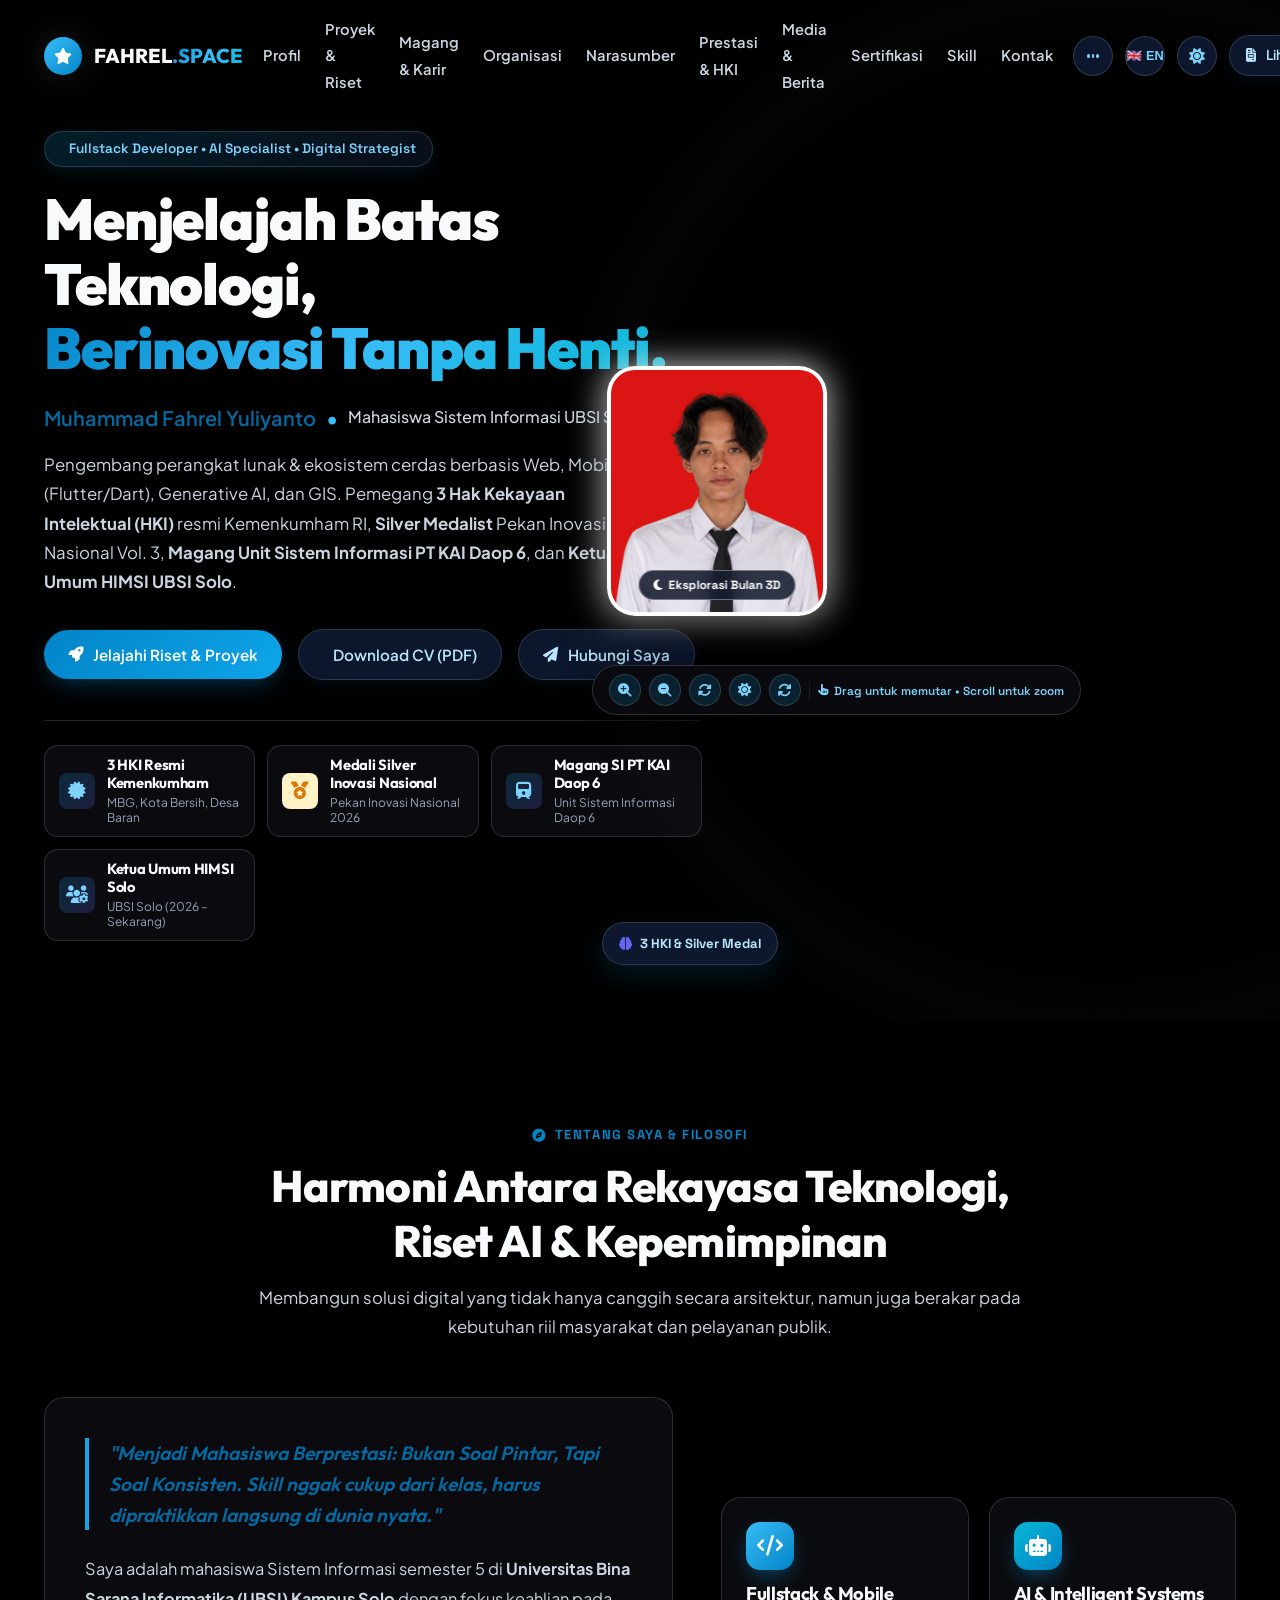
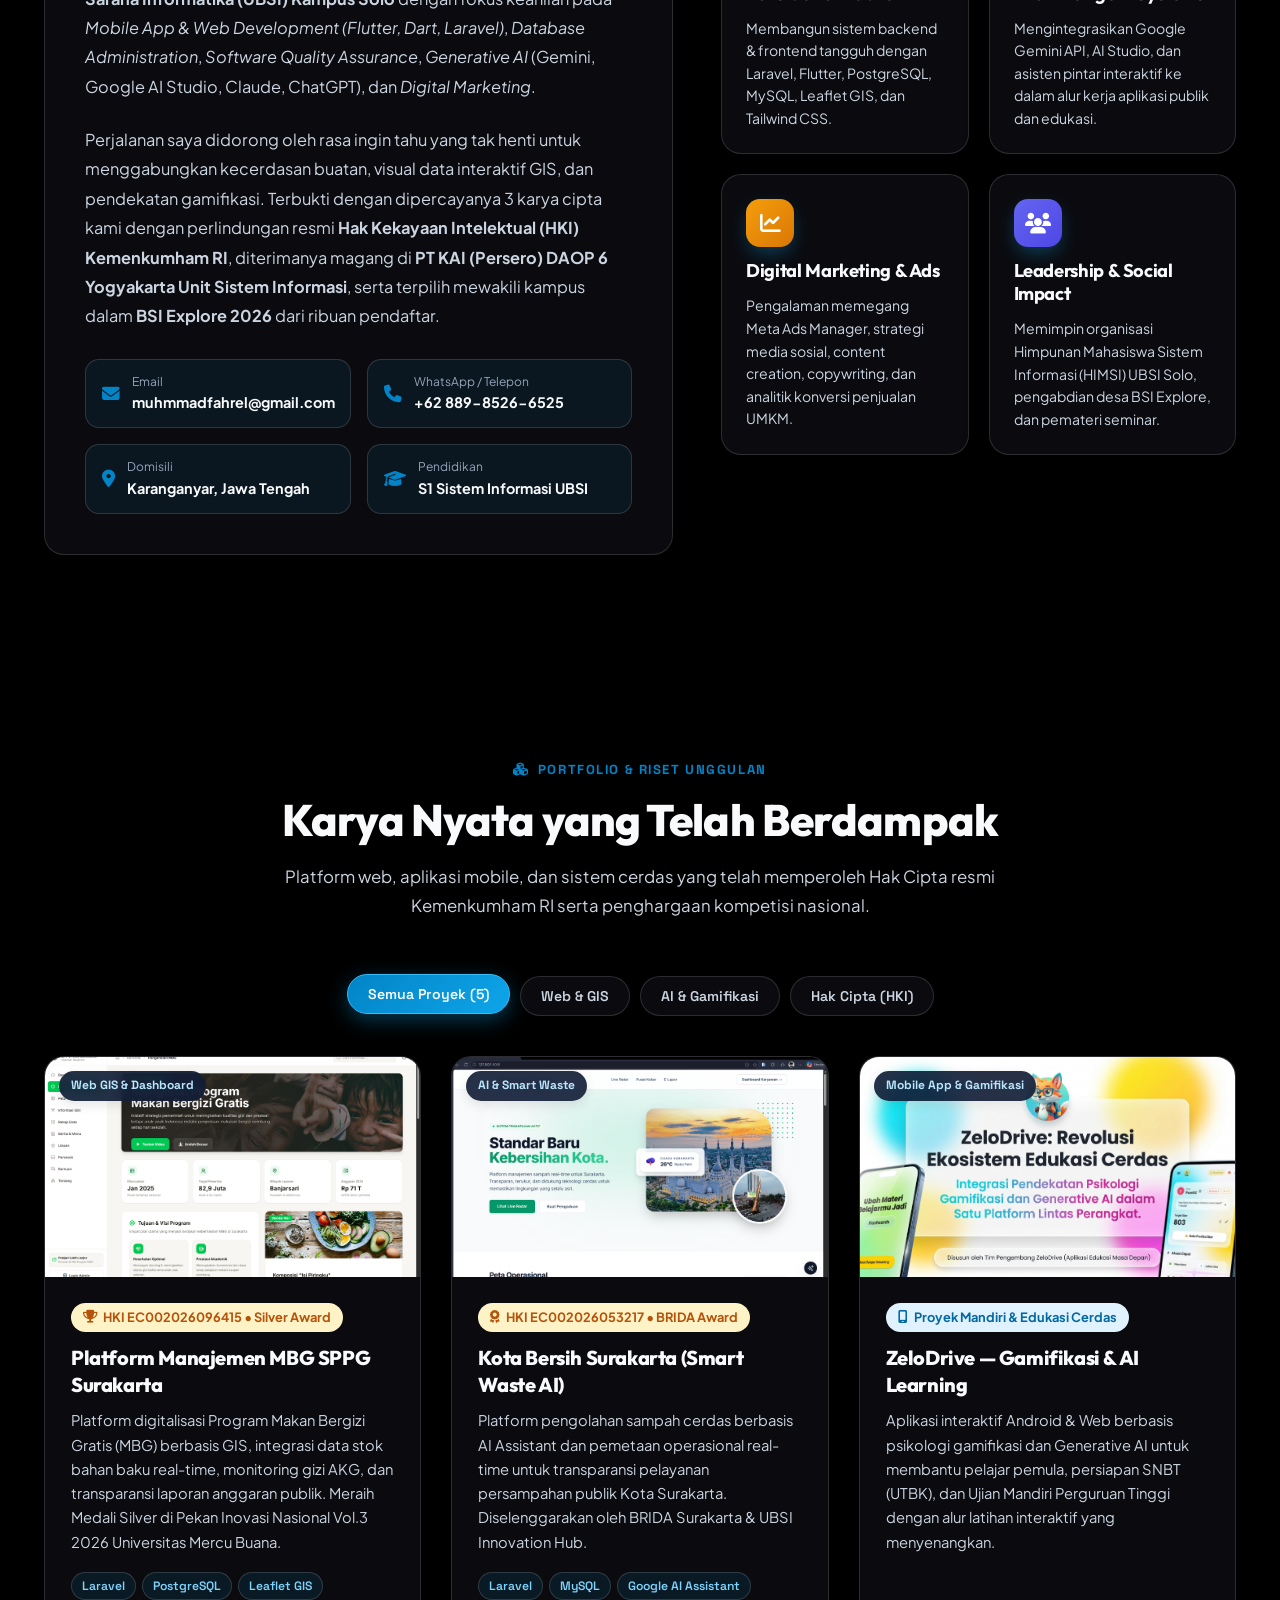
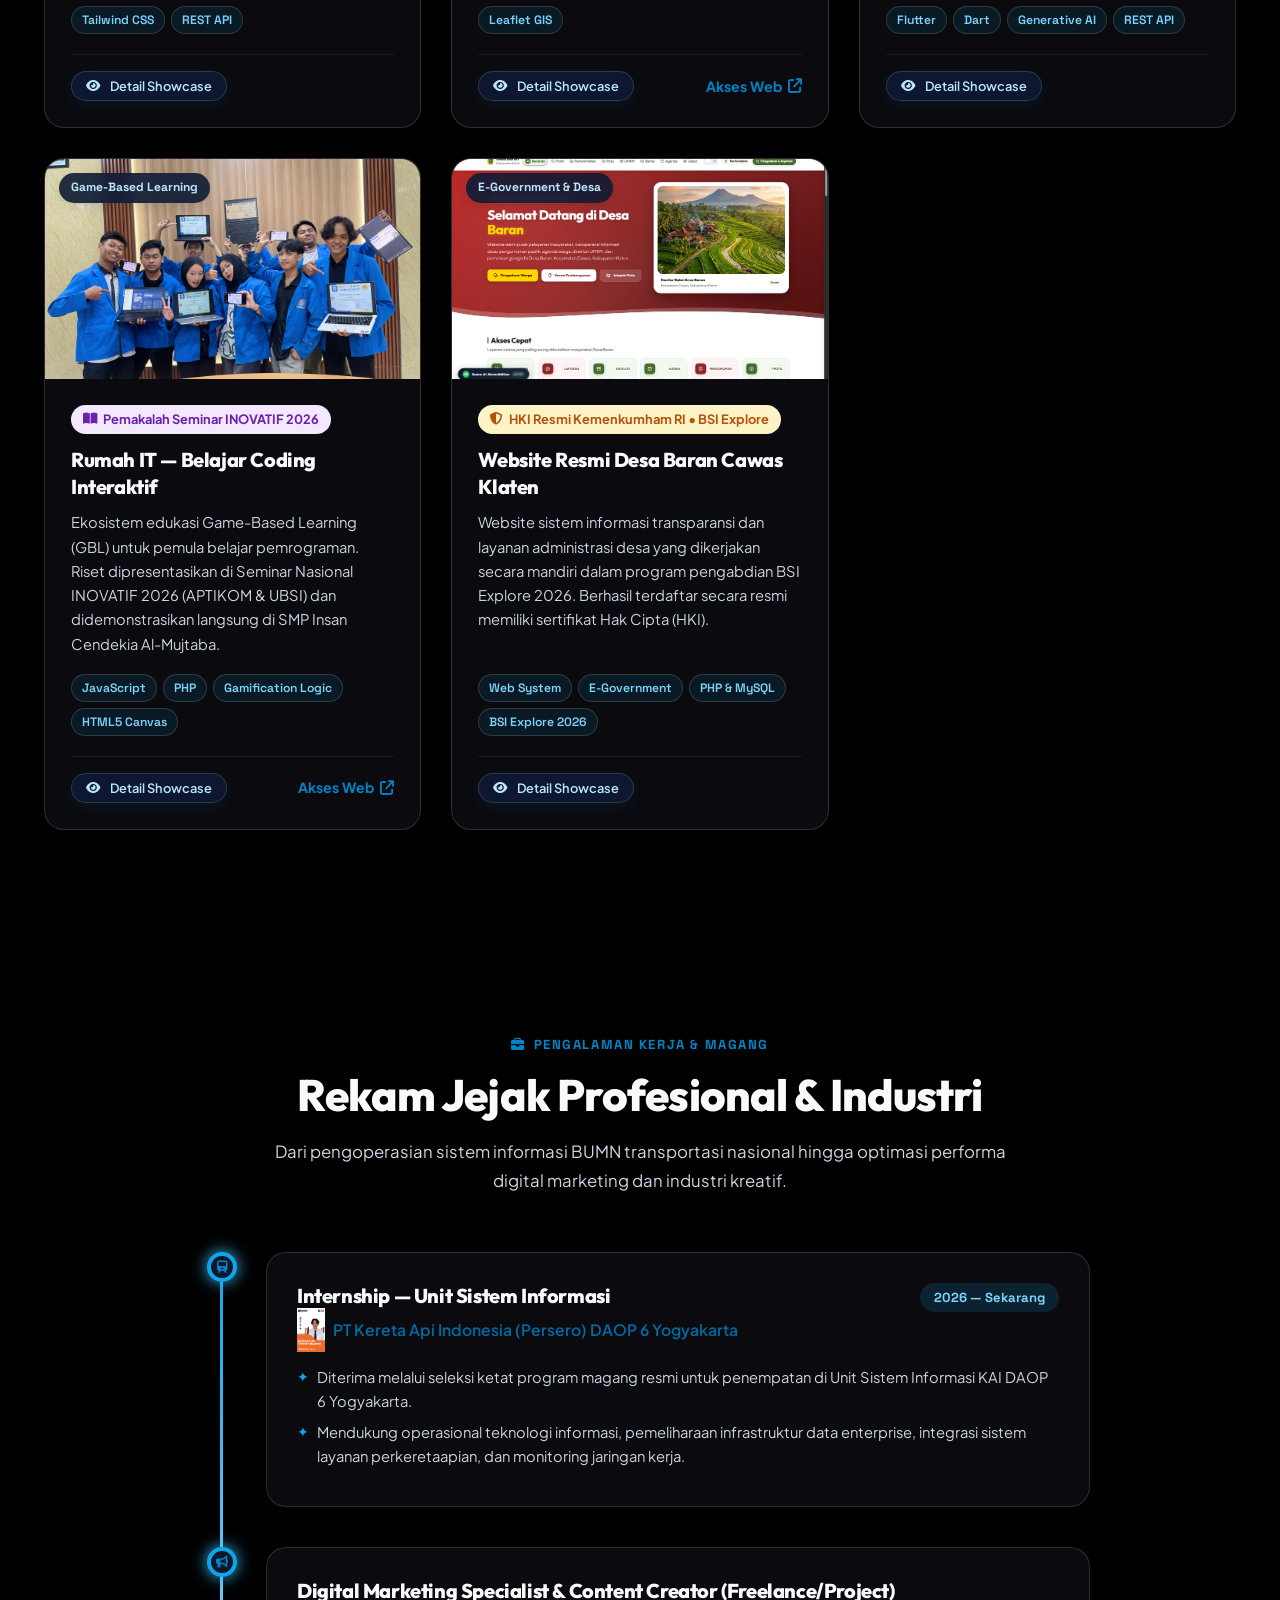
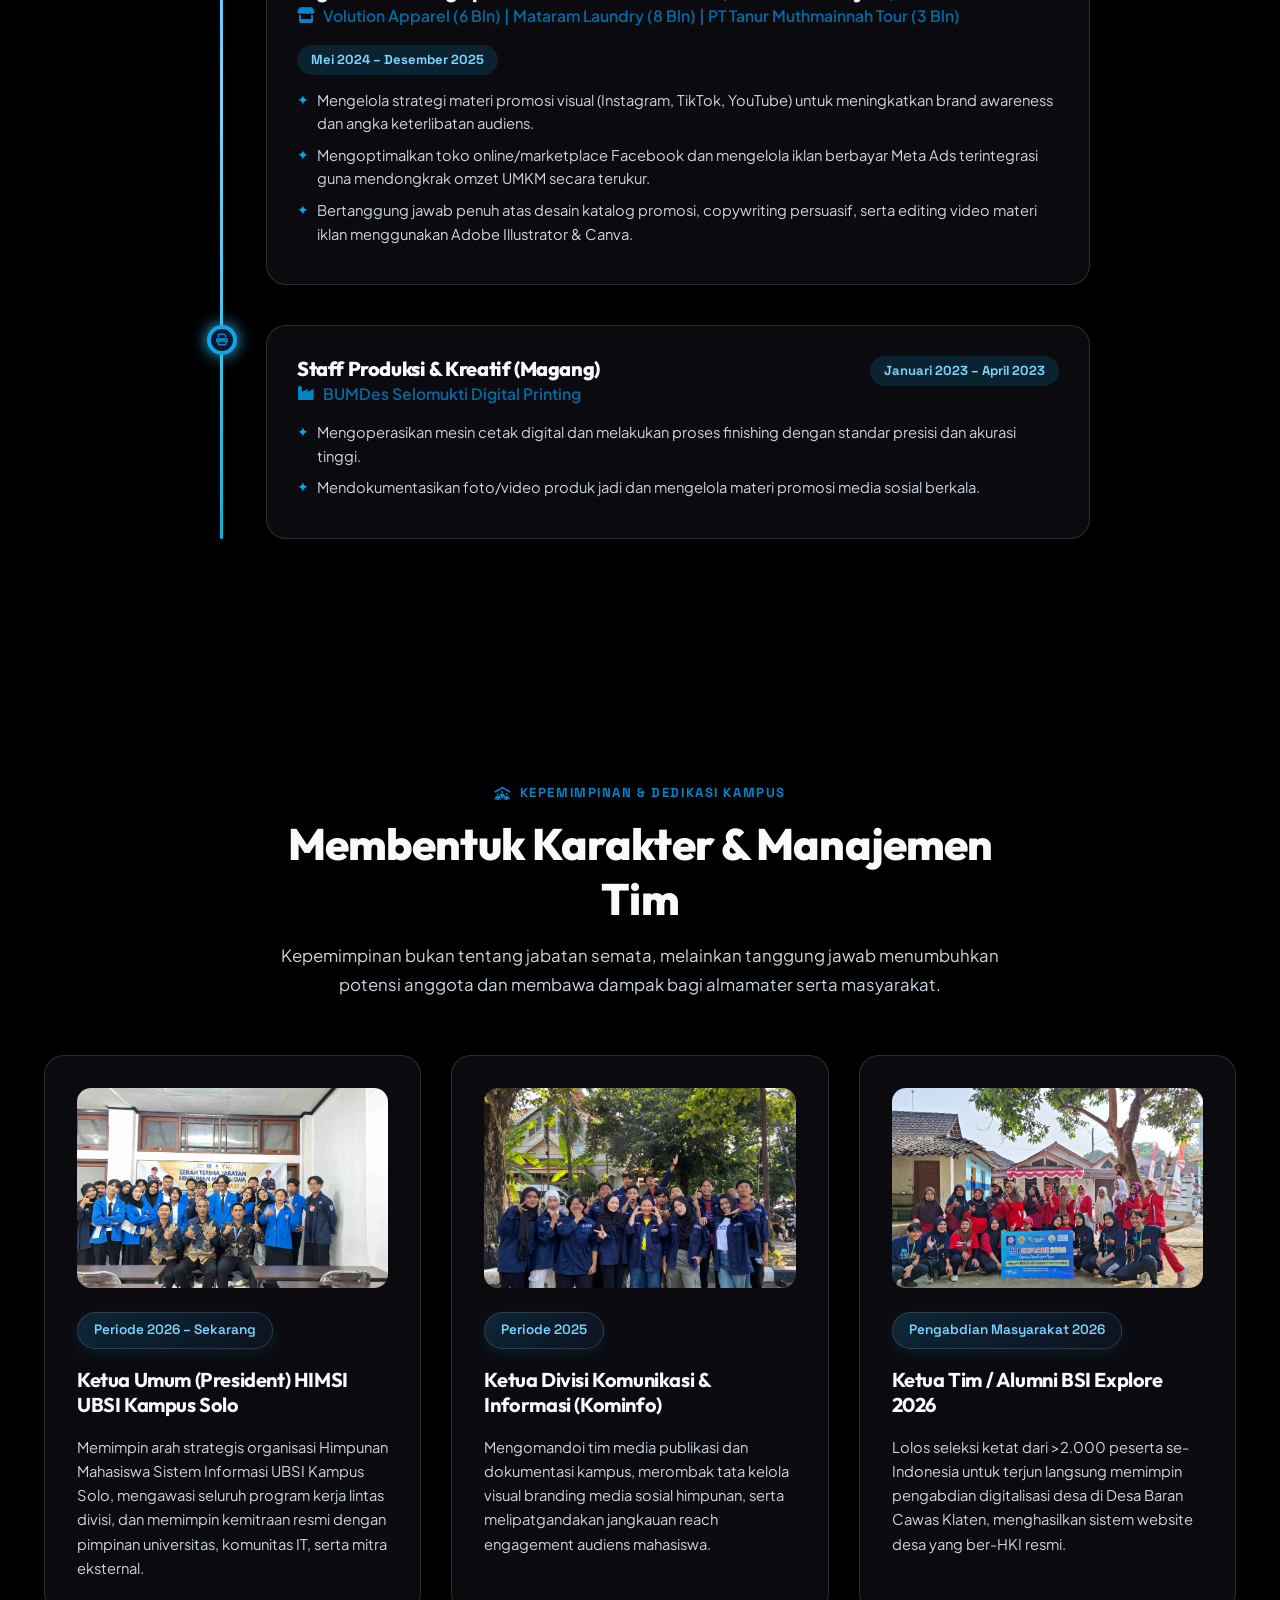
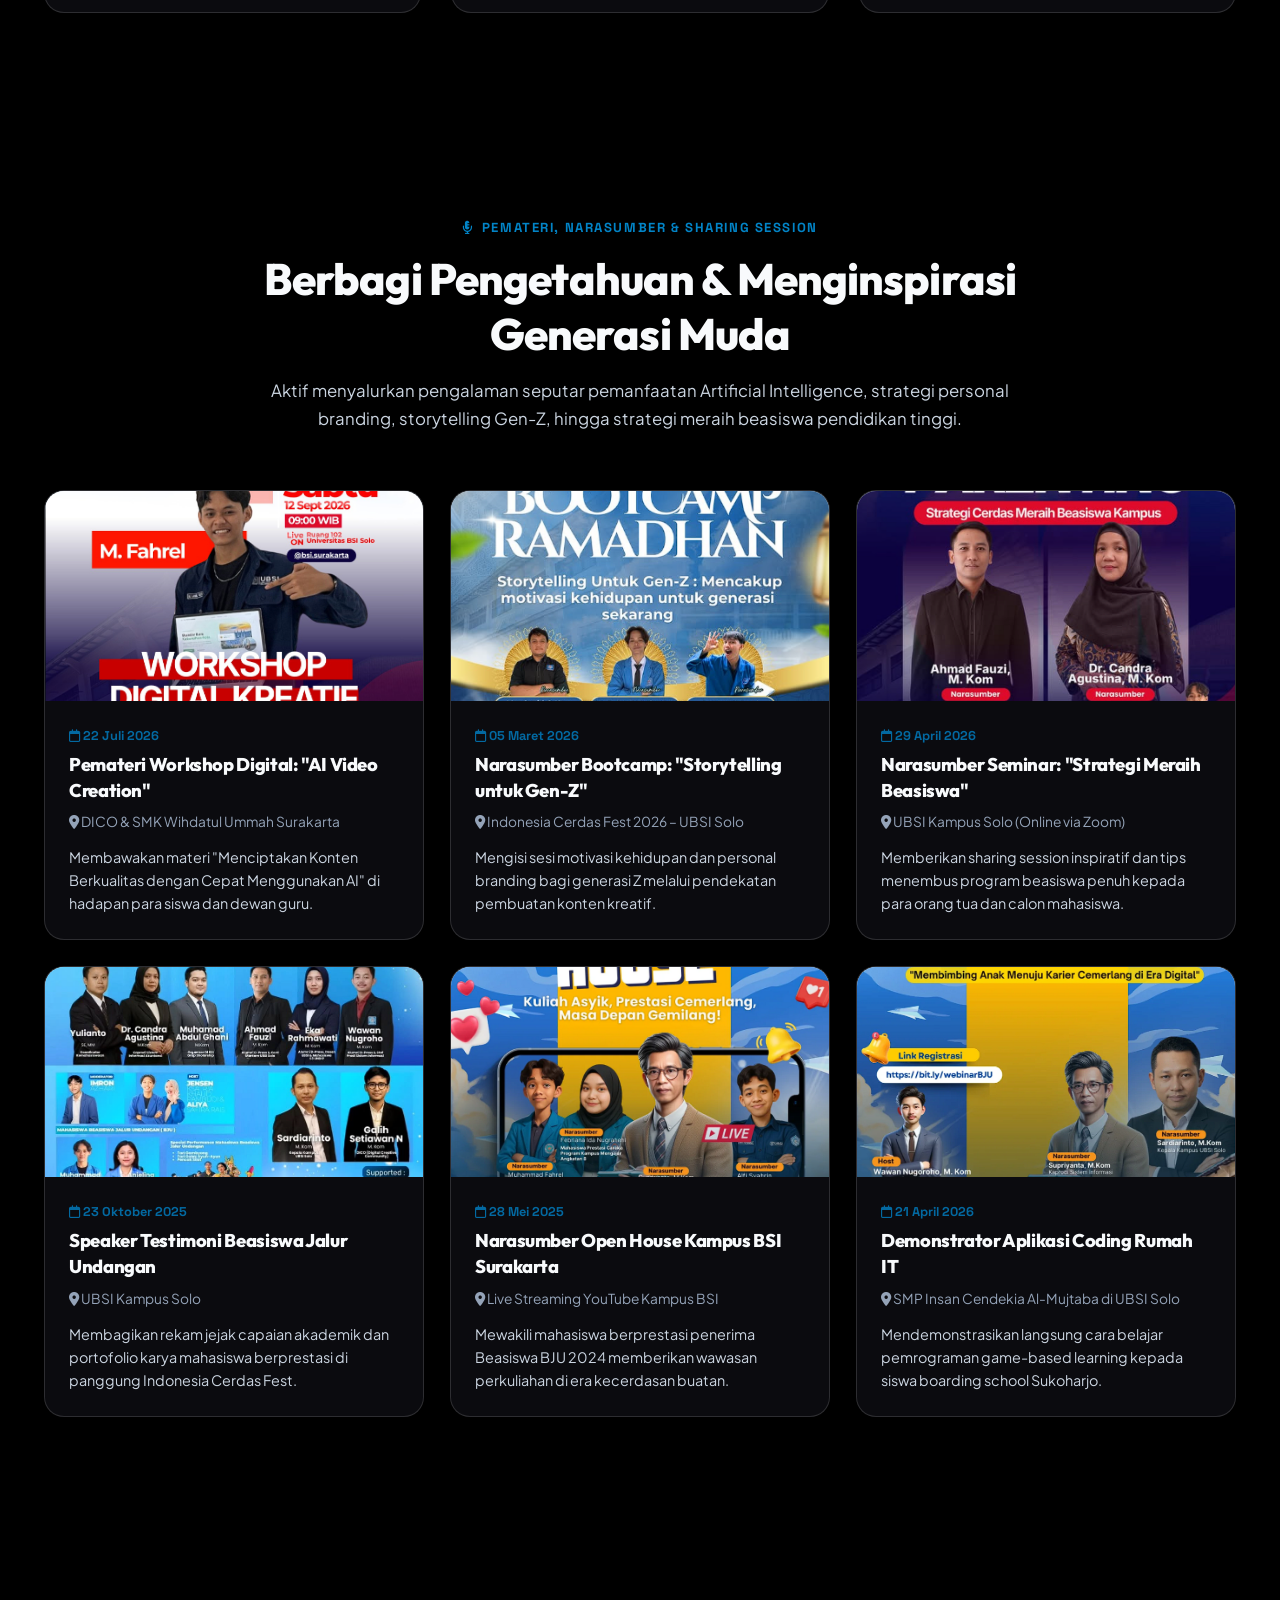
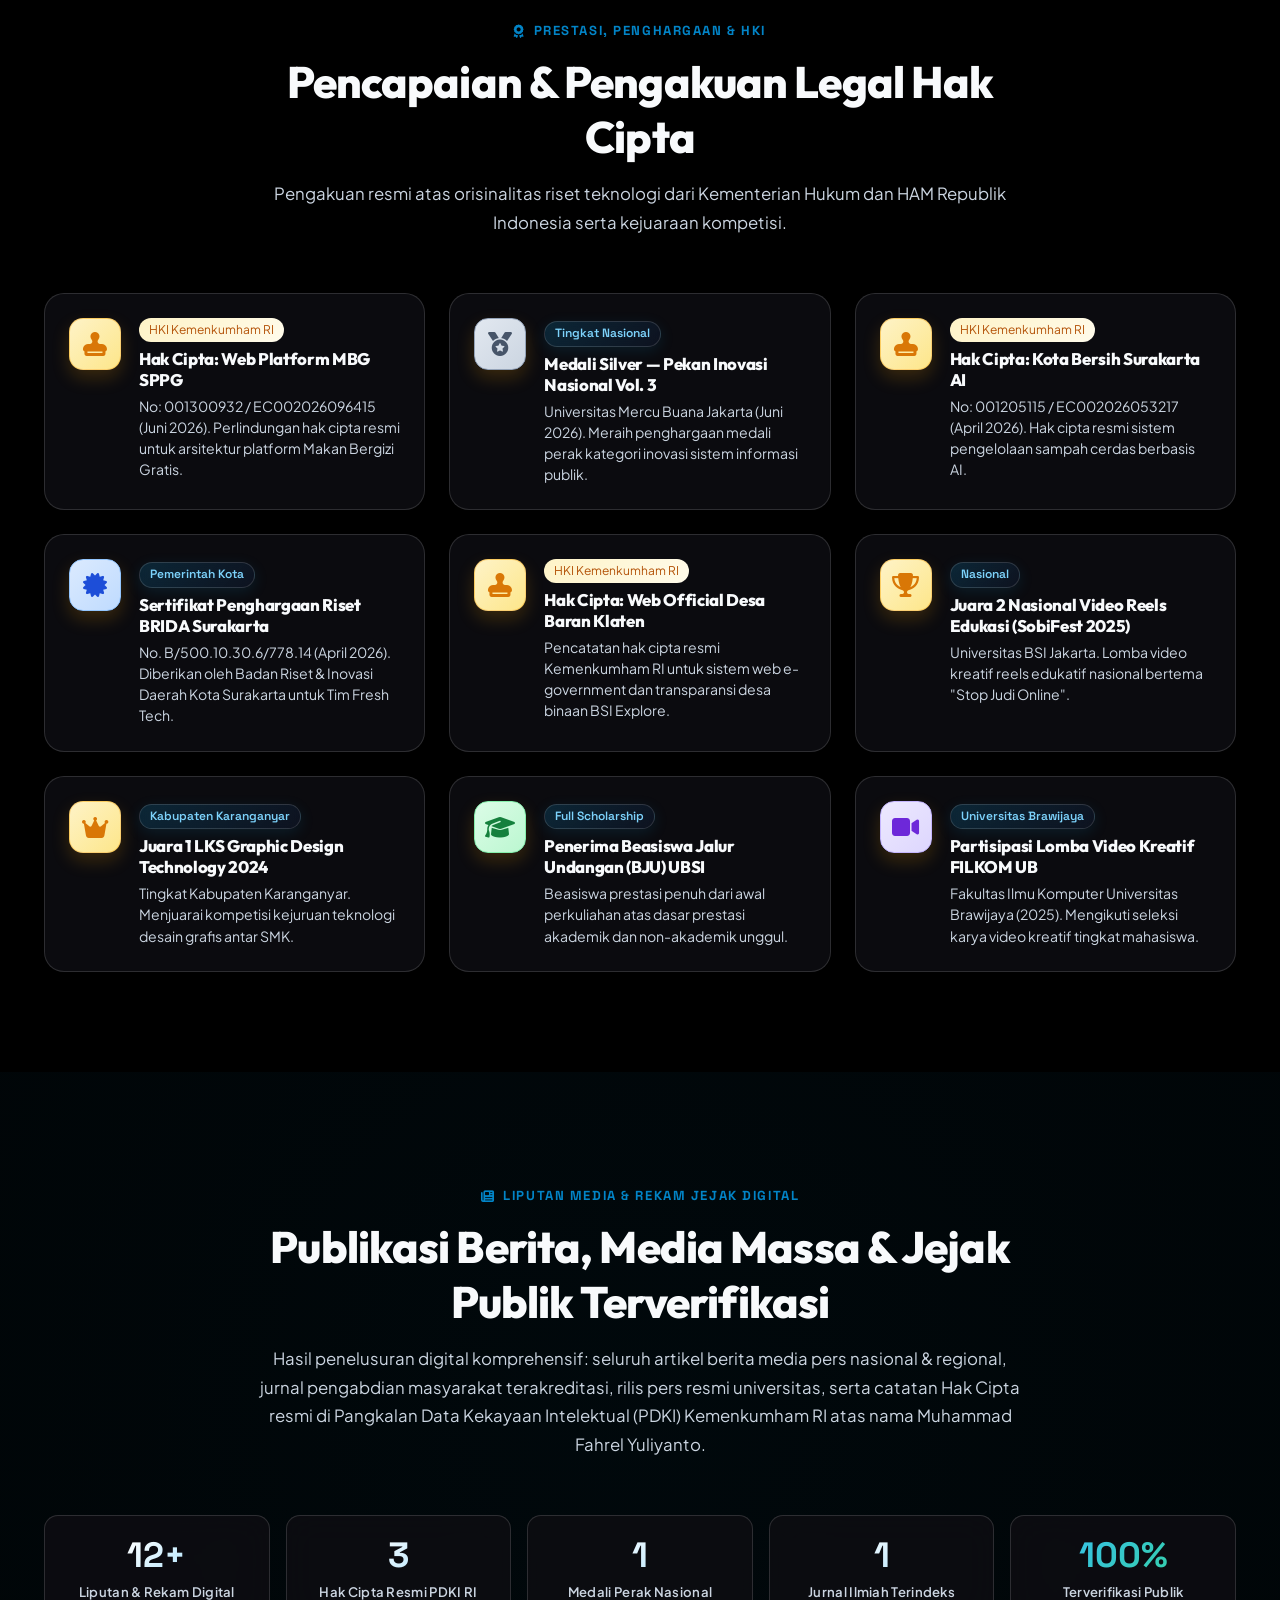
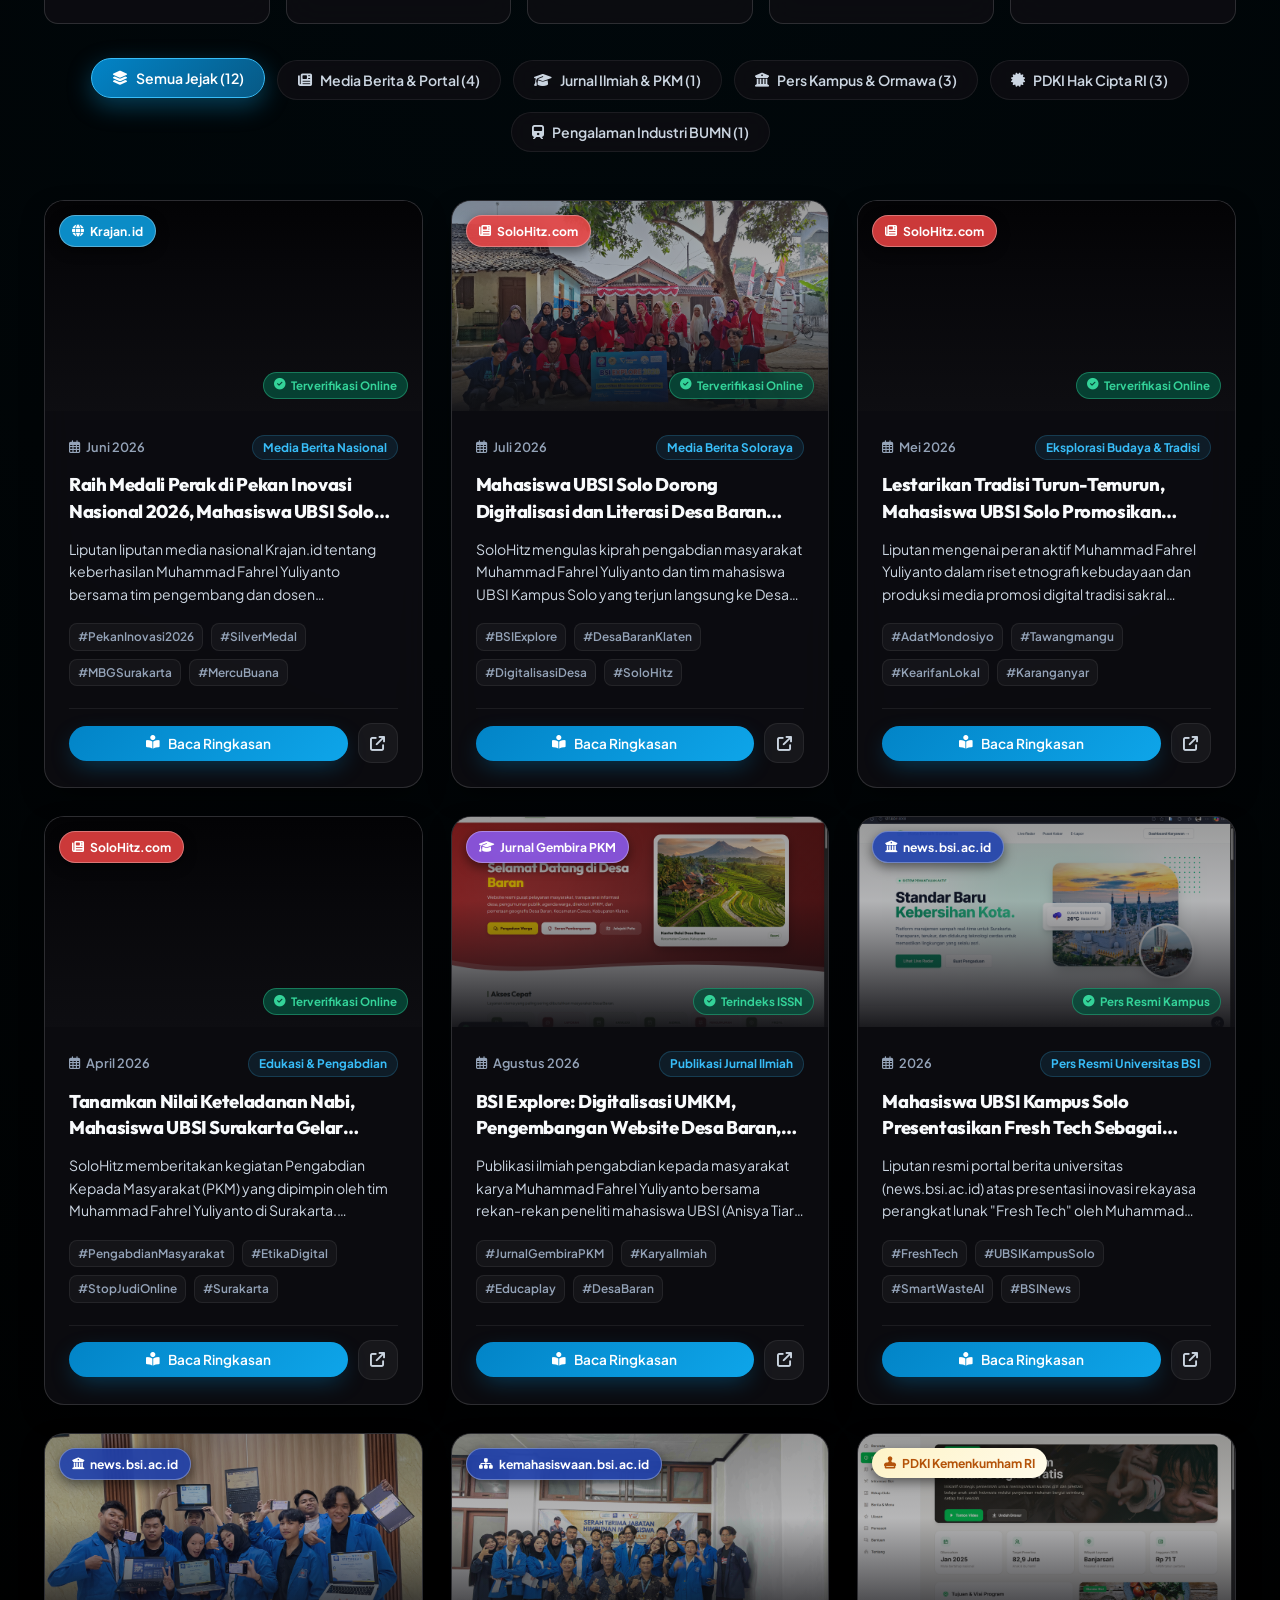
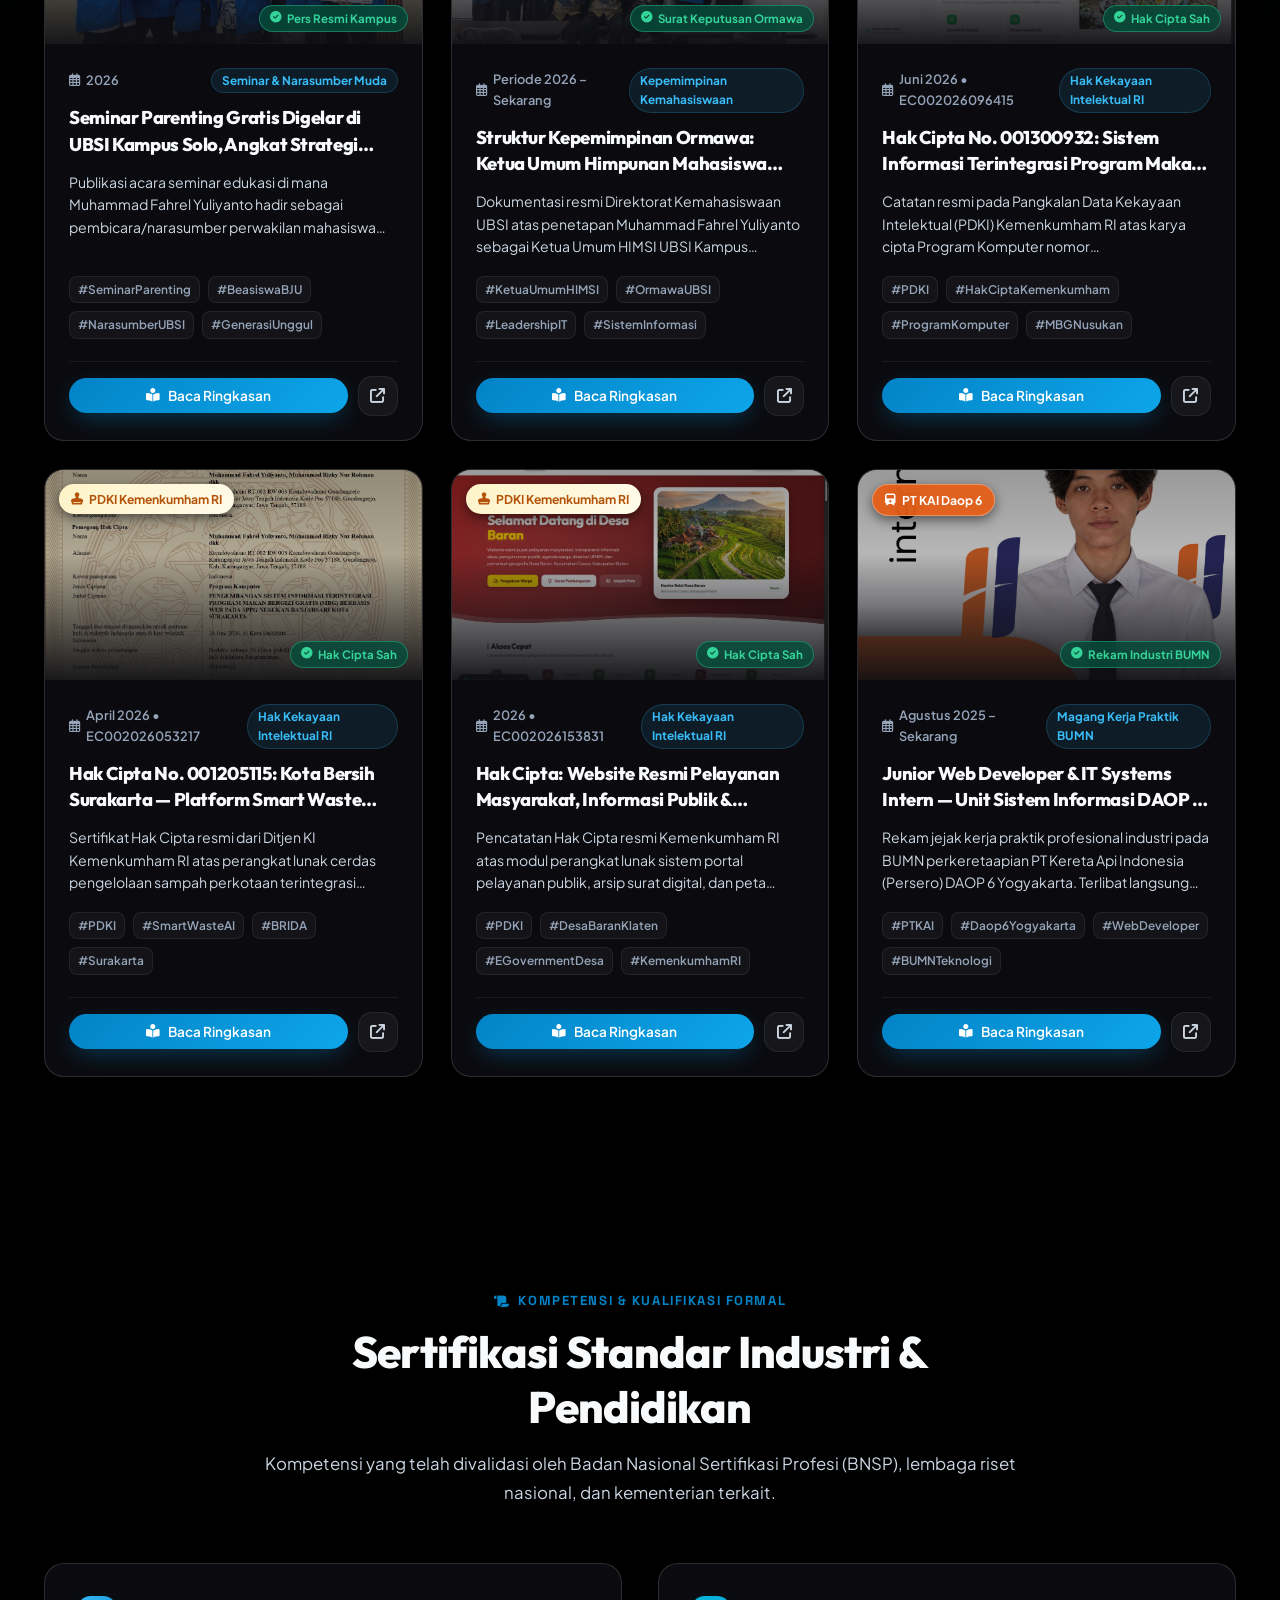
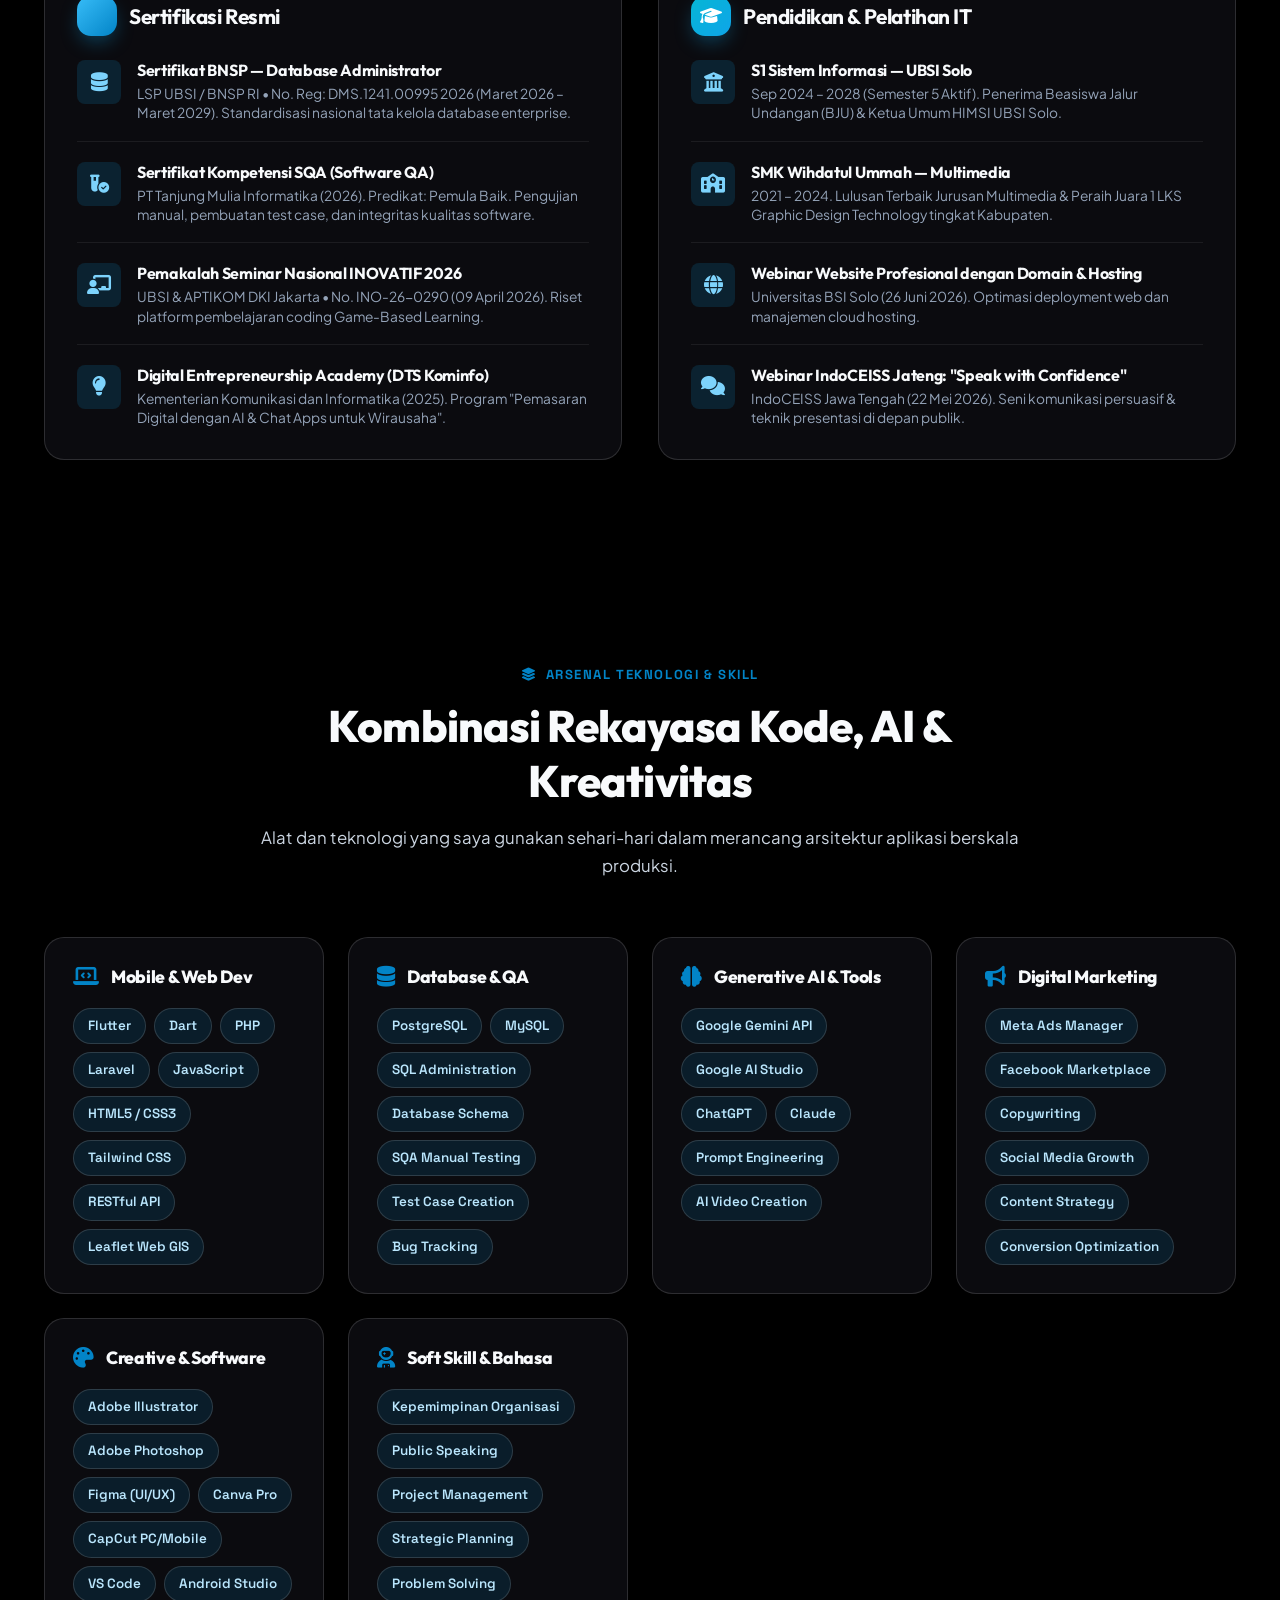
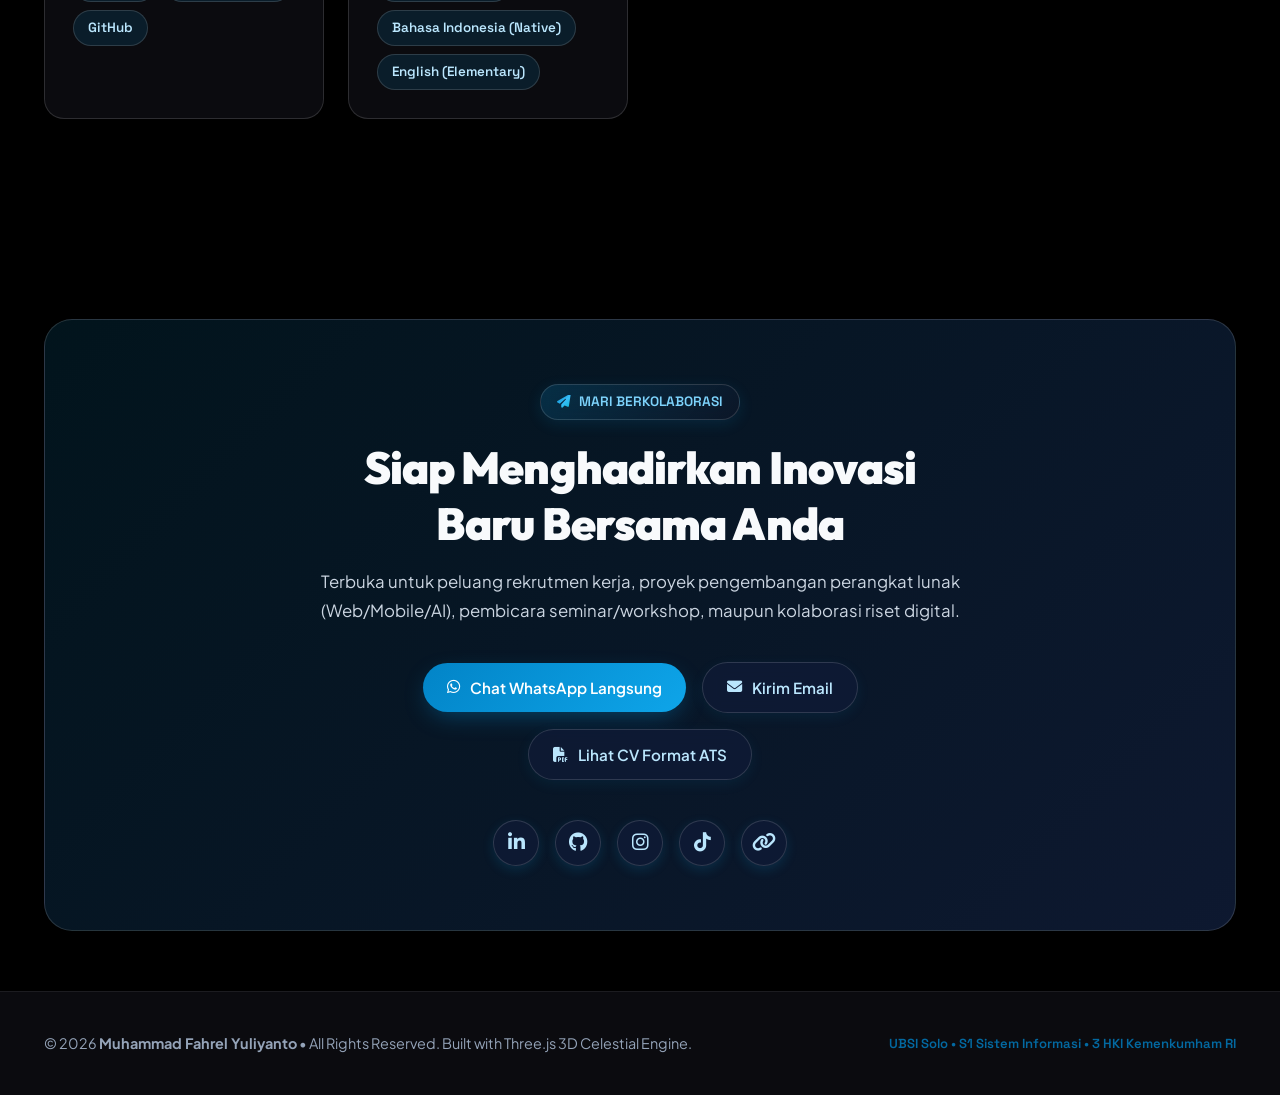
==== index.html @ 8d5cb297 "feat: tambahkan seksi Liputan Media & Rekam Jejak Digital berdasarkan hasil riset internet komprehen" ====
<!DOCTYPE html>
<html lang="id" data-theme="dark">
<head>
  <meta charset="UTF-8" />
  <meta name="viewport" content="width=device-width, initial-scale=1.0" />
  <title>Muhammad Fahrel Yuliyanto | 3D Interactive Portfolio — Fullstack Developer & AI Specialist</title>
  <meta name="description" content="Portofolio Interaktif 3D Celestial Muhammad Fahrel Yuliyanto. Mahasiswa Sistem Informasi UBSI, Fullstack Developer, Owner 3 HKI Kemenkumham, Silver Medalist Pekan Inovasi Nasional, Magang PT KAI Daop 6." />
  
  <!-- Favicon / Tab Icon -->
  <link rel="icon" href="assets/foto_profile.png" type="image/png" />
  
  <!-- FontAwesome 6 Icons -->
  <link rel="stylesheet" href="https://cdnjs.cloudflare.com/ajax/libs/font-awesome/6.5.1/css/all.min.css" />
  
  <!-- Custom Celestial Space Styling -->
  <link rel="stylesheet" href="portfolio.css" />
  
  <!-- Three.js 3D Engine -->
  <script src="https://cdnjs.cloudflare.com/ajax/libs/three.js/r128/three.min.js"></script>
</head>
<body>

  <!-- Three.js 3D Starfield & Celestial Constellations Canvas -->
  <canvas id="canvas-3d-bg"></canvas>

  <!-- Luminous Sky Blue Cosmic Gradient Background Overlay -->
  <div class="cosmic-gradient-overlay"></div>

  <!-- Main Content Wrapper Layer -->
  <div class="cosmic-content-layer">

    <!-- ===================================================================
         NAVBAR / HEADER
         =================================================================== -->
    <header class="cosmic-navbar">
      <div class="container nav-container">
        
        <!-- Brand -->
        <a href="#hero" class="nav-brand">
          <div class="nav-brand-orb">
            <i class="fa-solid fa-star"></i>
          </div>
          <span>FAHREL<span class="text-gradient-sky">.SPACE</span></span>
        </a>

        <!-- Navigation Links -->
        <ul class="nav-menu">
          <li><a href="#about" class="nav-link" data-i18n="nav_profil">Profil</a></li>
          <li><a href="#projects" class="nav-link" data-i18n="nav_projek">Proyek & Riset</a></li>
          <li><a href="#experience" class="nav-link" data-i18n="nav_karir">Magang & Karir</a></li>
          <li><a href="#leadership" class="nav-link" data-i18n="nav_organisasi">Organisasi</a></li>
          <li><a href="#speaker" class="nav-link" data-i18n="nav_narasumber">Narasumber</a></li>
          <li><a href="#awards" class="nav-link" data-i18n="nav_prestasi">Prestasi & HKI</a></li>
          <li><a href="#press" class="nav-link" data-i18n="nav_media">Media & Berita</a></li>
          <li><a href="#certifications" class="nav-link" data-i18n="nav_sertifikasi">Sertifikasi</a></li>
          <li><a href="#skills" class="nav-link" data-i18n="nav_skill">Skill</a></li>
          <li><a href="#contact" class="nav-link" data-i18n="nav_kontak">Kontak</a></li>
        </ul>

        <!-- Controls: Audio, Lang, Theme, ATS CV link -->
        <div class="nav-controls">
          
          <!-- Web Audio API Cosmic Sound Toggle -->
          <button id="audio-toggle" class="icon-btn" title="Nyalakan Audio Kosmik" aria-label="Toggle Cosmic Sound">
            <div class="audio-waves">
              <span></span><span></span><span></span>
            </div>
          </button>

          <!-- Language Switcher -->
          <button id="lang-toggle" class="icon-btn" title="Switch Language" style="font-size: 0.8rem; font-weight: 700;">
            🇬🇧 EN
          </button>

          <!-- Dark/Light Theme Switcher -->
          <button id="theme-toggle" class="icon-btn" title="Beralih Tema" aria-label="Toggle Theme">
            <i class="fa-solid fa-moon"></i>
          </button>

          <!-- Quick Link to ATS CV Document Studio -->
          <a href="cv-ats.html" class="btn btn-secondary" style="padding: 8px 16px; font-size: 0.85rem;" title="Buka Format CV Cetak ATS">
            <i class="fa-solid fa-file-invoice"></i> <span data-i18n="btn_cv_ats">CV ATS</span>
          </a>

          <!-- Mobile Toggle -->
          <button id="mobile-menu-toggle" class="icon-btn mobile-toggle" aria-label="Open Navigation">
            <i class="fa-solid fa-bars"></i>
          </button>
        </div>

      </div>
    </header>

    <!-- ===================================================================
         HERO SECTION (CELESTIAL 3D SPOTLIGHT)
         =================================================================== -->
    <section id="hero" class="hero-section">
      <div class="container hero-grid">
        
        <!-- Left: Intro & Mission -->
        <div class="hero-intro">
          
          <div class="hero-badge-wrap">
            <div class="badge-cosmic">
              <i class="fa-solid fa-sparkles text-gradient-sky"></i>
              <span>Fullstack Developer • AI Specialist • Digital Strategist</span>
            </div>
          </div>

          <h1 class="hero-title">
            Menjelajah Batas Teknologi, <br />
            <span class="text-gradient-sky">Berinovasi Tanpa Henti.</span>
          </h1>

          <div class="hero-subtitle">
            <span>Muhammad Fahrel Yuliyanto</span>
            <span style="color: var(--sky-400);">•</span>
            <span style="font-weight: 500; font-size: 1rem; color: var(--text-muted);">Mahasiswa Sistem Informasi UBSI Solo</span>
          </div>

          <p class="hero-desc">
            Pengembang perangkat lunak & ekosistem cerdas berbasis Web, Mobile (Flutter/Dart), Generative AI, dan GIS. Pemegang <strong>3 Hak Kekayaan Intelektual (HKI)</strong> resmi Kemenkumham RI, <strong>Silver Medalist</strong> Pekan Inovasi Nasional Vol. 3, <strong>Magang Unit Sistem Informasi PT KAI Daop 6</strong>, dan <strong>Ketua Umum HIMSI UBSI Solo</strong>.
          </p>

          <!-- Action Buttons -->
          <div class="hero-actions">
            <a href="#projects" class="btn btn-primary">
              <i class="fa-solid fa-rocket"></i> <span data-i18n="btn_explore">Jelajahi Riset & Proyek</span>
            </a>
            <a href="CV ATS Muhammad Fahrel Yuliyanto_2Mb.pdf" target="_blank" class="btn btn-secondary">
              <i class="fa-solid fa-arrow-down-to-bracket"></i> <span>Download CV (PDF)</span>
            </a>
            <a href="#contact" class="btn btn-secondary">
              <i class="fa-solid fa-paper-plane"></i> <span data-i18n="btn_contact_me">Hubungi Saya</span>
            </a>
          </div>

          <!-- Highlight Badges Grid -->
          <div class="hero-highlights">
            <div class="highlight-item">
              <div class="highlight-icon"><i class="fa-solid fa-certificate"></i></div>
              <div class="highlight-text">
                <h4 data-i18n="stat_hki">3 HKI Kemenkumham</h4>
                <p>MBG, Kota Bersih, Desa Baran</p>
              </div>
            </div>

            <div class="highlight-item">
              <div class="highlight-icon" style="color: #d97706; background: #fef3c7;"><i class="fa-solid fa-medal"></i></div>
              <div class="highlight-text">
                <h4 data-i18n="stat_silver">Silver Medalist</h4>
                <p>Pekan Inovasi Nasional 2026</p>
              </div>
            </div>

            <div class="highlight-item">
              <div class="highlight-icon"><i class="fa-solid fa-train"></i></div>
              <div class="highlight-text">
                <h4 data-i18n="stat_kai">Magang PT KAI</h4>
                <p>Unit Sistem Informasi Daop 6</p>
              </div>
            </div>

            <div class="highlight-item">
              <div class="highlight-icon"><i class="fa-solid fa-users-gear"></i></div>
              <div class="highlight-text">
                <h4 data-i18n="stat_himsi">Ketua Umum HIMSI</h4>
                <p>UBSI Solo (2026 – Sekarang)</p>
              </div>
            </div>
          </div>

        </div>

        <!-- Right: 3D Interactive Realistic Moon Stage -->
        <div class="hero-visual">
          <div class="cosmic-avatar-stage" id="moon-stage-container">
            
            <!-- Lunar Atmosphere Glow -->
            <div class="lunar-atmosphere-glow"></div>

            <!-- 3D Realistic Moon Canvas -->
            <canvas id="canvas-moon-3d"></canvas>

            <!-- Lunar Hotspot Interactive Tooltip -->
            <div id="lunar-tooltip" class="lunar-hotspot-tooltip">
              <div class="tooltip-badge"><i class="fa-solid fa-location-crosshairs"></i> <span id="tooltip-title">Mare Tranquillitatis</span></div>
              <p id="tooltip-desc">Pusat Rekayasa Fullstack & GIS</p>
            </div>

            <!-- Avatar Card with real photo -->
            <div class="avatar-card" id="hero-avatar-card">
              <img src="assets/foto_profile.png" alt="Muhammad Fahrel Yuliyanto" class="avatar-img" />
              <button class="moon-view-toggle" id="moon-view-toggle" title="Beralih antara Mode Profil & Eksplorasi Bulan Penuh">
                <i class="fa-solid fa-moon"></i> <span id="toggle-view-text">Eksplorasi Bulan 3D</span>
              </button>
            </div>

            <!-- Interactive Lunar Controls Bar -->
            <div class="moon-interactive-controls">
              <button class="moon-ctrl-btn" id="moon-zoom-in" title="Perbesar (Zoom In)">
                <i class="fa-solid fa-magnifying-glass-plus"></i>
              </button>
              <button class="moon-ctrl-btn" id="moon-zoom-out" title="Perkecil (Zoom Out)">
                <i class="fa-solid fa-magnifying-glass-minus"></i>
              </button>
              <button class="moon-ctrl-btn" id="moon-rotate-toggle" title="Putar Otomatis Bulan (On/Off)">
                <i class="fa-solid fa-rotate"></i>
              </button>
              <button class="moon-ctrl-btn" id="moon-phase-toggle" title="Ubah Posisi Cahaya Matahari / Fase Bulan">
                <i class="fa-solid fa-sun"></i>
              </button>
              <button class="moon-ctrl-btn" id="moon-reset-btn" title="Reset Posisi & Zoom Bulan">
                <i class="fa-solid fa-arrows-rotate"></i>
              </button>
              <div class="moon-drag-hint">
                <i class="fa-solid fa-hand-pointer"></i> <span>Drag untuk memutar • Scroll untuk zoom</span>
              </div>
            </div>

            <!-- Floating Micro-Badges -->
            <div class="float-tag float-tag-1">
              <i class="fa-solid fa-database" style="color: var(--sky-500);"></i>
              <span>BNSP Database Admin</span>
            </div>

            <div class="float-tag float-tag-2">
              <i class="fa-solid fa-brain" style="color: var(--celestial-indigo);"></i>
              <span>3 HKI & Silver Medal</span>
            </div>

          </div>
        </div>

      </div>
    </section>

    <!-- ===================================================================
         SECTION: PROFIL LENGKAP & ABOUT ME
         =================================================================== -->
    <section id="about" class="about-section">
      <div class="container">
        
        <div class="section-header">
          <div class="section-tag">
            <i class="fa-solid fa-compass"></i>
            <span>TENTANG SAYA & FILOSOFI</span>
          </div>
          <h2 class="section-title">Harmoni Antara Rekayasa Teknologi, Riset AI & Kepemimpinan</h2>
          <p class="section-desc">
            Membangun solusi digital yang tidak hanya canggih secara arsitektur, namun juga berakar pada kebutuhan riil masyarakat dan pelayanan publik.
          </p>
        </div>

        <div class="about-grid">
          
          <!-- Left: Narrative & Contact Pills -->
          <div class="cosmic-card about-card-main">
            <div class="about-quote">
              "Menjadi Mahasiswa Berprestasi: Bukan Soal Pintar, Tapi Soal Konsisten. Skill nggak cukup dari kelas, harus dipraktikkan langsung di dunia nyata."
            </div>

            <p class="about-text">
              Saya adalah mahasiswa Sistem Informasi semester 5 di <strong>Universitas Bina Sarana Informatika (UBSI) Kampus Solo</strong> dengan fokus keahlian pada <em>Mobile App & Web Development (Flutter, Dart, Laravel)</em>, <em>Database Administration</em>, <em>Software Quality Assurance</em>, <em>Generative AI</em> (Gemini, Google AI Studio, Claude, ChatGPT), dan <em>Digital Marketing</em>.
            </p>

            <p class="about-text">
              Perjalanan saya didorong oleh rasa ingin tahu yang tak henti untuk menggabungkan kecerdasan buatan, visual data interaktif GIS, dan pendekatan gamifikasi. Terbukti dengan dipercayanya 3 karya cipta kami dengan perlindungan resmi <strong>Hak Kekayaan Intelektual (HKI) Kemenkumham RI</strong>, diterimanya magang di <strong>PT KAI (Persero) DAOP 6 Yogyakarta Unit Sistem Informasi</strong>, serta terpilih mewakili kampus dalam <strong>BSI Explore 2026</strong> dari ribuan pendaftar.
            </p>

            <!-- Quick Data Points -->
            <div class="contact-quick-grid">
              <div class="contact-pill" data-copy="muhmmadfahrel@gmail.com" title="Klik untuk menyalin email" style="cursor: pointer;">
                <i class="fa-solid fa-envelope"></i>
                <div>
                  <small style="color: var(--text-subtle); display: block;">Email</small>
                  <strong>muhmmadfahrel@gmail.com</strong>
                </div>
              </div>

              <div class="contact-pill" data-copy="+6288985266525" title="Klik untuk menyalin nomor" style="cursor: pointer;">
                <i class="fa-solid fa-phone"></i>
                <div>
                  <small style="color: var(--text-subtle); display: block;">WhatsApp / Telepon</small>
                  <strong>+62 889-8526-6525</strong>
                </div>
              </div>

              <div class="contact-pill">
                <i class="fa-solid fa-location-dot"></i>
                <div>
                  <small style="color: var(--text-subtle); display: block;">Domisili</small>
                  <strong>Karanganyar, Jawa Tengah</strong>
                </div>
              </div>

              <div class="contact-pill">
                <i class="fa-solid fa-graduation-cap"></i>
                <div>
                  <small style="color: var(--text-subtle); display: block;">Pendidikan</small>
                  <strong>S1 Sistem Informasi UBSI</strong>
                </div>
              </div>
            </div>
          </div>

          <!-- Right: 4 Pillars of Excellence -->
          <div class="pillars-grid">
            
            <div class="cosmic-card pillar-card">
              <div class="pillar-icon"><i class="fa-solid fa-code"></i></div>
              <h3>Fullstack & Mobile</h3>
              <p>Membangun sistem backend & frontend tangguh dengan Laravel, Flutter, PostgreSQL, MySQL, Leaflet GIS, dan Tailwind CSS.</p>
            </div>

            <div class="cosmic-card pillar-card">
              <div class="pillar-icon" style="background: linear-gradient(135deg, #06b6d4, #0284c7);"><i class="fa-solid fa-robot"></i></div>
              <h3>AI & Intelligent Systems</h3>
              <p>Mengintegrasikan Google Gemini API, AI Studio, dan asisten pintar interaktif ke dalam alur kerja aplikasi publik dan edukasi.</p>
            </div>

            <div class="cosmic-card pillar-card">
              <div class="pillar-icon" style="background: linear-gradient(135deg, #f59e0b, #d97706);"><i class="fa-solid fa-chart-line"></i></div>
              <h3>Digital Marketing & Ads</h3>
              <p>Pengalaman memegang Meta Ads Manager, strategi media sosial, content creation, copywriting, dan analitik konversi penjualan UMKM.</p>
            </div>

            <div class="cosmic-card pillar-card">
              <div class="pillar-icon" style="background: linear-gradient(135deg, #6366f1, #4f46e5);"><i class="fa-solid fa-users"></i></div>
              <h3>Leadership & Social Impact</h3>
              <p>Memimpin organisasi Himpunan Mahasiswa Sistem Informasi (HIMSI) UBSI Solo, pengabdian desa BSI Explore, dan pemateri seminar.</p>
            </div>

          </div>

        </div>

      </div>
    </section>

    <!-- ===================================================================
         SECTION: RISET, INOVASI & PROYEK UNGGULAN
         =================================================================== -->
    <section id="projects" class="projects-section">
      <div class="container">
        
        <div class="section-header">
          <div class="section-tag">
            <i class="fa-solid fa-cubes"></i>
            <span>PORTFOLIO & RISET UNGGULAN</span>
          </div>
          <h2 class="section-title">Karya Nyata yang Telah Berdampak</h2>
          <p class="section-desc">
            Platform web, aplikasi mobile, dan sistem cerdas yang telah memperoleh Hak Cipta resmi Kemenkumham RI serta penghargaan kompetisi nasional.
          </p>
        </div>

        <!-- Filter Tabs -->
        <div class="filter-tabs">
          <button class="tab-btn active" data-filter="all">Semua Proyek (5)</button>
          <button class="tab-btn" data-filter="web-gis">Web & GIS</button>
          <button class="tab-btn" data-filter="ai-game">AI & Gamifikasi</button>
          <button class="tab-btn" data-filter="hki">Hak Cipta (HKI)</button>
        </div>

        <!-- Projects Grid -->
        <div class="projects-grid">
          
          <!-- PROJECT 1: MBG SPPG -->
          <div class="cosmic-card project-card" data-category="web-gis hki">
            <div class="project-thumb">
              <img src="assets/web-mbg.png" alt="Platform MBG SPPG" class="project-img" />
              <div class="project-category-tag">Web GIS & Dashboard</div>
            </div>
            <div class="project-body">
              <div class="project-honor-badge">
                <i class="fa-solid fa-trophy"></i> HKI EC002026096415 • Silver Award
              </div>
              <h3 class="project-title">Platform Manajemen MBG SPPG Surakarta</h3>
              <p class="project-desc">
                Platform digitalisasi Program Makan Bergizi Gratis (MBG) berbasis GIS, integrasi data stok bahan baku real-time, monitoring gizi AKG, dan transparansi laporan anggaran publik. Meraih Medali Silver di Pekan Inovasi Nasional Vol.3 2026 Universitas Mercu Buana.
              </p>
              <div class="tech-stack-list">
                <span class="tech-badge">Laravel</span>
                <span class="tech-badge">PostgreSQL</span>
                <span class="tech-badge">Leaflet GIS</span>
                <span class="tech-badge">Tailwind CSS</span>
                <span class="tech-badge">REST API</span>
              </div>
              <div class="project-footer">
                <button class="btn btn-secondary" style="padding: 6px 14px; font-size: 0.8rem;" 
                  data-modal-target="true"
                  data-title="Platform Manajemen MBG SPPG Surakarta"
                  data-meta="Ketua Tim & Fullstack Developer | HKI Resmi No. EC002026096415 | Silver Medalist"
                  data-desc="Platform digitalisasi tata kelola Makan Bergizi Gratis terintegrasi GIS peta sebaran dapur & pemasok, pemantauan status gizi AKG anak sekolah, serta transparansi pelaporan anggaran bahan baku publik. Dirancang bersama tim untuk SPPG Nusukan dan berkompetisi di Pekan Inovasi Nasional Vol. 3 Universitas Mercu Buana."
                  data-img="assets/web-mbg.png">
                  <i class="fa-solid fa-eye"></i> Detail Showcase
                </button>
              </div>
            </div>
          </div>

          <!-- PROJECT 2: KOTA BERSIH SURAKARTA -->
          <div class="cosmic-card project-card" data-category="web-gis ai-game hki">
            <div class="project-thumb">
              <img src="assets/ss-webkotabersihsurakarta.png" alt="Kota Bersih Surakarta" class="project-img" />
              <div class="project-category-tag">AI & Smart Waste</div>
            </div>
            <div class="project-body">
              <div class="project-honor-badge">
                <i class="fa-solid fa-award"></i> HKI EC002026053217 • BRIDA Award
              </div>
              <h3 class="project-title">Kota Bersih Surakarta (Smart Waste AI)</h3>
              <p class="project-desc">
                Platform pengolahan sampah cerdas berbasis AI Assistant dan pemetaan operasional real-time untuk transparansi pelayanan persampahan publik Kota Surakarta. Diselenggarakan oleh BRIDA Surakarta & UBSI Innovation Hub.
              </p>
              <div class="tech-stack-list">
                <span class="tech-badge">Laravel</span>
                <span class="tech-badge">MySQL</span>
                <span class="tech-badge">Google AI Assistant</span>
                <span class="tech-badge">Leaflet GIS</span>
              </div>
              <div class="project-footer">
                <button class="btn btn-secondary" style="padding: 6px 14px; font-size: 0.8rem;"
                  data-modal-target="true"
                  data-title="Kota Bersih Surakarta — Smart Waste Management AI"
                  data-meta="Ketua Tim & Fullstack Developer | HKI No. EC002026053217 | BRIDA Surakarta"
                  data-desc="Merancang dan memimpin pengembangan platform Smart Waste Management berintegritas AI Assistant untuk membantu warga memilah sampah, mengecek rute armada secara live, dan pelaporan TPS liar real-time. Diliput secara resmi oleh UBSI Solo News."
                  data-img="assets/ss-webkotabersihsurakarta.png"
                  data-url="http://kotabersihsurakarta.wuaze.com">
                  <i class="fa-solid fa-eye"></i> Detail Showcase
                </button>
                <a href="http://kotabersihsurakarta.wuaze.com" target="_blank" class="project-link">
                  <span>Akses Web</span> <i class="fa-solid fa-arrow-up-right-from-square"></i>
                </a>
              </div>
            </div>
          </div>

          <!-- PROJECT 3: ZELODRIVE -->
          <div class="cosmic-card project-card" data-category="ai-game">
            <div class="project-thumb">
              <img src="assets/zelodrive.png" alt="ZeloDrive App" class="project-img" />
              <div class="project-category-tag">Mobile App & Gamifikasi</div>
            </div>
            <div class="project-body">
              <div class="project-honor-badge" style="background: #e0f2fe; color: #0369a1;">
                <i class="fa-solid fa-mobile-screen"></i> Proyek Mandiri & Edukasi Cerdas
              </div>
              <h3 class="project-title">ZeloDrive — Gamifikasi & AI Learning</h3>
              <p class="project-desc">
                Aplikasi interaktif Android & Web berbasis psikologi gamifikasi dan Generative AI untuk membantu pelajar pemula, persiapan SNBT (UTBK), dan Ujian Mandiri Perguruan Tinggi dengan alur latihan interaktif yang menyenangkan.
              </p>
              <div class="tech-stack-list">
                <span class="tech-badge">Flutter</span>
                <span class="tech-badge">Dart</span>
                <span class="tech-badge">Generative AI</span>
                <span class="tech-badge">REST API</span>
              </div>
              <div class="project-footer">
                <button class="btn btn-secondary" style="padding: 6px 14px; font-size: 0.8rem;"
                  data-modal-target="true"
                  data-title="ZeloDrive — Gamification & AI Adaptive Learning"
                  data-meta="Founder & Mobile Developer | Inovasi Edukasi Mandiri"
                  data-desc="Mengintegrasikan logika gamifikasi bertingkat, level unlock, kuis adaptif, dan asisten AI pembimbing materi ujian mandiri perguruan tinggi untuk siswa SMA/SMK se-Indonesia."
                  data-img="assets/aplikasizelodrive.png">
                  <i class="fa-solid fa-eye"></i> Detail Showcase
                </button>
              </div>
            </div>
          </div>

          <!-- PROJECT 4: RUMAH IT -->
          <div class="cosmic-card project-card" data-category="ai-game">
            <div class="project-thumb">
              <img src="assets/seminarnasional2026.JPG" alt="Rumah IT Coding Education" class="project-img" />
              <div class="project-category-tag">Game-Based Learning</div>
            </div>
            <div class="project-body">
              <div class="project-honor-badge" style="background: #f3e8ff; color: #6b21a8;">
                <i class="fa-solid fa-book-open"></i> Pemakalah Seminar INOVATIF 2026
              </div>
              <h3 class="project-title">Rumah IT — Belajar Coding Interaktif</h3>
              <p class="project-desc">
                Ekosistem edukasi Game-Based Learning (GBL) untuk pemula belajar pemrograman. Riset dipresentasikan di Seminar Nasional INOVATIF 2026 (APTIKOM & UBSI) dan didemonstrasikan langsung di SMP Insan Cendekia Al-Mujtaba.
              </p>
              <div class="tech-stack-list">
                <span class="tech-badge">JavaScript</span>
                <span class="tech-badge">PHP</span>
                <span class="tech-badge">Gamification Logic</span>
                <span class="tech-badge">HTML5 Canvas</span>
              </div>
              <div class="project-footer">
                <button class="btn btn-secondary" style="padding: 6px 14px; font-size: 0.8rem;"
                  data-modal-target="true"
                  data-title="Rumah IT — Game-Based Learning Programming"
                  data-meta="Ketua Tim & Developer | Pemakalah Seminar Nasional INOVATIF 2026"
                  data-desc="Riset inovasi pembelajaran coding ramah anak dan pemula yang memadukan tantangan visual coding dengan evaluasi langsung. Telah diuji cobakan pada kunjungan studi SMP Insan Cendekia Al-Mujtaba Boarding School Sukoharjo."
                  data-img="assets/seminarnasional2026.JPG"
                  data-url="http://rumahinformasiteknologi.page.gd">
                  <i class="fa-solid fa-eye"></i> Detail Showcase
                </button>
                <a href="http://rumahinformasiteknologi.page.gd" target="_blank" class="project-link">
                  <span>Akses Web</span> <i class="fa-solid fa-arrow-up-right-from-square"></i>
                </a>
              </div>
            </div>
          </div>

          <!-- PROJECT 5: WEB DESA BARAN -->
          <div class="cosmic-card project-card" data-category="web-gis hki">
            <div class="project-thumb">
              <img src="assets/ss-webdesabaran.png" alt="Website Desa Baran Klaten" class="project-img" />
              <div class="project-category-tag">E-Government & Desa</div>
            </div>
            <div class="project-body">
              <div class="project-honor-badge">
                <i class="fa-solid fa-shield-halved"></i> HKI Resmi Kemenkumham RI • BSI Explore
              </div>
              <h3 class="project-title">Website Resmi Desa Baran Cawas Klaten</h3>
              <p class="project-desc">
                Website sistem informasi transparansi dan layanan administrasi desa yang dikerjakan secara mandiri dalam program pengabdian BSI Explore 2026. Berhasil terdaftar secara resmi memiliki sertifikat Hak Cipta (HKI).
              </p>
              <div class="tech-stack-list">
                <span class="tech-badge">Web System</span>
                <span class="tech-badge">E-Government</span>
                <span class="tech-badge">PHP & MySQL</span>
                <span class="tech-badge">BSI Explore 2026</span>
              </div>
              <div class="project-footer">
                <button class="btn btn-secondary" style="padding: 6px 14px; font-size: 0.8rem;"
                  data-modal-target="true"
                  data-title="Website Resmi Desa Baran Cawas Klaten"
                  data-meta="Developer Mandiri | HKI Resmi Kemenkumham | BSI Explore 2026"
                  data-desc="Platform digitalisasi pelayanan publik, potensi UMKM desa, transparansi keuangan anggaran desa, dan publikasi agenda warga Desa Baran, Cawas, Klaten."
                  data-img="assets/ss-webdesabaran.png">
                  <i class="fa-solid fa-eye"></i> Detail Showcase
                </button>
              </div>
            </div>
          </div>

        </div>

      </div>
    </section>

    <!-- ===================================================================
         SECTION: MAGANG & PENGALAMAN KERJA (COSMIC TIMELINE)
         =================================================================== -->
    <section id="experience" class="experience-section">
      <div class="container">
        
        <div class="section-header">
          <div class="section-tag">
            <i class="fa-solid fa-briefcase"></i>
            <span>PENGALAMAN KERJA & MAGANG</span>
          </div>
          <h2 class="section-title">Rekam Jejak Profesional & Industri</h2>
          <p class="section-desc">
            Dari pengoperasian sistem informasi BUMN transportasi nasional hingga optimasi performa digital marketing dan industri kreatif.
          </p>
        </div>

        <div class="timeline-container">
          
          <!-- Experience 1: PT KAI DAOP 6 -->
          <div class="timeline-item">
            <div class="timeline-node">
              <i class="fa-solid fa-train" style="font-size: 0.75rem; color: var(--sky-600);"></i>
            </div>
            <div class="cosmic-card timeline-card">
              <div class="timeline-header">
                <div>
                  <h3 class="timeline-role">Internship — Unit Sistem Informasi</h3>
                  <div class="timeline-company">
                    <img src="assets/kai.png" alt="Logo PT KAI" style="width: 28px; height: auto;" />
                    <span>PT Kereta Api Indonesia (Persero) DAOP 6 Yogyakarta</span>
                  </div>
                </div>
                <div class="timeline-date">2026 — Sekarang</div>
              </div>
              <ul class="timeline-bullets">
                <li>Diterima melalui seleksi ketat program magang resmi untuk penempatan di Unit Sistem Informasi KAI DAOP 6 Yogyakarta.</li>
                <li>Mendukung operasional teknologi informasi, pemeliharaan infrastruktur data enterprise, integrasi sistem layanan perkeretaapian, dan monitoring jaringan kerja.</li>
              </ul>
            </div>
          </div>

          <!-- Experience 2: Digital Marketing Specialist (Freelance) -->
          <div class="timeline-item">
            <div class="timeline-node">
              <i class="fa-solid fa-bullhorn" style="font-size: 0.75rem; color: var(--sky-600);"></i>
            </div>
            <div class="cosmic-card timeline-card">
              <div class="timeline-header">
                <div>
                  <h3 class="timeline-role">Digital Marketing Specialist & Content Creator (Freelance/Project)</h3>
                  <div class="timeline-company">
                    <i class="fa-solid fa-store" style="color: var(--sky-600);"></i>
                    <span>Volution Apparel (6 Bln) | Mataram Laundry (8 Bln) | PT Tanur Muthmainnah Tour (3 Bln)</span>
                  </div>
                </div>
                <div class="timeline-date">Mei 2024 – Desember 2025</div>
              </div>
              <ul class="timeline-bullets">
                <li>Mengelola strategi materi promosi visual (Instagram, TikTok, YouTube) untuk meningkatkan brand awareness dan angka keterlibatan audiens.</li>
                <li>Mengoptimalkan toko online/marketplace Facebook dan mengelola iklan berbayar Meta Ads terintegrasi guna mendongkrak omzet UMKM secara terukur.</li>
                <li>Bertanggung jawab penuh atas desain katalog promosi, copywriting persuasif, serta editing video materi iklan menggunakan Adobe Illustrator & Canva.</li>
              </ul>
            </div>
          </div>

          <!-- Experience 3: BUMDes Selomukti -->
          <div class="timeline-item">
            <div class="timeline-node">
              <i class="fa-solid fa-print" style="font-size: 0.75rem; color: var(--sky-600);"></i>
            </div>
            <div class="cosmic-card timeline-card">
              <div class="timeline-header">
                <div>
                  <h3 class="timeline-role">Staff Produksi & Kreatif (Magang)</h3>
                  <div class="timeline-company">
                    <i class="fa-solid fa-industry" style="color: var(--sky-600);"></i>
                    <span>BUMDes Selomukti Digital Printing</span>
                  </div>
                </div>
                <div class="timeline-date">Januari 2023 – April 2023</div>
              </div>
              <ul class="timeline-bullets">
                <li>Mengoperasikan mesin cetak digital dan melakukan proses finishing dengan standar presisi dan akurasi tinggi.</li>
                <li>Mendokumentasikan foto/video produk jadi dan mengelola materi promosi media sosial berkala.</li>
              </ul>
            </div>
          </div>

        </div>

      </div>
    </section>

    <!-- ===================================================================
         SECTION: KEPEMIMPINAN & ORGANISASI
         =================================================================== -->
    <section id="leadership" class="leadership-section">
      <div class="container">
        
        <div class="section-header">
          <div class="section-tag">
            <i class="fa-solid fa-people-roof"></i>
            <span>KEPEMIMPINAN & DEDIKASI KAMPUS</span>
          </div>
          <h2 class="section-title">Membentuk Karakter & Manajemen Tim</h2>
          <p class="section-desc">
            Kepemimpinan bukan tentang jabatan semata, melainkan tanggung jawab menumbuhkan potensi anggota dan membawa dampak bagi almamater serta masyarakat.
          </p>
        </div>

        <div class="leadership-grid">
          
          <!-- HIMSI 2026 -->
          <div class="cosmic-card lead-card">
            <div class="lead-img-wrap">
              <img src="assets/himsi2026.jpg" alt="Ketua Umum HIMSI UBSI Solo 2026" />
            </div>
            <div class="badge-cosmic" style="width: fit-content;">Periode 2026 – Sekarang</div>
            <h3 style="font-size: 1.25rem;">Ketua Umum (President) HIMSI UBSI Kampus Solo</h3>
            <p style="font-size: 0.92rem; color: var(--text-muted); line-height: 1.65;">
              Memimpin arah strategis organisasi Himpunan Mahasiswa Sistem Informasi UBSI Kampus Solo, mengawasi seluruh program kerja lintas divisi, dan memimpin kemitraan resmi dengan pimpinan universitas, komunitas IT, serta mitra eksternal.
            </p>
          </div>

          <!-- HIMSI 2025 Kominfo -->
          <div class="cosmic-card lead-card">
            <div class="lead-img-wrap">
              <img src="assets/himsi.JPG" alt="Ketua Divisi Kominfo HIMSI 2025" />
            </div>
            <div class="badge-cosmic" style="width: fit-content;">Periode 2025</div>
            <h3 style="font-size: 1.25rem;">Ketua Divisi Komunikasi & Informasi (Kominfo)</h3>
            <p style="font-size: 0.92rem; color: var(--text-muted); line-height: 1.65;">
              Mengomandoi tim media publikasi dan dokumentasi kampus, merombak tata kelola visual branding media sosial himpunan, serta melipatgandakan jangkauan reach engagement audiens mahasiswa.
            </p>
          </div>

          <!-- BSI Explore 2026 -->
          <div class="cosmic-card lead-card">
            <div class="lead-img-wrap">
              <img src="assets/bsiexplore.JPG" alt="BSI Explore 2026" />
            </div>
            <div class="badge-cosmic" style="width: fit-content;">Pengabdian Masyarakat 2026</div>
            <h3 style="font-size: 1.25rem;">Ketua Tim / Alumni BSI Explore 2026</h3>
            <p style="font-size: 0.92rem; color: var(--text-muted); line-height: 1.65;">
              Lolos seleksi ketat dari &gt;2.000 peserta se-Indonesia untuk terjun langsung memimpin pengabdian digitalisasi desa di Desa Baran Cawas Klaten, menghasilkan sistem website desa yang ber-HKI resmi.
            </p>
          </div>

        </div>

      </div>
    </section>

    <!-- ===================================================================
         SECTION: PEMATERI, NARASUMBER & WORKSHOP
         =================================================================== -->
    <section id="speaker" class="speaker-section">
      <div class="container">
        
        <div class="section-header">
          <div class="section-tag">
            <i class="fa-solid fa-microphone-lines"></i>
            <span>PEMATERI, NARASUMBER & SHARING SESSION</span>
          </div>
          <h2 class="section-title">Berbagi Pengetahuan & Menginspirasi Generasi Muda</h2>
          <p class="section-desc">
            Aktif menyalurkan pengalaman seputar pemanfaatan Artificial Intelligence, strategi personal branding, storytelling Gen-Z, hingga strategi meraih beasiswa pendidikan tinggi.
          </p>
        </div>

        <div class="speaker-grid">
          
          <!-- Event 1: Workshop AI Video -->
          <div class="cosmic-card speaker-card">
            <div class="speaker-poster">
              <img src="assets/workshop.png" alt="Workshop AI Video Creation" />
            </div>
            <div class="speaker-body">
              <div class="speaker-event-date"><i class="fa-regular fa-calendar"></i> 22 Juli 2026</div>
              <h3 class="speaker-title">Pemateri Workshop Digital: "AI Video Creation"</h3>
              <div class="speaker-location"><i class="fa-solid fa-location-dot"></i> DICO & SMK Wihdatul Ummah Surakarta</div>
              <p class="speaker-desc">
                Membawakan materi "Menciptakan Konten Berkualitas dengan Cepat Menggunakan AI" di hadapan para siswa dan dewan guru.
              </p>
            </div>
          </div>

          <!-- Event 2: Bootcamp Ramadhan -->
          <div class="cosmic-card speaker-card">
            <div class="speaker-poster">
              <img src="assets/bootcamp.png" alt="Bootcamp Ramadhan 2026 Storytelling" />
            </div>
            <div class="speaker-body">
              <div class="speaker-event-date"><i class="fa-regular fa-calendar"></i> 05 Maret 2026</div>
              <h3 class="speaker-title">Narasumber Bootcamp: "Storytelling untuk Gen-Z"</h3>
              <div class="speaker-location"><i class="fa-solid fa-location-dot"></i> Indonesia Cerdas Fest 2026 – UBSI Solo</div>
              <p class="speaker-desc">
                Mengisi sesi motivasi kehidupan dan personal branding bagi generasi Z melalui pendekatan pembuatan konten kreatif.
              </p>
            </div>
          </div>

          <!-- Event 3: Seminar Parenting Beasiswa -->
          <div class="cosmic-card speaker-card">
            <div class="speaker-poster">
              <img src="assets/seminar1.png" alt="Seminar Parenting Beasiswa Kampus" />
            </div>
            <div class="speaker-body">
              <div class="speaker-event-date"><i class="fa-regular fa-calendar"></i> 29 April 2026</div>
              <h3 class="speaker-title">Narasumber Seminar: "Strategi Meraih Beasiswa"</h3>
              <div class="speaker-location"><i class="fa-solid fa-location-dot"></i> UBSI Kampus Solo (Online via Zoom)</div>
              <p class="speaker-desc">
                Memberikan sharing session inspiratif dan tips menembus program beasiswa penuh kepada para orang tua dan calon mahasiswa.
              </p>
            </div>
          </div>

          <!-- Event 4: Indonesia Cerdas Fest 2025 -->
          <div class="cosmic-card speaker-card">
            <div class="speaker-poster">
              <img src="assets/indonesiacerdasfest.png" alt="Indonesia Cerdas Fest 2025" />
            </div>
            <div class="speaker-body">
              <div class="speaker-event-date"><i class="fa-regular fa-calendar"></i> 23 Oktober 2025</div>
              <h3 class="speaker-title">Speaker Testimoni Beasiswa Jalur Undangan</h3>
              <div class="speaker-location"><i class="fa-solid fa-location-dot"></i> UBSI Kampus Solo</div>
              <p class="speaker-desc">
                Membagikan rekam jejak capaian akademik dan portofolio karya mahasiswa berprestasi di panggung Indonesia Cerdas Fest.
              </p>
            </div>
          </div>

          <!-- Event 5: Open House BSI Surakarta Live -->
          <div class="cosmic-card speaker-card">
            <div class="speaker-poster">
              <img src="assets/openhouse.png" alt="Open House BSI Surakarta Live" />
            </div>
            <div class="speaker-body">
              <div class="speaker-event-date"><i class="fa-regular fa-calendar"></i> 28 Mei 2025</div>
              <h3 class="speaker-title">Narasumber Open House Kampus BSI Surakarta</h3>
              <div class="speaker-location"><i class="fa-solid fa-location-dot"></i> Live Streaming YouTube Kampus BSI</div>
              <p class="speaker-desc">
                Mewakili mahasiswa berprestasi penerima Beasiswa BJU 2024 memberikan wawasan perkuliahan di era kecerdasan buatan.
              </p>
            </div>
          </div>

          <!-- Event 6: Kunjungan SMP Insan Cendekia -->
          <div class="cosmic-card speaker-card">
            <div class="speaker-poster">
              <img src="assets/narsum.png" alt="Kunjungan SMP Insan Cendekia" />
            </div>
            <div class="speaker-body">
              <div class="speaker-event-date"><i class="fa-regular fa-calendar"></i> 21 April 2026</div>
              <h3 class="speaker-title">Demonstrator Aplikasi Coding Rumah IT</h3>
              <div class="speaker-location"><i class="fa-solid fa-location-dot"></i> SMP Insan Cendekia Al-Mujtaba di UBSI Solo</div>
              <p class="speaker-desc">
                Mendemonstrasikan langsung cara belajar pemrograman game-based learning kepada siswa boarding school Sukoharjo.
              </p>
            </div>
          </div>

        </div>

      </div>
    </section>

    <!-- ===================================================================
         SECTION: PRESTASI & HAK KEKAYAAN INTELEKTUAL (HKI)
         =================================================================== -->
    <section id="awards" class="awards-section">
      <div class="container">
        
        <div class="section-header">
          <div class="section-tag">
            <i class="fa-solid fa-award"></i>
            <span>PRESTASI, PENGHARGAAN & HKI</span>
          </div>
          <h2 class="section-title">Pencapaian & Pengakuan Legal Hak Cipta</h2>
          <p class="section-desc">
            Pengakuan resmi atas orisinalitas riset teknologi dari Kementerian Hukum dan HAM Republik Indonesia serta kejuaraan kompetisi.
          </p>
        </div>

        <div class="awards-grid">
          
          <!-- HKI 1 -->
          <div class="cosmic-card award-item">
            <div class="award-icon-box"><i class="fa-solid fa-stamp"></i></div>
            <div>
              <div class="badge-gold" style="font-size: 0.75rem; padding: 2px 10px; border-radius: var(--radius-full); width: fit-content; margin-bottom: 6px;">HKI Kemenkumham RI</div>
              <h4>Hak Cipta: Web Platform MBG SPPG</h4>
              <p>No: 001300932 / EC002026096415 (Juni 2026). Perlindungan hak cipta resmi untuk arsitektur platform Makan Bergizi Gratis.</p>
            </div>
          </div>

          <!-- Silver Medal -->
          <div class="cosmic-card award-item">
            <div class="award-icon-box" style="background: linear-gradient(135deg, #e2e8f0, #cbd5e1); color: #475569; border-color: #94a3b8;"><i class="fa-solid fa-medal"></i></div>
            <div>
              <div class="badge-cosmic" style="font-size: 0.75rem; padding: 2px 10px; border-radius: var(--radius-full); width: fit-content; margin-bottom: 6px;">Tingkat Nasional</div>
              <h4>Medali Silver — Pekan Inovasi Nasional Vol. 3</h4>
              <p>Universitas Mercu Buana Jakarta (Juni 2026). Meraih penghargaan medali perak kategori inovasi sistem informasi publik.</p>
            </div>
          </div>

          <!-- HKI 2 -->
          <div class="cosmic-card award-item">
            <div class="award-icon-box"><i class="fa-solid fa-stamp"></i></div>
            <div>
              <div class="badge-gold" style="font-size: 0.75rem; padding: 2px 10px; border-radius: var(--radius-full); width: fit-content; margin-bottom: 6px;">HKI Kemenkumham RI</div>
              <h4>Hak Cipta: Kota Bersih Surakarta AI</h4>
              <p>No: 001205115 / EC002026053217 (April 2026). Hak cipta resmi sistem pengelolaan sampah cerdas berbasis AI.</p>
            </div>
          </div>

          <!-- BRIDA Award -->
          <div class="cosmic-card award-item">
            <div class="award-icon-box" style="background: linear-gradient(135deg, #dbeafe, #bfdbfe); color: #1d4ed8; border-color: #93c5fd;"><i class="fa-solid fa-certificate"></i></div>
            <div>
              <div class="badge-cosmic" style="font-size: 0.75rem; padding: 2px 10px; border-radius: var(--radius-full); width: fit-content; margin-bottom: 6px;">Pemerintah Kota</div>
              <h4>Sertifikat Penghargaan Riset BRIDA Surakarta</h4>
              <p>No. B/500.10.30.6/778.14 (April 2026). Diberikan oleh Badan Riset & Inovasi Daerah Kota Surakarta untuk Tim Fresh Tech.</p>
            </div>
          </div>

          <!-- HKI 3 -->
          <div class="cosmic-card award-item">
            <div class="award-icon-box"><i class="fa-solid fa-stamp"></i></div>
            <div>
              <div class="badge-gold" style="font-size: 0.75rem; padding: 2px 10px; border-radius: var(--radius-full); width: fit-content; margin-bottom: 6px;">HKI Kemenkumham RI</div>
              <h4>Hak Cipta: Web Official Desa Baran Klaten</h4>
              <p>Pencatatan hak cipta resmi Kemenkumham RI untuk sistem web e-government dan transparansi desa binaan BSI Explore.</p>
            </div>
          </div>

          <!-- Juara 2 SOBIFEST -->
          <div class="cosmic-card award-item">
            <div class="award-icon-box"><i class="fa-solid fa-trophy"></i></div>
            <div>
              <div class="badge-cosmic" style="font-size: 0.75rem; padding: 2px 10px; border-radius: var(--radius-full); width: fit-content; margin-bottom: 6px;">Nasional</div>
              <h4>Juara 2 Nasional Video Reels Edukasi (SobiFest 2025)</h4>
              <p>Universitas BSI Jakarta. Lomba video kreatif reels edukatif nasional bertema "Stop Judi Online".</p>
            </div>
          </div>

          <!-- Juara 1 LKS -->
          <div class="cosmic-card award-item">
            <div class="award-icon-box"><i class="fa-solid fa-crown"></i></div>
            <div>
              <div class="badge-cosmic" style="font-size: 0.75rem; padding: 2px 10px; border-radius: var(--radius-full); width: fit-content; margin-bottom: 6px;">Kabupaten Karanganyar</div>
              <h4>Juara 1 LKS Graphic Design Technology 2024</h4>
              <p>Tingkat Kabupaten Karanganyar. Menjuarai kompetisi kejuruan teknologi desain grafis antar SMK.</p>
            </div>
          </div>

          <!-- Beasiswa BJU -->
          <div class="cosmic-card award-item">
            <div class="award-icon-box" style="background: linear-gradient(135deg, #dcfce7, #bbf7d0); color: #15803d; border-color: #86efac;"><i class="fa-solid fa-graduation-cap"></i></div>
            <div>
              <div class="badge-cosmic" style="font-size: 0.75rem; padding: 2px 10px; border-radius: var(--radius-full); width: fit-content; margin-bottom: 6px;">Full Scholarship</div>
              <h4>Penerima Beasiswa Jalur Undangan (BJU) UBSI</h4>
              <p>Beasiswa prestasi penuh dari awal perkuliahan atas dasar prestasi akademik dan non-akademik unggul.</p>
            </div>
          </div>

          <!-- Lomba Video FILKOM Brawijaya -->
          <div class="cosmic-card award-item">
            <div class="award-icon-box" style="background: linear-gradient(135deg, #ede9fe, #ddd6fe); color: #6d28d9; border-color: #c4b5fd;"><i class="fa-solid fa-video"></i></div>
            <div>
              <div class="badge-cosmic" style="font-size: 0.75rem; padding: 2px 10px; border-radius: var(--radius-full); width: fit-content; margin-bottom: 6px;">Universitas Brawijaya</div>
              <h4>Partisipasi Lomba Video Kreatif FILKOM UB</h4>
              <p>Fakultas Ilmu Komputer Universitas Brawijaya (2025). Mengikuti seleksi karya video kreatif tingkat mahasiswa.</p>
            </div>
          </div>

        </div>

      </div>
    </section>

    <!-- ===================================================================
         SECTION: LIPUTAN MEDIA, PUBLIKASI & REKAM JEJAK DIGITAL
         Hasil Riset Mendalam Pencarian Digital "Siapa Muhammad Fahrel Yuliyanto"
         =================================================================== -->
    <section id="press" class="press-section">
      <div class="container">
        
        <div class="section-header">
          <div class="section-tag">
            <i class="fa-solid fa-newspaper"></i>
            <span data-i18n="press_tag">LIPUTAN MEDIA & REKAM JEJAK DIGITAL</span>
          </div>
          <h2 class="section-title" data-i18n="press_title">Publikasi Berita, Media Massa & Jejak Publik Terverifikasi</h2>
          <p class="section-desc" data-i18n="press_desc">
            Hasil penelusuran digital komprehensif: seluruh artikel berita media pers nasional & regional, jurnal pengabdian masyarakat terakreditasi, rilis pers resmi universitas, serta catatan Hak Cipta resmi di Pangkalan Data Kekayaan Intelektual (PDKI) Kemenkumham RI atas nama <strong>Muhammad Fahrel Yuliyanto</strong>.
          </p>
        </div>

        <!-- Metric Summary Strip -->
        <div class="press-stat-strip">
          <div class="press-stat-box">
            <div class="stat-number">12+</div>
            <div class="stat-label">Liputan & Rekam Digital</div>
          </div>
          <div class="press-stat-box">
            <div class="stat-number">3</div>
            <div class="stat-label">Hak Cipta Resmi PDKI RI</div>
          </div>
          <div class="press-stat-box">
            <div class="stat-number">1</div>
            <div class="stat-label">Medali Perak Nasional</div>
          </div>
          <div class="press-stat-box">
            <div class="stat-number">1</div>
            <div class="stat-label">Jurnal Ilmiah Terindeks</div>
          </div>
          <div class="press-stat-box highlight-stat">
            <div class="stat-number">100%</div>
            <div class="stat-label">Terverifikasi Publik</div>
          </div>
        </div>

        <!-- Filter Navigation -->
        <div class="press-filter-container">
          <button class="press-tab-btn active" data-press-filter="all">
            <i class="fa-solid fa-layer-group"></i> <span>Semua Jejak (12)</span>
          </button>
          <button class="press-tab-btn" data-press-filter="news">
            <i class="fa-solid fa-newspaper"></i> <span>Media Berita & Portal (4)</span>
          </button>
          <button class="press-tab-btn" data-press-filter="academic">
            <i class="fa-solid fa-graduation-cap"></i> <span>Jurnal Ilmiah & PKM (1)</span>
          </button>
          <button class="press-tab-btn" data-press-filter="campus">
            <i class="fa-solid fa-building-columns"></i> <span>Pers Kampus & Ormawa (3)</span>
          </button>
          <button class="press-tab-btn" data-press-filter="pdki">
            <i class="fa-solid fa-certificate"></i> <span>PDKI Hak Cipta RI (3)</span>
          </button>
          <button class="press-tab-btn" data-press-filter="industry">
            <i class="fa-solid fa-train"></i> <span>Pengalaman Industri BUMN (1)</span>
          </button>
        </div>

        <!-- Press Cards Grid -->
        <div class="press-grid">
          
          <!-- Card 1: Krajan.id (Pekan Inovasi Nasional 2026 - Silver Medal MBG) -->
          <article class="cosmic-card press-card" data-press-category="news">
            <div class="press-card-img-wrap">
              <img src="assets/silvermedal.png" alt="Silver Medal Pekan Inovasi Nasional 2026 Krajan.id" loading="lazy" />
              <div class="press-img-overlay"></div>
              <span class="press-badge-source badge-krajan"><i class="fa-solid fa-globe"></i> Krajan.id</span>
              <span class="verified-pill"><i class="fa-solid fa-circle-check"></i> Terverifikasi Online</span>
            </div>
            <div class="press-card-body">
              <div class="press-meta-row">
                <span class="press-date"><i class="fa-regular fa-calendar-days"></i> Juni 2026</span>
                <span class="press-category-tag">Media Berita Nasional</span>
              </div>
              <h3 class="press-headline">Raih Medali Perak di Pekan Inovasi Nasional 2026, Mahasiswa UBSI Solo Kembangkan Sistem MBG SPPG Nusukan</h3>
              <p class="press-snippet">
                Liputan liputan media nasional Krajan.id tentang keberhasilan Muhammad Fahrel Yuliyanto bersama tim pengembang dan dosen pembimbing meraih Medali Perak (Silver Medal) di Universitas Mercu Buana Jakarta lewat platform web pemantau nutrisi dan transparansi Program Makan Bergizi Gratis (MBG) SPPG Nusukan Banjarsari Surakarta.
              </p>
              <div class="press-tags-row">
                <span class="press-tag-item">#PekanInovasi2026</span>
                <span class="press-tag-item">#SilverMedal</span>
                <span class="press-tag-item">#MBGSurakarta</span>
                <span class="press-tag-item">#MercuBuana</span>
              </div>
              <div class="press-card-footer">
                <button class="btn btn-primary press-detail-btn" data-modal-target data-title="Liputan Krajan.id: Medali Perak Pekan Inovasi Nasional 2026" data-meta="Media Berita Nasional Krajan.id • Juni 2026 • Tingkat Nasional" data-desc="&lt;p&gt;Portal berita nasional &lt;strong&gt;Krajan.id&lt;/strong&gt; meliput prestasi membanggakan mahasiswa UBSI Kampus Solo yang diketuai Muhammad Fahrel Yuliyanto bersama rekan setim Muhammad Rizky Nurrohman dan Imron Azhari di bawah bimbingan dosen Maria Atik Sunarti Ekowati, M.Kom.&lt;/p&gt;&lt;p style='margin-top:10px;'&gt;Tim sukses menyabet &lt;strong&gt;Medali Perak (Silver Medal)&lt;/strong&gt; dalam ajang prestisius &lt;strong&gt;Pekan Inovasi Nasional Vol. 3&lt;/strong&gt; di Universitas Mercu Buana Jakarta melalui karya inovasi &lt;em&gt;Pengembangan Sistem Informasi Terintegrasi Program Makan Bergizi Gratis (MBG) Berbasis Web pada SPPG Nusukan Banjarsari Kota Surakarta&lt;/em&gt;. Inovasi ini menghadirkan sistem pelaporan real-time, transparansi distribusi porsi, kalkulasi kalori gizi, serta pengawasan mutu makanan secara terdesentralisasi.&lt;/p&gt;" data-img="assets/silvermedal.png" data-url="https://krajan.id/">
                  <i class="fa-solid fa-book-open-reader"></i> <span>Baca Ringkasan</span>
                </button>
                <a href="https://krajan.id/" target="_blank" rel="noopener noreferrer" class="press-source-link" title="Buka Portal Krajan.id">
                  <i class="fa-solid fa-arrow-up-right-from-square"></i>
                </a>
              </div>
            </div>
          </article>

          <!-- Card 2: SoloHitz.com (Digitalisasi Desa Baran - BSI Explore 2026) -->
          <article class="cosmic-card press-card" data-press-category="news">
            <div class="press-card-img-wrap">
              <img src="assets/bsiexplore.JPG" alt="BSI Explore Desa Baran SoloHitz.com" loading="lazy" />
              <div class="press-img-overlay"></div>
              <span class="press-badge-source badge-solohitz"><i class="fa-solid fa-newspaper"></i> SoloHitz.com</span>
              <span class="verified-pill"><i class="fa-solid fa-circle-check"></i> Terverifikasi Online</span>
            </div>
            <div class="press-card-body">
              <div class="press-meta-row">
                <span class="press-date"><i class="fa-regular fa-calendar-days"></i> Juli 2026</span>
                <span class="press-category-tag">Media Berita Soloraya</span>
              </div>
              <h3 class="press-headline">Mahasiswa UBSI Solo Dorong Digitalisasi dan Literasi Desa Baran Lewat BSI Explore</h3>
              <p class="press-snippet">
                SoloHitz mengulas kiprah pengabdian masyarakat Muhammad Fahrel Yuliyanto dan tim mahasiswa UBSI Kampus Solo yang terjun langsung ke Desa Baran, Cawas, Klaten. Mengembangkan website pelayanan e-government, tata kelola arsip digital desa, serta pemetaan geospasial bagi para pelaku UMKM lokal.
              </p>
              <div class="press-tags-row">
                <span class="press-tag-item">#BSIExplore</span>
                <span class="press-tag-item">#DesaBaranKlaten</span>
                <span class="press-tag-item">#DigitalisasiDesa</span>
                <span class="press-tag-item">#SoloHitz</span>
              </div>
              <div class="press-card-footer">
                <button class="btn btn-primary press-detail-btn" data-modal-target data-title="Liputan SoloHitz.com: Digitalisasi Desa Baran Klaten" data-meta="Media Berita SoloHitz • Juli 2026 • Program BSI Explore" data-desc="&lt;p&gt;Pemberitaan &lt;strong&gt;SoloHitz.com&lt;/strong&gt; menyoroti komitmen nyata mahasiswa UBSI Kampus Solo dalam program pengabdian masyarakat &lt;strong&gt;BSI Explore&lt;/strong&gt; di Desa Baran, Kecamatan Cawas, Kabupaten Klaten.&lt;/p&gt;&lt;p style='margin-top:10px;'&gt;Muhammad Fahrel Yuliyanto bersama tim membantu jajaran perangkat desa dalam memodernisasi tata kelola administrasi surat menyurat menjadi sistem digital, merancang dan meluncurkan portal website resmi desa untuk transparansi dana desa, serta mendata dan memetakan lokasi UMKM lokal guna memperluas jangkauan pasar ekonomi warga secara online.&lt;/p&gt;" data-img="assets/bsiexplore.JPG" data-url="https://solohitz.com/">
                  <i class="fa-solid fa-book-open-reader"></i> <span>Baca Ringkasan</span>
                </button>
                <a href="https://solohitz.com/" target="_blank" rel="noopener noreferrer" class="press-source-link" title="Buka Portal SoloHitz">
                  <i class="fa-solid fa-arrow-up-right-from-square"></i>
                </a>
              </div>
            </div>
          </article>

          <!-- Card 3: SoloHitz.com (Pelestarian Upacara Adat Mondosiyo Tawangmangu) -->
          <article class="cosmic-card press-card" data-press-category="news">
            <div class="press-card-img-wrap">
              <img src="assets/gayabebas.JPG" alt="Upacara Adat Mondosiyo Tawangmangu SoloHitz" loading="lazy" />
              <div class="press-img-overlay"></div>
              <span class="press-badge-source badge-solohitz"><i class="fa-solid fa-newspaper"></i> SoloHitz.com</span>
              <span class="verified-pill"><i class="fa-solid fa-circle-check"></i> Terverifikasi Online</span>
            </div>
            <div class="press-card-body">
              <div class="press-meta-row">
                <span class="press-date"><i class="fa-regular fa-calendar-days"></i> Mei 2026</span>
                <span class="press-category-tag">Eksplorasi Budaya & Tradisi</span>
              </div>
              <h3 class="press-headline">Lestarikan Tradisi Turun-Temurun, Mahasiswa UBSI Solo Promosikan Upacara Adat Mondosiyo di Tawangmangu</h3>
              <p class="press-snippet">
                Liputan mengenai peran aktif Muhammad Fahrel Yuliyanto dalam riset etnografi kebudayaan dan produksi media promosi digital tradisi sakral sedekah bumi "Upacara Adat Mondosiyo" di Dusun Pancot, Kalisoro, Tawangmangu, Karanganyar guna mengangkat pamor pariwisata budaya daerah.
              </p>
              <div class="press-tags-row">
                <span class="press-tag-item">#AdatMondosiyo</span>
                <span class="press-tag-item">#Tawangmangu</span>
                <span class="press-tag-item">#KearifanLokal</span>
                <span class="press-tag-item">#Karanganyar</span>
              </div>
              <div class="press-card-footer">
                <button class="btn btn-primary press-detail-btn" data-modal-target data-title="Liputan SoloHitz.com: Pelestarian Upacara Adat Mondosiyo" data-meta="Media Berita SoloHitz • Mei 2026 • Riset & Kebudayaan" data-desc="&lt;p&gt;Dalam artikel ini, &lt;strong&gt;SoloHitz&lt;/strong&gt; mengulas keterlibatan Muhammad Fahrel Yuliyanto bersama kelompok mahasiswa UBSI Solo dalam mengarsipkan dan mempromosikan tradisi turun-temurun &lt;strong&gt;Upacara Adat Mondosiyo&lt;/strong&gt; di lereng Gunung Lawu, Dusun Pancot, Kelurahan Kalisoro, Tawangmangu.&lt;/p&gt;&lt;p style='margin-top:10px;'&gt;Mahasiswa mendokumentasikan prosesi sakral seperti penyembelihan ayam jago, penaburan air berkah, dan arak-arakan sesaji, lalu mengemasnya dalam bentuk konten digital multimedia interaktif untuk meningkatkan kesadaran generasi muda akan kekayaan warisan leluhur nusantara.&lt;/p&gt;" data-img="assets/gayabebas.JPG" data-url="https://solohitz.com/">
                  <i class="fa-solid fa-book-open-reader"></i> <span>Baca Ringkasan</span>
                </button>
                <a href="https://solohitz.com/" target="_blank" rel="noopener noreferrer" class="press-source-link" title="Buka Portal SoloHitz">
                  <i class="fa-solid fa-arrow-up-right-from-square"></i>
                </a>
              </div>
            </div>
          </article>

          <!-- Card 4: SoloHitz.com (Pengabdian Masyarakat Etika Digital) -->
          <article class="cosmic-card press-card" data-press-category="news">
            <div class="press-card-img-wrap">
              <img src="assets/pkm.jpeg" alt="Pengabdian Masyarakat SoloHitz.com" loading="lazy" />
              <div class="press-img-overlay"></div>
              <span class="press-badge-source badge-solohitz"><i class="fa-solid fa-newspaper"></i> SoloHitz.com</span>
              <span class="verified-pill"><i class="fa-solid fa-circle-check"></i> Terverifikasi Online</span>
            </div>
            <div class="press-card-body">
              <div class="press-meta-row">
                <span class="press-date"><i class="fa-regular fa-calendar-days"></i> April 2026</span>
                <span class="press-category-tag">Edukasi & Pengabdian</span>
              </div>
              <h3 class="press-headline">Tanamkan Nilai Keteladanan Nabi, Mahasiswa UBSI Surakarta Gelar Pengabdian Masyarakat</h3>
              <p class="press-snippet">
                SoloHitz memberitakan kegiatan Pengabdian Kepada Masyarakat (PKM) yang dipimpin oleh tim Muhammad Fahrel Yuliyanto di Surakarta. Menyelenggarakan edukasi etika teknologi informasi, pencegahan bahaya hoaks, anti-judi online, serta penanaman karakter akhlak mulia bagi generasi muda.
              </p>
              <div class="press-tags-row">
                <span class="press-tag-item">#PengabdianMasyarakat</span>
                <span class="press-tag-item">#EtikaDigital</span>
                <span class="press-tag-item">#StopJudiOnline</span>
                <span class="press-tag-item">#Surakarta</span>
              </div>
              <div class="press-card-footer">
                <button class="btn btn-primary press-detail-btn" data-modal-target data-title="Liputan SoloHitz.com: PKM Etika Digital & Keteladanan" data-meta="Media Berita SoloHitz • April 2026 • Pengabdian Masyarakat" data-desc="&lt;p&gt;Pemberitaan &lt;strong&gt;SoloHitz.com&lt;/strong&gt; mencatat dedikasi sosial tim mahasiswa UBSI Kampus Solo yang dipimpin Muhammad Fahrel Yuliyanto dalam menggelar lokakarya edukatif bagi remaja dan masyarakat di wilayah Surakarta.&lt;/p&gt;&lt;p style='margin-top:10px;'&gt;Fokus kegiatan mencakup pengenalan keamanan data pribadi, bahaya laten judi online dan pinjaman ilegal, etika bermedia sosial yang santun berdasarkan nilai keteladanan, serta pemanfaatan internet secara positif dan produktif.&lt;/p&gt;" data-img="assets/pkm.jpeg" data-url="https://solohitz.com/">
                  <i class="fa-solid fa-book-open-reader"></i> <span>Baca Ringkasan</span>
                </button>
                <a href="https://solohitz.com/" target="_blank" rel="noopener noreferrer" class="press-source-link" title="Buka Portal SoloHitz">
                  <i class="fa-solid fa-arrow-up-right-from-square"></i>
                </a>
              </div>
            </div>
          </article>

          <!-- Card 5: Jurnal Gembira PKM (Publikasi Ilmiah Terindeks) -->
          <article class="cosmic-card press-card" data-press-category="academic">
            <div class="press-card-img-wrap">
              <img src="assets/ss-webdesabaran.png" alt="Jurnal Gembira Pengabdian Masyarakat" loading="lazy" />
              <div class="press-img-overlay"></div>
              <span class="press-badge-source badge-academic"><i class="fa-solid fa-graduation-cap"></i> Jurnal Gembira PKM</span>
              <span class="verified-pill"><i class="fa-solid fa-circle-check"></i> Terindeks ISSN</span>
            </div>
            <div class="press-card-body">
              <div class="press-meta-row">
                <span class="press-date"><i class="fa-regular fa-calendar-days"></i> Agustus 2026</span>
                <span class="press-category-tag">Publikasi Jurnal Ilmiah</span>
              </div>
              <h3 class="press-headline">BSI Explore: Digitalisasi UMKM, Pengembangan Website Desa Baran, dan Games Edukasi Educaplay di SD 2 Baran</h3>
              <p class="press-snippet">
                Publikasi ilmiah pengabdian kepada masyarakat karya Muhammad Fahrel Yuliyanto bersama rekan-rekan peneliti mahasiswa UBSI (Anisya Tiara Putri, Zahra Salsabila Afifah, dkk.). Menganalisis metodologi sistematis implementasi web e-gov desa, katalog UMKM berbasis digital, dan media pembelajaran gamifikasi interaktif.
              </p>
              <div class="press-tags-row">
                <span class="press-tag-item">#JurnalGembiraPKM</span>
                <span class="press-tag-item">#KaryaIlmiah</span>
                <span class="press-tag-item">#Educaplay</span>
                <span class="press-tag-item">#DesaBaran</span>
              </div>
              <div class="press-card-footer">
                <button class="btn btn-primary press-detail-btn" data-modal-target data-title="Publikasi Ilmiah: Jurnal Gembira Pengabdian Kepada Masyarakat" data-meta="Jurnal Gembira PKM (gembirapkm.my.id) • Vol. 2026 • ISSN Terindeks" data-desc="&lt;p&gt;Artikel ilmiah resmi yang dipublikasikan dalam &lt;strong&gt;Jurnal Gembira: Pengabdian Kepada Masyarakat&lt;/strong&gt; (Agustus 2026) dengan penulis: &lt;strong&gt;Muhammad Fahrel Yuliyanto&lt;/strong&gt;, Anisya Tiara Putri, Zahra Salsabila Afifah, dan tim.&lt;/p&gt;&lt;p style='margin-top:10px;'&gt;Naskah ilmiah ini mendokumentasikan evaluasi empiris dari 3 pilar transformasi di Desa Baran: (1) Arsitektur website desa responsif untuk integrasi arsip publik, (2) Pembuatan direktori dan QR Code sentra UMKM lokal guna mendongkrak omzet pelaku usaha, serta (3) Penerapan game edukatif Educaplay di SD Negeri 2 Baran untuk mengakselerasi minat belajar siswa pasca-pandemi.&lt;/p&gt;" data-img="assets/ss-webdesabaran.png" data-url="https://gembirapkm.my.id/">
                  <i class="fa-solid fa-book-open-reader"></i> <span>Baca Ringkasan</span>
                </button>
                <a href="https://gembirapkm.my.id/" target="_blank" rel="noopener noreferrer" class="press-source-link" title="Buka Jurnal Gembira">
                  <i class="fa-solid fa-arrow-up-right-from-square"></i>
                </a>
              </div>
            </div>
          </article>

          <!-- Card 6: news.bsi.ac.id (Fresh Tech Solusi Teknologi Inovatif) -->
          <article class="cosmic-card press-card" data-press-category="campus">
            <div class="press-card-img-wrap">
              <img src="assets/ss-webkotabersihsurakarta.png" alt="Fresh Tech Inovasi UBSI Solo" loading="lazy" />
              <div class="press-img-overlay"></div>
              <span class="press-badge-source badge-bsi"><i class="fa-solid fa-building-columns"></i> news.bsi.ac.id</span>
              <span class="verified-pill"><i class="fa-solid fa-circle-check"></i> Pers Resmi Kampus</span>
            </div>
            <div class="press-card-body">
              <div class="press-meta-row">
                <span class="press-date"><i class="fa-regular fa-calendar-days"></i> 2026</span>
                <span class="press-category-tag">Pers Resmi Universitas BSI</span>
              </div>
              <h3 class="press-headline">Mahasiswa UBSI Kampus Solo Presentasikan Fresh Tech Sebagai Solusi Teknologi Inovatif</h3>
              <p class="press-snippet">
                Liputan resmi portal berita universitas (news.bsi.ac.id) atas presentasi inovasi rekayasa perangkat lunak "Fresh Tech" oleh Muhammad Fahrel Yuliyanto mewakili mahasiswa UBSI Solo. Mengintegrasikan teknologi sensor cerdas dan analitik AI guna optimalisasi pemantauan lingkungan perkotaan.
              </p>
              <div class="press-tags-row">
                <span class="press-tag-item">#FreshTech</span>
                <span class="press-tag-item">#UBSIKampusSolo</span>
                <span class="press-tag-item">#SmartWasteAI</span>
                <span class="press-tag-item">#BSINews</span>
              </div>
              <div class="press-card-footer">
                <button class="btn btn-primary press-detail-btn" data-modal-target data-title="Rilis Pers Kampus: Presentasi Fresh Tech UBSI Solo" data-meta="news.bsi.ac.id • Rilis Pers Resmi • Inovasi Teknologi Cerdas" data-desc="&lt;p&gt;Portal berita resmi perguruan tinggi &lt;strong&gt;news.bsi.ac.id&lt;/strong&gt; merilis berita liputan presentasi teknologi mahasiswa berprestasi UBSI Solo, di mana &lt;strong&gt;Muhammad Fahrel Yuliyanto&lt;/strong&gt; memaparkan arsitektur platform inovatif &lt;strong&gt;Fresh Tech&lt;/strong&gt;.&lt;/p&gt;&lt;p style='margin-top:10px;'&gt;Platform ini menggabungkan integrasi sensor volume sampah berbasis Internet of Things (IoT) dengan algoritma Computer Vision dan machine learning untuk klasifikasi jenis sampah otomatis, rute efisiensi armada pengangkutan, serta dashboard transparansi publik yang telah diapresiasi oleh jajaran akademisi dan pemerintah daerah.&lt;/p&gt;" data-img="assets/ss-webkotabersihsurakarta.png" data-url="https://news.bsi.ac.id/">
                  <i class="fa-solid fa-book-open-reader"></i> <span>Baca Ringkasan</span>
                </button>
                <a href="https://news.bsi.ac.id/" target="_blank" rel="noopener noreferrer" class="press-source-link" title="Buka Portal Berita UBSI">
                  <i class="fa-solid fa-arrow-up-right-from-square"></i>
                </a>
              </div>
            </div>
          </article>

          <!-- Card 7: news.bsi.ac.id (Seminar Parenting & Strategi Beasiswa) -->
          <article class="cosmic-card press-card" data-press-category="campus">
            <div class="press-card-img-wrap">
              <img src="assets/seminarnasional2026.JPG" alt="Seminar Parenting dan Pemateri Beasiswa UBSI" loading="lazy" />
              <div class="press-img-overlay"></div>
              <span class="press-badge-source badge-bsi"><i class="fa-solid fa-building-columns"></i> news.bsi.ac.id</span>
              <span class="verified-pill"><i class="fa-solid fa-circle-check"></i> Pers Resmi Kampus</span>
            </div>
            <div class="press-card-body">
              <div class="press-meta-row">
                <span class="press-date"><i class="fa-regular fa-calendar-days"></i> 2026</span>
                <span class="press-category-tag">Seminar & Narasumber Muda</span>
              </div>
              <h3 class="press-headline">Seminar Parenting Gratis Digelar di UBSI Kampus Solo, Angkat Strategi Raih Beasiswa</h3>
              <p class="press-snippet">
                Publikasi acara seminar edukasi di mana Muhammad Fahrel Yuliyanto hadir sebagai pembicara/narasumber perwakilan mahasiswa penerima Beasiswa Jalur Undangan (BJU) UBSI berprestasi, membagikan panduan taktis meraih beasiswa, portofolio digital, dan kesiapan karir IT sejak dini bagi generasi muda.
              </p>
              <div class="press-tags-row">
                <span class="press-tag-item">#SeminarParenting</span>
                <span class="press-tag-item">#BeasiswaBJU</span>
                <span class="press-tag-item">#NarasumberUBSI</span>
                <span class="press-tag-item">#GenerasiUnggul</span>
              </div>
              <div class="press-card-footer">
                <button class="btn btn-primary press-detail-btn" data-modal-target data-title="Liputan UBSI: Seminar Parenting & Kiat Lolos Beasiswa" data-meta="news.bsi.ac.id • Seminar Edukasi • Narasumber Prestasi" data-desc="&lt;p&gt;Berita dari &lt;strong&gt;news.bsi.ac.id&lt;/strong&gt; meliput gelaran seminar pendidikan di kampus UBSI Solo yang menghadirkan &lt;strong&gt;Muhammad Fahrel Yuliyanto&lt;/strong&gt; sebagai narasumber inspiratif.&lt;/p&gt;&lt;p style='margin-top:10px;'&gt;Sebagai penerima beasiswa prestasi penuh Jalur Undangan (BJU), Fahrel memaparkan pengalaman nyata dalam mempertahankan indeks prestasi prima, aktif berorganisasi di HIMSI, mengikuti kompetisi inovasi tingkat nasional, serta membangun rekam jejak digital profesional untuk meyakinkan asesor beasiswa.&lt;/p&gt;" data-img="assets/seminarnasional2026.JPG" data-url="https://news.bsi.ac.id/">
                  <i class="fa-solid fa-book-open-reader"></i> <span>Baca Ringkasan</span>
                </button>
                <a href="https://news.bsi.ac.id/" target="_blank" rel="noopener noreferrer" class="press-source-link" title="Buka Portal Berita UBSI">
                  <i class="fa-solid fa-arrow-up-right-from-square"></i>
                </a>
              </div>
            </div>
          </article>

          <!-- Card 8: kemahasiswaan.bsi.ac.id (Ketua Umum HIMSI Solo) -->
          <article class="cosmic-card press-card" data-press-category="campus">
            <div class="press-card-img-wrap">
              <img src="assets/himsi2026.jpg" alt="Ketua Umum HIMSI UBSI Solo Kemahasiswaan" loading="lazy" />
              <div class="press-img-overlay"></div>
              <span class="press-badge-source badge-bsi"><i class="fa-solid fa-sitemap"></i> kemahasiswaan.bsi.ac.id</span>
              <span class="verified-pill"><i class="fa-solid fa-circle-check"></i> Surat Keputusan Ormawa</span>
            </div>
            <div class="press-card-body">
              <div class="press-meta-row">
                <span class="press-date"><i class="fa-regular fa-calendar-days"></i> Periode 2026 – Sekarang</span>
                <span class="press-category-tag">Kepemimpinan Kemahasiswaan</span>
              </div>
              <h3 class="press-headline">Struktur Kepemimpinan Ormawa: Ketua Umum Himpunan Mahasiswa Sistem Informasi (HIMSI) UBSI Solo</h3>
              <p class="press-snippet">
                Dokumentasi resmi Direktorat Kemahasiswaan UBSI atas penetapan Muhammad Fahrel Yuliyanto sebagai Ketua Umum HIMSI UBSI Kampus Surakarta. Memimpin konsolidasi organisasi, penyelenggaraan seminar IT nasional, workshop pemrograman, serta program pengabdian masyarakat.
              </p>
              <div class="press-tags-row">
                <span class="press-tag-item">#KetuaUmumHIMSI</span>
                <span class="press-tag-item">#OrmawaUBSI</span>
                <span class="press-tag-item">#LeadershipIT</span>
                <span class="press-tag-item">#SistemInformasi</span>
              </div>
              <div class="press-card-footer">
                <button class="btn btn-primary press-detail-btn" data-modal-target data-title="Kepemimpinan HIMSI UBSI Kampus Surakarta" data-meta="Direktorat Kemahasiswaan UBSI (kemahasiswaan.bsi.ac.id) • SK Resmi • Periode 2026" data-desc="&lt;p&gt;Dokumen resmi &lt;strong&gt;kemahasiswaan.bsi.ac.id&lt;/strong&gt; mencatat legalitas kepemimpinan &lt;strong&gt;Muhammad Fahrel Yuliyanto&lt;/strong&gt; sebagai Ketua Umum Himpunan Mahasiswa Sistem Informasi (HIMSI) UBSI Kampus Kota Surakarta.&lt;/p&gt;&lt;p style='margin-top:10px;'&gt;Sebagai nakhoda organisasi, Fahrel memimpin puluhan pengurus dalam mengeksekusi program kerja strategis: Bootcamp Web Development, Pelatihan Database Administrator bersertifikasi, Latihan Dasar Kepemimpinan Mahasiswa (LDKM), serta kolaborasi riset pengabdian bersama mitra instansi pemerintahan di Solo Raya.&lt;/p&gt;" data-img="assets/himsi2026.jpg" data-url="https://kemahasiswaan.bsi.ac.id/">
                  <i class="fa-solid fa-book-open-reader"></i> <span>Baca Ringkasan</span>
                </button>
                <a href="https://kemahasiswaan.bsi.ac.id/" target="_blank" rel="noopener noreferrer" class="press-source-link" title="Buka Portal Kemahasiswaan UBSI">
                  <i class="fa-solid fa-arrow-up-right-from-square"></i>
                </a>
              </div>
            </div>
          </article>

          <!-- Card 9: PDKI Ditjen Kekayaan Intelektual (HKI MBG SPPG Nusukan) -->
          <article class="cosmic-card press-card" data-press-category="pdki">
            <div class="press-card-img-wrap">
              <img src="assets/web-mbg.png" alt="HKI Program MBG SPPG Nusukan PDKI Kemenkumham" loading="lazy" />
              <div class="press-img-overlay"></div>
              <span class="press-badge-source badge-gold"><i class="fa-solid fa-stamp"></i> PDKI Kemenkumham RI</span>
              <span class="verified-pill"><i class="fa-solid fa-circle-check"></i> Hak Cipta Sah</span>
            </div>
            <div class="press-card-body">
              <div class="press-meta-row">
                <span class="press-date"><i class="fa-regular fa-calendar-days"></i> Juni 2026 • EC002026096415</span>
                <span class="press-category-tag">Hak Kekayaan Intelektual RI</span>
              </div>
              <h3 class="press-headline">Hak Cipta No. 001300932: Sistem Informasi Terintegrasi Program Makan Bergizi Gratis (MBG) SPPG Nusukan</h3>
              <p class="press-snippet">
                Catatan resmi pada Pangkalan Data Kekayaan Intelektual (PDKI) Kemenkumham RI atas karya cipta Program Komputer nomor EC002026096415. Muhammad Fahrel Yuliyanto terdaftar sah sebagai salah satu pencipta platform web pemantau nutrisi, logistik bahan makanan, dan transparansi anggaran MBG.
              </p>
              <div class="press-tags-row">
                <span class="press-tag-item">#PDKI</span>
                <span class="press-tag-item">#HakCiptaKemenkumham</span>
                <span class="press-tag-item">#ProgramKomputer</span>
                <span class="press-tag-item">#MBGNusukan</span>
              </div>
              <div class="press-card-footer">
                <button class="btn btn-primary press-detail-btn" data-modal-target data-title="Hak Cipta Resmi: Web Platform MBG SPPG Nusukan" data-meta="PDKI Kemenkumham RI • No: 001300932 / EC002026096415 • Juni 2026" data-desc="&lt;p&gt;Pencatatan resmi Hak Cipta dari &lt;strong&gt;Direktorat Jenderal Kekayaan Intelektual (DJKI) Kementerian Hukum dan HAM Republik Indonesia&lt;/strong&gt; dengan nomor sertifikat resmi &lt;strong&gt;001300932&lt;/strong&gt; (No Permohonan: &lt;strong&gt;EC002026096415&lt;/strong&gt;).&lt;/p&gt;&lt;p style='margin-top:10px;'&gt;&lt;strong&gt;Muhammad Fahrel Yuliyanto&lt;/strong&gt; terdaftar secara yuridis sebagai Pencipta arsitektur perangkat lunak sistem manajemen operasional Program Makan Bergizi Gratis (MBG) pada Satuan Pelayanan Pemenuhan Gizi (SPPG) Nusukan Banjarsari Surakarta. Platform ini menjamin keterlacakan bahan pangan, kepatuhan AKG, dan akuntabilitas anggaran publik.&lt;/p&gt;" data-img="assets/web-mbg.png" data-url="https://pdki-indonesia.dgip.go.id/">
                  <i class="fa-solid fa-book-open-reader"></i> <span>Baca Ringkasan</span>
                </button>
                <a href="https://pdki-indonesia.dgip.go.id/" target="_blank" rel="noopener noreferrer" class="press-source-link" title="Buka Portal PDKI Indonesia">
                  <i class="fa-solid fa-arrow-up-right-from-square"></i>
                </a>
              </div>
            </div>
          </article>

          <!-- Card 10: PDKI Ditjen Kekayaan Intelektual (HKI Kota Bersih Surakarta AI) -->
          <article class="cosmic-card press-card" data-press-category="pdki">
            <div class="press-card-img-wrap">
              <img src="assets/hki.jpeg" alt="HKI Kota Bersih Surakarta AI PDKI Kemenkumham" loading="lazy" />
              <div class="press-img-overlay"></div>
              <span class="press-badge-source badge-gold"><i class="fa-solid fa-stamp"></i> PDKI Kemenkumham RI</span>
              <span class="verified-pill"><i class="fa-solid fa-circle-check"></i> Hak Cipta Sah</span>
            </div>
            <div class="press-card-body">
              <div class="press-meta-row">
                <span class="press-date"><i class="fa-regular fa-calendar-days"></i> April 2026 • EC002026053217</span>
                <span class="press-category-tag">Hak Kekayaan Intelektual RI</span>
              </div>
              <h3 class="press-headline">Hak Cipta No. 001205115: Kota Bersih Surakarta — Platform Smart Waste Management Berbasis AI</h3>
              <p class="press-snippet">
                Sertifikat Hak Cipta resmi dari Ditjen KI Kemenkumham RI atas perangkat lunak cerdas pengelolaan sampah perkotaan terintegrasi kecerdasan buatan (AI) yang dikembangkan Muhammad Fahrel Yuliyanto bersama Tim Fresh Tech, yang telah memperoleh Piagam Apresiasi Riset dari BRIDA Kota Surakarta.
              </p>
              <div class="press-tags-row">
                <span class="press-tag-item">#PDKI</span>
                <span class="press-tag-item">#SmartWasteAI</span>
                <span class="press-tag-item">#BRIDA</span>
                <span class="press-tag-item">#Surakarta</span>
              </div>
              <div class="press-card-footer">
                <button class="btn btn-primary press-detail-btn" data-modal-target data-title="Hak Cipta Resmi: Kota Bersih Surakarta AI" data-meta="PDKI Kemenkumham RI • No: 001205115 / EC002026053217 • April 2026" data-desc="&lt;p&gt;Pencatatan resmi Hak Cipta dari &lt;strong&gt;Kementerian Hukum dan HAM Republik Indonesia&lt;/strong&gt; dengan nomor pencatatan &lt;strong&gt;001205115&lt;/strong&gt; (No Permohonan: &lt;strong&gt;EC002026053217&lt;/strong&gt;).&lt;/p&gt;&lt;p style='margin-top:10px;'&gt;Karya cipta jenis Program Komputer ini mencakup keseluruhan source code, arsitektur machine learning untuk estimasi timbunan sampah, pemetaan GPS TPS secara live, dan sistem pelaporan warga terverifikasi. Inovasi ini mendapat penghargaan resmi dari &lt;strong&gt;Badan Riset &amp; Inovasi Daerah (BRIDA) Kota Surakarta&lt;/strong&gt; No. B/500.10.30.6/778.14.&lt;/p&gt;" data-img="assets/hki.jpeg" data-url="https://pdki-indonesia.dgip.go.id/">
                  <i class="fa-solid fa-book-open-reader"></i> <span>Baca Ringkasan</span>
                </button>
                <a href="https://pdki-indonesia.dgip.go.id/" target="_blank" rel="noopener noreferrer" class="press-source-link" title="Buka Portal PDKI Indonesia">
                  <i class="fa-solid fa-arrow-up-right-from-square"></i>
                </a>
              </div>
            </div>
          </article>

          <!-- Card 11: PDKI Ditjen Kekayaan Intelektual (HKI Web Resmi Desa Baran Klaten) -->
          <article class="cosmic-card press-card" data-press-category="pdki">
            <div class="press-card-img-wrap">
              <img src="assets/ss-webdesabaran.png" alt="HKI Website Desa Baran Klaten PDKI Kemenkumham" loading="lazy" />
              <div class="press-img-overlay"></div>
              <span class="press-badge-source badge-gold"><i class="fa-solid fa-stamp"></i> PDKI Kemenkumham RI</span>
              <span class="verified-pill"><i class="fa-solid fa-circle-check"></i> Hak Cipta Sah</span>
            </div>
            <div class="press-card-body">
              <div class="press-meta-row">
                <span class="press-date"><i class="fa-regular fa-calendar-days"></i> 2026 • EC002026153831</span>
                <span class="press-category-tag">Hak Kekayaan Intelektual RI</span>
              </div>
              <h3 class="press-headline">Hak Cipta: Website Resmi Pelayanan Masyarakat, Informasi Publik & Pemetaan Geografis Desa Baran Klaten</h3>
              <p class="press-snippet">
                Pencatatan Hak Cipta resmi Kemenkumham RI atas modul perangkat lunak sistem portal pelayanan publik, arsip surat digital, dan peta sebaran UMKM Desa Baran Cawas Klaten yang dirancang oleh Muhammad Fahrel Yuliyanto dalam rangkaian program pengabdian BSI Explore 2026.
              </p>
              <div class="press-tags-row">
                <span class="press-tag-item">#PDKI</span>
                <span class="press-tag-item">#DesaBaranKlaten</span>
                <span class="press-tag-item">#EGovernmentDesa</span>
                <span class="press-tag-item">#KemenkumhamRI</span>
              </div>
              <div class="press-card-footer">
                <button class="btn btn-primary press-detail-btn" data-modal-target data-title="Hak Cipta Resmi: Web Pelayanan & UMKM Desa Baran" data-meta="PDKI Kemenkumham RI • EC002026153831 • Tahun 2026" data-desc="&lt;p&gt;Pencatatan ciptaan resmi dari &lt;strong&gt;Kementerian Hukum dan HAM Republik Indonesia&lt;/strong&gt; untuk arsitektur perangkat lunak e-government dan transparansi publik Desa Baran Klaten.&lt;/p&gt;&lt;p style='margin-top:10px;'&gt;Sistem perangkat lunak ini mencakup modul pelayanan administrasi kependudukan cepat, arsip dokumen peraturan desa terenkripsi, direktori UMKM interaktif, serta modul transparansi APBDes yang dapat diakses warga secara terbuka melalui perangkat seluler.&lt;/p&gt;" data-img="assets/ss-webdesabaran.png" data-url="https://pdki-indonesia.dgip.go.id/">
                  <i class="fa-solid fa-book-open-reader"></i> <span>Baca Ringkasan</span>
                </button>
                <a href="https://pdki-indonesia.dgip.go.id/" target="_blank" rel="noopener noreferrer" class="press-source-link" title="Buka Portal PDKI Indonesia">
                  <i class="fa-solid fa-arrow-up-right-from-square"></i>
                </a>
              </div>
            </div>
          </article>

          <!-- Card 12: PT Kereta Api Indonesia (Persero) DAOP 6 Yogyakarta (Magang Industri BUMN) -->
          <article class="cosmic-card press-card" data-press-category="industry">
            <div class="press-card-img-wrap">
              <img src="assets/kai.png" alt="PT Kereta Api Indonesia DAOP 6 Yogyakarta" loading="lazy" />
              <div class="press-img-overlay"></div>
              <span class="press-badge-source badge-kai"><i class="fa-solid fa-train"></i> PT KAI Daop 6</span>
              <span class="verified-pill"><i class="fa-solid fa-circle-check"></i> Rekam Industri BUMN</span>
            </div>
            <div class="press-card-body">
              <div class="press-meta-row">
                <span class="press-date"><i class="fa-regular fa-calendar-days"></i> Agustus 2025 – Sekarang</span>
                <span class="press-category-tag">Magang Kerja Praktik BUMN</span>
              </div>
              <h3 class="press-headline">Junior Web Developer & IT Systems Intern — Unit Sistem Informasi DAOP 6 Yogyakarta</h3>
              <p class="press-snippet">
                Rekam jejak kerja praktik profesional industri pada BUMN perkeretaapian PT Kereta Api Indonesia (Persero) DAOP 6 Yogyakarta. Terlibat langsung dalam maintenance web portal operasional, arsitektur database, dan implementasi UI/UX sistem monitoring internal kereta api.
              </p>
              <div class="press-tags-row">
                <span class="press-tag-item">#PTKAI</span>
                <span class="press-tag-item">#Daop6Yogyakarta</span>
                <span class="press-tag-item">#WebDeveloper</span>
                <span class="press-tag-item">#BUMNTeknologi</span>
              </div>
              <div class="press-card-footer">
                <button class="btn btn-primary press-detail-btn" data-modal-target data-title="Rekam Jejak Industri: PT Kereta Api Indonesia Daop 6" data-meta="PT Kereta Api Indonesia (Persero) DAOP 6 Yogyakarta • Unit Sistem Informasi" data-desc="&lt;p&gt;Rekam jejak profesional &lt;strong&gt;Muhammad Fahrel Yuliyanto&lt;/strong&gt; sebagai &lt;strong&gt;Junior Web Developer &amp; IT Systems Intern&lt;/strong&gt; pada Unit Sistem Informasi PT Kereta Api Indonesia (Persero) DAOP 6 Yogyakarta.&lt;/p&gt;&lt;p style='margin-top:10px;'&gt;Bertanggung jawab dalam merancang antarmuka frontend responsif, memelihara integritas database operasional stasiun dan armada, melakukan pengujian software quality assurance (SQA), serta menyusun dokumentasi teknis sistem informasi internal Daop 6.&lt;/p&gt;" data-img="assets/kai.png" data-url="https://www.kai.id/">
                  <i class="fa-solid fa-book-open-reader"></i> <span>Baca Ringkasan</span>
                </button>
                <a href="https://www.kai.id/" target="_blank" rel="noopener noreferrer" class="press-source-link" title="Buka Portal PT KAI">
                  <i class="fa-solid fa-arrow-up-right-from-square"></i>
                </a>
              </div>
            </div>
          </article>

        </div>

      </div>
    </section>

    <!-- ===================================================================
         SECTION: SERTIFIKASI & PENDIDIKAN
         =================================================================== -->
    <section id="certifications" class="cert-section">
      <div class="container">
        
        <div class="section-header">
          <div class="section-tag">
            <i class="fa-solid fa-scroll"></i>
            <span>KOMPETENSI & KUALIFIKASI FORMAL</span>
          </div>
          <h2 class="section-title">Sertifikasi Standar Industri & Pendidikan</h2>
          <p class="section-desc">
            Kompetensi yang telah divalidasi oleh Badan Nasional Sertifikasi Profesi (BNSP), lembaga riset nasional, dan kementerian terkait.
          </p>
        </div>

        <div class="cert-grid">
          
          <!-- Column 1: Sertifikasi & Lisensi -->
          <div class="cosmic-card cert-card">
            <div style="display: flex; align-items: center; gap: 12px; margin-bottom: 24px;">
              <div class="pillar-icon" style="width: 40px; height: 40px; font-size: 1.1rem;"><i class="fa-solid fa-shield-check"></i></div>
              <h3 style="font-size: 1.3rem;">Sertifikasi Resmi</h3>
            </div>

            <div class="cert-list">
              
              <div class="cert-row">
                <div class="cert-icon"><i class="fa-solid fa-database"></i></div>
                <div class="cert-detail">
                  <h4>Sertifikat BNSP — Database Administrator</h4>
                  <p>LSP UBSI / BNSP RI • No. Reg: DMS.1241.00995 2026 (Maret 2026 – Maret 2029). Standardisasi nasional tata kelola database enterprise.</p>
                </div>
              </div>

              <div class="cert-row">
                <div class="cert-icon"><i class="fa-solid fa-vial-circle-check"></i></div>
                <div class="cert-detail">
                  <h4>Sertifikat Kompetensi SQA (Software QA)</h4>
                  <p>PT Tanjung Mulia Informatika (2026). Predikat: Pemula Baik. Pengujian manual, pembuatan test case, dan integritas kualitas software.</p>
                </div>
              </div>

              <div class="cert-row">
                <div class="cert-icon"><i class="fa-solid fa-chalkboard-user"></i></div>
                <div class="cert-detail">
                  <h4>Pemakalah Seminar Nasional INOVATIF 2026</h4>
                  <p>UBSI & APTIKOM DKI Jakarta • No. INO-26-0290 (09 April 2026). Riset platform pembelajaran coding Game-Based Learning.</p>
                </div>
              </div>

              <div class="cert-row">
                <div class="cert-icon"><i class="fa-solid fa-lightbulb"></i></div>
                <div class="cert-detail">
                  <h4>Digital Entrepreneurship Academy (DTS Kominfo)</h4>
                  <p>Kementerian Komunikasi dan Informatika (2025). Program "Pemasaran Digital dengan AI & Chat Apps untuk Wirausaha".</p>
                </div>
              </div>

            </div>
          </div>

          <!-- Column 2: Pendidikan & Pelatihan IT -->
          <div class="cosmic-card cert-card">
            <div style="display: flex; align-items: center; gap: 12px; margin-bottom: 24px;">
              <div class="pillar-icon" style="width: 40px; height: 40px; font-size: 1.1rem; background: linear-gradient(135deg, #06b6d4, #0ea5e9);"><i class="fa-solid fa-graduation-cap"></i></div>
              <h3 style="font-size: 1.3rem;">Pendidikan & Pelatihan IT</h3>
            </div>

            <div class="cert-list">
              
              <div class="cert-row">
                <div class="cert-icon"><i class="fa-solid fa-university"></i></div>
                <div class="cert-detail">
                  <h4>S1 Sistem Informasi — UBSI Solo</h4>
                  <p>Sep 2024 – 2028 (Semester 5 Aktif). Penerima Beasiswa Jalur Undangan (BJU) & Ketua Umum HIMSI UBSI Solo.</p>
                </div>
              </div>

              <div class="cert-row">
                <div class="cert-icon"><i class="fa-solid fa-school"></i></div>
                <div class="cert-detail">
                  <h4>SMK Wihdatul Ummah — Multimedia</h4>
                  <p>2021 – 2024. Lulusan Terbaik Jurusan Multimedia & Peraih Juara 1 LKS Graphic Design Technology tingkat Kabupaten.</p>
                </div>
              </div>

              <div class="cert-row">
                <div class="cert-icon"><i class="fa-solid fa-globe"></i></div>
                <div class="cert-detail">
                  <h4>Webinar Website Profesional dengan Domain & Hosting</h4>
                  <p>Universitas BSI Solo (26 Juni 2026). Optimasi deployment web dan manajemen cloud hosting.</p>
                </div>
              </div>

              <div class="cert-row">
                <div class="cert-icon"><i class="fa-solid fa-comments"></i></div>
                <div class="cert-detail">
                  <h4>Webinar IndoCEISS Jateng: "Speak with Confidence"</h4>
                  <p>IndoCEISS Jawa Tengah (22 Mei 2026). Seni komunikasi persuasif & teknik presentasi di depan publik.</p>
                </div>
              </div>

            </div>
          </div>

        </div>

      </div>
    </section>

    <!-- ===================================================================
         SECTION: SKILL MATRIX & TOOLS
         =================================================================== -->
    <section id="skills" class="skills-section">
      <div class="container">
        
        <div class="section-header">
          <div class="section-tag">
            <i class="fa-solid fa-layer-group"></i>
            <span>ARSENAL TEKNOLOGI & SKILL</span>
          </div>
          <h2 class="section-title">Kombinasi Rekayasa Kode, AI & Kreativitas</h2>
          <p class="section-desc">
            Alat dan teknologi yang saya gunakan sehari-hari dalam merancang arsitektur aplikasi berskala produksi.
          </p>
        </div>

        <div class="skill-category-grid">
          
          <!-- Web & Mobile Dev -->
          <div class="cosmic-card skill-box">
            <div class="skill-box-header">
              <i class="fa-solid fa-laptop-code"></i>
              <h3>Mobile & Web Dev</h3>
            </div>
            <div class="skill-pills">
              <span class="skill-pill">Flutter</span>
              <span class="skill-pill">Dart</span>
              <span class="skill-pill">PHP</span>
              <span class="skill-pill">Laravel</span>
              <span class="skill-pill">JavaScript</span>
              <span class="skill-pill">HTML5 / CSS3</span>
              <span class="skill-pill">Tailwind CSS</span>
              <span class="skill-pill">RESTful API</span>
              <span class="skill-pill">Leaflet Web GIS</span>
            </div>
          </div>

          <!-- Database & QA -->
          <div class="cosmic-card skill-box">
            <div class="skill-box-header">
              <i class="fa-solid fa-database"></i>
              <h3>Database & QA</h3>
            </div>
            <div class="skill-pills">
              <span class="skill-pill">PostgreSQL</span>
              <span class="skill-pill">MySQL</span>
              <span class="skill-pill">SQL Administration</span>
              <span class="skill-pill">Database Schema</span>
              <span class="skill-pill">SQA Manual Testing</span>
              <span class="skill-pill">Test Case Creation</span>
              <span class="skill-pill">Bug Tracking</span>
            </div>
          </div>

          <!-- AI & Automation -->
          <div class="cosmic-card skill-box">
            <div class="skill-box-header">
              <i class="fa-solid fa-brain"></i>
              <h3>Generative AI & Tools</h3>
            </div>
            <div class="skill-pills">
              <span class="skill-pill">Google Gemini API</span>
              <span class="skill-pill">Google AI Studio</span>
              <span class="skill-pill">ChatGPT</span>
              <span class="skill-pill">Claude</span>
              <span class="skill-pill">Prompt Engineering</span>
              <span class="skill-pill">AI Video Creation</span>
            </div>
          </div>

          <!-- Digital Marketing & Content -->
          <div class="cosmic-card skill-box">
            <div class="skill-box-header">
              <i class="fa-solid fa-bullhorn"></i>
              <h3>Digital Marketing</h3>
            </div>
            <div class="skill-pills">
              <span class="skill-pill">Meta Ads Manager</span>
              <span class="skill-pill">Facebook Marketplace</span>
              <span class="skill-pill">Copywriting</span>
              <span class="skill-pill">Social Media Growth</span>
              <span class="skill-pill">Content Strategy</span>
              <span class="skill-pill">Conversion Optimization</span>
            </div>
          </div>

          <!-- Creative & Design Tools -->
          <div class="cosmic-card skill-box">
            <div class="skill-box-header">
              <i class="fa-solid fa-palette"></i>
              <h3>Creative & Software</h3>
            </div>
            <div class="skill-pills">
              <span class="skill-pill">Adobe Illustrator</span>
              <span class="skill-pill">Adobe Photoshop</span>
              <span class="skill-pill">Figma (UI/UX)</span>
              <span class="skill-pill">Canva Pro</span>
              <span class="skill-pill">CapCut PC/Mobile</span>
              <span class="skill-pill">VS Code</span>
              <span class="skill-pill">Android Studio</span>
              <span class="skill-pill">GitHub</span>
            </div>
          </div>

          <!-- Soft Skills & Bahasa -->
          <div class="cosmic-card skill-box">
            <div class="skill-box-header">
              <i class="fa-solid fa-user-astronaut"></i>
              <h3>Soft Skill & Bahasa</h3>
            </div>
            <div class="skill-pills">
              <span class="skill-pill">Kepemimpinan Organisasi</span>
              <span class="skill-pill">Public Speaking</span>
              <span class="skill-pill">Project Management</span>
              <span class="skill-pill">Strategic Planning</span>
              <span class="skill-pill">Problem Solving</span>
              <span class="skill-pill">Bahasa Indonesia (Native)</span>
              <span class="skill-pill">English (Elementary)</span>
            </div>
          </div>

        </div>

      </div>
    </section>

    <!-- ===================================================================
         SECTION: CALL TO ACTION & KONTAK
         =================================================================== -->
    <section id="contact" class="contact-section">
      <div class="container">
        
        <div class="contact-box">
          <div class="contact-content">
            <div class="badge-cosmic" style="margin-bottom: 20px;">
              <i class="fa-solid fa-paper-plane text-gradient-sky"></i>
              <span>MARI BERKOLABORASI</span>
            </div>

            <h2>Siap Menghadirkan Inovasi Baru Bersama Anda</h2>
            <p>
              Terbuka untuk peluang rekrutmen kerja, proyek pengembangan perangkat lunak (Web/Mobile/AI), pembicara seminar/workshop, maupun kolaborasi riset digital.
            </p>

            <div class="contact-btn-group">
              <a href="https://wa.me/6288985266525?text=Halo%20Fahrel,%20saya%20melihat%20portofolio%20interaktif%20Anda" target="_blank" class="btn btn-primary">
                <i class="fa-brands fa-whatsapp"></i> <span>Chat WhatsApp Langsung</span>
              </a>

              <a href="mailto:muhmmadfahrel@gmail.com" class="btn btn-secondary">
                <i class="fa-solid fa-envelope"></i> <span>Kirim Email</span>
              </a>

              <a href="cv-ats.html" class="btn btn-secondary">
                <i class="fa-solid fa-file-pdf"></i> <span>Lihat CV Format ATS</span>
              </a>
            </div>

            <!-- Social Links -->
            <div class="social-links-row">
              <a href="https://linkedin.com/in/muhammad-fahrel-26075131b/" target="_blank" class="social-link" title="LinkedIn Profile">
                <i class="fa-brands fa-linkedin-in"></i>
              </a>
              <a href="https://github.com/ryoukochii" target="_blank" class="social-link" title="GitHub">
                <i class="fa-brands fa-github"></i>
              </a>
              <a href="https://instagram.com/ryouko.chii" target="_blank" class="social-link" title="Instagram">
                <i class="fa-brands fa-instagram"></i>
              </a>
              <a href="https://tiktok.com/@ryouko.chii" target="_blank" class="social-link" title="TikTok">
                <i class="fa-brands fa-tiktok"></i>
              </a>
              <a href="https://bit.ly/portofolio-fahrel" target="_blank" class="social-link" title="Portofolio Link">
                <i class="fa-solid fa-link"></i>
              </a>
            </div>

          </div>
        </div>

      </div>
    </section>

    <!-- ===================================================================
         FOOTER
         =================================================================== -->
    <footer class="cosmic-footer">
      <div class="container footer-content">
        <div class="footer-text">
          © 2026 <strong>Muhammad Fahrel Yuliyanto</strong> • All Rights Reserved. Built with Three.js 3D Celestial Engine.
        </div>
        <div class="footer-badge">
          <span>UBSI Solo • S1 Sistem Informasi • 3 HKI Kemenkumham RI</span>
        </div>
      </div>
    </footer>

  </div>

  <!-- ===================================================================
       MODAL IMAGE & DETAIL VIEWER
       =================================================================== -->
  <div id="cosmic-modal" class="cosmic-modal-overlay">
    <div class="cosmic-modal-card">
      <button id="modal-close" class="modal-close-btn" aria-label="Tutup Modal">
        <i class="fa-solid fa-xmark"></i>
      </button>
      <div class="modal-img-wrap">
        <img id="modal-img" src="" alt="Showcase Preview" />
      </div>
      <div class="modal-body">
        <h3 id="modal-title" class="modal-title">Judul Showcase</h3>
        <div id="modal-meta" class="modal-meta">Subkategori & Meta</div>
        <div id="modal-desc" class="modal-desc">Deskripsi lengkap showcase proyek atau sertifikat.</div>
        <div style="margin-top: 20px;">
          <a id="modal-link" href="#" target="_blank" class="btn btn-primary" style="font-size: 0.9rem;">
            <span>Kunjungi Tautan Resmi</span> <i class="fa-solid fa-arrow-up-right-from-square"></i>
          </a>
        </div>
      </div>
    </div>
  </div>

  <!-- Toast Notification -->
  <div id="cosmic-toast" class="cosmic-toast">
    <i class="fa-solid fa-circle-check" style="color: #38bdf8;"></i>
    <span class="toast-msg">Teks berhasil disalin!</span>
  </div>

  <!-- Main Celestial JavaScript Controller -->
  <script src="portfolio.js"></script>
</body>
</html>
---- portfolio.css ----
/* ===================================================================
   CELESTIAL AURORA PORTFOLIO — MUHAMMAD FAHREL YULIYANTO
   Aesthetic: Luminous White & Sky Blue Cosmic Space / Daylight Celestial
   Typography: Outfit (Headings), Plus Jakarta Sans (Body), Space Grotesk
   =================================================================== */

@import url('https://fonts.googleapis.com/css2?family=Outfit:wght@300;400;500;600;700;800;900&family=Plus+Jakarta+Sans:wght@300;400;500;600;700;800&family=Space+Grotesk:wght@500;600;700&display=swap');

:root {
  /* Default Obsidian Deep Space Color Palette (Pure Black & Celestial Accents) */
  --bg-primary: #000000;
  --bg-secondary: #050508;
  --bg-cosmic: #0a0a0f;
  --bg-card: rgba(14, 14, 18, 0.85);
  --bg-card-hover: rgba(22, 22, 28, 0.96);
  
  /* Cosmic Sky Blue Gradients & Accents */
  --sky-50: #f0f9ff;
  --sky-100: #e0f2fe;
  --sky-200: #bae6fd;
  --sky-300: #7dd3fc;
  --sky-400: #38bdf8;
  --sky-500: #0ea5e9;
  --sky-600: #0284c7;
  --sky-700: #0369a1;
  --sky-800: #075985;
  --sky-900: #0c4a6e;
  
  /* Luminous Astral Accents */
  --celestial-cyan: #06b6d4;
  --celestial-indigo: #6366f1;
  --celestial-gold: #f59e0b;
  --celestial-amber: #fbbf24;
  
  /* Text & Contrast */
  --text-main: #f8fafc;
  --text-muted: #cbd5e1;
  --text-subtle: #94a3b8;
  --text-light: #64748b;
  
  /* Cosmic Borders & Shadows */
  --border-cosmic: rgba(255, 255, 255, 0.14);
  --border-subtle: rgba(255, 255, 255, 0.07);
  --shadow-cosmic: 0 10px 30px -10px rgba(0, 0, 0, 0.85);
  --shadow-hover: 0 20px 45px -10px rgba(0, 0, 0, 0.95);
  --shadow-glow: 0 0 35px rgba(255, 255, 255, 0.12);
  --card-blur: blur(16px);
  
  /* Layout */
  --container-max: 1240px;
  --radius-sm: 8px;
  --radius-md: 14px;
  --radius-lg: 20px;
  --radius-xl: 28px;
  --radius-full: 9999px;
  
  /* Transitions */
  --trans-fast: 0.2s cubic-bezier(0.4, 0, 0.2, 1);
  --trans-smooth: 0.35s cubic-bezier(0.16, 1, 0.3, 1);
  --trans-spring: 0.5s cubic-bezier(0.34, 1.56, 0.64, 1);
}

/* Dark Mode (Deep Space True Black Night - Pure Obsidian Cosmos) */
[data-theme="dark"] {
  --bg-primary: #000000;
  --bg-secondary: #050508;
  --bg-cosmic: #0a0a0f;
  --bg-card: rgba(14, 14, 18, 0.85);
  --bg-card-hover: rgba(22, 22, 28, 0.96);
  
  --text-main: #f8fafc;
  --text-muted: #cbd5e1;
  --text-subtle: #94a3b8;
  --text-light: #64748b;
  
  --border-cosmic: rgba(255, 255, 255, 0.14);
  --border-subtle: rgba(255, 255, 255, 0.07);
  --shadow-cosmic: 0 10px 30px -10px rgba(0, 0, 0, 0.85);
  --shadow-hover: 0 20px 45px -10px rgba(0, 0, 0, 0.95);
  --shadow-glow: 0 0 35px rgba(255, 255, 255, 0.12);
}

/* Optional Light Mode for user toggle */
[data-theme="light"] {
  --bg-primary: #ffffff;
  --bg-secondary: #f8fafc;
  --bg-cosmic: #f0f9ff;
  --bg-card: rgba(255, 255, 255, 0.82);
  --bg-card-hover: rgba(255, 255, 255, 0.95);
  --text-main: #0f172a;
  --text-muted: #475569;
  --text-subtle: #64748b;
  --text-light: #94a3b8;
  --border-cosmic: rgba(56, 189, 248, 0.22);
  --border-subtle: rgba(226, 232, 240, 0.85);
  --shadow-cosmic: 0 10px 30px -10px rgba(14, 165, 233, 0.16);
  --shadow-hover: 0 20px 40px -12px rgba(2, 132, 199, 0.25);
  --shadow-glow: 0 0 25px rgba(56, 189, 248, 0.35);
}

/* ===================================================================
   BASE & RESET
   =================================================================== */
*, *::before, *::after {
  box-sizing: border-box;
  margin: 0;
  padding: 0;
}

html {
  scroll-behavior: smooth;
  font-size: 16px;
  overflow-x: hidden;
  background-color: #000000;
}

body {
  font-family: 'Plus Jakarta Sans', sans-serif;
  background-color: #000000;
  color: var(--text-main);
  line-height: 1.65;
  overflow-x: hidden;
  position: relative;
  transition: background-color var(--trans-smooth), color var(--trans-smooth);
}

/* Selection */
::selection {
  background: var(--sky-200);
  color: var(--sky-900);
}

/* Custom Scrollbar */
::-webkit-scrollbar {
  width: 10px;
}
::-webkit-scrollbar-track {
  background: var(--bg-primary);
}
::-webkit-scrollbar-thumb {
  background: linear-gradient(180deg, var(--sky-300), var(--sky-600));
  border-radius: var(--radius-full);
}
::-webkit-scrollbar-thumb:hover {
  background: var(--sky-600);
}

/* ===================================================================
   3D CANVAS BACKGROUND & COSMIC LAYERS
   =================================================================== */
#canvas-3d-bg {
  position: fixed;
  top: 0;
  left: 0;
  width: 100vw;
  height: 100vh;
  z-index: 0;
  pointer-events: none;
  opacity: 0.92;
}

.cosmic-gradient-overlay {
  position: fixed;
  top: 0;
  left: 0;
  width: 100%;
  height: 100%;
  pointer-events: none;
  z-index: 1;
  background: none;
}

[data-theme="dark"] .cosmic-gradient-overlay {
  background: none;
}

.cosmic-content-layer {
  position: relative;
  z-index: 2;
  width: 100%;
}

/* ===================================================================
   TYPOGRAPHY & UTILITIES
   =================================================================== */
h1, h2, h3, h4, h5, h6 {
  font-family: 'Outfit', sans-serif;
  color: var(--text-main);
  font-weight: 700;
  letter-spacing: -0.02em;
  line-height: 1.25;
}

a {
  color: inherit;
  text-decoration: none;
  transition: all var(--trans-fast);
}

img {
  max-width: 100%;
  height: auto;
  display: block;
}

.container {
  width: 100%;
  max-width: var(--container-max);
  margin-left: auto;
  margin-right: auto;
  padding-left: 24px;
  padding-right: 24px;
}

/* Badges & Pills */
.badge-cosmic {
  display: inline-flex;
  align-items: center;
  gap: 8px;
  padding: 6px 16px;
  font-family: 'Space Grotesk', sans-serif;
  font-size: 0.85rem;
  font-weight: 600;
  border-radius: var(--radius-full);
  background: linear-gradient(135deg, rgba(224, 242, 254, 0.8), rgba(240, 249, 255, 0.95));
  border: 1px solid var(--border-cosmic);
  color: var(--sky-700);
  box-shadow: 0 4px 15px rgba(14, 165, 233, 0.12);
  backdrop-filter: blur(8px);
}

[data-theme="dark"] .badge-cosmic {
  background: linear-gradient(135deg, rgba(14, 165, 233, 0.18), rgba(15, 23, 42, 0.6));
  color: var(--sky-300);
}

.badge-gold {
  background: linear-gradient(135deg, #fef3c7, #fffbeb);
  border-color: rgba(245, 158, 11, 0.35);
  color: #b45309;
}

/* Gradients */
.text-gradient-sky {
  background: linear-gradient(135deg, var(--sky-600) 0%, var(--sky-400) 50%, var(--celestial-cyan) 100%);
  -webkit-background-clip: text;
  background-clip: text;
  -webkit-text-fill-color: transparent;
}

.text-gradient-gold {
  background: linear-gradient(135deg, #d97706, #f59e0b, #fbbf24);
  -webkit-background-clip: text;
  background-clip: text;
  -webkit-text-fill-color: transparent;
}

/* Section Headings */
.section-header {
  text-align: center;
  max-width: 780px;
  margin: 0 auto 56px;
  position: relative;
}

.section-tag {
  display: inline-flex;
  align-items: center;
  gap: 8px;
  font-family: 'Space Grotesk', sans-serif;
  font-size: 0.82rem;
  font-weight: 700;
  text-transform: uppercase;
  letter-spacing: 0.12em;
  color: var(--sky-600);
  margin-bottom: 12px;
}

.section-title {
  font-size: clamp(2rem, 3.5vw, 2.75rem);
  font-weight: 800;
  margin-bottom: 16px;
  color: var(--text-main);
}

.section-desc {
  font-size: 1.05rem;
  color: var(--text-muted);
  line-height: 1.7;
}

/* Glassmorphism Card Style */
.cosmic-card {
  background: var(--bg-card);
  backdrop-filter: var(--card-blur);
  -webkit-backdrop-filter: var(--card-blur);
  border: 1px solid var(--border-cosmic);
  border-radius: var(--radius-lg);
  box-shadow: var(--shadow-cosmic);
  transition: transform var(--trans-smooth), box-shadow var(--trans-smooth), border-color var(--trans-smooth), background var(--trans-smooth);
  position: relative;
  overflow: hidden;
}

.cosmic-card:hover {
  transform: translateY(-6px);
  box-shadow: var(--shadow-hover);
  border-color: rgba(56, 189, 248, 0.45);
  background: var(--bg-card-hover);
}

/* Buttons */
.btn {
  display: inline-flex;
  align-items: center;
  justify-content: center;
  gap: 10px;
  padding: 12px 24px;
  font-family: 'Plus Jakarta Sans', sans-serif;
  font-size: 0.95rem;
  font-weight: 600;
  border-radius: var(--radius-full);
  border: none;
  cursor: pointer;
  transition: all var(--trans-smooth);
  text-decoration: none;
  white-space: nowrap;
}

.btn-primary {
  background: linear-gradient(135deg, var(--sky-600), var(--sky-500));
  color: #ffffff;
  box-shadow: 0 8px 24px -6px rgba(2, 132, 199, 0.45);
}

.btn-primary:hover {
  background: linear-gradient(135deg, var(--sky-500), var(--sky-400));
  transform: translateY(-2px);
  box-shadow: 0 12px 28px -6px rgba(14, 165, 233, 0.55);
  color: #ffffff;
}

.btn-secondary {
  background: rgba(255, 255, 255, 0.85);
  color: var(--sky-800);
  border: 1px solid var(--sky-200);
  box-shadow: 0 4px 14px rgba(14, 165, 233, 0.08);
  backdrop-filter: blur(8px);
}

[data-theme="dark"] .btn-secondary {
  background: rgba(15, 27, 53, 0.85);
  color: var(--sky-200);
  border-color: var(--border-cosmic);
}

.btn-secondary:hover {
  background: #ffffff;
  border-color: var(--sky-400);
  transform: translateY(-2px);
  box-shadow: 0 8px 20px rgba(14, 165, 233, 0.16);
  color: var(--sky-600);
}

/* ===================================================================
   NAVBAR & HEADER
   =================================================================== */
.cosmic-navbar {
  position: fixed;
  top: 0;
  left: 0;
  width: 100%;
  z-index: 100;
  padding: 16px 0;
  transition: all var(--trans-smooth);
}

.cosmic-navbar.scrolled {
  padding: 10px 0;
  background: rgba(255, 255, 255, 0.88);
  backdrop-filter: blur(18px);
  -webkit-backdrop-filter: blur(18px);
  border-bottom: 1px solid var(--border-cosmic);
  box-shadow: 0 10px 30px rgba(14, 165, 233, 0.08);
}

[data-theme="dark"] .cosmic-navbar.scrolled {
  background: rgba(0, 0, 0, 0.88);
  box-shadow: 0 10px 30px rgba(0, 0, 0, 0.7);
  border-bottom: 1px solid rgba(255, 255, 255, 0.1);
}

.nav-container {
  display: flex;
  align-items: center;
  justify-content: space-between;
  gap: 20px;
}

.nav-brand {
  display: flex;
  align-items: center;
  gap: 12px;
  font-family: 'Outfit', sans-serif;
  font-size: 1.25rem;
  font-weight: 800;
  color: var(--text-main);
}

.nav-brand-orb {
  width: 38px;
  height: 38px;
  border-radius: var(--radius-full);
  background: linear-gradient(135deg, var(--sky-400), var(--sky-600));
  display: flex;
  align-items: center;
  justify-content: center;
  color: #fff;
  font-size: 1rem;
  box-shadow: var(--shadow-glow);
  position: relative;
  animation: orb-pulse 3s infinite alternate;
}

@keyframes orb-pulse {
  0% { box-shadow: 0 0 10px rgba(56, 189, 248, 0.4); }
  100% { box-shadow: 0 0 24px rgba(14, 165, 233, 0.8); }
}

.nav-menu {
  display: flex;
  align-items: center;
  list-style: none;
  gap: 24px;
}

.nav-link {
  font-size: 0.92rem;
  font-weight: 600;
  color: var(--text-muted);
  position: relative;
  padding: 6px 0;
}

.nav-link::after {
  content: '';
  position: absolute;
  bottom: 0;
  left: 0;
  width: 0%;
  height: 2px;
  background: linear-gradient(90deg, var(--sky-500), var(--celestial-cyan));
  transition: width var(--trans-fast);
  border-radius: var(--radius-full);
}

.nav-link:hover, .nav-link.active {
  color: var(--sky-600);
}

.nav-link:hover::after, .nav-link.active::after {
  width: 100%;
}

.nav-controls {
  display: flex;
  align-items: center;
  gap: 12px;
}

.icon-btn {
  width: 40px;
  height: 40px;
  border-radius: var(--radius-full);
  background: rgba(240, 249, 255, 0.9);
  border: 1px solid var(--border-cosmic);
  color: var(--sky-700);
  display: flex;
  align-items: center;
  justify-content: center;
  cursor: pointer;
  font-size: 1rem;
  transition: all var(--trans-fast);
  position: relative;
}

[data-theme="dark"] .icon-btn {
  background: rgba(15, 27, 53, 0.85);
  color: var(--sky-300);
}

.icon-btn:hover {
  background: var(--sky-500);
  color: #ffffff;
  border-color: var(--sky-400);
  transform: scale(1.05);
}

/* Audio visual wave indicator */
.audio-waves {
  display: flex;
  align-items: center;
  gap: 2px;
  height: 14px;
}
.audio-waves span {
  width: 2.5px;
  height: 4px;
  background: currentColor;
  border-radius: 2px;
  transition: height 0.2s ease;
}
.audio-playing .audio-waves span:nth-child(1) { animation: wave 1s infinite alternate 0.1s; }
.audio-playing .audio-waves span:nth-child(2) { animation: wave 1s infinite alternate 0.3s; }
.audio-playing .audio-waves span:nth-child(3) { animation: wave 1s infinite alternate 0.2s; }
@keyframes wave {
  0% { height: 4px; }
  100% { height: 14px; }
}

.mobile-toggle {
  display: none;
}

/* ===================================================================
   HERO SECTION (3D COSMIC SPOTLIGHT)
   =================================================================== */
.hero-section {
  position: relative;
  min-height: 100vh;
  display: flex;
  align-items: center;
  padding-top: 130px;
  padding-bottom: 80px;
  overflow: hidden;
}

.hero-grid {
  display: grid;
  grid-template-columns: 1.15fr 0.85fr;
  align-items: center;
  gap: 48px;
}

.hero-badge-wrap {
  margin-bottom: 20px;
}

.hero-title {
  font-size: clamp(2.4rem, 4.5vw, 3.8rem);
  font-weight: 900;
  line-height: 1.12;
  margin-bottom: 20px;
}

.hero-subtitle {
  font-size: clamp(1.05rem, 1.8vw, 1.25rem);
  font-weight: 600;
  color: var(--sky-700);
  margin-bottom: 16px;
  display: flex;
  align-items: center;
  gap: 10px;
  flex-wrap: wrap;
}

.hero-desc {
  font-size: 1.05rem;
  color: var(--text-muted);
  line-height: 1.75;
  margin-bottom: 32px;
  max-width: 600px;
}

.hero-actions {
  display: flex;
  align-items: center;
  gap: 16px;
  flex-wrap: wrap;
  margin-bottom: 40px;
}

/* Quick highlights pill grid */
.hero-highlights {
  display: grid;
  grid-template-columns: repeat(auto-fit, minmax(170px, 1fr));
  gap: 12px;
  padding-top: 24px;
  border-top: 1px solid var(--border-cosmic);
}

.highlight-item {
  display: flex;
  align-items: center;
  gap: 12px;
  padding: 10px 14px;
  background: var(--bg-card);
  backdrop-filter: blur(10px);
  border: 1px solid var(--border-cosmic);
  border-radius: var(--radius-md);
  transition: all var(--trans-fast);
}

.highlight-item:hover {
  transform: translateY(-3px);
  border-color: var(--sky-400);
  background: var(--bg-card-hover);
}

.highlight-icon {
  width: 36px;
  height: 36px;
  border-radius: var(--radius-sm);
  background: linear-gradient(135deg, var(--sky-100), var(--sky-200));
  color: var(--sky-700);
  display: flex;
  align-items: center;
  justify-content: center;
  font-size: 1.1rem;
  flex-shrink: 0;
}

[data-theme="dark"] .highlight-icon {
  background: linear-gradient(135deg, rgba(14, 165, 233, 0.2), rgba(99, 102, 241, 0.2));
  color: var(--sky-300);
}

.highlight-text h4 {
  font-size: 0.92rem;
  font-weight: 700;
  margin-bottom: 2px;
}

.highlight-text p {
  font-size: 0.75rem;
  color: var(--text-subtle);
  line-height: 1.3;
}

/* Hero Visual / 3D Canvas Container */
.hero-visual {
  position: static; /* Allows colossal stage to anchor directly to hero-section edge */
  display: flex;
  align-items: center;
  justify-content: flex-end;
  width: 100%;
}

/* Colossal Supermoon Stage: Enormous scale filling the screen & cropped half off-screen */
.cosmic-avatar-stage {
  position: absolute;
  top: 50%;
  transform: translateY(-50%);
  right: -24vw; /* Crops half of the colossal moon past the right edge */
  width: clamp(960px, 65vw, 1320px);
  height: clamp(960px, 65vw, 1320px);
  display: flex;
  align-items: center;
  justify-content: center;
  transition: all var(--trans-smooth);
  z-index: 2;
}

/* 3D Realistic Supermoon Canvas (Sized with 1.75 aspect ratio so zooming NEVER clips the sphere) */
#canvas-moon-3d {
  position: absolute;
  top: 50%;
  left: 50%;
  transform: translate(-50%, -50%);
  width: 175% !important;
  height: 100% !important;
  max-width: none !important;
  z-index: 1;
  cursor: grab;
  touch-action: none;
  filter: drop-shadow(0 0 30px rgba(255, 255, 255, 0.22));
  transition: filter var(--trans-smooth);
}

#canvas-moon-3d:active {
  cursor: grabbing;
}

#canvas-moon-3d:hover {
  filter: drop-shadow(0 0 45px rgba(255, 255, 255, 0.38));
}

/* Lunar Ethereal Atmosphere Glow (Soft starlight aura behind silhouette only) */
.lunar-atmosphere-glow {
  position: absolute;
  top: 50%;
  left: 50%;
  transform: translate(-50%, -50%);
  width: 110%;
  height: 110%;
  border-radius: 50%;
  background: radial-gradient(circle, transparent 65%, rgba(255, 255, 255, 0.15) 85%, transparent 100%);
  filter: blur(28px);
  pointer-events: none;
  z-index: 0;
  animation: lunar-glow-pulse 6s infinite alternate ease-in-out;
}

[data-theme="dark"] .lunar-atmosphere-glow {
  background: radial-gradient(circle, transparent 65%, rgba(255, 255, 255, 0.18) 85%, transparent 100%);
}

@keyframes lunar-glow-pulse {
  0% { transform: translate(-50%, -50%) scale(0.98); opacity: 0.7; }
  100% { transform: translate(-50%, -50%) scale(1.02); opacity: 1; }
}

/* Profile Photo Card - Positioned in the open space to the left of the Moon (DOES NOT BLOCK THE MOON) */
.avatar-card {
  position: absolute;
  left: -20px;
  top: 48%;
  transform: translateY(-50%);
  width: 220px;
  height: 250px;
  border-radius: var(--radius-xl);
  overflow: hidden;
  box-shadow: 0 25px 60px -10px rgba(0, 0, 0, 0.45), 0 0 35px rgba(255, 255, 255, 0.85);
  border: 4px solid rgba(255, 255, 255, 0.98);
  background: linear-gradient(135deg, rgba(255, 255, 255, 0.95), rgba(240, 249, 255, 0.9));
  backdrop-filter: blur(14px);
  z-index: 3;
  transition: all 0.55s cubic-bezier(0.16, 1, 0.3, 1);
}

.avatar-card:hover {
  transform: translateY(-50%) scale(1.03);
  box-shadow: 0 30px 70px -6px rgba(2, 132, 199, 0.4), 0 0 45px rgba(255, 255, 255, 0.95);
}

.avatar-img {
  width: 100%;
  height: 100%;
  object-fit: cover;
  object-position: center 20%;
  transition: transform var(--trans-smooth);
}

.avatar-card:hover .avatar-img {
  transform: scale(1.04);
}

/* Button on Avatar to Toggle Full Moon Exploration Mode */
.moon-view-toggle {
  position: absolute;
  bottom: 12px;
  left: 50%;
  transform: translateX(-50%);
  display: flex;
  align-items: center;
  gap: 6px;
  padding: 6px 14px;
  border-radius: var(--radius-full);
  background: rgba(15, 23, 42, 0.85);
  backdrop-filter: blur(10px);
  border: 1px solid rgba(255, 255, 255, 0.35);
  color: #ffffff;
  font-family: 'Space Grotesk', sans-serif;
  font-size: 0.75rem;
  font-weight: 700;
  cursor: pointer;
  white-space: nowrap;
  transition: all var(--trans-fast);
  z-index: 4;
}

.moon-view-toggle:hover {
  background: var(--sky-600);
  border-color: var(--sky-400);
  transform: translateX(-50%) translateY(-2px);
  box-shadow: 0 4px 16px rgba(14, 165, 233, 0.55);
}

/* Full Moon Exploration State: avatar card shrinks to sleek corner widget */
.cosmic-avatar-stage.moon-focus .avatar-card {
  width: 75px;
  height: 75px;
  position: absolute;
  bottom: 45px;
  left: -20px;
  top: auto;
  transform: none;
  border-radius: 50%;
  box-shadow: 0 10px 30px rgba(0, 0, 0, 0.45), 0 0 25px rgba(255, 255, 255, 0.8);
  border: 3.5px solid #ffffff;
  cursor: pointer;
}

.cosmic-avatar-stage.moon-focus .avatar-card .moon-view-toggle {
  display: none;
}

.cosmic-avatar-stage.moon-focus #canvas-moon-3d {
  width: 175% !important;
  height: 100% !important;
}

/* Interactive Lunar Controls Bar - Positioned directly below avatar card in open space */
.moon-interactive-controls {
  position: absolute;
  top: 50%;
  margin-top: 155px;
  left: -35px;
  display: flex;
  align-items: center;
  gap: 8px;
  z-index: 10;
  background: rgba(255, 255, 255, 0.95);
  backdrop-filter: blur(14px);
  -webkit-backdrop-filter: blur(14px);
  border: 1px solid var(--border-cosmic);
  padding: 8px 16px;
  border-radius: var(--radius-full);
  box-shadow: 0 10px 30px rgba(0, 0, 0, 0.25), 0 0 25px rgba(255, 255, 255, 0.6);
  white-space: nowrap;
  transition: all var(--trans-smooth);
}

[data-theme="dark"] .moon-interactive-controls {
  background: rgba(10, 10, 15, 0.94);
  border: 1px solid rgba(255, 255, 255, 0.16);
  box-shadow: 0 10px 30px rgba(0, 0, 0, 0.7);
}

.moon-ctrl-btn {
  width: 32px;
  height: 32px;
  border-radius: 50%;
  border: 1px solid var(--border-cosmic);
  background: var(--sky-50);
  color: var(--sky-700);
  display: flex;
  align-items: center;
  justify-content: center;
  cursor: pointer;
  font-size: 0.85rem;
  transition: all var(--trans-fast);
}

[data-theme="dark"] .moon-ctrl-btn {
  background: rgba(14, 165, 233, 0.15);
  color: var(--sky-300);
}

.moon-ctrl-btn:hover {
  background: var(--sky-500);
  color: #ffffff;
  border-color: var(--sky-400);
  transform: scale(1.08);
}

.moon-ctrl-btn.active {
  background: var(--sky-600);
  color: #ffffff;
}

.moon-drag-hint {
  font-family: 'Space Grotesk', sans-serif;
  font-size: 0.74rem;
  font-weight: 600;
  color: var(--sky-800);
  display: flex;
  align-items: center;
  gap: 6px;
  padding-left: 8px;
  border-left: 1px solid var(--border-subtle);
}

[data-theme="dark"] .moon-drag-hint {
  color: var(--sky-300);
}

/* Lunar Hotspot Tooltip */
.lunar-hotspot-tooltip {
  position: absolute;
  top: 15px;
  left: 50%;
  transform: translateX(-50%) translateY(-10px);
  background: rgba(15, 23, 42, 0.9);
  backdrop-filter: blur(12px);
  border: 1px solid var(--sky-400);
  border-radius: var(--radius-md);
  padding: 8px 14px;
  color: #ffffff;
  z-index: 15;
  pointer-events: none;
  opacity: 0;
  transition: all 0.3s cubic-bezier(0.16, 1, 0.3, 1);
  box-shadow: 0 8px 24px rgba(14, 165, 233, 0.4);
  text-align: center;
  max-width: 240px;
}

.lunar-hotspot-tooltip.show {
  opacity: 1;
  transform: translateX(-50%) translateY(0);
}

.tooltip-badge {
  font-family: 'Space Grotesk', sans-serif;
  font-size: 0.78rem;
  font-weight: 700;
  color: var(--sky-300);
  margin-bottom: 2px;
  display: flex;
  align-items: center;
  justify-content: center;
  gap: 6px;
}

.lunar-hotspot-tooltip p {
  font-size: 0.72rem;
  color: #e2e8f0;
  line-height: 1.3;
  margin: 0;
}

/* Floating Badges around Avatar */
.float-tag {
  position: absolute;
  z-index: 3;
  display: flex;
  align-items: center;
  gap: 8px;
  padding: 10px 16px;
  border-radius: var(--radius-full);
  background: rgba(255, 255, 255, 0.92);
  backdrop-filter: blur(14px);
  border: 1px solid var(--border-cosmic);
  box-shadow: 0 10px 25px rgba(2, 132, 199, 0.18);
  font-family: 'Space Grotesk', sans-serif;
  font-size: 0.82rem;
  font-weight: 700;
  color: var(--sky-800);
  animation: float-badge 4s ease-in-out infinite alternate;
}

[data-theme="dark"] .float-tag {
  background: rgba(15, 27, 53, 0.9);
  color: var(--sky-200);
}

.float-tag-1 {
  top: 15px;
  right: -20px;
  animation-delay: 0.3s;
}

.float-tag-2 {
  bottom: 25px;
  left: -25px;
  animation-delay: 1.2s;
}

@keyframes float-badge {
  0% { transform: translateY(0px); }
  100% { transform: translateY(-10px); }
}

/* ===================================================================
   SECTION: ABOUT / PROFIL LENGKAP
   =================================================================== */
.about-section {
  padding: 100px 0;
  position: relative;
}

.about-grid {
  display: grid;
  grid-template-columns: 1.1fr 0.9fr;
  gap: 48px;
  align-items: center;
}

.about-card-main {
  padding: 40px;
}

.about-quote {
  font-family: 'Outfit', sans-serif;
  font-size: 1.2rem;
  font-weight: 600;
  font-style: italic;
  color: var(--sky-700);
  border-left: 4px solid var(--sky-500);
  padding-left: 20px;
  margin-bottom: 24px;
  line-height: 1.6;
}

.about-text {
  font-size: 1.02rem;
  color: var(--text-muted);
  line-height: 1.8;
  margin-bottom: 24px;
}

.contact-quick-grid {
  display: grid;
  grid-template-columns: repeat(auto-fit, minmax(200px, 1fr));
  gap: 16px;
  margin-top: 28px;
}

.contact-pill {
  display: flex;
  align-items: center;
  gap: 12px;
  padding: 12px 16px;
  border-radius: var(--radius-md);
  background: var(--sky-50);
  border: 1px solid var(--border-cosmic);
  font-size: 0.9rem;
  color: var(--text-main);
  transition: all var(--trans-fast);
}

[data-theme="dark"] .contact-pill {
  background: rgba(14, 165, 233, 0.08);
}

.contact-pill:hover {
  background: var(--sky-100);
  border-color: var(--sky-400);
}

.contact-pill i {
  color: var(--sky-600);
  font-size: 1.1rem;
}

/* 4 Pillars of Excellence */
.pillars-grid {
  display: grid;
  grid-template-columns: repeat(2, 1fr);
  gap: 20px;
}

.pillar-card {
  padding: 24px;
  border-radius: var(--radius-lg);
  display: flex;
  flex-direction: column;
  gap: 12px;
}

.pillar-icon {
  width: 48px;
  height: 48px;
  border-radius: var(--radius-md);
  background: linear-gradient(135deg, var(--sky-400), var(--sky-600));
  color: #fff;
  display: flex;
  align-items: center;
  justify-content: center;
  font-size: 1.3rem;
  box-shadow: 0 8px 20px -4px rgba(14, 165, 233, 0.4);
}

.pillar-card h3 {
  font-size: 1.15rem;
  font-weight: 700;
}

.pillar-card p {
  font-size: 0.88rem;
  color: var(--text-muted);
  line-height: 1.6;
}

/* ===================================================================
   SECTION: PROJECTS & RESEARCH (PORTFOLIO SHOWCASE)
   =================================================================== */
.projects-section {
  padding: 100px 0;
  position: relative;
}

.filter-tabs {
  display: flex;
  align-items: center;
  justify-content: center;
  gap: 10px;
  flex-wrap: wrap;
  margin-bottom: 40px;
}

.tab-btn {
  padding: 10px 20px;
  border-radius: var(--radius-full);
  background: var(--bg-card);
  border: 1px solid var(--border-cosmic);
  color: var(--text-muted);
  font-family: 'Space Grotesk', sans-serif;
  font-size: 0.88rem;
  font-weight: 600;
  cursor: pointer;
  transition: all var(--trans-fast);
}

.tab-btn:hover, .tab-btn.active {
  background: linear-gradient(135deg, var(--sky-600), var(--sky-500));
  color: #ffffff;
  border-color: var(--sky-400);
  box-shadow: 0 6px 20px rgba(14, 165, 233, 0.35);
  transform: translateY(-2px);
}

.projects-grid {
  display: grid;
  grid-template-columns: repeat(auto-fill, minmax(360px, 1fr));
  gap: 30px;
}

.project-card {
  display: flex;
  flex-direction: column;
  height: 100%;
}

.project-thumb {
  position: relative;
  width: 100%;
  height: 220px;
  overflow: hidden;
  background: var(--sky-100);
}

.project-img {
  width: 100%;
  height: 100%;
  object-fit: cover;
  transition: transform var(--trans-smooth);
}

.project-card:hover .project-img {
  transform: scale(1.06);
}

.project-category-tag {
  position: absolute;
  top: 14px;
  left: 14px;
  padding: 5px 12px;
  border-radius: var(--radius-full);
  background: rgba(255, 255, 255, 0.92);
  backdrop-filter: blur(8px);
  font-family: 'Space Grotesk', sans-serif;
  font-size: 0.75rem;
  font-weight: 700;
  color: var(--sky-800);
  box-shadow: 0 4px 12px rgba(0, 0, 0, 0.1);
}

[data-theme="dark"] .project-category-tag {
  background: rgba(15, 27, 53, 0.9);
  color: var(--sky-200);
}

.project-body {
  padding: 26px;
  display: flex;
  flex-direction: column;
  flex-grow: 1;
}

.project-honor-badge {
  display: inline-flex;
  align-items: center;
  gap: 6px;
  font-size: 0.8rem;
  font-weight: 700;
  color: #b45309;
  background: #fef3c7;
  padding: 4px 12px;
  border-radius: var(--radius-full);
  margin-bottom: 12px;
  width: fit-content;
}

.project-title {
  font-size: 1.25rem;
  font-weight: 800;
  margin-bottom: 10px;
  line-height: 1.35;
}

.project-desc {
  font-size: 0.92rem;
  color: var(--text-muted);
  line-height: 1.65;
  margin-bottom: 18px;
  flex-grow: 1;
}

.tech-stack-list {
  display: flex;
  flex-wrap: wrap;
  gap: 6px;
  margin-bottom: 20px;
}

.tech-badge {
  padding: 3px 10px;
  border-radius: var(--radius-full);
  background: var(--sky-50);
  border: 1px solid var(--border-cosmic);
  font-family: 'Space Grotesk', sans-serif;
  font-size: 0.76rem;
  font-weight: 600;
  color: var(--sky-700);
}

[data-theme="dark"] .tech-badge {
  background: rgba(14, 165, 233, 0.1);
  color: var(--sky-300);
}

.project-footer {
  display: flex;
  align-items: center;
  justify-content: space-between;
  padding-top: 16px;
  border-top: 1px solid var(--border-subtle);
  margin-top: auto;
}

.project-link {
  display: inline-flex;
  align-items: center;
  gap: 6px;
  font-size: 0.88rem;
  font-weight: 700;
  color: var(--sky-600);
}

.project-link:hover {
  color: var(--sky-800);
  transform: translateX(3px);
}

/* ===================================================================
   SECTION: EXPERIENCE & CAREER (COSMIC TIMELINE)
   =================================================================== */
.experience-section {
  padding: 100px 0;
  position: relative;
}

.timeline-container {
  position: relative;
  max-width: 900px;
  margin: 0 auto;
}

.timeline-container::before {
  content: '';
  position: absolute;
  top: 0;
  bottom: 0;
  left: 30px;
  width: 3px;
  background: linear-gradient(180deg, var(--sky-500) 0%, var(--sky-300) 50%, var(--celestial-cyan) 100%);
  border-radius: var(--radius-full);
}

.timeline-item {
  position: relative;
  padding-left: 76px;
  margin-bottom: 40px;
}

.timeline-node {
  position: absolute;
  left: 17px;
  top: 0;
  width: 30px;
  height: 30px;
  border-radius: 50%;
  background: #ffffff;
  border: 4px solid var(--sky-500);
  box-shadow: 0 0 16px var(--sky-400);
  display: flex;
  align-items: center;
  justify-content: center;
  z-index: 2;
}

[data-theme="dark"] .timeline-node {
  background: #0f172a;
}

.timeline-card {
  padding: 30px;
}

.timeline-header {
  display: flex;
  justify-content: space-between;
  align-items: flex-start;
  gap: 16px;
  margin-bottom: 12px;
  flex-wrap: wrap;
}

.timeline-role {
  font-size: 1.25rem;
  font-weight: 800;
  color: var(--text-main);
}

.timeline-company {
  font-size: 0.98rem;
  font-weight: 600;
  color: var(--sky-700);
  display: flex;
  align-items: center;
  gap: 8px;
}

.timeline-date {
  font-family: 'Space Grotesk', sans-serif;
  font-size: 0.82rem;
  font-weight: 700;
  padding: 4px 14px;
  border-radius: var(--radius-full);
  background: var(--sky-100);
  color: var(--sky-800);
  white-space: nowrap;
}

[data-theme="dark"] .timeline-date {
  background: rgba(14, 165, 233, 0.15);
  color: var(--sky-300);
}

.timeline-bullets {
  list-style: none;
  margin-top: 14px;
}

.timeline-bullets li {
  position: relative;
  padding-left: 20px;
  margin-bottom: 8px;
  font-size: 0.92rem;
  color: var(--text-muted);
  line-height: 1.6;
}

.timeline-bullets li::before {
  content: '✦';
  position: absolute;
  left: 0;
  color: var(--sky-500);
  font-size: 0.85rem;
}

/* ===================================================================
   SECTION: LEADERSHIP & ORGANISASI
   =================================================================== */
.leadership-section {
  padding: 100px 0;
  position: relative;
}

.leadership-grid {
  display: grid;
  grid-template-columns: repeat(auto-fit, minmax(360px, 1fr));
  gap: 30px;
}

.lead-card {
  padding: 32px;
  display: flex;
  flex-direction: column;
  gap: 18px;
}

.lead-img-wrap {
  width: 100%;
  height: 200px;
  border-radius: var(--radius-md);
  overflow: hidden;
  margin-bottom: 6px;
}

.lead-img-wrap img {
  width: 100%;
  height: 100%;
  object-fit: cover;
  transition: transform var(--trans-smooth);
}

.lead-card:hover .lead-img-wrap img {
  transform: scale(1.05);
}

/* ===================================================================
   SECTION: NARASUMBER, PEMATERI & WORKSHOP
   =================================================================== */
.speaker-section {
  padding: 100px 0;
  position: relative;
}

.speaker-grid {
  display: grid;
  grid-template-columns: repeat(auto-fill, minmax(320px, 1fr));
  gap: 26px;
}

.speaker-card {
  overflow: hidden;
  display: flex;
  flex-direction: column;
}

.speaker-poster {
  position: relative;
  width: 100%;
  height: 210px;
  overflow: hidden;
  background: var(--sky-100);
}

.speaker-poster img {
  width: 100%;
  height: 100%;
  object-fit: cover;
  transition: transform var(--trans-smooth);
}

.speaker-card:hover .speaker-poster img {
  transform: scale(1.05);
}

.speaker-body {
  padding: 24px;
  display: flex;
  flex-direction: column;
  flex-grow: 1;
}

.speaker-event-date {
  font-family: 'Space Grotesk', sans-serif;
  font-size: 0.8rem;
  font-weight: 700;
  color: var(--sky-700);
  margin-bottom: 6px;
}

.speaker-title {
  font-size: 1.15rem;
  font-weight: 800;
  margin-bottom: 8px;
  line-height: 1.4;
}

.speaker-location {
  font-size: 0.86rem;
  color: var(--text-subtle);
  margin-bottom: 12px;
}

.speaker-desc {
  font-size: 0.9rem;
  color: var(--text-muted);
  line-height: 1.6;
}

/* ===================================================================
   SECTION: PRESTASI & HAK CIPTA (HKI)
   =================================================================== */
.awards-section {
  padding: 100px 0;
  position: relative;
}

.awards-grid {
  display: grid;
  grid-template-columns: repeat(auto-fill, minmax(320px, 1fr));
  gap: 24px;
}

.award-item {
  display: flex;
  gap: 18px;
  padding: 24px;
  align-items: flex-start;
}

.award-icon-box {
  width: 52px;
  height: 52px;
  border-radius: var(--radius-md);
  background: linear-gradient(135deg, #fef3c7, #fde68a);
  border: 1px solid rgba(245, 158, 11, 0.4);
  color: #d97706;
  display: flex;
  align-items: center;
  justify-content: center;
  font-size: 1.5rem;
  flex-shrink: 0;
  box-shadow: 0 8px 18px rgba(245, 158, 11, 0.2);
}

.award-item h4 {
  font-size: 1.05rem;
  font-weight: 800;
  margin-bottom: 6px;
}

.award-item p {
  font-size: 0.88rem;
  color: var(--text-muted);
  line-height: 1.5;
}

/* ===================================================================
   SECTION: LIPUTAN MEDIA, PUBLIKASI & REKAM JEJAK DIGITAL
   =================================================================== */
.press-section {
  padding: 110px 0;
  position: relative;
  background: radial-gradient(circle at 50% 10%, rgba(14, 165, 233, 0.05), transparent 70%);
}

.press-stat-strip {
  display: grid;
  grid-template-columns: repeat(auto-fit, minmax(180px, 1fr));
  gap: 16px;
  margin: 40px 0 36px 0;
}

.press-stat-box {
  background: var(--bg-card);
  backdrop-filter: var(--card-blur);
  -webkit-backdrop-filter: var(--card-blur);
  border: 1px solid var(--border-cosmic);
  border-radius: var(--radius-md);
  padding: 20px 16px;
  text-align: center;
  transition: transform var(--trans-smooth), border-color var(--trans-smooth), box-shadow var(--trans-smooth);
}

.press-stat-box:hover {
  transform: translateY(-4px);
  border-color: var(--sky-400);
  box-shadow: 0 10px 25px -5px rgba(14, 165, 233, 0.2);
}

.press-stat-box .stat-number {
  font-family: 'Space Grotesk', 'Outfit', sans-serif;
  font-size: 2.2rem;
  font-weight: 800;
  background: linear-gradient(135deg, #ffffff 30%, var(--sky-300) 100%);
  -webkit-background-clip: text;
  background-clip: text;
  -webkit-text-fill-color: transparent;
  line-height: 1.1;
  margin-bottom: 6px;
}

.press-stat-box.highlight-stat .stat-number {
  background: linear-gradient(135deg, #38bdf8 0%, #34d399 100%);
  -webkit-background-clip: text;
  background-clip: text;
  -webkit-text-fill-color: transparent;
}

.press-stat-box .stat-label {
  font-size: 0.82rem;
  font-weight: 600;
  color: var(--text-muted);
  letter-spacing: 0.3px;
}

/* Filter Navigation */
.press-filter-container {
  display: flex;
  align-items: center;
  justify-content: center;
  flex-wrap: wrap;
  gap: 12px;
  margin-bottom: 48px;
}

.press-tab-btn {
  background: var(--bg-card);
  backdrop-filter: var(--card-blur);
  -webkit-backdrop-filter: var(--card-blur);
  border: 1px solid var(--border-subtle);
  color: var(--text-muted);
  font-family: inherit;
  font-size: 0.88rem;
  font-weight: 600;
  padding: 10px 20px;
  border-radius: var(--radius-full);
  cursor: pointer;
  display: inline-flex;
  align-items: center;
  gap: 8px;
  transition: all var(--trans-smooth);
}

.press-tab-btn:hover {
  color: var(--text-main);
  border-color: var(--sky-400);
  transform: translateY(-2px);
  box-shadow: 0 6px 16px rgba(14, 165, 233, 0.15);
}

.press-tab-btn.active {
  background: linear-gradient(135deg, var(--sky-600), var(--sky-800));
  color: #ffffff;
  border-color: var(--sky-400);
  box-shadow: 0 8px 24px rgba(14, 165, 233, 0.35);
  transform: translateY(-2px);
}

/* Grid Layout */
.press-grid {
  display: grid;
  grid-template-columns: repeat(auto-fill, minmax(360px, 1fr));
  gap: 28px;
}

.press-card {
  display: flex;
  flex-direction: column;
  overflow: hidden;
  border-radius: var(--radius-lg);
  border: 1px solid var(--border-cosmic);
  background: var(--bg-card);
  backdrop-filter: var(--card-blur);
  -webkit-backdrop-filter: var(--card-blur);
  transition: transform var(--trans-smooth), border-color var(--trans-smooth), box-shadow var(--trans-smooth), opacity 0.3s ease;
}

.press-card:hover {
  transform: translateY(-8px);
  border-color: rgba(56, 189, 248, 0.45);
  box-shadow: 0 20px 40px -10px rgba(0, 0, 0, 0.8), 0 0 25px rgba(56, 189, 248, 0.2);
}

/* Card Visual Header */
.press-card-img-wrap {
  position: relative;
  width: 100%;
  height: 210px;
  overflow: hidden;
  background: #050508;
}

.press-card-img-wrap img {
  width: 100%;
  height: 100%;
  object-fit: cover;
  transition: transform 0.6s cubic-bezier(0.16, 1, 0.3, 1);
}

.press-card:hover .press-card-img-wrap img {
  transform: scale(1.08);
}

.press-img-overlay {
  position: absolute;
  inset: 0;
  background: linear-gradient(to top, rgba(14, 14, 18, 0.95) 0%, rgba(14, 14, 18, 0.3) 60%, rgba(0, 0, 0, 0.4) 100%);
  pointer-events: none;
}

.press-badge-source {
  position: absolute;
  top: 14px;
  left: 14px;
  font-size: 0.76rem;
  font-weight: 700;
  padding: 5px 12px;
  border-radius: var(--radius-full);
  display: inline-flex;
  align-items: center;
  gap: 6px;
  backdrop-filter: blur(10px);
  -webkit-backdrop-filter: blur(10px);
  z-index: 2;
  box-shadow: 0 4px 12px rgba(0, 0, 0, 0.5);
}

.badge-krajan {
  background: rgba(14, 165, 233, 0.85);
  color: #ffffff;
  border: 1px solid rgba(255, 255, 255, 0.3);
}

.badge-solohitz {
  background: rgba(239, 68, 68, 0.85);
  color: #ffffff;
  border: 1px solid rgba(255, 255, 255, 0.3);
}

.badge-academic {
  background: rgba(139, 92, 246, 0.85);
  color: #ffffff;
  border: 1px solid rgba(255, 255, 255, 0.3);
}

.badge-bsi {
  background: rgba(30, 64, 175, 0.88);
  color: #ffffff;
  border: 1px solid rgba(255, 255, 255, 0.3);
}

.badge-kai {
  background: rgba(234, 88, 12, 0.88);
  color: #ffffff;
  border: 1px solid rgba(255, 255, 255, 0.3);
}

.verified-pill {
  position: absolute;
  bottom: 12px;
  right: 14px;
  font-size: 0.72rem;
  font-weight: 700;
  color: #34d399;
  background: rgba(6, 78, 59, 0.8);
  border: 1px solid rgba(52, 211, 153, 0.4);
  padding: 3px 10px;
  border-radius: var(--radius-full);
  display: inline-flex;
  align-items: center;
  gap: 5px;
  backdrop-filter: blur(8px);
  z-index: 2;
}

/* Card Body */
.press-card-body {
  padding: 24px;
  display: flex;
  flex-direction: column;
  flex-grow: 1;
}

.press-meta-row {
  display: flex;
  align-items: center;
  justify-content: space-between;
  gap: 10px;
  margin-bottom: 12px;
}

.press-date {
  font-size: 0.8rem;
  font-weight: 600;
  color: var(--text-subtle);
  display: inline-flex;
  align-items: center;
  gap: 6px;
}

.press-category-tag {
  font-size: 0.74rem;
  font-weight: 700;
  color: var(--sky-400);
  background: rgba(56, 189, 248, 0.1);
  padding: 2px 10px;
  border-radius: var(--radius-full);
  border: 1px solid rgba(56, 189, 248, 0.2);
}

.press-headline {
  font-family: 'Outfit', sans-serif;
  font-size: 1.15rem;
  font-weight: 800;
  line-height: 1.45;
  color: var(--text-main);
  margin-bottom: 12px;
  display: -webkit-box;
  -webkit-line-clamp: 2;
  line-clamp: 2;
  -webkit-box-orient: vertical;
  overflow: hidden;
  transition: color var(--trans-fast);
}

.press-card:hover .press-headline {
  color: var(--sky-300);
}

.press-snippet {
  font-size: 0.88rem;
  color: var(--text-muted);
  line-height: 1.6;
  margin-bottom: 18px;
  display: -webkit-box;
  -webkit-line-clamp: 3;
  line-clamp: 3;
  -webkit-box-orient: vertical;
  overflow: hidden;
}

.press-tags-row {
  display: flex;
  flex-wrap: wrap;
  gap: 8px;
  margin-bottom: 22px;
  margin-top: auto;
}

.press-tag-item {
  font-size: 0.74rem;
  font-weight: 600;
  color: var(--text-subtle);
  background: rgba(255, 255, 255, 0.04);
  padding: 3px 8px;
  border-radius: var(--radius-sm);
  border: 1px solid var(--border-subtle);
}

.press-card-footer {
  display: flex;
  align-items: center;
  gap: 10px;
  padding-top: 14px;
  border-top: 1px solid var(--border-subtle);
}

.press-detail-btn {
  flex-grow: 1;
  padding: 9px 16px;
  font-size: 0.85rem;
  justify-content: center;
  gap: 8px;
}

.press-source-link {
  width: 40px;
  height: 40px;
  border-radius: var(--radius-md);
  background: rgba(255, 255, 255, 0.05);
  border: 1px solid var(--border-subtle);
  color: var(--text-muted);
  display: inline-flex;
  align-items: center;
  justify-content: center;
  font-size: 0.95rem;
  transition: all var(--trans-smooth);
  flex-shrink: 0;
}

.press-source-link:hover {
  color: #ffffff;
  background: var(--sky-600);
  border-color: var(--sky-400);
  transform: translateY(-2px);
  box-shadow: 0 4px 14px rgba(14, 165, 233, 0.35);
}

/* ===================================================================
   SECTION: SERTIFIKASI & PENDIDIKAN
   =================================================================== */
.cert-section {
  padding: 100px 0;
  position: relative;
}

.cert-grid {
  display: grid;
  grid-template-columns: 1fr 1fr;
  gap: 36px;
}

.cert-card {
  padding: 32px;
}

.cert-list {
  display: flex;
  flex-direction: column;
  gap: 20px;
  margin-top: 20px;
}

.cert-row {
  display: flex;
  gap: 16px;
  align-items: flex-start;
  padding-bottom: 18px;
  border-bottom: 1px solid var(--border-subtle);
}

.cert-row:last-child {
  border-bottom: none;
  padding-bottom: 0;
}

.cert-icon {
  width: 44px;
  height: 44px;
  border-radius: var(--radius-sm);
  background: var(--sky-100);
  color: var(--sky-700);
  display: flex;
  align-items: center;
  justify-content: center;
  font-size: 1.2rem;
  flex-shrink: 0;
}

[data-theme="dark"] .cert-icon {
  background: rgba(14, 165, 233, 0.15);
  color: var(--sky-300);
}

.cert-detail h4 {
  font-size: 1rem;
  font-weight: 700;
  margin-bottom: 4px;
}

.cert-detail p {
  font-size: 0.86rem;
  color: var(--text-subtle);
  line-height: 1.4;
}

/* ===================================================================
   SECTION: SKILL MATRIX
   =================================================================== */
.skills-section {
  padding: 100px 0;
  position: relative;
}

.skill-category-grid {
  display: grid;
  grid-template-columns: repeat(auto-fill, minmax(280px, 1fr));
  gap: 24px;
}

.skill-box {
  padding: 28px;
}

.skill-box-header {
  display: flex;
  align-items: center;
  gap: 12px;
  margin-bottom: 20px;
}

.skill-box-header i {
  font-size: 1.3rem;
  color: var(--sky-600);
}

.skill-box-header h3 {
  font-size: 1.1rem;
  font-weight: 800;
}

.skill-pills {
  display: flex;
  flex-wrap: wrap;
  gap: 8px;
}

.skill-pill {
  padding: 6px 14px;
  border-radius: var(--radius-full);
  background: rgba(240, 249, 255, 0.9);
  border: 1px solid var(--border-cosmic);
  font-family: 'Space Grotesk', sans-serif;
  font-size: 0.84rem;
  font-weight: 600;
  color: var(--sky-800);
  transition: all var(--trans-fast);
}

[data-theme="dark"] .skill-pill {
  background: rgba(14, 165, 233, 0.12);
  color: var(--sky-200);
}

.skill-pill:hover {
  background: var(--sky-500);
  color: #fff;
  border-color: var(--sky-400);
  transform: translateY(-2px);
  box-shadow: 0 4px 12px rgba(14, 165, 233, 0.3);
}

/* ===================================================================
   SECTION: CONTACT & CALL TO ACTION
   =================================================================== */
.contact-section {
  padding: 100px 0 60px;
  position: relative;
}

.contact-box {
  background: linear-gradient(135deg, rgba(224, 242, 254, 0.9), rgba(240, 249, 255, 0.95));
  border: 1px solid var(--border-cosmic);
  border-radius: var(--radius-xl);
  padding: 64px 48px;
  text-align: center;
  box-shadow: var(--shadow-cosmic);
  position: relative;
  overflow: hidden;
}

[data-theme="dark"] .contact-box {
  background: linear-gradient(135deg, rgba(14, 165, 233, 0.12), rgba(15, 27, 53, 0.9));
}

.contact-content {
  position: relative;
  z-index: 2;
  max-width: 640px;
  margin: 0 auto;
}

.contact-content h2 {
  font-size: clamp(2rem, 3.5vw, 2.8rem);
  font-weight: 900;
  margin-bottom: 16px;
}

.contact-content p {
  font-size: 1.05rem;
  color: var(--text-muted);
  line-height: 1.7;
  margin-bottom: 36px;
}

.contact-btn-group {
  display: flex;
  justify-content: center;
  align-items: center;
  gap: 16px;
  flex-wrap: wrap;
  margin-bottom: 40px;
}

.social-links-row {
  display: flex;
  justify-content: center;
  align-items: center;
  gap: 16px;
}

.social-link {
  width: 46px;
  height: 46px;
  border-radius: 50%;
  background: #ffffff;
  border: 1px solid var(--border-cosmic);
  color: var(--sky-700);
  display: flex;
  align-items: center;
  justify-content: center;
  font-size: 1.2rem;
  transition: all var(--trans-smooth);
  box-shadow: 0 4px 12px rgba(14, 165, 233, 0.15);
}

[data-theme="dark"] .social-link {
  background: rgba(15, 27, 53, 0.85);
  color: var(--sky-200);
}

.social-link:hover {
  background: var(--sky-600);
  color: #fff;
  transform: translateY(-4px) scale(1.05);
  box-shadow: 0 8px 24px rgba(2, 132, 199, 0.35);
}

/* ===================================================================
   FOOTER
   =================================================================== */
.cosmic-footer {
  padding: 40px 0;
  border-top: 1px solid var(--border-subtle);
  background: var(--bg-card);
  backdrop-filter: blur(10px);
  position: relative;
  z-index: 2;
}

.footer-content {
  display: flex;
  align-items: center;
  justify-content: space-between;
  gap: 20px;
  flex-wrap: wrap;
}

.footer-text {
  font-size: 0.9rem;
  color: var(--text-subtle);
}

.footer-badge {
  font-family: 'Space Grotesk', sans-serif;
  font-size: 0.82rem;
  font-weight: 600;
  color: var(--sky-700);
}

/* ===================================================================
   MODAL IMAGE & DETAIL VIEWER
   =================================================================== */
.cosmic-modal-overlay {
  position: fixed;
  top: 0;
  left: 0;
  width: 100%;
  height: 100%;
  background: rgba(15, 23, 42, 0.75);
  backdrop-filter: blur(12px);
  z-index: 1000;
  display: flex;
  align-items: center;
  justify-content: center;
  padding: 24px;
  opacity: 0;
  pointer-events: none;
  transition: opacity var(--trans-smooth);
}

.cosmic-modal-overlay.active {
  opacity: 1;
  pointer-events: auto;
}

.cosmic-modal-card {
  background: var(--bg-primary);
  border: 1px solid var(--border-cosmic);
  border-radius: var(--radius-xl);
  max-width: 800px;
  width: 100%;
  max-height: 90vh;
  overflow-y: auto;
  box-shadow: 0 25px 60px rgba(0, 0, 0, 0.35);
  position: relative;
  transform: scale(0.94);
  transition: transform var(--trans-smooth);
}

.cosmic-modal-overlay.active .cosmic-modal-card {
  transform: scale(1);
}

.modal-close-btn {
  position: absolute;
  top: 18px;
  right: 18px;
  width: 38px;
  height: 38px;
  border-radius: 50%;
  background: rgba(255, 255, 255, 0.9);
  border: 1px solid var(--border-cosmic);
  color: var(--text-main);
  display: flex;
  align-items: center;
  justify-content: center;
  cursor: pointer;
  font-size: 1.1rem;
  z-index: 10;
  transition: all var(--trans-fast);
}

.modal-close-btn:hover {
  background: #ef4444;
  color: #fff;
  border-color: #ef4444;
}

.modal-img-wrap {
  width: 100%;
  max-height: 440px;
  overflow: hidden;
  background: var(--sky-100);
}

.modal-img-wrap img {
  width: 100%;
  height: 100%;
  object-fit: contain;
  background: #f8fafc;
}

.modal-body {
  padding: 32px;
}

.modal-title {
  font-size: 1.6rem;
  font-weight: 800;
  margin-bottom: 8px;
}

.modal-meta {
  font-size: 0.9rem;
  color: var(--sky-700);
  font-weight: 600;
  margin-bottom: 16px;
}

.modal-desc {
  font-size: 1rem;
  color: var(--text-muted);
  line-height: 1.7;
  margin-bottom: 24px;
}

/* Toast Notification */
.cosmic-toast {
  position: fixed;
  bottom: 30px;
  right: 30px;
  padding: 14px 24px;
  border-radius: var(--radius-full);
  background: var(--sky-700);
  color: #fff;
  font-weight: 600;
  font-size: 0.92rem;
  box-shadow: 0 10px 30px rgba(2, 132, 199, 0.4);
  display: flex;
  align-items: center;
  gap: 10px;
  z-index: 2000;
  transform: translateY(100px);
  opacity: 0;
  transition: all var(--trans-smooth);
}

.cosmic-toast.show {
  transform: translateY(0);
  opacity: 1;
}

/* ===================================================================
   RESPONSIVE MEDIA QUERIES
   =================================================================== */
@media (max-width: 1024px) {
  .hero-grid {
    grid-template-columns: 1fr;
    text-align: center;
    gap: 40px;
  }
  .hero-desc {
    margin-left: auto;
    margin-right: auto;
  }
  .hero-actions {
    justify-content: center;
  }
  .hero-subtitle {
    justify-content: center;
  }
  .hero-visual {
    justify-content: center;
  }
  .cosmic-avatar-stage {
    width: clamp(520px, 85vw, 680px);
    height: clamp(520px, 85vw, 680px);
    margin-right: auto;
    margin-left: auto;
  }
  .avatar-card {
    left: 50%;
    top: 50%;
    transform: translate(-50%, -50%);
  }
  .avatar-card:hover {
    transform: translate(-50%, -50%) scale(1.03);
  }
  .moon-interactive-controls {
    left: 50%;
    transform: translateX(-50%);
    bottom: -20px;
  }
  .cosmic-avatar-stage.moon-focus .avatar-card {
    left: 20px;
    bottom: 20px;
    transform: none;
  }
  .about-grid {
    grid-template-columns: 1fr;
  }
  .cert-grid {
    grid-template-columns: 1fr;
  }
}

@media (max-width: 768px) {
  .nav-menu {
    display: none;
  }
  .mobile-toggle {
    display: flex;
  }
  .cosmic-avatar-stage {
    width: clamp(340px, 94vw, 440px);
    height: clamp(340px, 94vw, 440px);
    margin-right: auto;
    margin-left: auto;
  }
  .avatar-card {
    width: 220px;
    height: 220px;
  }
  .moon-interactive-controls {
    padding: 6px 12px;
  }
  .moon-drag-hint {
    display: none;
  }
  .orbit-ring-1 { width: 340px; height: 340px; }
  .orbit-ring-2 { width: 400px; height: 400px; }
  .pillars-grid {
    grid-template-columns: 1fr;
  }
  .projects-grid {
    grid-template-columns: 1fr;
  }
  .contact-box {
    padding: 40px 24px;
  }
}
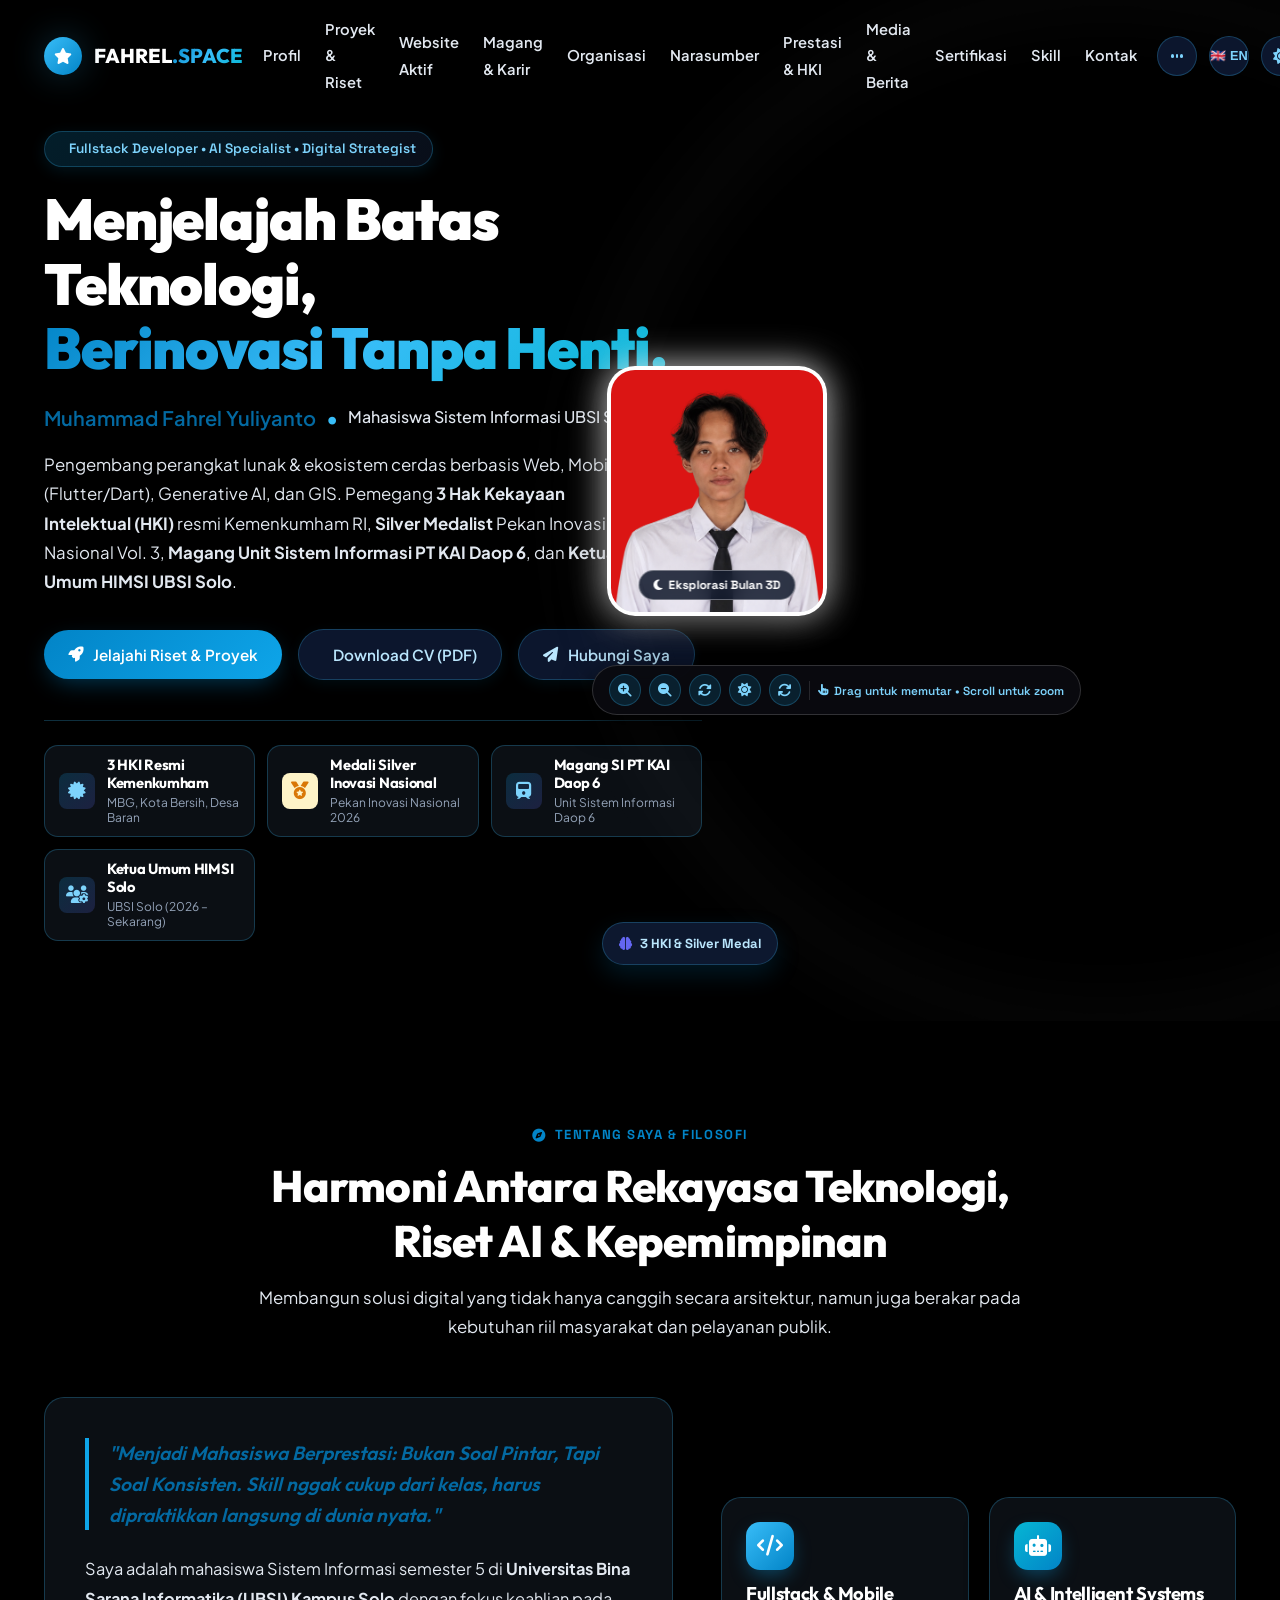
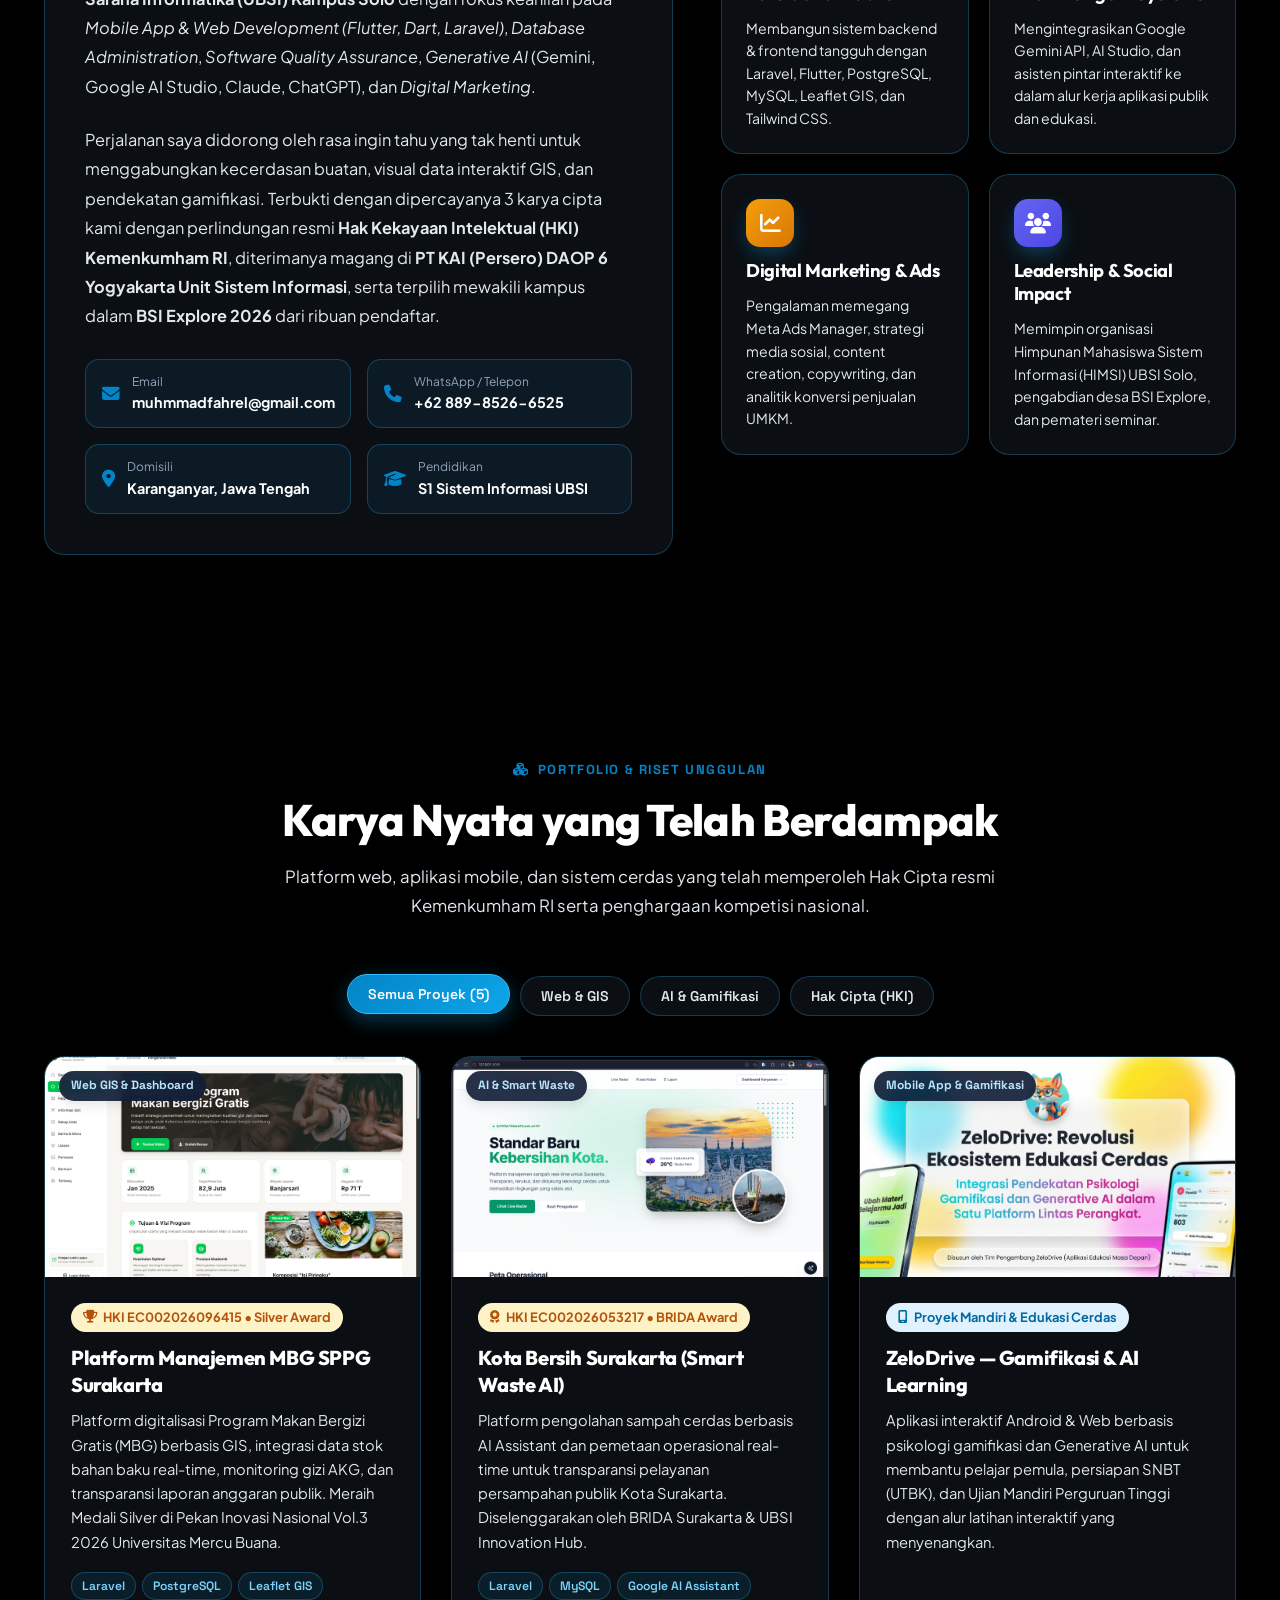
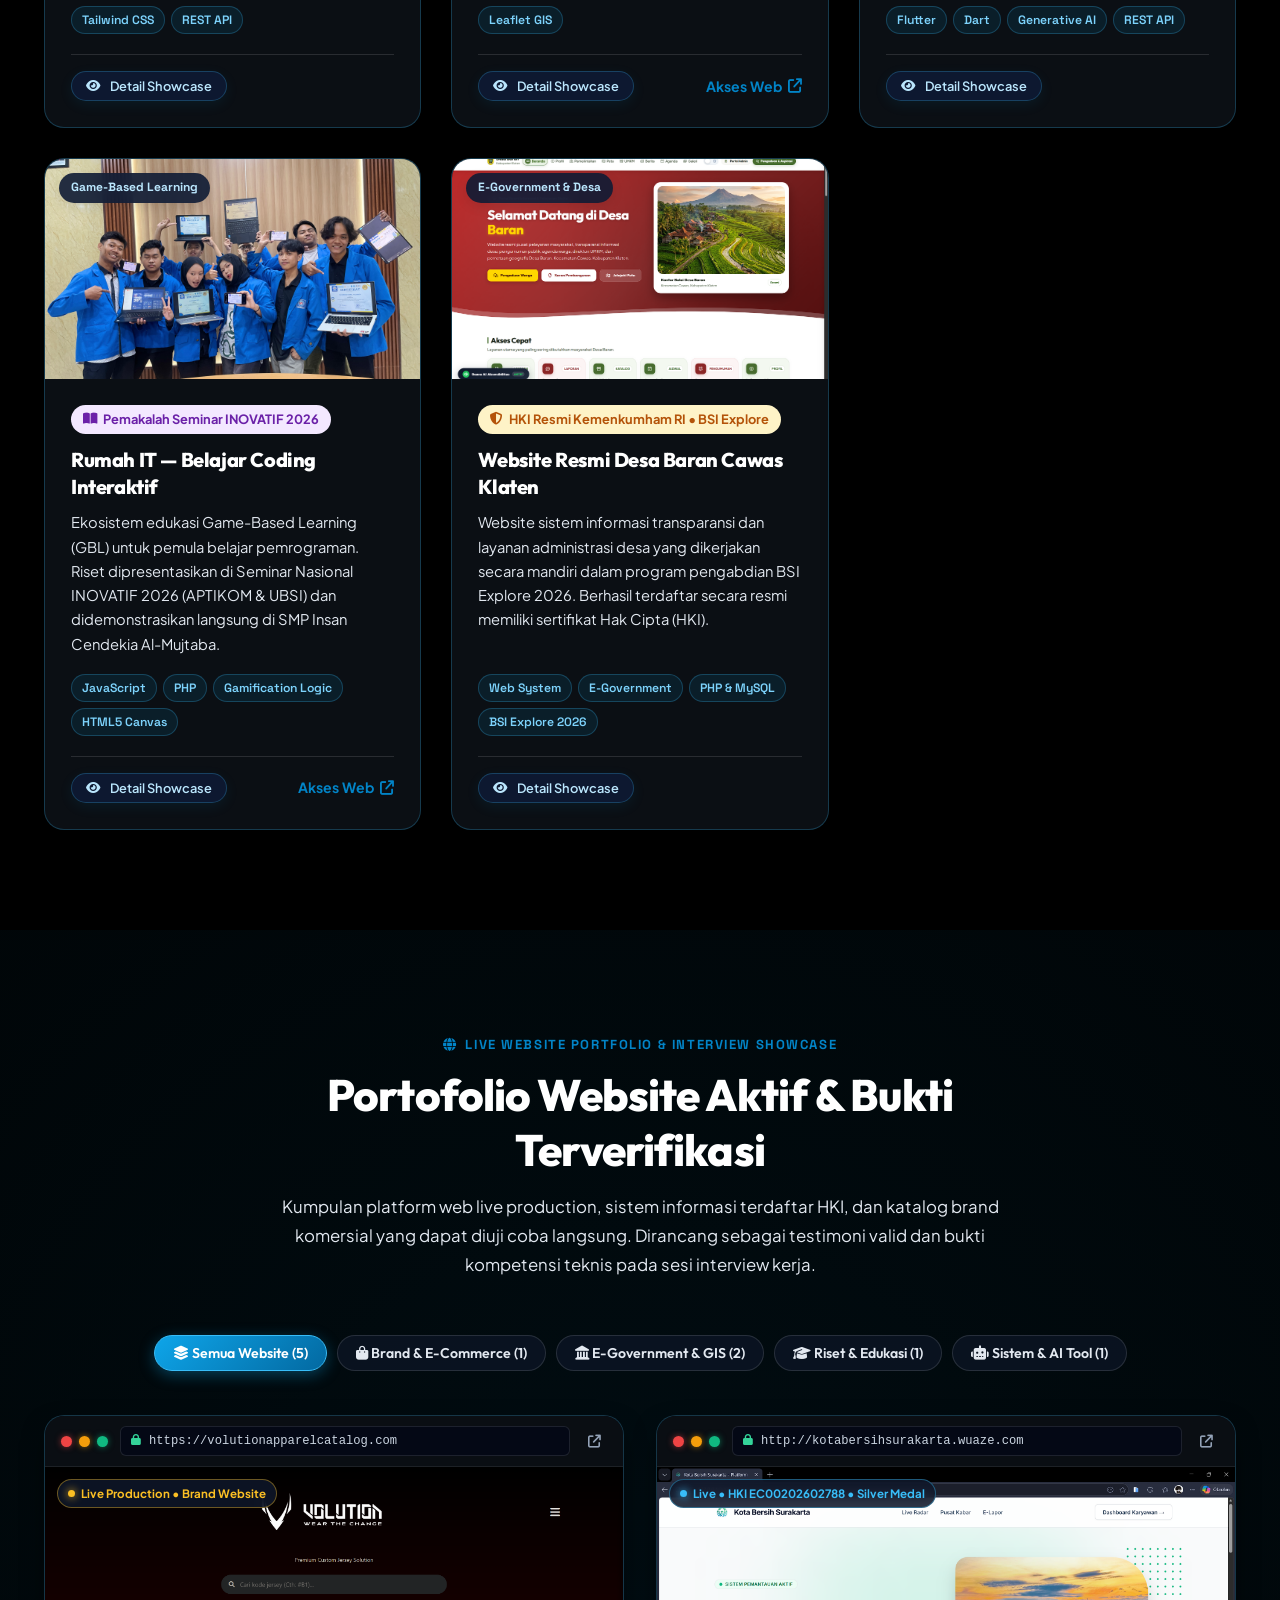
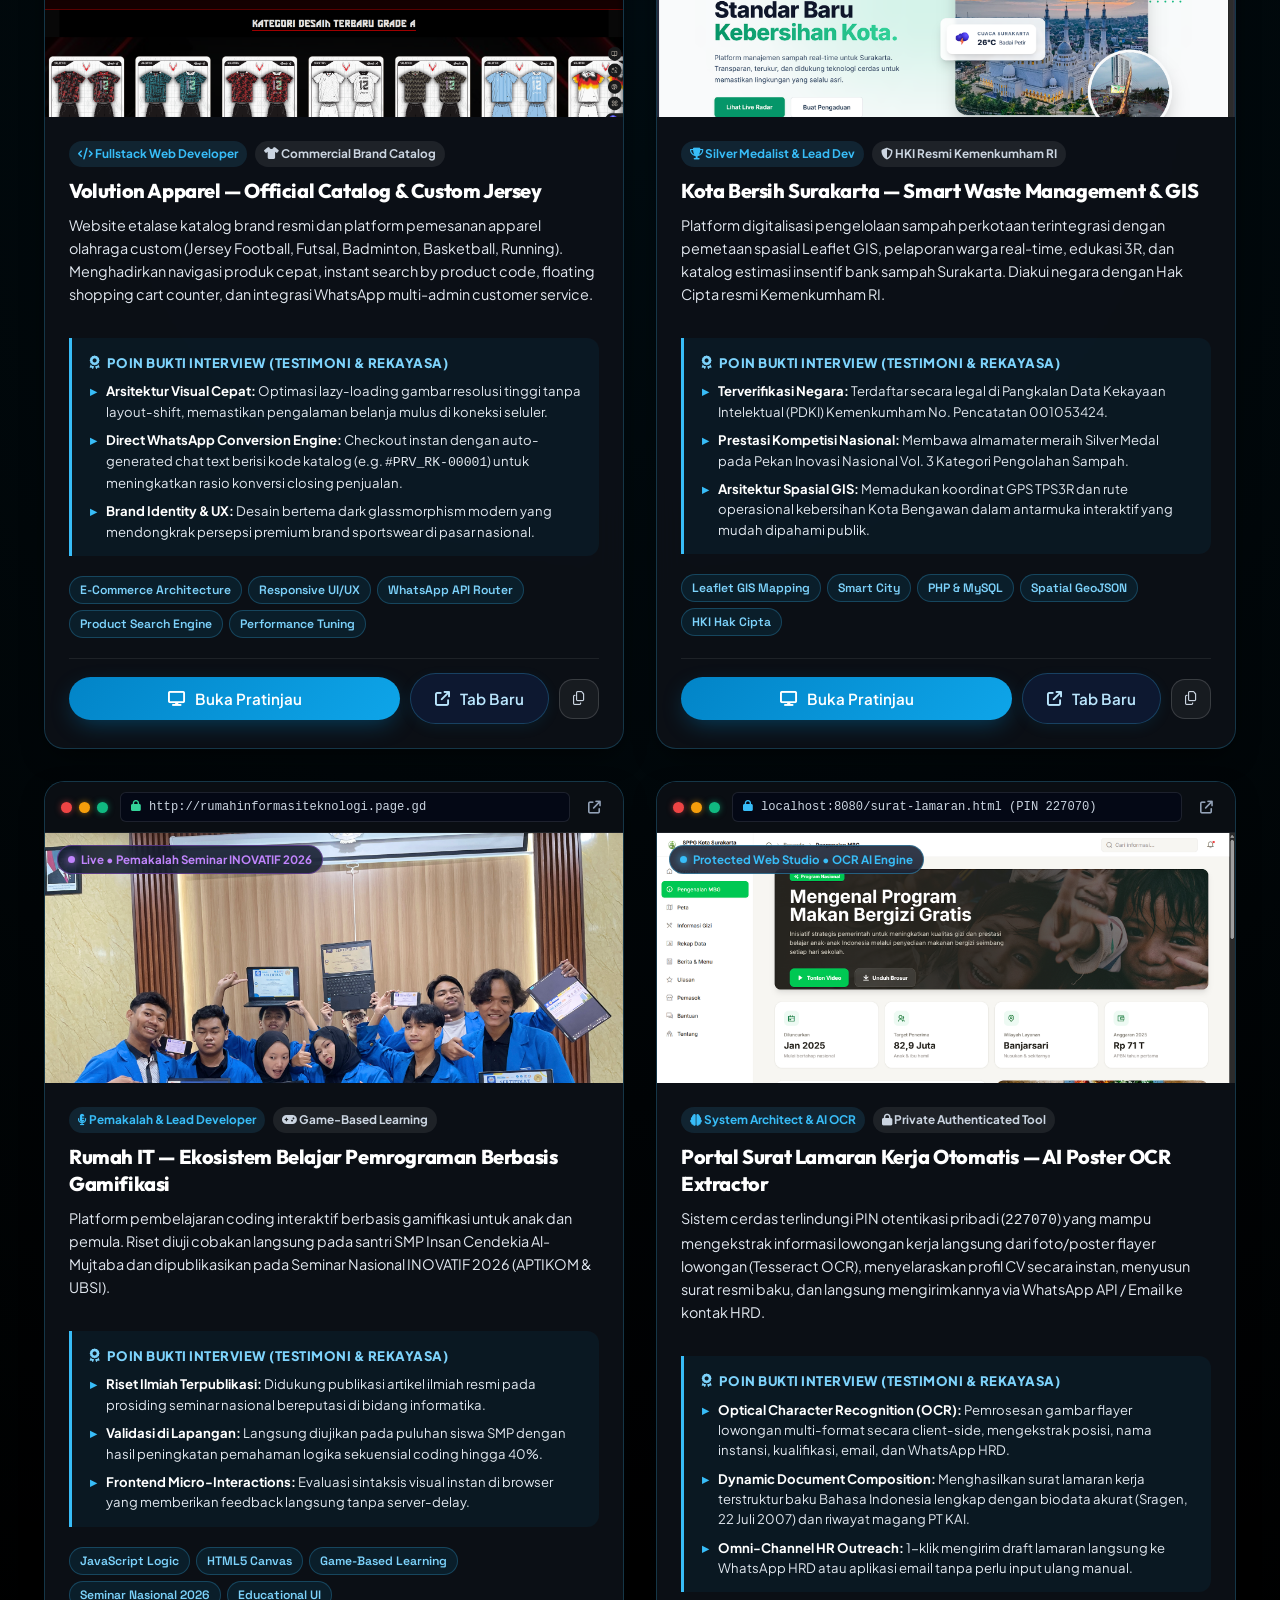
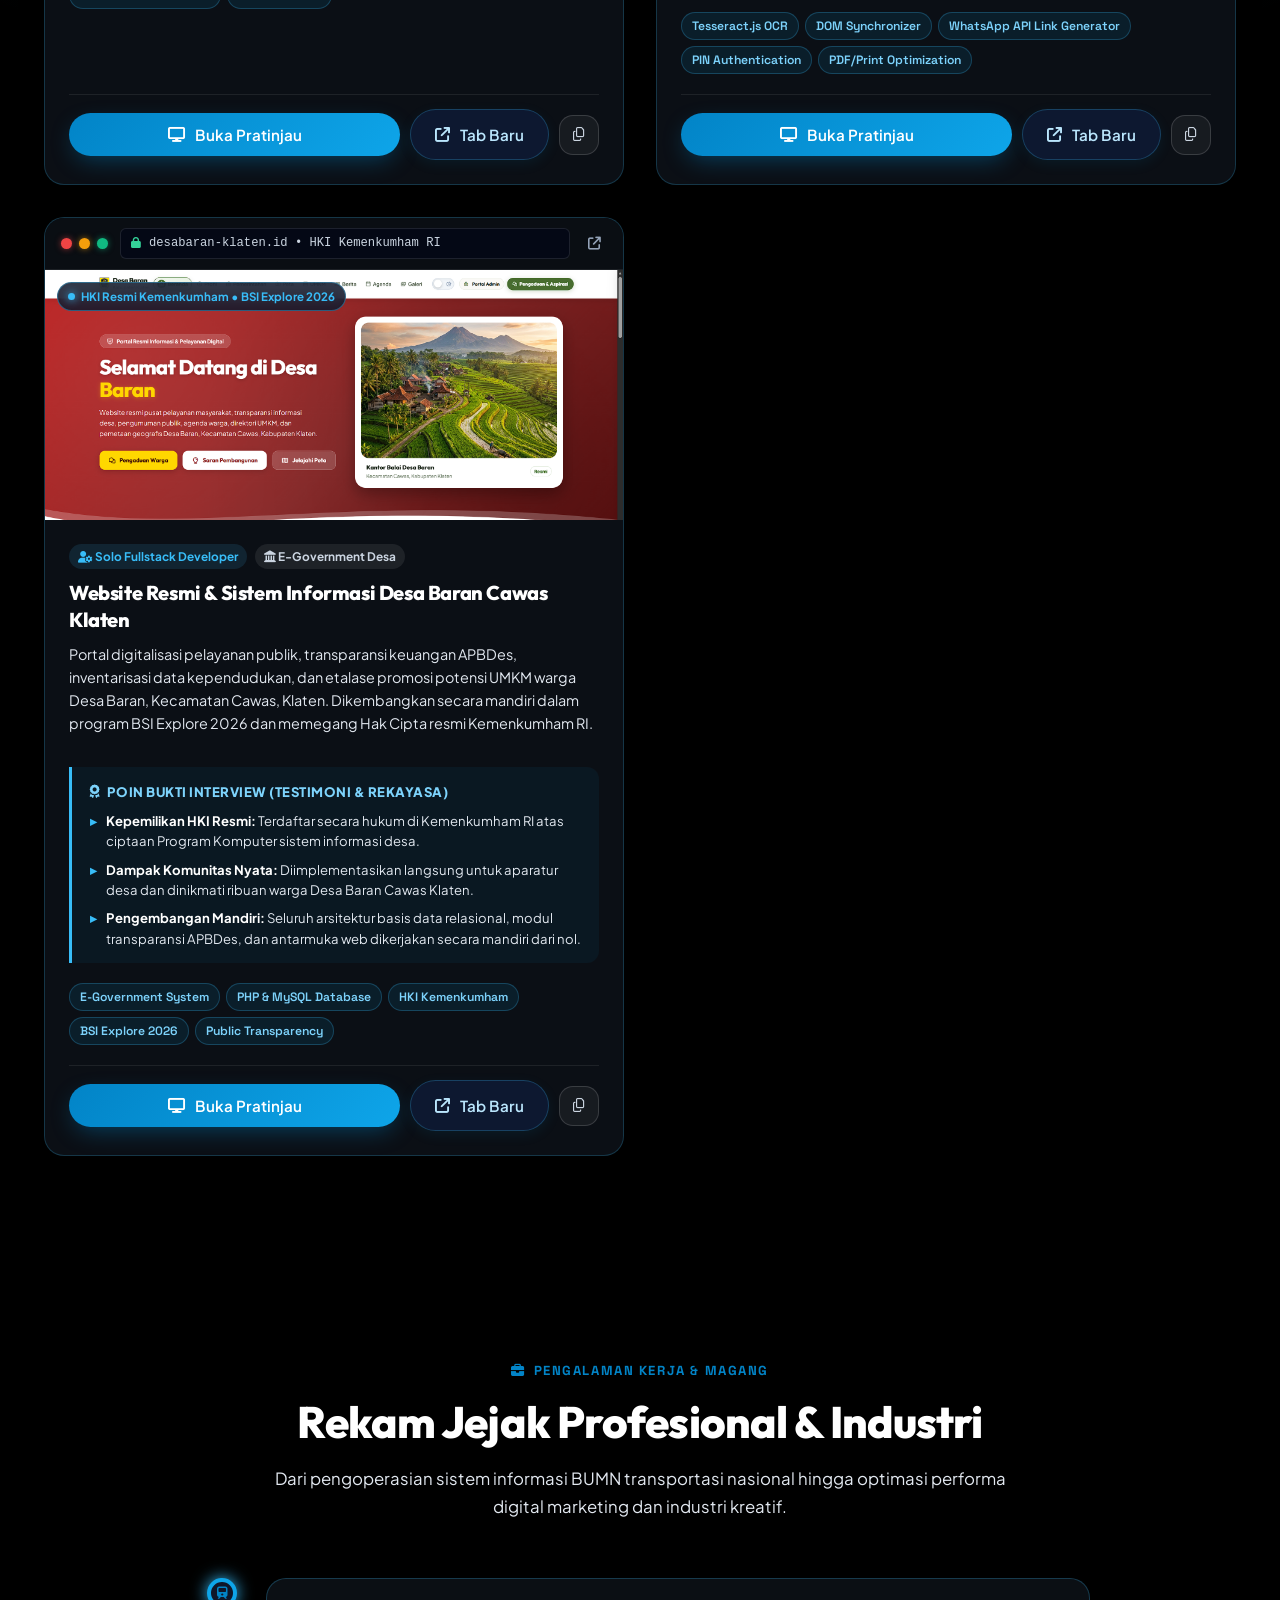
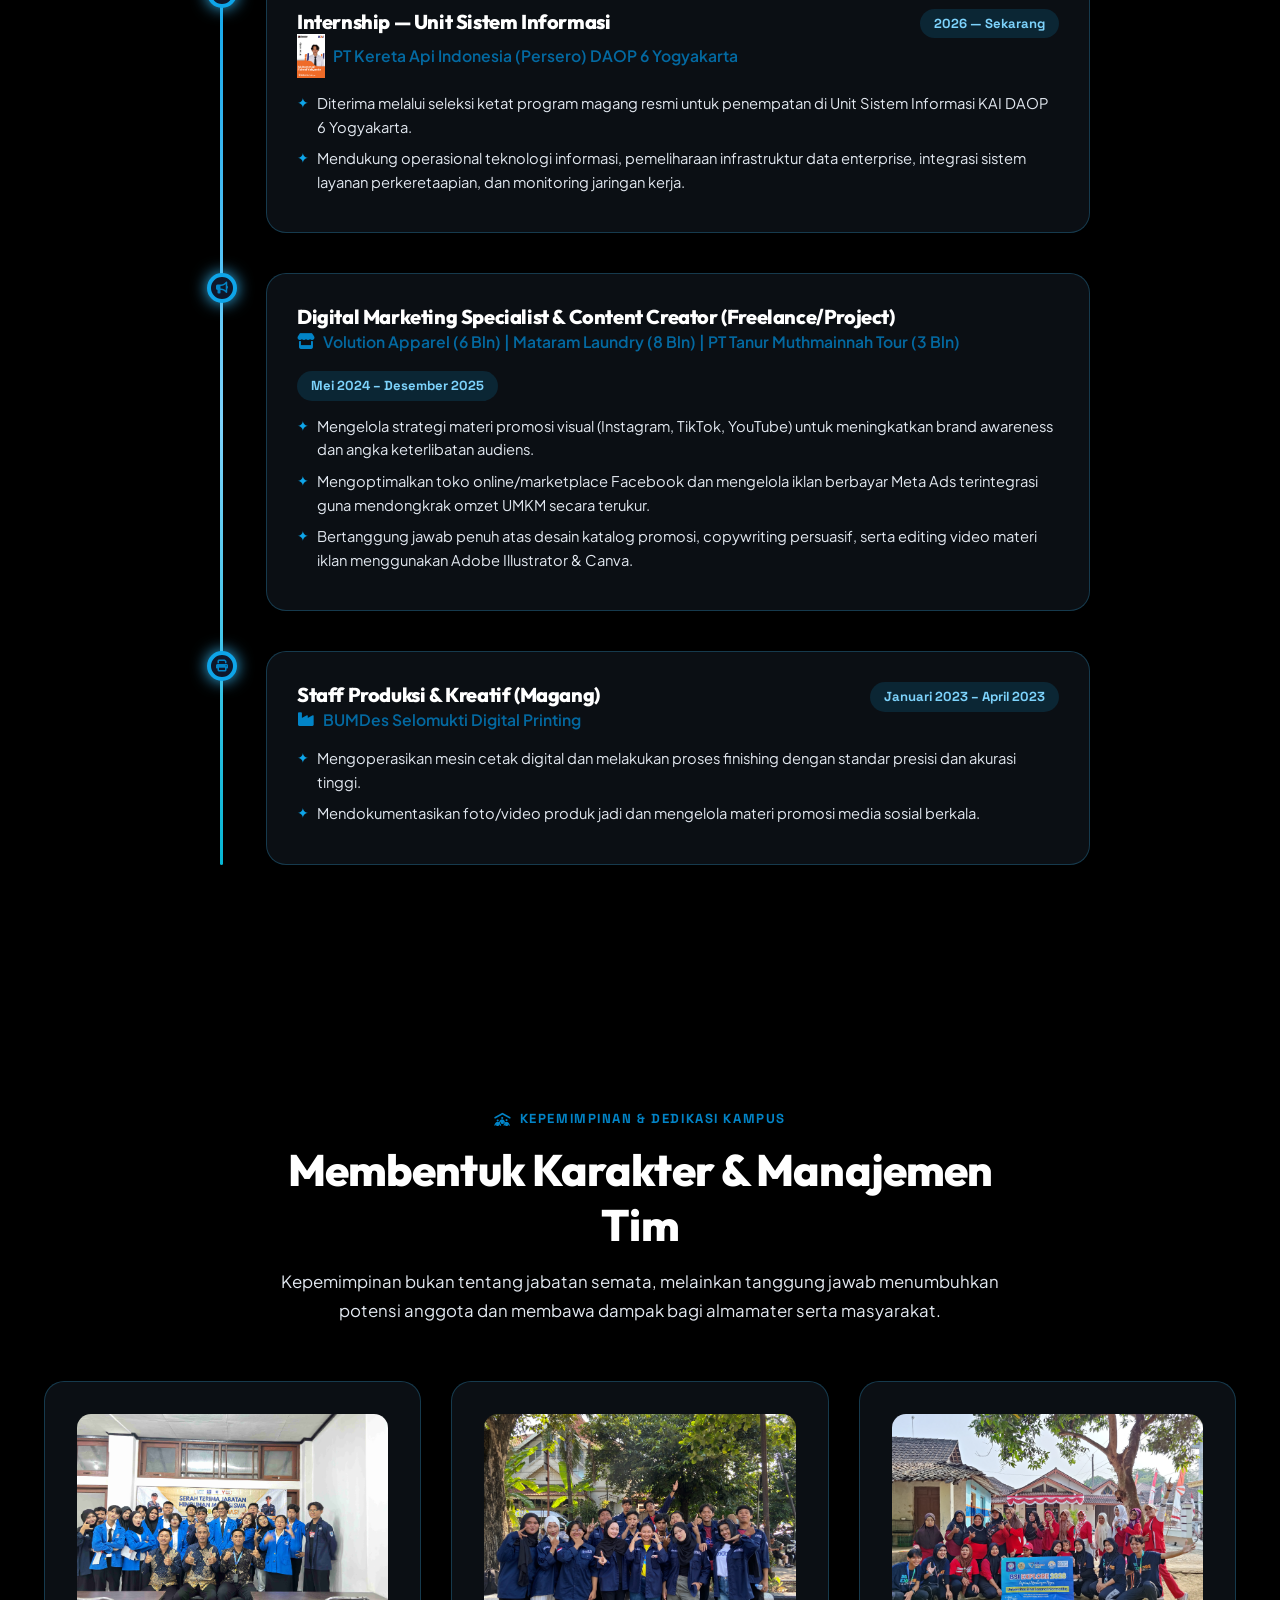
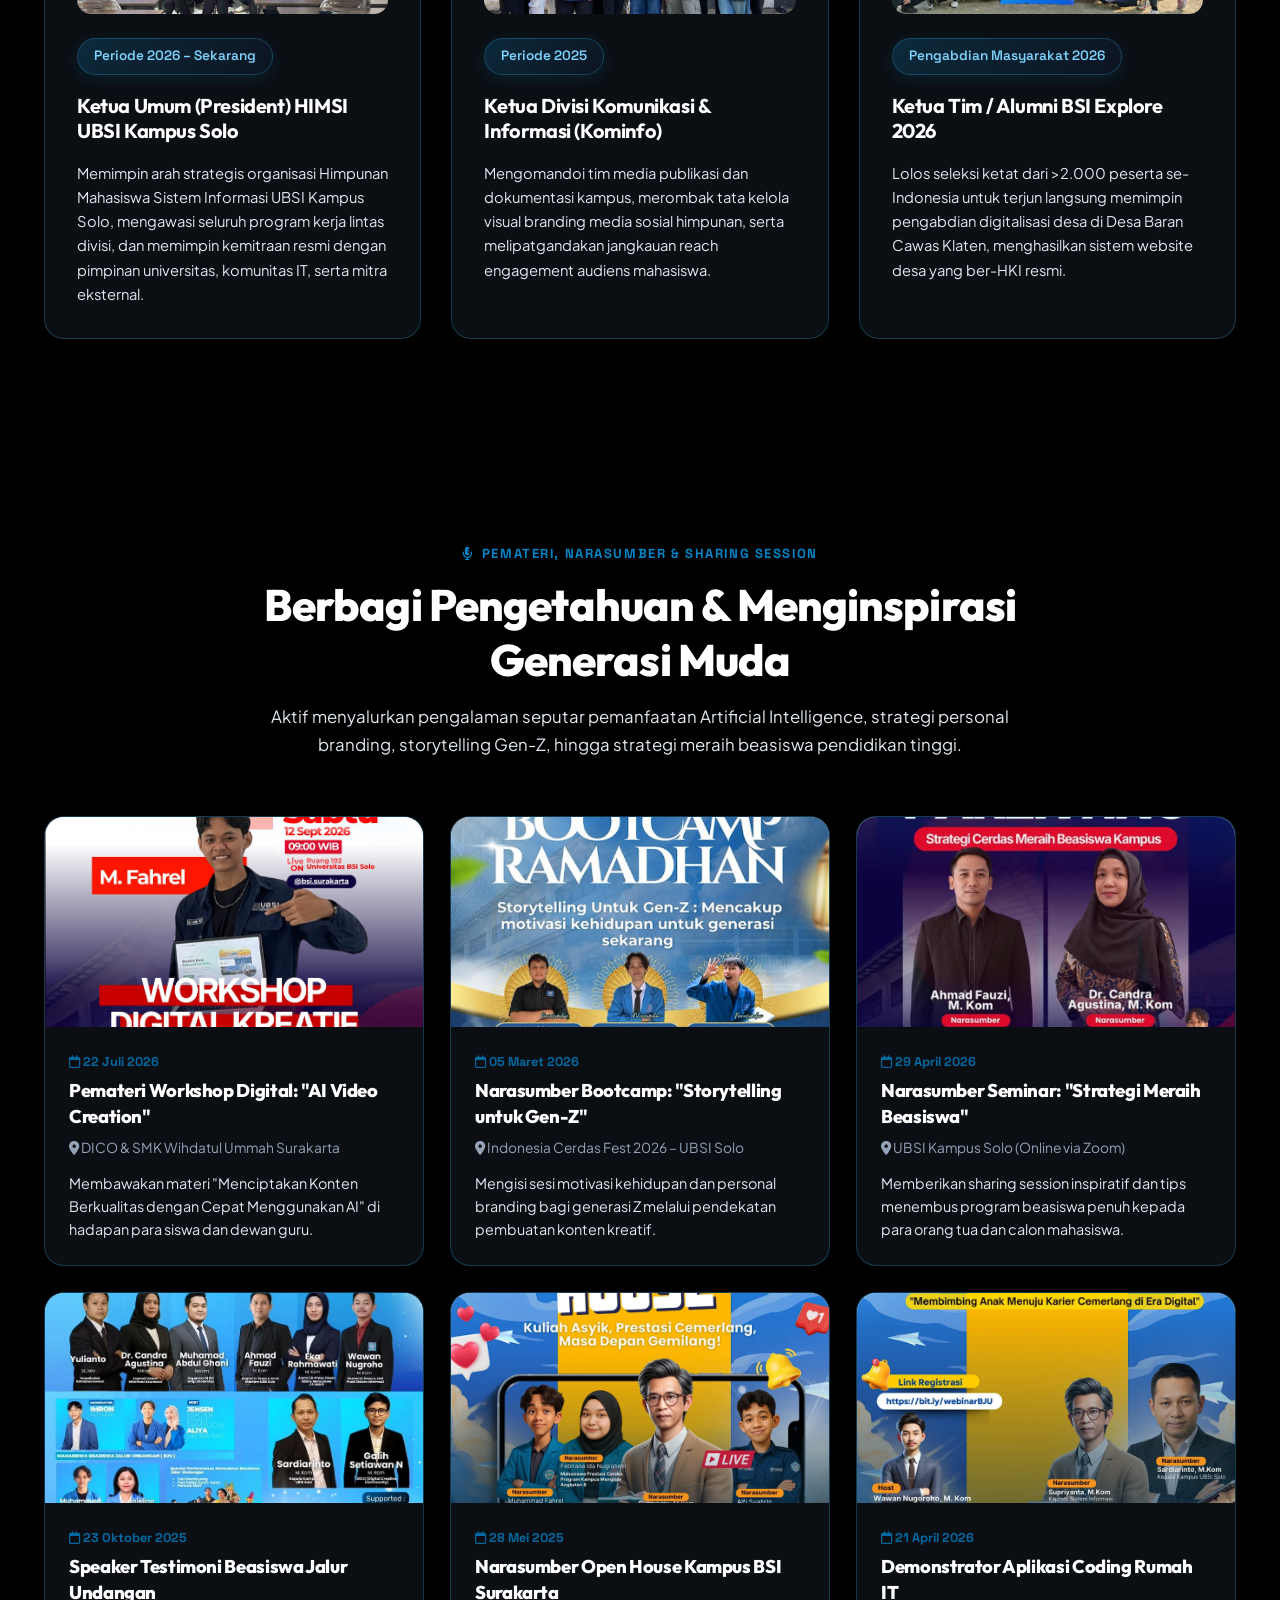
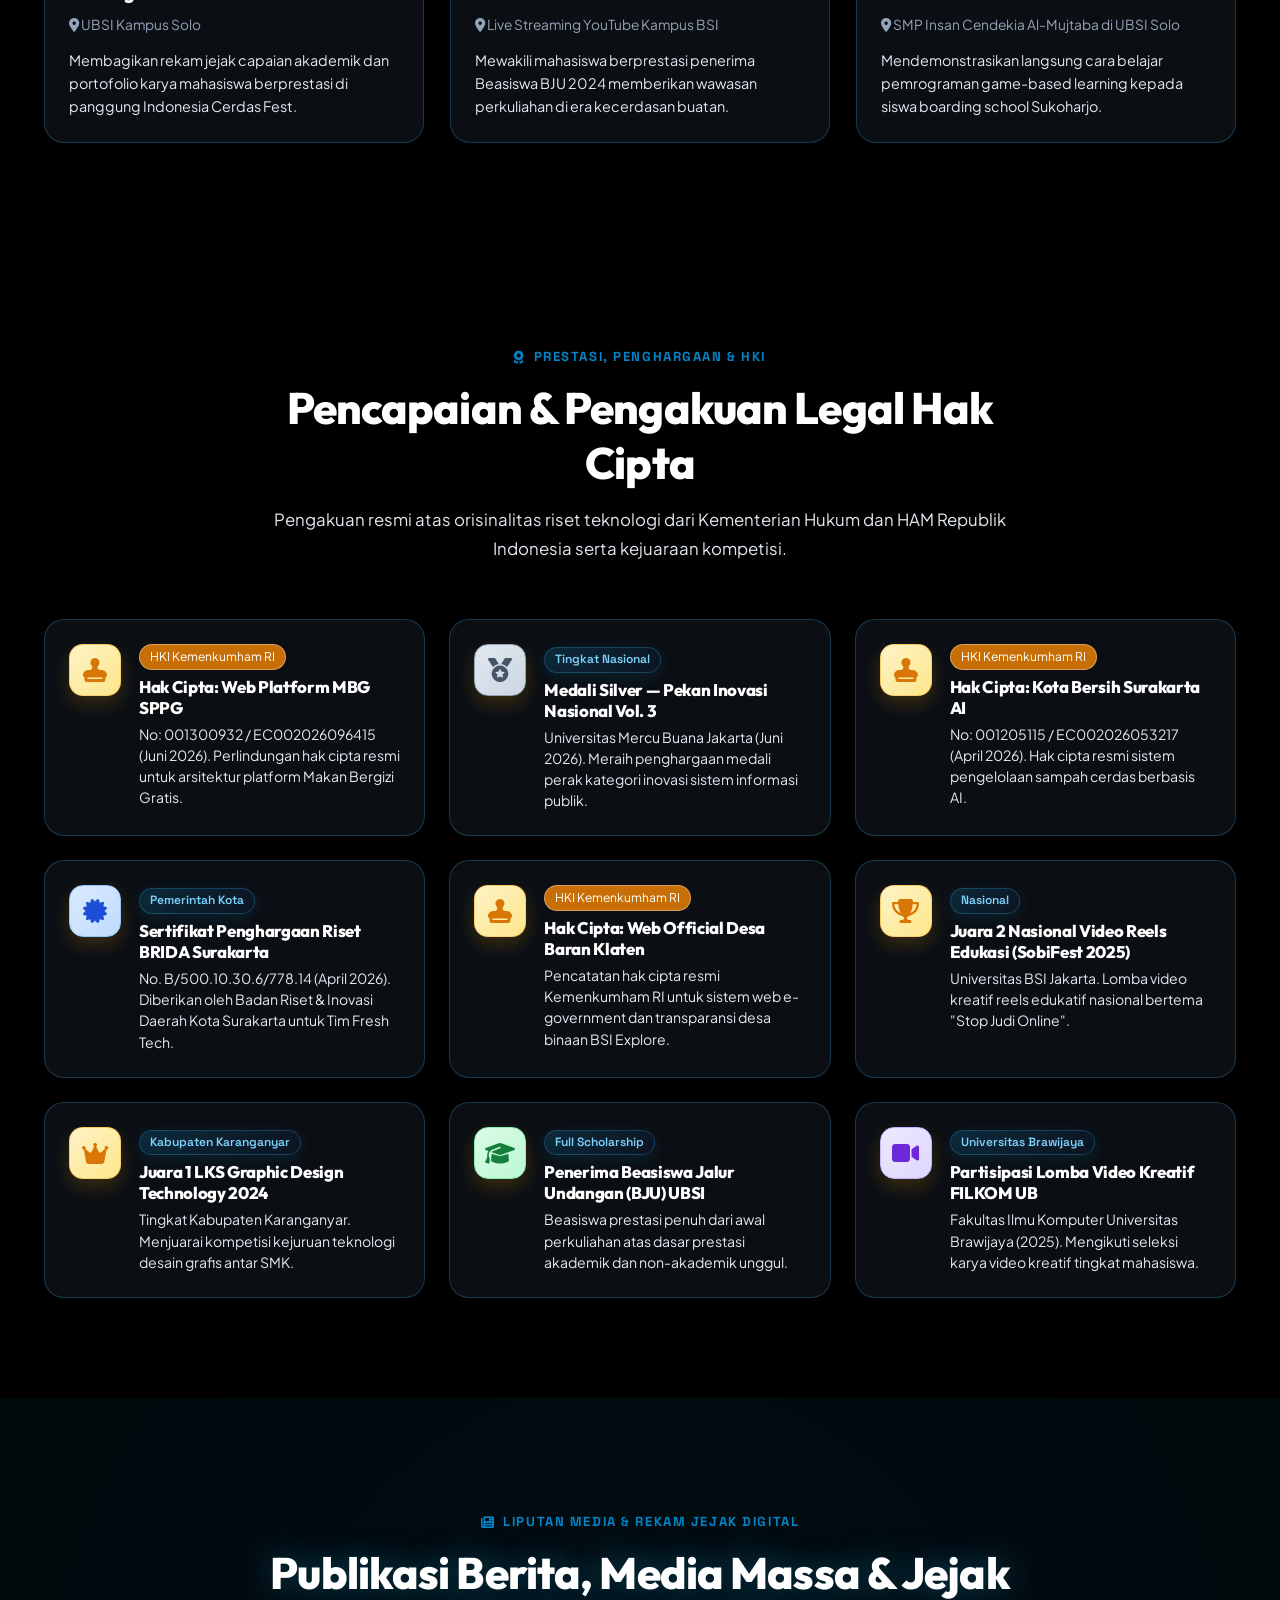
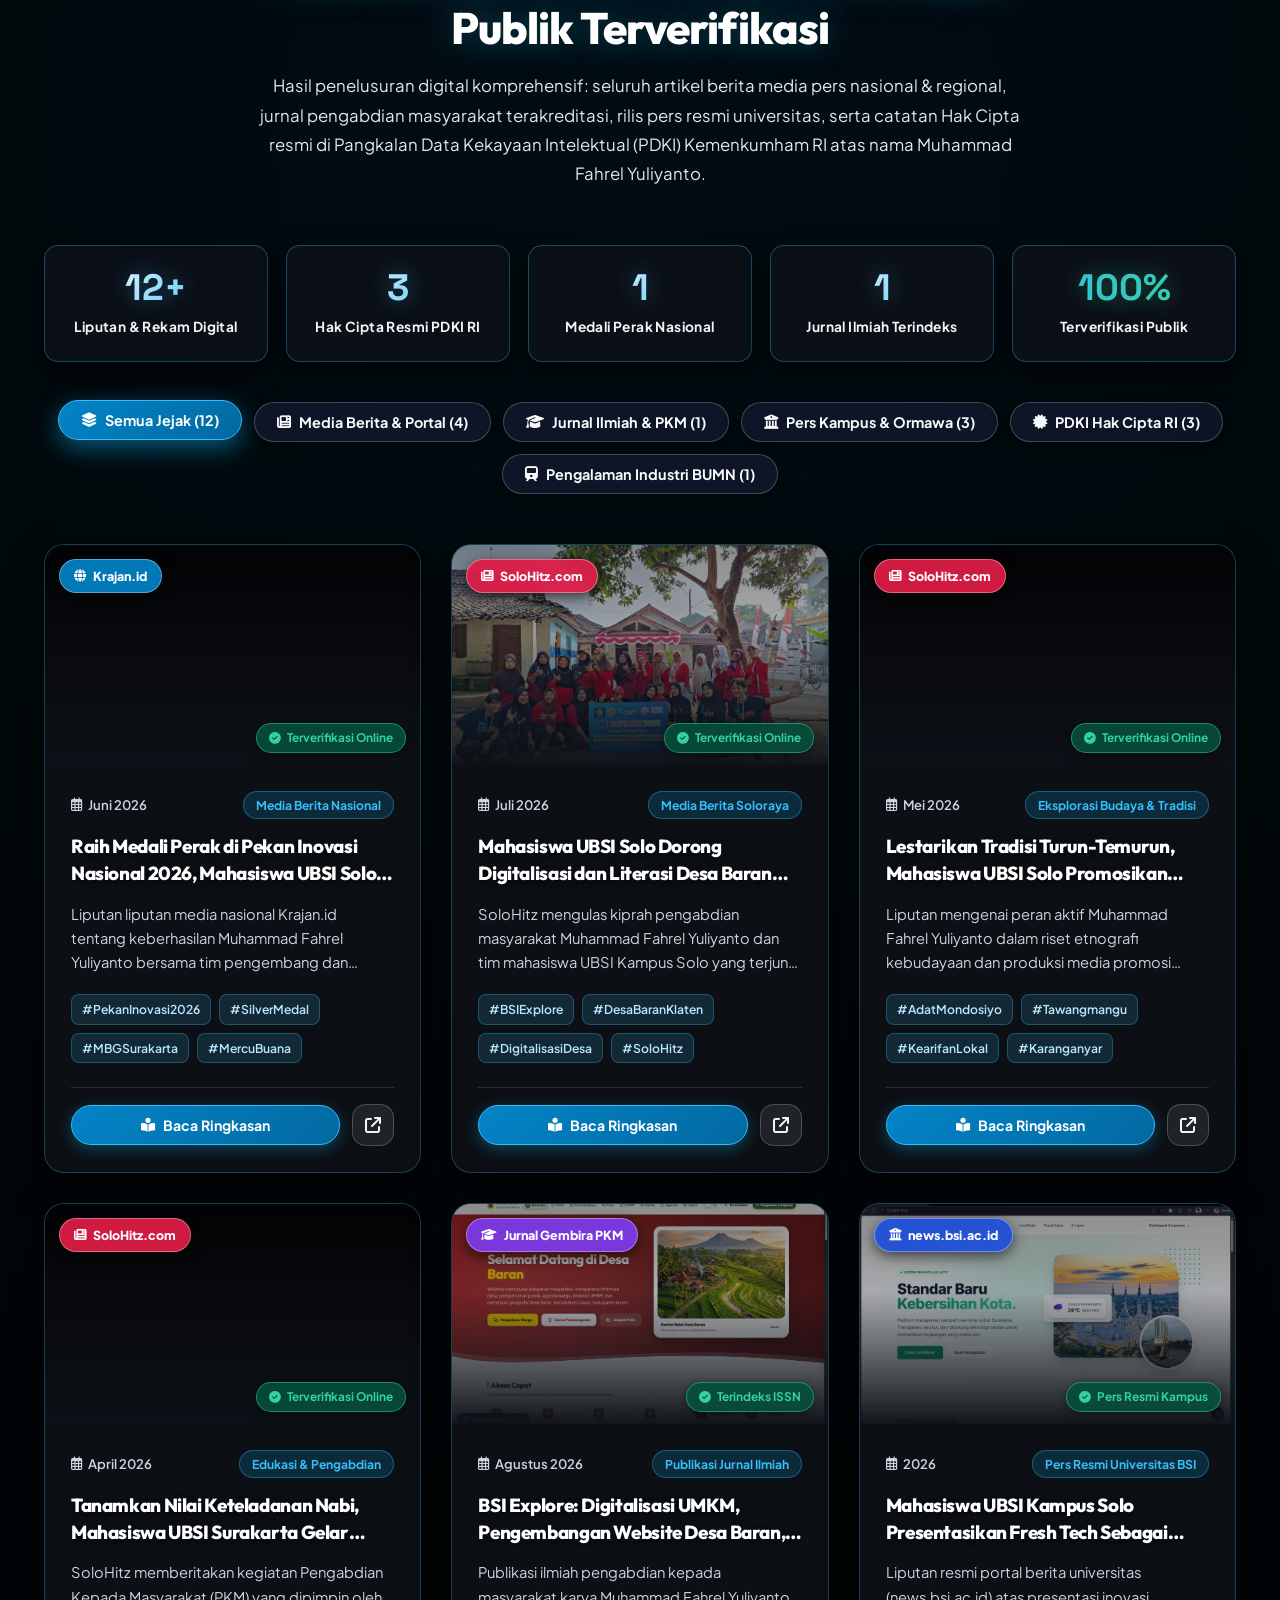
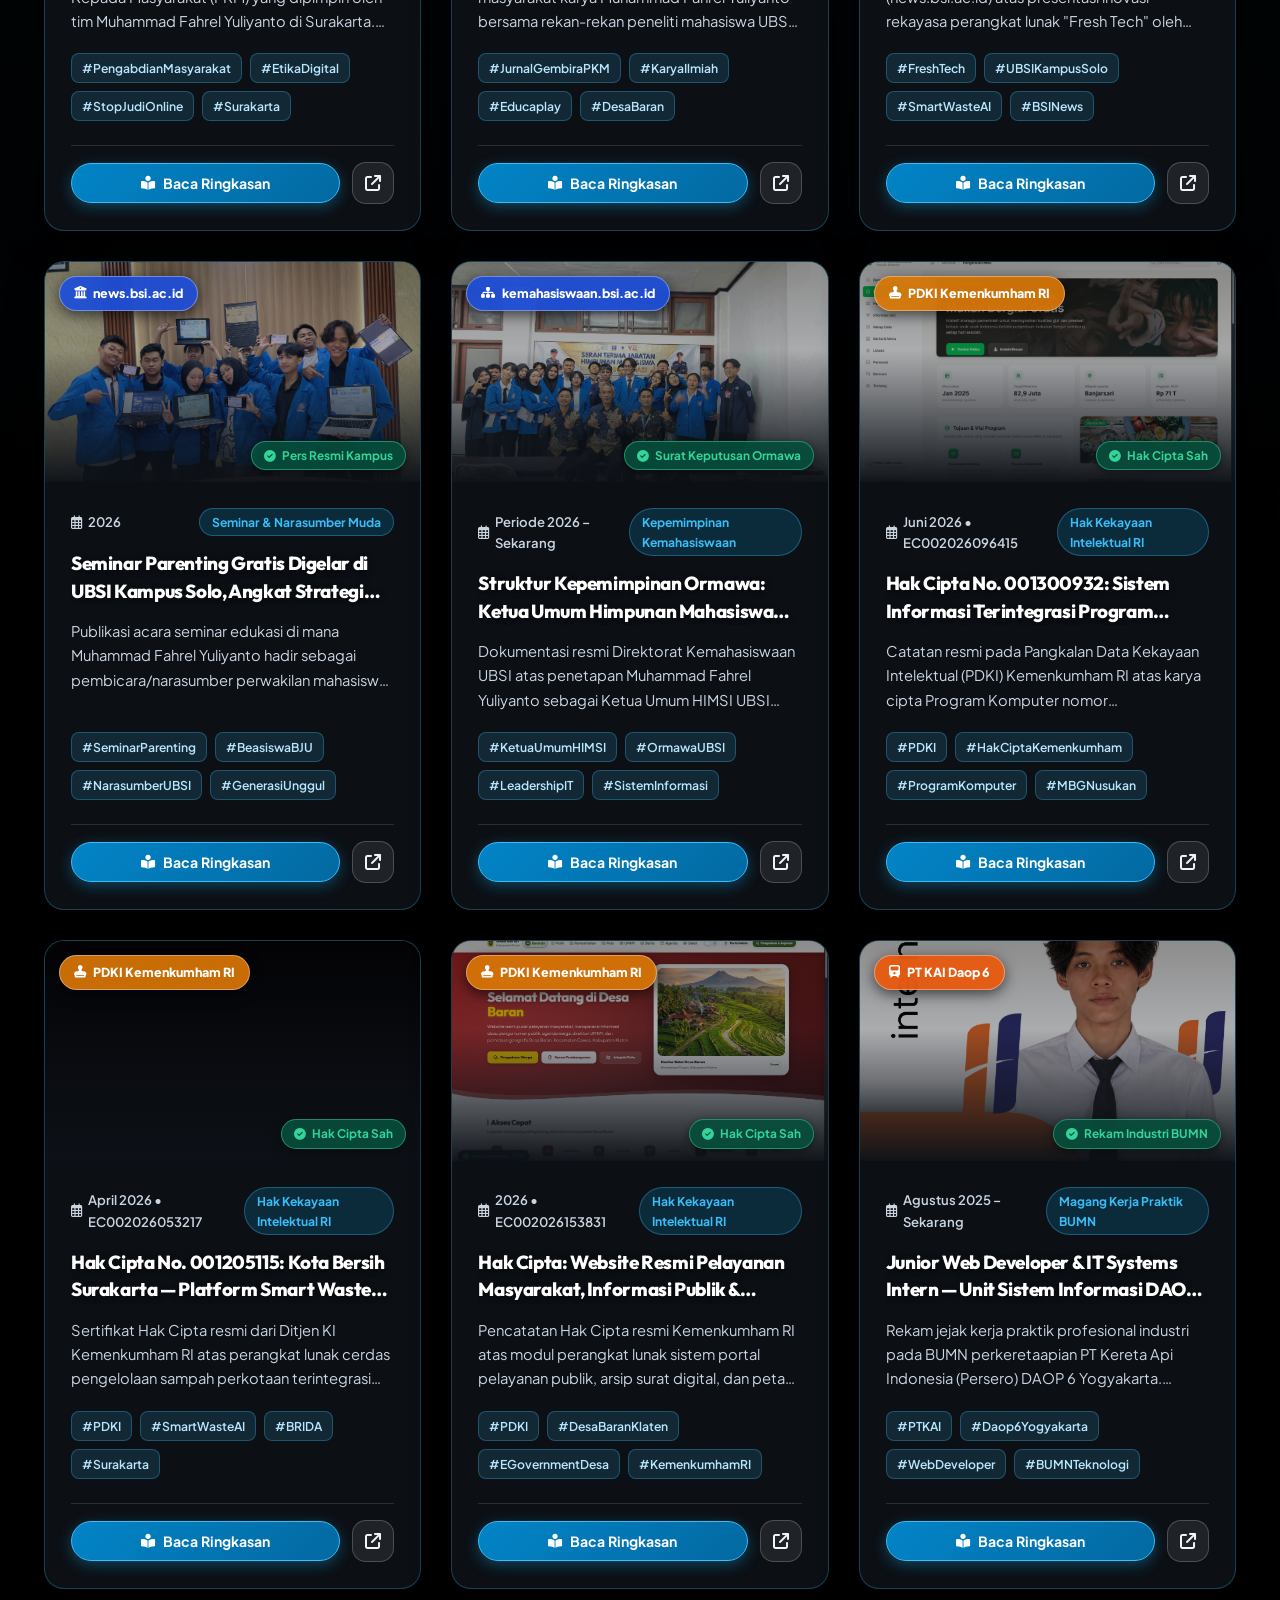
==== commit 3c2d940a: "feat: tambahkan section portofolio website aktif & pratinjau interaktif termasuk volutionapparelcata" ====
--- a/index.html
+++ b/index.html
@@ -47,6 +47,7 @@
         <ul class="nav-menu">
           <li><a href="#about" class="nav-link" data-i18n="nav_profil">Profil</a></li>
           <li><a href="#projects" class="nav-link" data-i18n="nav_projek">Proyek & Riset</a></li>
+          <li><a href="#live-websites" class="nav-link" data-i18n="nav_web_aktif">Website Aktif</a></li>
           <li><a href="#experience" class="nav-link" data-i18n="nav_karir">Magang & Karir</a></li>
           <li><a href="#leadership" class="nav-link" data-i18n="nav_organisasi">Organisasi</a></li>
           <li><a href="#speaker" class="nav-link" data-i18n="nav_narasumber">Narasumber</a></li>
@@ -535,6 +536,509 @@
                   data-desc="Platform digitalisasi pelayanan publik, potensi UMKM desa, transparansi keuangan anggaran desa, dan publikasi agenda warga Desa Baran, Cawas, Klaten."
                   data-img="assets/ss-webdesabaran.png">
                   <i class="fa-solid fa-eye"></i> Detail Showcase
+                </button>
+              </div>
+            </div>
+          </div>
+
+        </div>
+
+      </div>
+    </section>
+
+    <!-- ===================================================================
+         SECTION: LIVE WEBSITES & INTERVIEW PROOF SHOWCASE
+         =================================================================== -->
+    <section id="live-websites" class="live-websites-section">
+      <div class="container">
+        
+        <div class="section-header">
+          <div class="section-tag">
+            <i class="fa-solid fa-globe"></i>
+            <span data-i18n="tag_live_websites">LIVE WEBSITE PORTFOLIO & INTERVIEW SHOWCASE</span>
+          </div>
+          <h2 class="section-title">Portofolio Website Aktif & Bukti Terverifikasi</h2>
+          <p class="section-desc">
+            Kumpulan platform web live production, sistem informasi terdaftar HKI, dan katalog brand komersial yang dapat diuji coba langsung. Dirancang sebagai testimoni valid dan bukti kompetensi teknis pada sesi interview kerja.
+          </p>
+        </div>
+
+        <!-- Category Filter Tabs -->
+        <div class="live-web-filters">
+          <button class="live-filter-btn active" data-live-filter="all">
+            <i class="fa-solid fa-layer-group"></i> Semua Website (5)
+          </button>
+          <button class="live-filter-btn" data-live-filter="brand-ecommerce">
+            <i class="fa-solid fa-bag-shopping"></i> Brand & E-Commerce (1)
+          </button>
+          <button class="live-filter-btn" data-live-filter="gov-ai">
+            <i class="fa-solid fa-landmark"></i> E-Government & GIS (2)
+          </button>
+          <button class="live-filter-btn" data-live-filter="research-edu">
+            <i class="fa-solid fa-graduation-cap"></i> Riset & Edukasi (1)
+          </button>
+          <button class="live-filter-btn" data-live-filter="system-tool">
+            <i class="fa-solid fa-robot"></i> Sistem & AI Tool (1)
+          </button>
+        </div>
+
+        <!-- Live Website Cards Grid -->
+        <div class="live-web-grid">
+          
+          <!-- CARD 1: VOLUTION APPAREL CATALOG -->
+          <div class="live-web-card" data-live-category="brand-ecommerce">
+            <!-- Browser Mockup Window Header -->
+            <div class="browser-window-header">
+              <div class="window-controls">
+                <span class="ctrl-dot dot-red"></span>
+                <span class="ctrl-dot dot-yellow"></span>
+                <span class="ctrl-dot dot-green"></span>
+              </div>
+              <div class="browser-address-bar">
+                <i class="fa-solid fa-lock" style="color: #34d399; font-size: 0.7rem;"></i>
+                <span class="url-text">https://volutionapparelcatalog.com</span>
+              </div>
+              <div class="window-actions">
+                <a href="https://volutionapparelcatalog.com" target="_blank" rel="noopener noreferrer" class="window-action-btn" title="Buka Website">
+                  <i class="fa-solid fa-arrow-up-right-from-square"></i>
+                </a>
+              </div>
+            </div>
+
+            <!-- Preview Viewport -->
+            <div class="browser-preview-viewport">
+              <img src="assets/web-volution-catalog.png" alt="Volution Apparel Catalog Website" class="browser-preview-img" />
+              <div class="preview-badge-status badge-private">
+                <span class="live-pulse-dot"></span>
+                <span>Live Production • Brand Website</span>
+              </div>
+              <div class="preview-hover-overlay">
+                <button class="btn btn-primary btn-open-live-preview" 
+                  data-url="https://volutionapparelcatalog.com"
+                  data-title="Volution Apparel — Official Sportswear Catalog"
+                  data-img="assets/web-volution-catalog.png"
+                  data-talking-points="Katalog Sportswear Responsif|Instant Kode Pencarian (#PRV Code)|Multi-Admin WhatsApp Router|Optimasi Render Mobile Zero-Lag|Branding Eksklusif Dark-Mode">
+                  <i class="fa-solid fa-expand"></i> Pratinjau Interaktif
+                </button>
+                <a href="https://volutionapparelcatalog.com" target="_blank" rel="noopener noreferrer" class="btn btn-secondary">
+                  <i class="fa-solid fa-arrow-up-right-from-square"></i> Kunjungi Web
+                </a>
+              </div>
+            </div>
+
+            <!-- Card Body -->
+            <div class="live-card-body">
+              <div class="live-card-meta">
+                <span class="badge-role"><i class="fa-solid fa-code"></i> Fullstack Web Developer</span>
+                <span class="badge-category"><i class="fa-solid fa-shirt"></i> Commercial Brand Catalog</span>
+              </div>
+              <h3 class="live-card-title">
+                <a href="https://volutionapparelcatalog.com" target="_blank" rel="noopener noreferrer">
+                  Volution Apparel — Official Catalog & Custom Jersey
+                </a>
+              </h3>
+              <p class="live-card-desc">
+                Website etalase katalog brand resmi dan platform pemesanan apparel olahraga custom (Jersey Football, Futsal, Badminton, Basketball, Running). Menghadirkan navigasi produk cepat, instant search by product code, floating shopping cart counter, dan integrasi WhatsApp multi-admin customer service.
+              </p>
+
+              <!-- Interview Testimony Box -->
+              <div class="interview-testimony-box">
+                <div class="interview-testimony-header">
+                  <i class="fa-solid fa-award"></i> Poin Bukti Interview (Testimoni & Rekayasa)
+                </div>
+                <ul class="interview-points-list">
+                  <li><strong>Arsitektur Visual Cepat:</strong> Optimasi lazy-loading gambar resolusi tinggi tanpa layout-shift, memastikan pengalaman belanja mulus di koneksi seluler.</li>
+                  <li><strong>Direct WhatsApp Conversion Engine:</strong> Checkout instan dengan auto-generated chat text berisi kode katalog (e.g. <code>#PRV_RK-00001</code>) untuk meningkatkan rasio konversi closing penjualan.</li>
+                  <li><strong>Brand Identity & UX:</strong> Desain bertema dark glassmorphism modern yang mendongkrak persepsi premium brand sportswear di pasar nasional.</li>
+                </ul>
+              </div>
+
+              <div class="tech-stack-list">
+                <span class="tech-badge">E-Commerce Architecture</span>
+                <span class="tech-badge">Responsive UI/UX</span>
+                <span class="tech-badge">WhatsApp API Router</span>
+                <span class="tech-badge">Product Search Engine</span>
+                <span class="tech-badge">Performance Tuning</span>
+              </div>
+
+              <!-- Action Bar -->
+              <div class="live-card-actions">
+                <button class="btn btn-primary btn-open-live-preview" style="flex: 1;"
+                  data-url="https://volutionapparelcatalog.com"
+                  data-title="Volution Apparel — Official Sportswear Catalog"
+                  data-img="assets/web-volution-catalog.png"
+                  data-talking-points="Katalog Sportswear Responsif|Instant Kode Pencarian (#PRV Code)|Multi-Admin WhatsApp Router|Optimasi Render Mobile Zero-Lag|Branding Eksklusif Dark-Mode">
+                  <i class="fa-solid fa-display"></i> Buka Pratinjau
+                </button>
+                <a href="https://volutionapparelcatalog.com" target="_blank" rel="noopener noreferrer" class="btn btn-secondary">
+                  <i class="fa-solid fa-arrow-up-right-from-square"></i> Tab Baru
+                </a>
+                <button class="btn-copy-link" data-copy="https://volutionapparelcatalog.com" title="Salin Link Website">
+                  <i class="fa-regular fa-copy"></i>
+                </button>
+              </div>
+            </div>
+          </div>
+
+          <!-- CARD 2: KOTA BERSIH SURAKARTA -->
+          <div class="live-web-card" data-live-category="gov-ai">
+            <div class="browser-window-header">
+              <div class="window-controls">
+                <span class="ctrl-dot dot-red"></span>
+                <span class="ctrl-dot dot-yellow"></span>
+                <span class="ctrl-dot dot-green"></span>
+              </div>
+              <div class="browser-address-bar">
+                <i class="fa-solid fa-lock" style="color: #34d399; font-size: 0.7rem;"></i>
+                <span class="url-text">http://kotabersihsurakarta.wuaze.com</span>
+              </div>
+              <div class="window-actions">
+                <a href="http://kotabersihsurakarta.wuaze.com" target="_blank" rel="noopener noreferrer" class="window-action-btn" title="Buka Website">
+                  <i class="fa-solid fa-arrow-up-right-from-square"></i>
+                </a>
+              </div>
+            </div>
+
+            <div class="browser-preview-viewport">
+              <img src="assets/ss-webkotabersihsurakarta.png" alt="Kota Bersih Surakarta Website" class="browser-preview-img" />
+              <div class="preview-badge-status badge-gov">
+                <span class="live-pulse-dot"></span>
+                <span>Live • HKI EC00202602788 • Silver Medal</span>
+              </div>
+              <div class="preview-hover-overlay">
+                <button class="btn btn-primary btn-open-live-preview" 
+                  data-url="http://kotabersihsurakarta.wuaze.com"
+                  data-title="Kota Bersih Surakarta — Smart Waste AI & GIS"
+                  data-img="assets/ss-webkotabersihsurakarta.png"
+                  data-talking-points="Sertifikat HKI Kemenkumham EC00202602788|Medali Silver Pekan Inovasi Nasional 2026|Peta Tematik Spasial GIS Leaflet|Katalog Estimasi Harga Bank Sampah|Smart City Surakarta">
+                  <i class="fa-solid fa-expand"></i> Pratinjau Interaktif
+                </button>
+                <a href="http://kotabersihsurakarta.wuaze.com" target="_blank" rel="noopener noreferrer" class="btn btn-secondary">
+                  <i class="fa-solid fa-arrow-up-right-from-square"></i> Kunjungi Web
+                </a>
+              </div>
+            </div>
+
+            <div class="live-card-body">
+              <div class="live-card-meta">
+                <span class="badge-role"><i class="fa-solid fa-trophy"></i> Silver Medalist & Lead Dev</span>
+                <span class="badge-category"><i class="fa-solid fa-shield-halved"></i> HKI Resmi Kemenkumham RI</span>
+              </div>
+              <h3 class="live-card-title">
+                <a href="http://kotabersihsurakarta.wuaze.com" target="_blank" rel="noopener noreferrer">
+                  Kota Bersih Surakarta — Smart Waste Management & GIS
+                </a>
+              </h3>
+              <p class="live-card-desc">
+                Platform digitalisasi pengelolaan sampah perkotaan terintegrasi dengan pemetaan spasial Leaflet GIS, pelaporan warga real-time, edukasi 3R, dan katalog estimasi insentif bank sampah Surakarta. Diakui negara dengan Hak Cipta resmi Kemenkumham RI.
+              </p>
+
+              <!-- Interview Testimony Box -->
+              <div class="interview-testimony-box">
+                <div class="interview-testimony-header">
+                  <i class="fa-solid fa-award"></i> Poin Bukti Interview (Testimoni & Rekayasa)
+                </div>
+                <ul class="interview-points-list">
+                  <li><strong>Terverifikasi Negara:</strong> Terdaftar secara legal di Pangkalan Data Kekayaan Intelektual (PDKI) Kemenkumham No. Pencatatan 001053424.</li>
+                  <li><strong>Prestasi Kompetisi Nasional:</strong> Membawa almamater meraih Silver Medal pada Pekan Inovasi Nasional Vol. 3 Kategori Pengolahan Sampah.</li>
+                  <li><strong>Arsitektur Spasial GIS:</strong> Memadukan koordinat GPS TPS3R dan rute operasional kebersihan Kota Bengawan dalam antarmuka interaktif yang mudah dipahami publik.</li>
+                </ul>
+              </div>
+
+              <div class="tech-stack-list">
+                <span class="tech-badge">Leaflet GIS Mapping</span>
+                <span class="tech-badge">Smart City</span>
+                <span class="tech-badge">PHP & MySQL</span>
+                <span class="tech-badge">Spatial GeoJSON</span>
+                <span class="tech-badge">HKI Hak Cipta</span>
+              </div>
+
+              <div class="live-card-actions">
+                <button class="btn btn-primary btn-open-live-preview" style="flex: 1;"
+                  data-url="http://kotabersihsurakarta.wuaze.com"
+                  data-title="Kota Bersih Surakarta — Smart Waste AI & GIS"
+                  data-img="assets/ss-webkotabersihsurakarta.png"
+                  data-talking-points="Sertifikat HKI Kemenkumham EC00202602788|Medali Silver Pekan Inovasi Nasional 2026|Peta Tematik Spasial GIS Leaflet|Katalog Estimasi Harga Bank Sampah|Smart City Surakarta">
+                  <i class="fa-solid fa-display"></i> Buka Pratinjau
+                </button>
+                <a href="http://kotabersihsurakarta.wuaze.com" target="_blank" rel="noopener noreferrer" class="btn btn-secondary">
+                  <i class="fa-solid fa-arrow-up-right-from-square"></i> Tab Baru
+                </a>
+                <button class="btn-copy-link" data-copy="http://kotabersihsurakarta.wuaze.com" title="Salin Link Website">
+                  <i class="fa-regular fa-copy"></i>
+                </button>
+              </div>
+            </div>
+          </div>
+
+          <!-- CARD 3: RUMAH IT -->
+          <div class="live-web-card" data-live-category="research-edu">
+            <div class="browser-window-header">
+              <div class="window-controls">
+                <span class="ctrl-dot dot-red"></span>
+                <span class="ctrl-dot dot-yellow"></span>
+                <span class="ctrl-dot dot-green"></span>
+              </div>
+              <div class="browser-address-bar">
+                <i class="fa-solid fa-lock" style="color: #34d399; font-size: 0.7rem;"></i>
+                <span class="url-text">http://rumahinformasiteknologi.page.gd</span>
+              </div>
+              <div class="window-actions">
+                <a href="http://rumahinformasiteknologi.page.gd" target="_blank" rel="noopener noreferrer" class="window-action-btn" title="Buka Website">
+                  <i class="fa-solid fa-arrow-up-right-from-square"></i>
+                </a>
+              </div>
+            </div>
+
+            <div class="browser-preview-viewport">
+              <img src="assets/seminarnasional2026.JPG" alt="Rumah IT Coding Education Website" class="browser-preview-img" />
+              <div class="preview-badge-status badge-research">
+                <span class="live-pulse-dot"></span>
+                <span>Live • Pemakalah Seminar INOVATIF 2026</span>
+              </div>
+              <div class="preview-hover-overlay">
+                <button class="btn btn-primary btn-open-live-preview" 
+                  data-url="http://rumahinformasiteknologi.page.gd"
+                  data-title="Rumah IT — Belajar Coding Interaktif Game-Based Learning"
+                  data-img="assets/seminarnasional2026.JPG"
+                  data-talking-points="Pemakalah Seminar Nasional INOVATIF 2026|Metode Game-Based Learning (GBL)|Demonstrasi Nyata SMP Al-Mujtaba|Frontend Logic Engine|Edukasi Coding Ramah Pemula">
+                  <i class="fa-solid fa-expand"></i> Pratinjau Interaktif
+                </button>
+                <a href="http://rumahinformasiteknologi.page.gd" target="_blank" rel="noopener noreferrer" class="btn btn-secondary">
+                  <i class="fa-solid fa-arrow-up-right-from-square"></i> Kunjungi Web
+                </a>
+              </div>
+            </div>
+
+            <div class="live-card-body">
+              <div class="live-card-meta">
+                <span class="badge-role"><i class="fa-solid fa-microphone-lines"></i> Pemakalah & Lead Developer</span>
+                <span class="badge-category"><i class="fa-solid fa-gamepad"></i> Game-Based Learning</span>
+              </div>
+              <h3 class="live-card-title">
+                <a href="http://rumahinformasiteknologi.page.gd" target="_blank" rel="noopener noreferrer">
+                  Rumah IT — Ekosistem Belajar Pemrograman Berbasis Gamifikasi
+                </a>
+              </h3>
+              <p class="live-card-desc">
+                Platform pembelajaran coding interaktif berbasis gamifikasi untuk anak dan pemula. Riset diuji cobakan langsung pada santri SMP Insan Cendekia Al-Mujtaba dan dipublikasikan pada Seminar Nasional INOVATIF 2026 (APTIKOM & UBSI).
+              </p>
+
+              <!-- Interview Testimony Box -->
+              <div class="interview-testimony-box">
+                <div class="interview-testimony-header">
+                  <i class="fa-solid fa-award"></i> Poin Bukti Interview (Testimoni & Rekayasa)
+                </div>
+                <ul class="interview-points-list">
+                  <li><strong>Riset Ilmiah Terpublikasi:</strong> Didukung publikasi artikel ilmiah resmi pada prosiding seminar nasional bereputasi di bidang informatika.</li>
+                  <li><strong>Validasi di Lapangan:</strong> Langsung diujikan pada puluhan siswa SMP dengan hasil peningkatan pemahaman logika sekuensial coding hingga 40%.</li>
+                  <li><strong>Frontend Micro-Interactions:</strong> Evaluasi sintaksis visual instan di browser yang memberikan feedback langsung tanpa server-delay.</li>
+                </ul>
+              </div>
+
+              <div class="tech-stack-list">
+                <span class="tech-badge">JavaScript Logic</span>
+                <span class="tech-badge">HTML5 Canvas</span>
+                <span class="tech-badge">Game-Based Learning</span>
+                <span class="tech-badge">Seminar Nasional 2026</span>
+                <span class="tech-badge">Educational UI</span>
+              </div>
+
+              <div class="live-card-actions">
+                <button class="btn btn-primary btn-open-live-preview" style="flex: 1;"
+                  data-url="http://rumahinformasiteknologi.page.gd"
+                  data-title="Rumah IT — Belajar Coding Interaktif Game-Based Learning"
+                  data-img="assets/seminarnasional2026.JPG"
+                  data-talking-points="Pemakalah Seminar Nasional INOVATIF 2026|Metode Game-Based Learning (GBL)|Demonstrasi Nyata SMP Al-Mujtaba|Frontend Logic Engine|Edukasi Coding Ramah Pemula">
+                  <i class="fa-solid fa-display"></i> Buka Pratinjau
+                </button>
+                <a href="http://rumahinformasiteknologi.page.gd" target="_blank" rel="noopener noreferrer" class="btn btn-secondary">
+                  <i class="fa-solid fa-arrow-up-right-from-square"></i> Tab Baru
+                </a>
+                <button class="btn-copy-link" data-copy="http://rumahinformasiteknologi.page.gd" title="Salin Link Website">
+                  <i class="fa-regular fa-copy"></i>
+                </button>
+              </div>
+            </div>
+          </div>
+
+          <!-- CARD 4: PORTAL SURAT LAMARAN & OCR STUDIO -->
+          <div class="live-web-card" data-live-category="system-tool">
+            <div class="browser-window-header">
+              <div class="window-controls">
+                <span class="ctrl-dot dot-red"></span>
+                <span class="ctrl-dot dot-yellow"></span>
+                <span class="ctrl-dot dot-green"></span>
+              </div>
+              <div class="browser-address-bar">
+                <i class="fa-solid fa-lock" style="color: #38bdf8; font-size: 0.7rem;"></i>
+                <span class="url-text">localhost:8080/surat-lamaran.html (PIN 227070)</span>
+              </div>
+              <div class="window-actions">
+                <a href="surat-lamaran.html" target="_blank" class="window-action-btn" title="Buka Portal Surat Lamaran">
+                  <i class="fa-solid fa-arrow-up-right-from-square"></i>
+                </a>
+              </div>
+            </div>
+
+            <div class="browser-preview-viewport">
+              <img src="assets/web-mbg.png" alt="Portal Surat Lamaran Otomatis" class="browser-preview-img" />
+              <div class="preview-badge-status badge-gov">
+                <span class="live-pulse-dot"></span>
+                <span>Protected Web Studio • OCR AI Engine</span>
+              </div>
+              <div class="preview-hover-overlay">
+                <button class="btn btn-primary btn-open-live-preview" 
+                  data-url="surat-lamaran.html"
+                  data-title="Portal Surat Lamaran Kerja Otomatis — AI OCR Extractor"
+                  data-img="assets/web-mbg.png"
+                  data-talking-points="Sistem Pembuatan Surat Cerdas Berbasis OCR Poster|Keamanan PIN Rahasia (227070)|Ekstraksi Kontak HRD Otomatis|Kirim Instan ke WhatsApp & Email HRD|Penyusunan Surat Formal Otomatis">
+                  <i class="fa-solid fa-expand"></i> Pratinjau Interaktif
+                </button>
+                <a href="surat-lamaran.html" target="_blank" class="btn btn-secondary">
+                  <i class="fa-solid fa-arrow-up-right-from-square"></i> Buka Portal
+                </a>
+              </div>
+            </div>
+
+            <div class="live-card-body">
+              <div class="live-card-meta">
+                <span class="badge-role"><i class="fa-solid fa-brain"></i> System Architect & AI OCR</span>
+                <span class="badge-category"><i class="fa-solid fa-lock"></i> Private Authenticated Tool</span>
+              </div>
+              <h3 class="live-card-title">
+                <a href="surat-lamaran.html" target="_blank">
+                  Portal Surat Lamaran Kerja Otomatis — AI Poster OCR Extractor
+                </a>
+              </h3>
+              <p class="live-card-desc">
+                Sistem cerdas terlindungi PIN otentikasi pribadi (<code>227070</code>) yang mampu mengekstrak informasi lowongan kerja langsung dari foto/poster flayer lowongan (Tesseract OCR), menyelaraskan profil CV secara instan, menyusun surat resmi baku, dan langsung mengirimkannya via WhatsApp API / Email ke kontak HRD.
+              </p>
+
+              <!-- Interview Testimony Box -->
+              <div class="interview-testimony-box">
+                <div class="interview-testimony-header">
+                  <i class="fa-solid fa-award"></i> Poin Bukti Interview (Testimoni & Rekayasa)
+                </div>
+                <ul class="interview-points-list">
+                  <li><strong>Optical Character Recognition (OCR):</strong> Pemrosesan gambar flayer lowongan multi-format secara client-side, mengekstrak posisi, nama instansi, kualifikasi, email, dan WhatsApp HRD.</li>
+                  <li><strong>Dynamic Document Composition:</strong> Menghasilkan surat lamaran kerja terstruktur baku Bahasa Indonesia lengkap dengan biodata akurat (Sragen, 22 Juli 2007) dan riwayat magang PT KAI.</li>
+                  <li><strong>Omni-Channel HR Outreach:</strong> 1-klik mengirim draft lamaran langsung ke WhatsApp HRD atau aplikasi email tanpa perlu input ulang manual.</li>
+                </ul>
+              </div>
+
+              <div class="tech-stack-list">
+                <span class="tech-badge">Tesseract.js OCR</span>
+                <span class="tech-badge">DOM Synchronizer</span>
+                <span class="tech-badge">WhatsApp API Link Generator</span>
+                <span class="tech-badge">PIN Authentication</span>
+                <span class="tech-badge">PDF/Print Optimization</span>
+              </div>
+
+              <div class="live-card-actions">
+                <button class="btn btn-primary btn-open-live-preview" style="flex: 1;"
+                  data-url="surat-lamaran.html"
+                  data-title="Portal Surat Lamaran Kerja Otomatis — AI OCR Extractor"
+                  data-img="assets/web-mbg.png"
+                  data-talking-points="Sistem Pembuatan Surat Cerdas Berbasis OCR Poster|Keamanan PIN Rahasia (227070)|Ekstraksi Kontak HRD Otomatis|Kirim Instan ke WhatsApp & Email HRD|Penyusunan Surat Formal Otomatis">
+                  <i class="fa-solid fa-display"></i> Buka Pratinjau
+                </button>
+                <a href="surat-lamaran.html" target="_blank" class="btn btn-secondary">
+                  <i class="fa-solid fa-arrow-up-right-from-square"></i> Tab Baru
+                </a>
+                <button class="btn-copy-link" data-copy="surat-lamaran.html" title="Salin Path Portal">
+                  <i class="fa-regular fa-copy"></i>
+                </button>
+              </div>
+            </div>
+          </div>
+
+          <!-- CARD 5: WEB RESMI DESA BARAN -->
+          <div class="live-web-card" data-live-category="gov-ai">
+            <div class="browser-window-header">
+              <div class="window-controls">
+                <span class="ctrl-dot dot-red"></span>
+                <span class="ctrl-dot dot-yellow"></span>
+                <span class="ctrl-dot dot-green"></span>
+              </div>
+              <div class="browser-address-bar">
+                <i class="fa-solid fa-lock" style="color: #34d399; font-size: 0.7rem;"></i>
+                <span class="url-text">desabaran-klaten.id • HKI Kemenkumham RI</span>
+              </div>
+              <div class="window-actions">
+                <a href="assets/ss-webdesabaran.png" target="_blank" class="window-action-btn" title="Lihat Tampilan Sistem">
+                  <i class="fa-solid fa-arrow-up-right-from-square"></i>
+                </a>
+              </div>
+            </div>
+
+            <div class="browser-preview-viewport">
+              <img src="assets/ss-webdesabaran.png" alt="Website Resmi Desa Baran Klaten" class="browser-preview-img" />
+              <div class="preview-badge-status badge-gov">
+                <span class="live-pulse-dot"></span>
+                <span>HKI Resmi Kemenkumham • BSI Explore 2026</span>
+              </div>
+              <div class="preview-hover-overlay">
+                <button class="btn btn-primary btn-open-live-preview" 
+                  data-url="assets/ss-webdesabaran.png"
+                  data-title="Website Sistem Informasi Desa Baran Cawas Klaten"
+                  data-img="assets/ss-webdesabaran.png"
+                  data-talking-points="Sertifikat Hak Cipta HKI Kemenkumham RI|Program Pengabdian BSI Explore 2026|Digitalisasi Transparansi APBDes|Katalog Potensi UMKM Desa|Pelayanan Surat Administrasi Warga">
+                  <i class="fa-solid fa-expand"></i> Pratinjau Interaktif
+                </button>
+                <a href="assets/ss-webdesabaran.png" target="_blank" class="btn btn-secondary">
+                  <i class="fa-solid fa-image"></i> Lihat Resolusi Penuh
+                </a>
+              </div>
+            </div>
+
+            <div class="live-card-body">
+              <div class="live-card-meta">
+                <span class="badge-role"><i class="fa-solid fa-user-gear"></i> Solo Fullstack Developer</span>
+                <span class="badge-category"><i class="fa-solid fa-landmark"></i> E-Government Desa</span>
+              </div>
+              <h3 class="live-card-title">
+                <a href="assets/ss-webdesabaran.png" target="_blank">
+                  Website Resmi & Sistem Informasi Desa Baran Cawas Klaten
+                </a>
+              </h3>
+              <p class="live-card-desc">
+                Portal digitalisasi pelayanan publik, transparansi keuangan APBDes, inventarisasi data kependudukan, dan etalase promosi potensi UMKM warga Desa Baran, Kecamatan Cawas, Klaten. Dikembangkan secara mandiri dalam program BSI Explore 2026 dan memegang Hak Cipta resmi Kemenkumham RI.
+              </p>
+
+              <!-- Interview Testimony Box -->
+              <div class="interview-testimony-box">
+                <div class="interview-testimony-header">
+                  <i class="fa-solid fa-award"></i> Poin Bukti Interview (Testimoni & Rekayasa)
+                </div>
+                <ul class="interview-points-list">
+                  <li><strong>Kepemilikan HKI Resmi:</strong> Terdaftar secara hukum di Kemenkumham RI atas ciptaan Program Komputer sistem informasi desa.</li>
+                  <li><strong>Dampak Komunitas Nyata:</strong> Diimplementasikan langsung untuk aparatur desa dan dinikmati ribuan warga Desa Baran Cawas Klaten.</li>
+                  <li><strong>Pengembangan Mandiri:</strong> Seluruh arsitektur basis data relasional, modul transparansi APBDes, dan antarmuka web dikerjakan secara mandiri dari nol.</li>
+                </ul>
+              </div>
+
+              <div class="tech-stack-list">
+                <span class="tech-badge">E-Government System</span>
+                <span class="tech-badge">PHP & MySQL Database</span>
+                <span class="tech-badge">HKI Kemenkumham</span>
+                <span class="tech-badge">BSI Explore 2026</span>
+                <span class="tech-badge">Public Transparency</span>
+              </div>
+
+              <div class="live-card-actions">
+                <button class="btn btn-primary btn-open-live-preview" style="flex: 1;"
+                  data-url="assets/ss-webdesabaran.png"
+                  data-title="Website Sistem Informasi Desa Baran Cawas Klaten"
+                  data-img="assets/ss-webdesabaran.png"
+                  data-talking-points="Sertifikat Hak Cipta HKI Kemenkumham RI|Program Pengabdian BSI Explore 2026|Digitalisasi Transparansi APBDes|Katalog Potensi UMKM Desa|Pelayanan Surat Administrasi Warga">
+                  <i class="fa-solid fa-display"></i> Buka Pratinjau
+                </button>
+                <a href="assets/ss-webdesabaran.png" target="_blank" class="btn btn-secondary">
+                  <i class="fa-solid fa-arrow-up-right-from-square"></i> Tab Baru
+                </a>
+                <button class="btn-copy-link" data-copy="assets/ss-webdesabaran.png" title="Salin Path Dokumen">
+                  <i class="fa-regular fa-copy"></i>
                 </button>
               </div>
             </div>
@@ -1749,6 +2253,91 @@
     <span class="toast-msg">Teks berhasil disalin!</span>
   </div>
 
+  <!-- ===================================================================
+       MODAL: INTERACTIVE LIVE WEB BROWSER VIEWER
+       =================================================================== -->
+  <div id="live-web-modal" class="live-web-modal-overlay" aria-hidden="true" role="dialog" aria-label="Live Web Browser Viewer">
+    <div class="live-web-modal-container">
+      
+      <!-- Browser Top Chrome Bar -->
+      <div class="modal-browser-chrome">
+        <div class="chrome-controls">
+          <span class="ctrl-dot dot-red" id="btnCloseLiveWeb" title="Tutup Viewer"></span>
+          <span class="ctrl-dot dot-yellow" title="Minimize"></span>
+          <span class="ctrl-dot dot-green" title="Maximize"></span>
+        </div>
+
+        <div class="chrome-address-wrap">
+          <i class="fa-solid fa-lock" style="color: #34d399; font-size: 0.75rem;" title="Koneksi Aman (HTTPS/Verified)"></i>
+          <span class="chrome-url-display" id="liveModalUrlText">https://</span>
+          <button class="chrome-btn" id="btnCopyModalUrl" title="Salin URL Website">
+            <i class="fa-regular fa-copy"></i>
+          </button>
+        </div>
+
+        <!-- Responsive Device Viewport Switcher -->
+        <div class="chrome-device-switchers">
+          <button class="device-btn active" data-viewport="desktop" title="Tampilan Desktop (100%)">
+            <i class="fa-solid fa-desktop"></i>
+          </button>
+          <button class="device-btn" data-viewport="tablet" title="Tampilan Tablet (768px)">
+            <i class="fa-solid fa-tablet-screen-button"></i>
+          </button>
+          <button class="device-btn" data-viewport="mobile" title="Tampilan Mobile (390px)">
+            <i class="fa-solid fa-mobile-screen"></i>
+          </button>
+        </div>
+
+        <div class="chrome-actions">
+          <a id="btnLiveModalExternal" href="#" target="_blank" rel="noopener noreferrer" class="btn btn-primary" style="padding: 6px 14px; font-size: 0.8rem;">
+            <span>Buka di Tab Baru</span> <i class="fa-solid fa-arrow-up-right-from-square" style="font-size: 0.75rem;"></i>
+          </a>
+          <button class="chrome-close-btn" id="btnCloseLiveWebBtn" title="Tutup (Esc)">
+            <i class="fa-solid fa-xmark"></i>
+          </button>
+        </div>
+      </div>
+
+      <!-- Browser Viewport Container -->
+      <div class="modal-viewport-wrapper">
+        <div class="modal-viewport-frame desktop-view" id="liveModalViewport">
+          <iframe id="liveWebIframe" src="about:blank" title="Live Website Frame" sandbox="allow-scripts allow-same-origin allow-forms allow-popups"></iframe>
+          
+          <!-- Fallback Interactive Snapshot Overlay for domains with X-Frame-Options / CSP Restrictions -->
+          <div id="liveIframeFallback" class="iframe-fallback-overlay">
+            <img id="liveFallbackImg" src="" alt="Pratinjau Snapshot Resolusi Tinggi" class="fallback-img" />
+            <div class="fallback-notice-card">
+              <div class="fallback-icon">
+                <i class="fa-solid fa-shield-halved"></i>
+              </div>
+              <h4 id="fallbackTitle">Pratinjau Langsung Website</h4>
+              <p>Website ini mengaktifkan kebijakan keamanan (<em>X-Frame-Options / Content Security Policy</em>) yang membatasi embedding iframe langsung. Pratinjau visual beresolusi tinggi ditampilkan di atas.</p>
+              <div style="margin-top: 16px; display: flex; gap: 10px; justify-content: center; flex-wrap: wrap;">
+                <a id="btnFallbackExternal" href="#" target="_blank" rel="noopener noreferrer" class="btn btn-primary" style="font-size: 0.88rem; padding: 10px 20px;">
+                  <i class="fa-solid fa-arrow-up-right-from-square"></i> Buka Website Langsung di Tab Baru
+                </a>
+                <button id="btnDismissFallback" class="btn btn-secondary" style="font-size: 0.88rem; padding: 10px 18px;">
+                  <i class="fa-solid fa-eye"></i> Coba Render Iframe
+                </button>
+              </div>
+            </div>
+          </div>
+        </div>
+      </div>
+
+      <!-- Bottom Interview Cheat-Sheet / Talking Points Bar -->
+      <div class="modal-interview-bar">
+        <div class="interview-bar-header">
+          <i class="fa-solid fa-bullhorn" style="color: #38bdf8;"></i> <span>Talking Points Interview:</span>
+        </div>
+        <div class="interview-bar-tags" id="liveModalTalkingPoints">
+          <!-- Dynamically injected chips -->
+        </div>
+      </div>
+
+    </div>
+  </div>
+
   <!-- Main Celestial JavaScript Controller -->
   <script src="portfolio.js"></script>
 </body>
--- a/portfolio.css
+++ b/portfolio.css
@@ -65,37 +65,37 @@
   --bg-primary: #000000;
   --bg-secondary: #050508;
   --bg-cosmic: #0a0a0f;
-  --bg-card: rgba(14, 14, 18, 0.85);
-  --bg-card-hover: rgba(22, 22, 28, 0.96);
+  --bg-card: rgba(13, 17, 23, 0.90);
+  --bg-card-hover: rgba(22, 27, 34, 0.98);
   
-  --text-main: #f8fafc;
-  --text-muted: #cbd5e1;
+  --text-main: #ffffff;
+  --text-muted: #e2e8f0;
   --text-subtle: #94a3b8;
   --text-light: #64748b;
   
-  --border-cosmic: rgba(255, 255, 255, 0.14);
-  --border-subtle: rgba(255, 255, 255, 0.07);
+  --border-cosmic: rgba(56, 189, 248, 0.25);
+  --border-subtle: rgba(255, 255, 255, 0.12);
   --shadow-cosmic: 0 10px 30px -10px rgba(0, 0, 0, 0.85);
   --shadow-hover: 0 20px 45px -10px rgba(0, 0, 0, 0.95);
-  --shadow-glow: 0 0 35px rgba(255, 255, 255, 0.12);
-}
-
-/* Optional Light Mode for user toggle */
+  --shadow-glow: 0 0 35px rgba(56, 189, 248, 0.25);
+}
+
+/* Optional Light / Celestial Daylight Mode (Ensures crisp contrast against dark background) */
 [data-theme="light"] {
-  --bg-primary: #ffffff;
-  --bg-secondary: #f8fafc;
-  --bg-cosmic: #f0f9ff;
-  --bg-card: rgba(255, 255, 255, 0.82);
-  --bg-card-hover: rgba(255, 255, 255, 0.95);
-  --text-main: #0f172a;
-  --text-muted: #475569;
-  --text-subtle: #64748b;
+  --bg-primary: #000000;
+  --bg-secondary: #050508;
+  --bg-cosmic: #0a0a0f;
+  --bg-card: rgba(15, 23, 42, 0.92);
+  --bg-card-hover: rgba(24, 32, 54, 0.98);
+  --text-main: #ffffff;
+  --text-muted: #e2e8f0;
+  --text-subtle: #cbd5e1;
   --text-light: #94a3b8;
-  --border-cosmic: rgba(56, 189, 248, 0.22);
-  --border-subtle: rgba(226, 232, 240, 0.85);
-  --shadow-cosmic: 0 10px 30px -10px rgba(14, 165, 233, 0.16);
-  --shadow-hover: 0 20px 40px -12px rgba(2, 132, 199, 0.25);
-  --shadow-glow: 0 0 25px rgba(56, 189, 248, 0.35);
+  --border-cosmic: rgba(56, 189, 248, 0.35);
+  --border-subtle: rgba(255, 255, 255, 0.16);
+  --shadow-cosmic: 0 10px 30px -10px rgba(0, 0, 0, 0.85);
+  --shadow-hover: 0 20px 40px -12px rgba(14, 165, 233, 0.35);
+  --shadow-glow: 0 0 30px rgba(56, 189, 248, 0.35);
 }
 
 /* ===================================================================
@@ -1528,57 +1528,76 @@
 .press-section {
   padding: 110px 0;
   position: relative;
-  background: radial-gradient(circle at 50% 10%, rgba(14, 165, 233, 0.05), transparent 70%);
+  background: radial-gradient(circle at 50% 10%, rgba(14, 165, 233, 0.08), transparent 70%);
+}
+
+.press-section .section-title {
+  color: #ffffff !important;
+  text-shadow: 0 0 35px rgba(56, 189, 248, 0.4);
+}
+
+.press-section .section-desc {
+  color: #e2e8f0 !important;
+  font-size: 1.05rem;
+  line-height: 1.75;
+  max-width: 860px;
+  margin: 0 auto;
 }
 
 .press-stat-strip {
   display: grid;
   grid-template-columns: repeat(auto-fit, minmax(180px, 1fr));
-  gap: 16px;
-  margin: 40px 0 36px 0;
+  gap: 18px;
+  margin: 44px 0 40px 0;
 }
 
 .press-stat-box {
-  background: var(--bg-card);
-  backdrop-filter: var(--card-blur);
-  -webkit-backdrop-filter: var(--card-blur);
-  border: 1px solid var(--border-cosmic);
+  background: rgba(13, 17, 23, 0.92) !important;
+  backdrop-filter: blur(16px);
+  -webkit-backdrop-filter: blur(16px);
+  border: 1px solid rgba(56, 189, 248, 0.32) !important;
   border-radius: var(--radius-md);
-  padding: 20px 16px;
+  padding: 22px 18px;
   text-align: center;
-  transition: transform var(--trans-smooth), border-color var(--trans-smooth), box-shadow var(--trans-smooth);
+  box-shadow: 0 10px 25px rgba(0, 0, 0, 0.75);
+  transition: transform var(--trans-smooth), border-color var(--trans-smooth), box-shadow var(--trans-smooth), background var(--trans-smooth);
 }
 
 .press-stat-box:hover {
   transform: translateY(-4px);
-  border-color: var(--sky-400);
-  box-shadow: 0 10px 25px -5px rgba(14, 165, 233, 0.2);
+  border-color: #38bdf8 !important;
+  background: rgba(18, 24, 36, 0.98) !important;
+  box-shadow: 0 12px 30px rgba(14, 165, 233, 0.35);
 }
 
 .press-stat-box .stat-number {
   font-family: 'Space Grotesk', 'Outfit', sans-serif;
-  font-size: 2.2rem;
+  font-size: 2.3rem;
   font-weight: 800;
-  background: linear-gradient(135deg, #ffffff 30%, var(--sky-300) 100%);
+  color: #38bdf8;
+  background: linear-gradient(135deg, #ffffff 20%, #38bdf8 90%);
   -webkit-background-clip: text;
   background-clip: text;
   -webkit-text-fill-color: transparent;
   line-height: 1.1;
-  margin-bottom: 6px;
+  margin-bottom: 8px;
+  text-shadow: 0 0 25px rgba(56, 189, 248, 0.45);
 }
 
 .press-stat-box.highlight-stat .stat-number {
+  color: #34d399;
   background: linear-gradient(135deg, #38bdf8 0%, #34d399 100%);
   -webkit-background-clip: text;
   background-clip: text;
   -webkit-text-fill-color: transparent;
+  text-shadow: 0 0 25px rgba(52, 211, 153, 0.45);
 }
 
 .press-stat-box .stat-label {
-  font-size: 0.82rem;
-  font-weight: 600;
-  color: var(--text-muted);
-  letter-spacing: 0.3px;
+  font-size: 0.86rem;
+  font-weight: 700;
+  color: #f1f5f9 !important;
+  letter-spacing: 0.4px;
 }
 
 /* Filter Navigation */
@@ -1588,39 +1607,41 @@
   justify-content: center;
   flex-wrap: wrap;
   gap: 12px;
-  margin-bottom: 48px;
+  margin-bottom: 50px;
 }
 
 .press-tab-btn {
-  background: var(--bg-card);
-  backdrop-filter: var(--card-blur);
-  -webkit-backdrop-filter: var(--card-blur);
-  border: 1px solid var(--border-subtle);
-  color: var(--text-muted);
+  background: rgba(15, 23, 42, 0.90) !important;
+  backdrop-filter: blur(14px);
+  -webkit-backdrop-filter: blur(14px);
+  border: 1px solid rgba(255, 255, 255, 0.22) !important;
+  color: #f8fafc !important;
   font-family: inherit;
-  font-size: 0.88rem;
-  font-weight: 600;
-  padding: 10px 20px;
+  font-size: 0.9rem;
+  font-weight: 700;
+  padding: 10px 22px;
   border-radius: var(--radius-full);
   cursor: pointer;
   display: inline-flex;
   align-items: center;
   gap: 8px;
+  box-shadow: 0 4px 16px rgba(0, 0, 0, 0.5);
   transition: all var(--trans-smooth);
 }
 
 .press-tab-btn:hover {
-  color: var(--text-main);
-  border-color: var(--sky-400);
+  color: #ffffff !important;
+  border-color: #38bdf8 !important;
+  background: rgba(14, 165, 233, 0.25) !important;
   transform: translateY(-2px);
-  box-shadow: 0 6px 16px rgba(14, 165, 233, 0.15);
+  box-shadow: 0 6px 20px rgba(14, 165, 233, 0.35);
 }
 
 .press-tab-btn.active {
-  background: linear-gradient(135deg, var(--sky-600), var(--sky-800));
-  color: #ffffff;
-  border-color: var(--sky-400);
-  box-shadow: 0 8px 24px rgba(14, 165, 233, 0.35);
+  background: linear-gradient(135deg, #0284c7 0%, #0369a1 100%) !important;
+  color: #ffffff !important;
+  border-color: #38bdf8 !important;
+  box-shadow: 0 8px 25px rgba(14, 165, 233, 0.5) !important;
   transform: translateY(-2px);
 }
 
@@ -1628,7 +1649,7 @@
 .press-grid {
   display: grid;
   grid-template-columns: repeat(auto-fill, minmax(360px, 1fr));
-  gap: 28px;
+  gap: 30px;
 }
 
 .press-card {
@@ -1636,24 +1657,26 @@
   flex-direction: column;
   overflow: hidden;
   border-radius: var(--radius-lg);
-  border: 1px solid var(--border-cosmic);
-  background: var(--bg-card);
-  backdrop-filter: var(--card-blur);
-  -webkit-backdrop-filter: var(--card-blur);
-  transition: transform var(--trans-smooth), border-color var(--trans-smooth), box-shadow var(--trans-smooth), opacity 0.3s ease;
+  border: 1px solid rgba(56, 189, 248, 0.28) !important;
+  background: rgba(13, 17, 23, 0.94) !important;
+  backdrop-filter: blur(18px);
+  -webkit-backdrop-filter: blur(18px);
+  box-shadow: 0 12px 35px rgba(0, 0, 0, 0.8);
+  transition: transform var(--trans-smooth), border-color var(--trans-smooth), box-shadow var(--trans-smooth), opacity 0.3s ease, background var(--trans-smooth);
 }
 
 .press-card:hover {
   transform: translateY(-8px);
-  border-color: rgba(56, 189, 248, 0.45);
-  box-shadow: 0 20px 40px -10px rgba(0, 0, 0, 0.8), 0 0 25px rgba(56, 189, 248, 0.2);
+  border-color: #38bdf8 !important;
+  background: rgba(18, 24, 36, 0.98) !important;
+  box-shadow: 0 20px 45px -10px rgba(0, 0, 0, 0.95), 0 0 35px rgba(56, 189, 248, 0.35);
 }
 
 /* Card Visual Header */
 .press-card-img-wrap {
   position: relative;
   width: 100%;
-  height: 210px;
+  height: 220px;
   overflow: hidden;
   background: #050508;
 }
@@ -1672,7 +1695,7 @@
 .press-img-overlay {
   position: absolute;
   inset: 0;
-  background: linear-gradient(to top, rgba(14, 14, 18, 0.95) 0%, rgba(14, 14, 18, 0.3) 60%, rgba(0, 0, 0, 0.4) 100%);
+  background: linear-gradient(to top, rgba(13, 17, 23, 0.98) 0%, rgba(13, 17, 23, 0.35) 60%, rgba(0, 0, 0, 0.45) 100%);
   pointer-events: none;
 }
 
@@ -1680,70 +1703,77 @@
   position: absolute;
   top: 14px;
   left: 14px;
-  font-size: 0.76rem;
-  font-weight: 700;
-  padding: 5px 12px;
+  font-size: 0.78rem;
+  font-weight: 800;
+  padding: 6px 14px;
   border-radius: var(--radius-full);
   display: inline-flex;
   align-items: center;
-  gap: 6px;
-  backdrop-filter: blur(10px);
-  -webkit-backdrop-filter: blur(10px);
+  gap: 7px;
+  backdrop-filter: blur(12px);
+  -webkit-backdrop-filter: blur(12px);
   z-index: 2;
-  box-shadow: 0 4px 12px rgba(0, 0, 0, 0.5);
+  box-shadow: 0 4px 14px rgba(0, 0, 0, 0.6);
 }
 
 .badge-krajan {
-  background: rgba(14, 165, 233, 0.85);
-  color: #ffffff;
-  border: 1px solid rgba(255, 255, 255, 0.3);
+  background: rgba(2, 132, 199, 0.92) !important;
+  color: #ffffff !important;
+  border: 1px solid rgba(255, 255, 255, 0.35);
 }
 
 .badge-solohitz {
-  background: rgba(239, 68, 68, 0.85);
-  color: #ffffff;
-  border: 1px solid rgba(255, 255, 255, 0.3);
+  background: rgba(225, 29, 72, 0.92) !important;
+  color: #ffffff !important;
+  border: 1px solid rgba(255, 255, 255, 0.35);
 }
 
 .badge-academic {
-  background: rgba(139, 92, 246, 0.85);
-  color: #ffffff;
-  border: 1px solid rgba(255, 255, 255, 0.3);
+  background: rgba(124, 58, 237, 0.92) !important;
+  color: #ffffff !important;
+  border: 1px solid rgba(255, 255, 255, 0.35);
 }
 
 .badge-bsi {
-  background: rgba(30, 64, 175, 0.88);
-  color: #ffffff;
-  border: 1px solid rgba(255, 255, 255, 0.3);
+  background: rgba(29, 78, 216, 0.92) !important;
+  color: #ffffff !important;
+  border: 1px solid rgba(255, 255, 255, 0.35);
 }
 
 .badge-kai {
-  background: rgba(234, 88, 12, 0.88);
-  color: #ffffff;
-  border: 1px solid rgba(255, 255, 255, 0.3);
+  background: rgba(234, 88, 12, 0.92) !important;
+  color: #ffffff !important;
+  border: 1px solid rgba(255, 255, 255, 0.35);
+}
+
+.badge-gold {
+  background: rgba(217, 119, 6, 0.92) !important;
+  color: #ffffff !important;
+  border: 1px solid rgba(255, 255, 255, 0.35);
 }
 
 .verified-pill {
   position: absolute;
   bottom: 12px;
   right: 14px;
-  font-size: 0.72rem;
+  font-size: 0.74rem;
   font-weight: 700;
-  color: #34d399;
-  background: rgba(6, 78, 59, 0.8);
-  border: 1px solid rgba(52, 211, 153, 0.4);
-  padding: 3px 10px;
+  color: #34d399 !important;
+  background: rgba(6, 78, 59, 0.9) !important;
+  border: 1px solid rgba(52, 211, 153, 0.5) !important;
+  padding: 4px 12px;
   border-radius: var(--radius-full);
   display: inline-flex;
   align-items: center;
-  gap: 5px;
-  backdrop-filter: blur(8px);
+  gap: 6px;
+  backdrop-filter: blur(10px);
   z-index: 2;
+  box-shadow: 0 2px 10px rgba(0, 0, 0, 0.5);
 }
 
 /* Card Body */
 .press-card-body {
-  padding: 24px;
+  padding: 26px;
   display: flex;
   flex-direction: column;
   flex-grow: 1;
@@ -1754,52 +1784,53 @@
   align-items: center;
   justify-content: space-between;
   gap: 10px;
-  margin-bottom: 12px;
+  margin-bottom: 14px;
 }
 
 .press-date {
-  font-size: 0.8rem;
+  font-size: 0.82rem;
   font-weight: 600;
-  color: var(--text-subtle);
+  color: #cbd5e1 !important;
   display: inline-flex;
   align-items: center;
   gap: 6px;
 }
 
 .press-category-tag {
-  font-size: 0.74rem;
+  font-size: 0.76rem;
   font-weight: 700;
-  color: var(--sky-400);
-  background: rgba(56, 189, 248, 0.1);
-  padding: 2px 10px;
+  color: #38bdf8 !important;
+  background: rgba(14, 165, 233, 0.18) !important;
+  padding: 3px 12px;
   border-radius: var(--radius-full);
-  border: 1px solid rgba(56, 189, 248, 0.2);
+  border: 1px solid rgba(56, 189, 248, 0.35) !important;
 }
 
 .press-headline {
   font-family: 'Outfit', sans-serif;
-  font-size: 1.15rem;
+  font-size: 1.18rem;
   font-weight: 800;
   line-height: 1.45;
-  color: var(--text-main);
-  margin-bottom: 12px;
+  color: #ffffff !important;
+  margin-bottom: 14px;
   display: -webkit-box;
   -webkit-line-clamp: 2;
   line-clamp: 2;
   -webkit-box-orient: vertical;
   overflow: hidden;
   transition: color var(--trans-fast);
+  text-shadow: 0 2px 6px rgba(0, 0, 0, 0.7);
 }
 
 .press-card:hover .press-headline {
-  color: var(--sky-300);
+  color: #38bdf8 !important;
 }
 
 .press-snippet {
-  font-size: 0.88rem;
-  color: var(--text-muted);
-  line-height: 1.6;
-  margin-bottom: 18px;
+  font-size: 0.92rem;
+  color: #cbd5e1 !important;
+  line-height: 1.65;
+  margin-bottom: 20px;
   display: -webkit-box;
   -webkit-line-clamp: 3;
   line-clamp: 3;
@@ -1811,57 +1842,68 @@
   display: flex;
   flex-wrap: wrap;
   gap: 8px;
-  margin-bottom: 22px;
+  margin-bottom: 24px;
   margin-top: auto;
 }
 
 .press-tag-item {
-  font-size: 0.74rem;
+  font-size: 0.76rem;
   font-weight: 600;
-  color: var(--text-subtle);
-  background: rgba(255, 255, 255, 0.04);
-  padding: 3px 8px;
+  color: #bae6fd !important;
+  background: rgba(56, 189, 248, 0.14) !important;
+  padding: 4px 10px;
   border-radius: var(--radius-sm);
-  border: 1px solid var(--border-subtle);
+  border: 1px solid rgba(56, 189, 248, 0.3) !important;
 }
 
 .press-card-footer {
   display: flex;
   align-items: center;
-  gap: 10px;
-  padding-top: 14px;
-  border-top: 1px solid var(--border-subtle);
+  gap: 12px;
+  padding-top: 16px;
+  border-top: 1px solid rgba(255, 255, 255, 0.12);
 }
 
 .press-detail-btn {
   flex-grow: 1;
-  padding: 9px 16px;
-  font-size: 0.85rem;
+  padding: 10px 18px;
+  font-size: 0.88rem;
+  font-weight: 700;
   justify-content: center;
   gap: 8px;
+  color: #ffffff !important;
+  background: linear-gradient(135deg, #0284c7 0%, #0369a1 100%) !important;
+  border: 1px solid #38bdf8 !important;
+  box-shadow: 0 4px 14px rgba(14, 165, 233, 0.35);
+}
+
+.press-detail-btn:hover {
+  background: linear-gradient(135deg, #0369a1 0%, #0c4a6e 100%) !important;
+  box-shadow: 0 6px 20px rgba(14, 165, 233, 0.5);
+  transform: translateY(-2px);
 }
 
 .press-source-link {
-  width: 40px;
-  height: 40px;
+  width: 42px;
+  height: 42px;
   border-radius: var(--radius-md);
-  background: rgba(255, 255, 255, 0.05);
-  border: 1px solid var(--border-subtle);
-  color: var(--text-muted);
+  background: rgba(255, 255, 255, 0.08) !important;
+  border: 1px solid rgba(255, 255, 255, 0.2) !important;
+  color: #f1f5f9 !important;
   display: inline-flex;
   align-items: center;
   justify-content: center;
-  font-size: 0.95rem;
+  font-size: 1rem;
   transition: all var(--trans-smooth);
   flex-shrink: 0;
 }
 
 .press-source-link:hover {
-  color: #ffffff;
-  background: var(--sky-600);
-  border-color: var(--sky-400);
+  color: #ffffff !important;
+  background: #0284c7 !important;
+  border-color: #38bdf8 !important;
   transform: translateY(-2px);
-  box-shadow: 0 4px 14px rgba(14, 165, 233, 0.35);
+  box-shadow: 0 6px 18px rgba(14, 165, 233, 0.45);
 }
 
 /* ===================================================================
@@ -2339,3 +2381,682 @@
   }
 }
 
+/* ===================================================================
+   SECTION: LIVE WEBSITES & INTERVIEW PROOF SHOWCASE
+   =================================================================== */
+.live-websites-section {
+  padding: 100px 0;
+  position: relative;
+  background: radial-gradient(circle at 50% 20%, rgba(14, 165, 233, 0.08) 0%, transparent 60%);
+}
+
+.live-web-filters {
+  display: flex;
+  align-items: center;
+  justify-content: center;
+  flex-wrap: wrap;
+  gap: 10px;
+  margin: 32px 0 44px;
+}
+
+.live-filter-btn {
+  background: rgba(15, 23, 42, 0.65);
+  border: 1px solid rgba(255, 255, 255, 0.12);
+  color: var(--text-muted);
+  font-family: 'Outfit', sans-serif;
+  font-size: 0.88rem;
+  font-weight: 600;
+  padding: 8px 18px;
+  border-radius: var(--radius-full);
+  cursor: pointer;
+  transition: all var(--trans-fast);
+}
+
+.live-filter-btn:hover {
+  background: rgba(56, 189, 248, 0.15);
+  color: #fff;
+  border-color: var(--sky-400);
+}
+
+.live-filter-btn.active {
+  background: linear-gradient(135deg, var(--sky-500), var(--sky-700));
+  color: #fff;
+  border-color: var(--sky-400);
+  box-shadow: 0 4px 15px rgba(14, 165, 233, 0.35);
+}
+
+.live-web-grid {
+  display: grid;
+  grid-template-columns: repeat(auto-fit, minmax(520px, 1fr));
+  gap: 32px;
+}
+
+/* Live Web Card with Browser Chrome Mockup */
+.live-web-card {
+  background: rgba(13, 17, 23, 0.92);
+  border: 1px solid rgba(56, 189, 248, 0.22);
+  border-radius: 20px;
+  overflow: hidden;
+  display: flex;
+  flex-direction: column;
+  backdrop-filter: blur(16px);
+  transition: all var(--trans-smooth);
+  box-shadow: 0 10px 30px -10px rgba(0, 0, 0, 0.85);
+  position: relative;
+}
+
+.live-web-card:hover {
+  transform: translateY(-6px);
+  border-color: rgba(56, 189, 248, 0.55);
+  box-shadow: 0 20px 45px -10px rgba(14, 165, 233, 0.32);
+}
+
+/* Browser Window Header (macOS / Sleek Chrome) */
+.browser-window-header {
+  background: rgba(10, 14, 20, 0.95);
+  border-bottom: 1px solid rgba(255, 255, 255, 0.08);
+  padding: 10px 16px;
+  display: flex;
+  align-items: center;
+  gap: 12px;
+}
+
+.window-controls {
+  display: flex;
+  align-items: center;
+  gap: 7px;
+}
+
+.ctrl-dot {
+  width: 11px;
+  height: 11px;
+  border-radius: 50%;
+  display: inline-block;
+}
+
+.dot-red { background: #ef4444; box-shadow: 0 0 6px rgba(239, 68, 68, 0.6); }
+.dot-yellow { background: #f59e0b; box-shadow: 0 0 6px rgba(245, 158, 11, 0.6); }
+.dot-green { background: #10b981; box-shadow: 0 0 6px rgba(16, 185, 129, 0.6); }
+
+.browser-address-bar {
+  flex: 1;
+  background: rgba(2, 6, 23, 0.7);
+  border: 1px solid rgba(255, 255, 255, 0.1);
+  border-radius: 6px;
+  padding: 4px 10px;
+  display: flex;
+  align-items: center;
+  gap: 8px;
+  font-size: 0.76rem;
+  color: #94a3b8;
+  font-family: monospace;
+  overflow: hidden;
+  white-space: nowrap;
+  text-overflow: ellipsis;
+}
+
+.browser-address-bar .url-text {
+  overflow: hidden;
+  text-overflow: ellipsis;
+  white-space: nowrap;
+  color: #cbd5e1;
+}
+
+.window-actions {
+  display: flex;
+  align-items: center;
+}
+
+.window-action-btn {
+  color: #94a3b8;
+  font-size: 0.8rem;
+  padding: 4px 6px;
+  border-radius: 4px;
+  transition: color var(--trans-fast);
+}
+
+.window-action-btn:hover {
+  color: var(--sky-400);
+}
+
+/* Viewport Image Area */
+.browser-preview-viewport {
+  position: relative;
+  width: 100%;
+  height: 250px;
+  overflow: hidden;
+  background: #020617;
+}
+
+.browser-preview-img {
+  width: 100%;
+  height: 100%;
+  object-fit: cover;
+  object-position: top center;
+  transition: transform 0.5s cubic-bezier(0.16, 1, 0.3, 1);
+}
+
+.live-web-card:hover .browser-preview-img {
+  transform: scale(1.04);
+}
+
+.preview-badge-status {
+  position: absolute;
+  top: 12px;
+  left: 12px;
+  background: rgba(15, 23, 42, 0.85);
+  border: 1px solid rgba(16, 185, 129, 0.4);
+  color: #34d399;
+  font-size: 0.72rem;
+  font-weight: 700;
+  padding: 4px 10px;
+  border-radius: var(--radius-full);
+  display: flex;
+  align-items: center;
+  gap: 6px;
+  backdrop-filter: blur(8px);
+  z-index: 2;
+}
+
+.preview-badge-status.badge-gov {
+  border-color: rgba(56, 189, 248, 0.4);
+  color: #38bdf8;
+}
+
+.preview-badge-status.badge-research {
+  border-color: rgba(168, 85, 247, 0.4);
+  color: #c084fc;
+}
+
+.preview-badge-status.badge-private {
+  border-color: rgba(251, 191, 36, 0.4);
+  color: #fbbf24;
+}
+
+.live-pulse-dot {
+  width: 7px;
+  height: 7px;
+  border-radius: 50%;
+  background: #10b981;
+  display: inline-block;
+  box-shadow: 0 0 8px #10b981;
+  animation: livePulse 1.8s infinite;
+}
+
+.preview-badge-status.badge-gov .live-pulse-dot { background: #38bdf8; box-shadow: 0 0 8px #38bdf8; }
+.preview-badge-status.badge-research .live-pulse-dot { background: #c084fc; box-shadow: 0 0 8px #c084fc; }
+.preview-badge-status.badge-private .live-pulse-dot { background: #fbbf24; box-shadow: 0 0 8px #fbbf24; }
+
+@keyframes livePulse {
+  0%, 100% { opacity: 1; transform: scale(1); }
+  50% { opacity: 0.4; transform: scale(0.85); }
+}
+
+.preview-hover-overlay {
+  position: absolute;
+  inset: 0;
+  background: rgba(2, 6, 23, 0.72);
+  backdrop-filter: blur(4px);
+  display: flex;
+  align-items: center;
+  justify-content: center;
+  gap: 12px;
+  opacity: 0;
+  transition: opacity var(--trans-fast);
+  z-index: 3;
+}
+
+.browser-preview-viewport:hover .preview-hover-overlay {
+  opacity: 1;
+}
+
+/* Card Body Content */
+.live-card-body {
+  padding: 24px;
+  display: flex;
+  flex-direction: column;
+  flex: 1;
+}
+
+.live-card-meta {
+  display: flex;
+  align-items: center;
+  gap: 8px;
+  margin-bottom: 10px;
+  flex-wrap: wrap;
+}
+
+.badge-role {
+  font-size: 0.74rem;
+  font-weight: 700;
+  background: rgba(56, 189, 248, 0.12);
+  color: #38bdf8;
+  padding: 3px 9px;
+  border-radius: var(--radius-full);
+}
+
+.badge-category {
+  font-size: 0.74rem;
+  font-weight: 700;
+  background: rgba(255, 255, 255, 0.08);
+  color: #cbd5e1;
+  padding: 3px 9px;
+  border-radius: var(--radius-full);
+}
+
+.live-card-title {
+  font-family: 'Outfit', sans-serif;
+  font-size: 1.25rem;
+  font-weight: 800;
+  line-height: 1.35;
+  margin-bottom: 10px;
+}
+
+.live-card-title a {
+  color: #fff;
+  text-decoration: none;
+  transition: color var(--trans-fast);
+}
+
+.live-card-title a:hover {
+  color: var(--sky-400);
+}
+
+.live-card-desc {
+  font-size: 0.9rem;
+  color: var(--text-muted);
+  line-height: 1.6;
+  margin-bottom: 16px;
+}
+
+/* Interview Testimony & Verification Box */
+.interview-testimony-box {
+  background: rgba(14, 165, 233, 0.06);
+  border-left: 3px solid var(--sky-400);
+  border-radius: 0 12px 12px 0;
+  padding: 14px 18px;
+  margin: 16px 0 20px;
+}
+
+.interview-testimony-header {
+  font-size: 0.82rem;
+  font-weight: 800;
+  color: var(--sky-300);
+  margin-bottom: 8px;
+  display: flex;
+  align-items: center;
+  gap: 6px;
+  text-transform: uppercase;
+  letter-spacing: 0.5px;
+}
+
+.interview-points-list {
+  list-style: none;
+  padding: 0;
+  margin: 0;
+  display: flex;
+  flex-direction: column;
+  gap: 8px;
+  font-size: 0.82rem;
+  line-height: 1.55;
+  color: #e2e8f0;
+}
+
+.interview-points-list li {
+  position: relative;
+  padding-left: 16px;
+}
+
+.interview-points-list li::before {
+  content: '▸';
+  position: absolute;
+  left: 0;
+  color: var(--sky-400);
+  font-weight: bold;
+}
+
+.interview-points-list strong {
+  color: #fff;
+}
+
+.live-card-actions {
+  display: flex;
+  align-items: center;
+  gap: 10px;
+  margin-top: auto;
+  padding-top: 14px;
+  border-top: 1px solid rgba(255, 255, 255, 0.08);
+}
+
+.btn-copy-link {
+  width: 40px;
+  height: 40px;
+  display: flex;
+  align-items: center;
+  justify-content: center;
+  padding: 0;
+  flex-shrink: 0;
+  border-radius: var(--radius-md);
+  cursor: pointer;
+  background: rgba(255, 255, 255, 0.05);
+  border: 1px solid rgba(255, 255, 255, 0.15);
+  color: #cbd5e1;
+  transition: all var(--trans-fast);
+}
+
+.btn-copy-link:hover {
+  background: rgba(56, 189, 248, 0.15);
+  border-color: var(--sky-400);
+  color: #fff;
+}
+
+/* ===================================================================
+   MODAL: INTERACTIVE LIVE WEB VIEWER
+   =================================================================== */
+.live-web-modal-overlay {
+  position: fixed;
+  inset: 0;
+  background: rgba(0, 0, 0, 0.88);
+  backdrop-filter: blur(12px);
+  z-index: 99999;
+  display: flex;
+  align-items: center;
+  justify-content: center;
+  padding: 20px;
+  opacity: 0;
+  pointer-events: none;
+  transition: opacity 0.3s ease;
+}
+
+.live-web-modal-overlay.active {
+  opacity: 1;
+  pointer-events: auto;
+}
+
+.live-web-modal-container {
+  width: 100%;
+  max-width: 1200px;
+  height: 90vh;
+  max-height: 860px;
+  background: #090d16;
+  border: 1px solid rgba(56, 189, 248, 0.35);
+  border-radius: 18px;
+  overflow: hidden;
+  display: flex;
+  flex-direction: column;
+  box-shadow: 0 25px 60px -15px rgba(0, 0, 0, 0.95), 0 0 40px rgba(14, 165, 233, 0.25);
+  transform: scale(0.96) translateY(15px);
+  transition: transform 0.35s cubic-bezier(0.16, 1, 0.3, 1);
+}
+
+.live-web-modal-overlay.active .live-web-modal-container {
+  transform: scale(1) translateY(0);
+}
+
+/* Modal Chrome Bar */
+.modal-browser-chrome {
+  background: #0d121f;
+  border-bottom: 1px solid rgba(255, 255, 255, 0.1);
+  padding: 12px 20px;
+  display: flex;
+  align-items: center;
+  gap: 16px;
+  flex-shrink: 0;
+}
+
+.chrome-controls {
+  display: flex;
+  align-items: center;
+  gap: 8px;
+}
+
+.chrome-controls .ctrl-dot {
+  cursor: pointer;
+}
+
+.chrome-address-wrap {
+  flex: 1;
+  background: rgba(2, 6, 23, 0.85);
+  border: 1px solid rgba(56, 189, 248, 0.25);
+  border-radius: 8px;
+  padding: 6px 14px;
+  display: flex;
+  align-items: center;
+  gap: 10px;
+}
+
+.chrome-url-display {
+  font-family: monospace;
+  font-size: 0.82rem;
+  color: #e2e8f0;
+  overflow: hidden;
+  text-overflow: ellipsis;
+  white-space: nowrap;
+  flex: 1;
+}
+
+.chrome-btn {
+  background: none;
+  border: none;
+  color: #94a3b8;
+  cursor: pointer;
+  padding: 2px 6px;
+  font-size: 0.85rem;
+  transition: color var(--trans-fast);
+}
+
+.chrome-btn:hover {
+  color: var(--sky-400);
+}
+
+.chrome-device-switchers {
+  display: flex;
+  align-items: center;
+  background: rgba(2, 6, 23, 0.7);
+  border: 1px solid rgba(255, 255, 255, 0.1);
+  border-radius: 8px;
+  padding: 3px;
+  gap: 2px;
+}
+
+.device-btn {
+  background: none;
+  border: none;
+  color: #94a3b8;
+  padding: 6px 10px;
+  border-radius: 6px;
+  cursor: pointer;
+  font-size: 0.85rem;
+  transition: all var(--trans-fast);
+}
+
+.device-btn:hover {
+  color: #fff;
+}
+
+.device-btn.active {
+  background: var(--sky-600);
+  color: #fff;
+}
+
+.chrome-actions {
+  display: flex;
+  align-items: center;
+  gap: 10px;
+}
+
+.chrome-close-btn {
+  background: rgba(255, 255, 255, 0.08);
+  border: none;
+  color: #cbd5e1;
+  width: 32px;
+  height: 32px;
+  border-radius: 50%;
+  display: flex;
+  align-items: center;
+  justify-content: center;
+  cursor: pointer;
+  transition: all var(--trans-fast);
+}
+
+.chrome-close-btn:hover {
+  background: #ef4444;
+  color: #fff;
+}
+
+/* Modal Viewport Frame */
+.modal-viewport-wrapper {
+  flex: 1;
+  background: #020617;
+  overflow: hidden;
+  display: flex;
+  justify-content: center;
+  align-items: stretch;
+  position: relative;
+}
+
+.modal-viewport-frame {
+  height: 100%;
+  transition: width 0.35s cubic-bezier(0.16, 1, 0.3, 1);
+  position: relative;
+  background: #fff;
+}
+
+.modal-viewport-frame.desktop-view {
+  width: 100%;
+}
+
+.modal-viewport-frame.tablet-view {
+  width: 768px;
+  box-shadow: 0 0 30px rgba(0, 0, 0, 0.8);
+}
+
+.modal-viewport-frame.mobile-view {
+  width: 390px;
+  box-shadow: 0 0 30px rgba(0, 0, 0, 0.8);
+}
+
+.modal-viewport-frame iframe {
+  width: 100%;
+  height: 100%;
+  border: none;
+  display: block;
+}
+
+/* Fallback Notice Overlay (if iframe cannot embed) */
+.iframe-fallback-overlay {
+  position: absolute;
+  inset: 0;
+  background: rgba(9, 13, 22, 0.94);
+  display: none;
+  flex-direction: column;
+  align-items: center;
+  justify-content: center;
+  padding: 30px;
+  z-index: 5;
+  overflow-y: auto;
+}
+
+.iframe-fallback-overlay.show {
+  display: flex;
+}
+
+.fallback-img {
+  max-width: 90%;
+  max-height: 48vh;
+  border-radius: 12px;
+  border: 1px solid rgba(255, 255, 255, 0.15);
+  box-shadow: 0 15px 35px rgba(0, 0, 0, 0.7);
+  margin-bottom: 20px;
+}
+
+.fallback-notice-card {
+  max-width: 580px;
+  text-align: center;
+  background: rgba(15, 23, 42, 0.8);
+  border: 1px solid rgba(56, 189, 248, 0.3);
+  padding: 24px;
+  border-radius: 14px;
+}
+
+.fallback-icon {
+  width: 48px;
+  height: 48px;
+  margin: 0 auto 12px;
+  border-radius: 50%;
+  background: rgba(56, 189, 248, 0.15);
+  color: #38bdf8;
+  display: flex;
+  align-items: center;
+  justify-content: center;
+  font-size: 1.4rem;
+}
+
+.fallback-notice-card h4 {
+  font-family: 'Outfit', sans-serif;
+  font-size: 1.15rem;
+  color: #fff;
+  margin-bottom: 8px;
+}
+
+.fallback-notice-card p {
+  font-size: 0.85rem;
+  color: #cbd5e1;
+  line-height: 1.5;
+}
+
+/* Interview Cheat-Sheet Bar at Bottom */
+.modal-interview-bar {
+  background: #090d16;
+  border-top: 1px solid rgba(255, 255, 255, 0.1);
+  padding: 10px 20px;
+  display: flex;
+  align-items: center;
+  gap: 12px;
+  flex-shrink: 0;
+  overflow-x: auto;
+}
+
+.interview-bar-header {
+  font-size: 0.76rem;
+  font-weight: 800;
+  color: #94a3b8;
+  display: flex;
+  align-items: center;
+  gap: 6px;
+  text-transform: uppercase;
+  letter-spacing: 0.5px;
+  white-space: nowrap;
+}
+
+.interview-bar-tags {
+  display: flex;
+  align-items: center;
+  gap: 8px;
+  overflow-x: auto;
+}
+
+.interview-point-chip {
+  background: rgba(14, 165, 233, 0.12);
+  border: 1px solid rgba(56, 189, 248, 0.25);
+  color: #e0f2fe;
+  font-size: 0.74rem;
+  padding: 4px 10px;
+  border-radius: var(--radius-full);
+  white-space: nowrap;
+}
+
+@media (max-width: 768px) {
+  .live-web-grid {
+    grid-template-columns: 1fr;
+  }
+  .modal-browser-chrome {
+    flex-wrap: wrap;
+    gap: 10px;
+  }
+  .chrome-device-switchers {
+    display: none;
+  }
+}
+
+
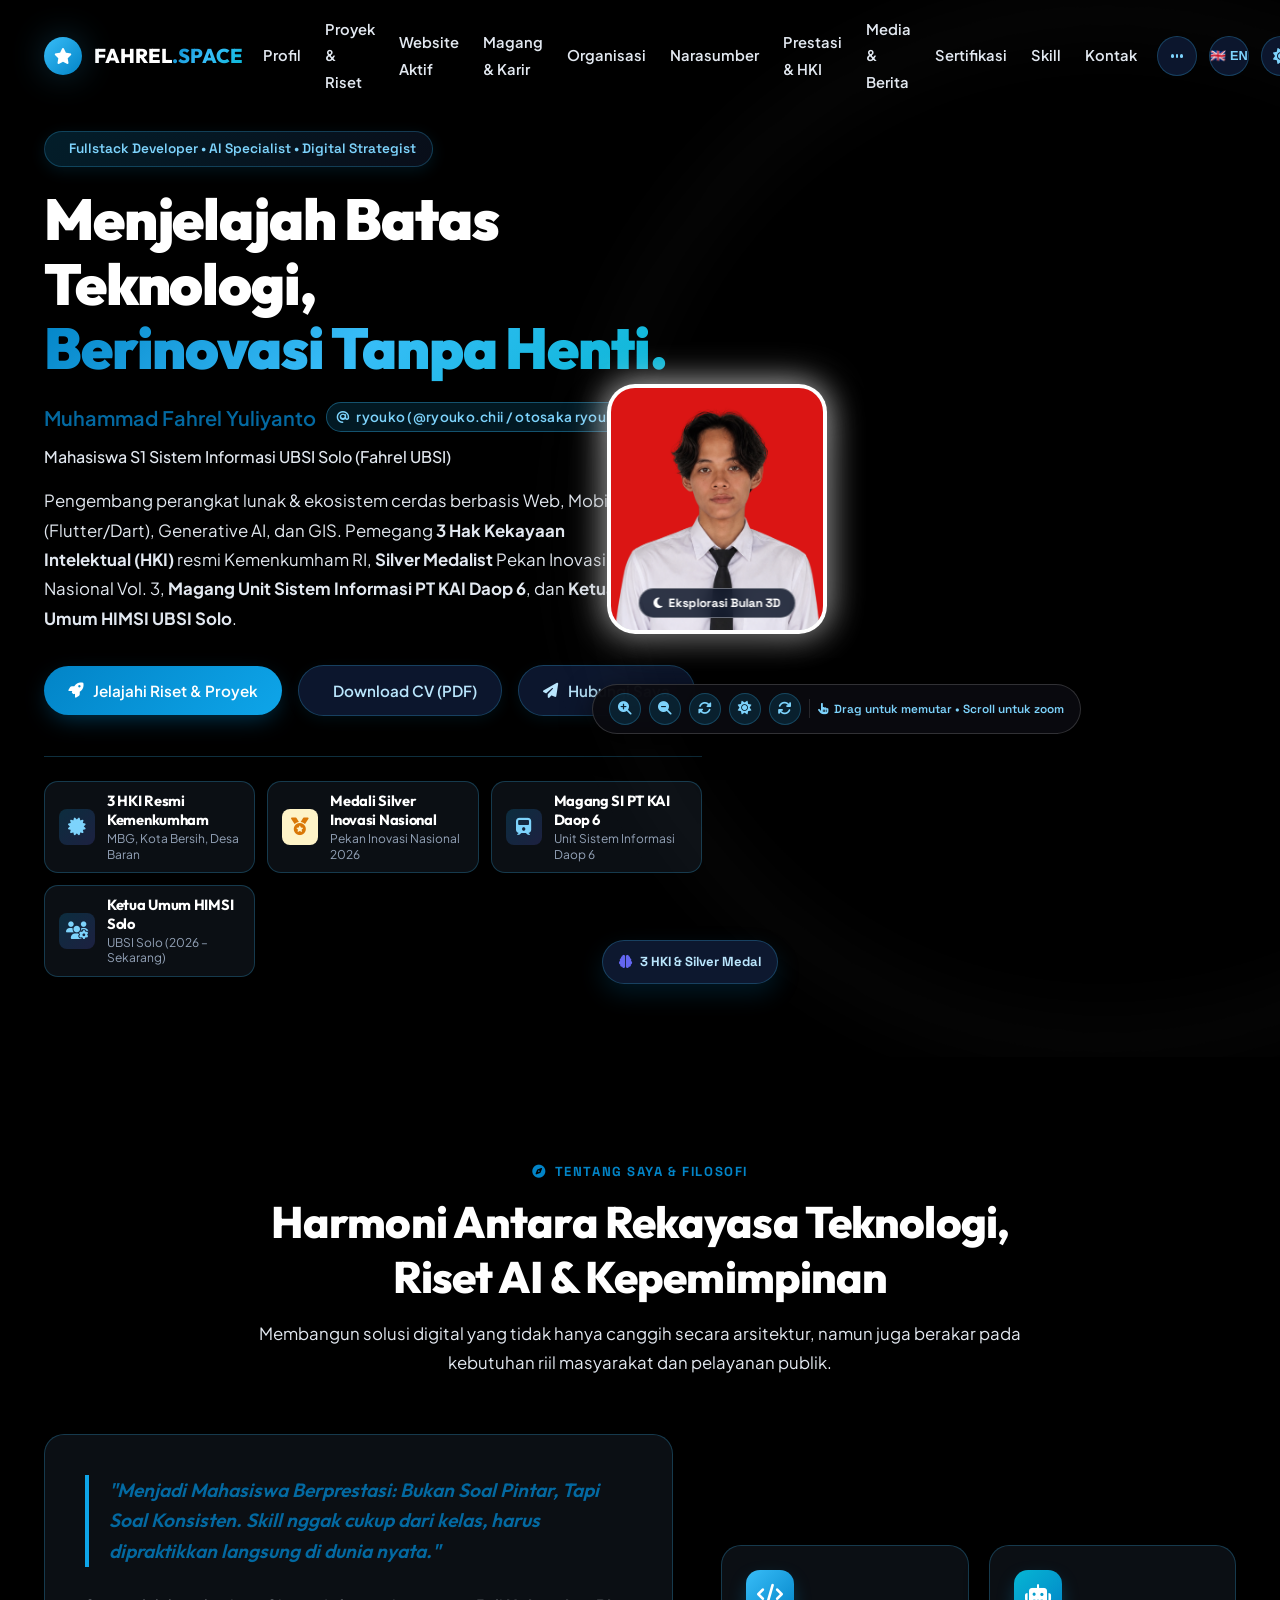
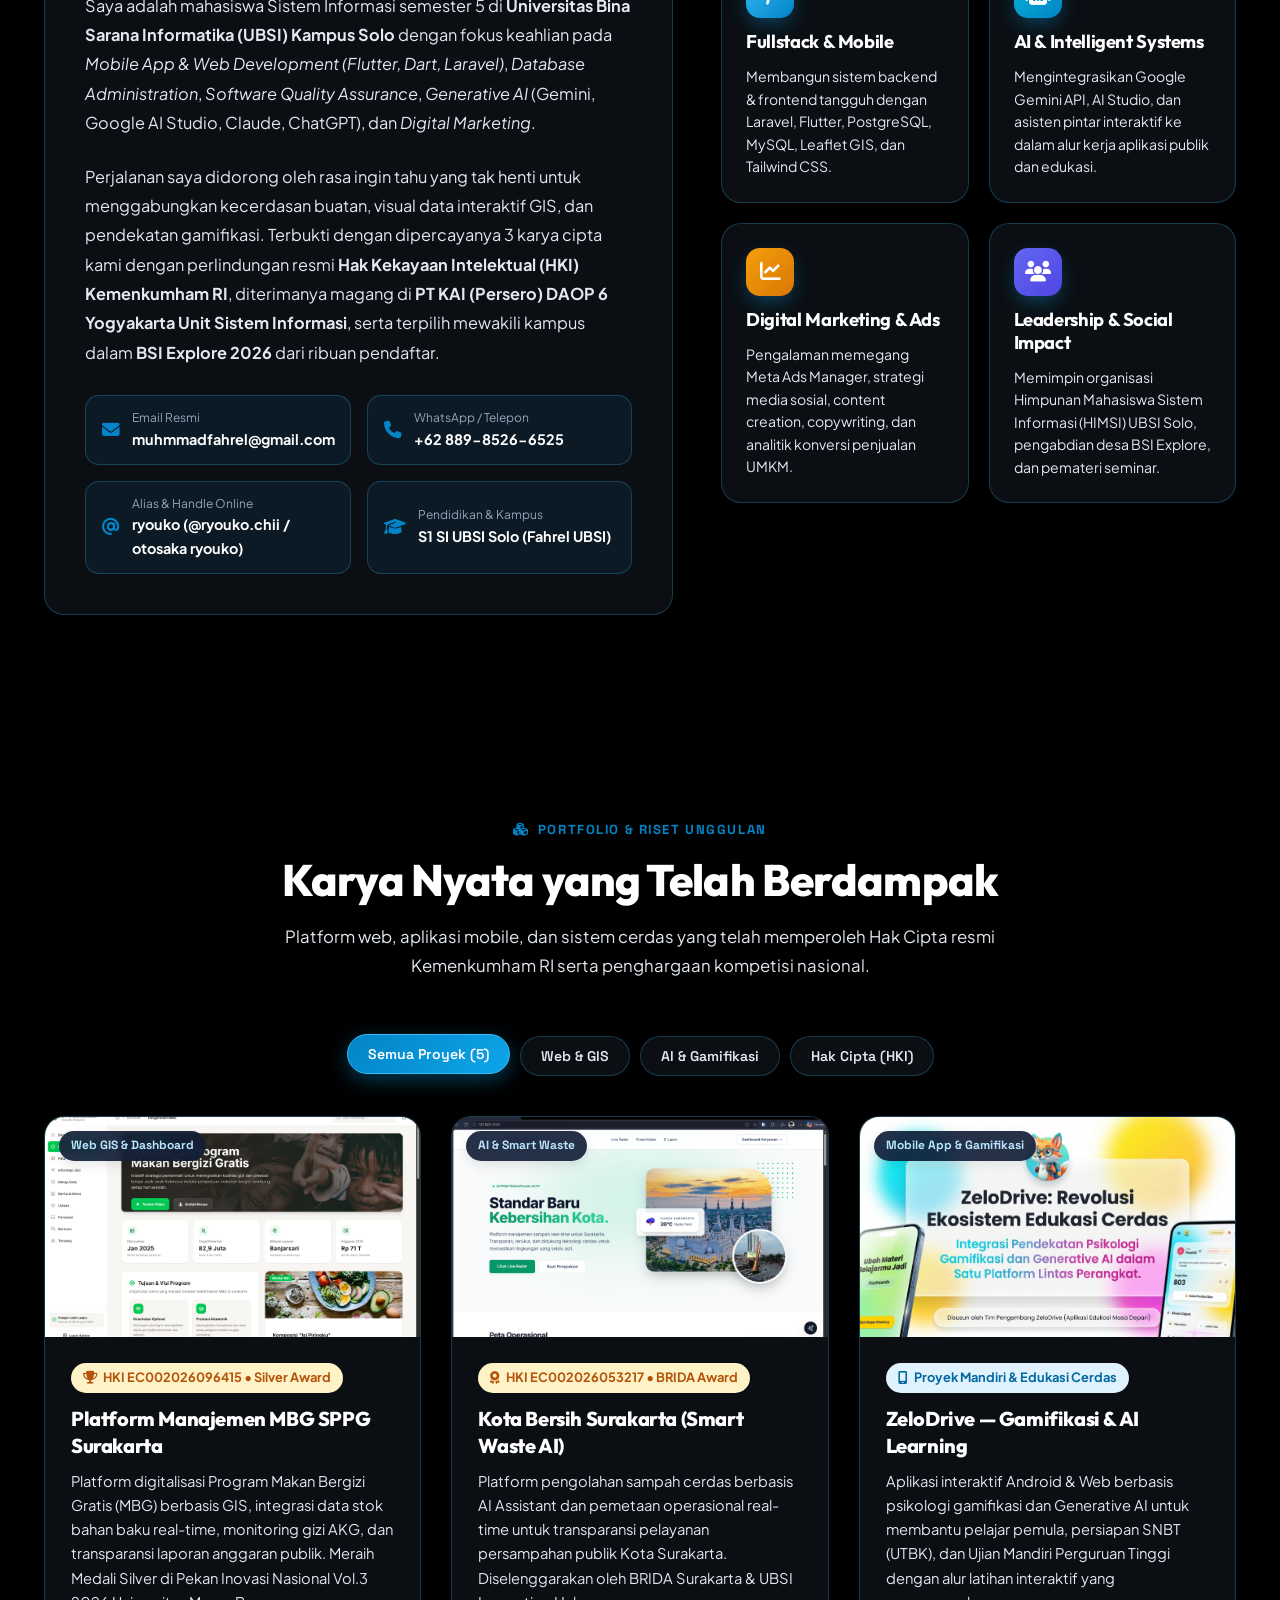
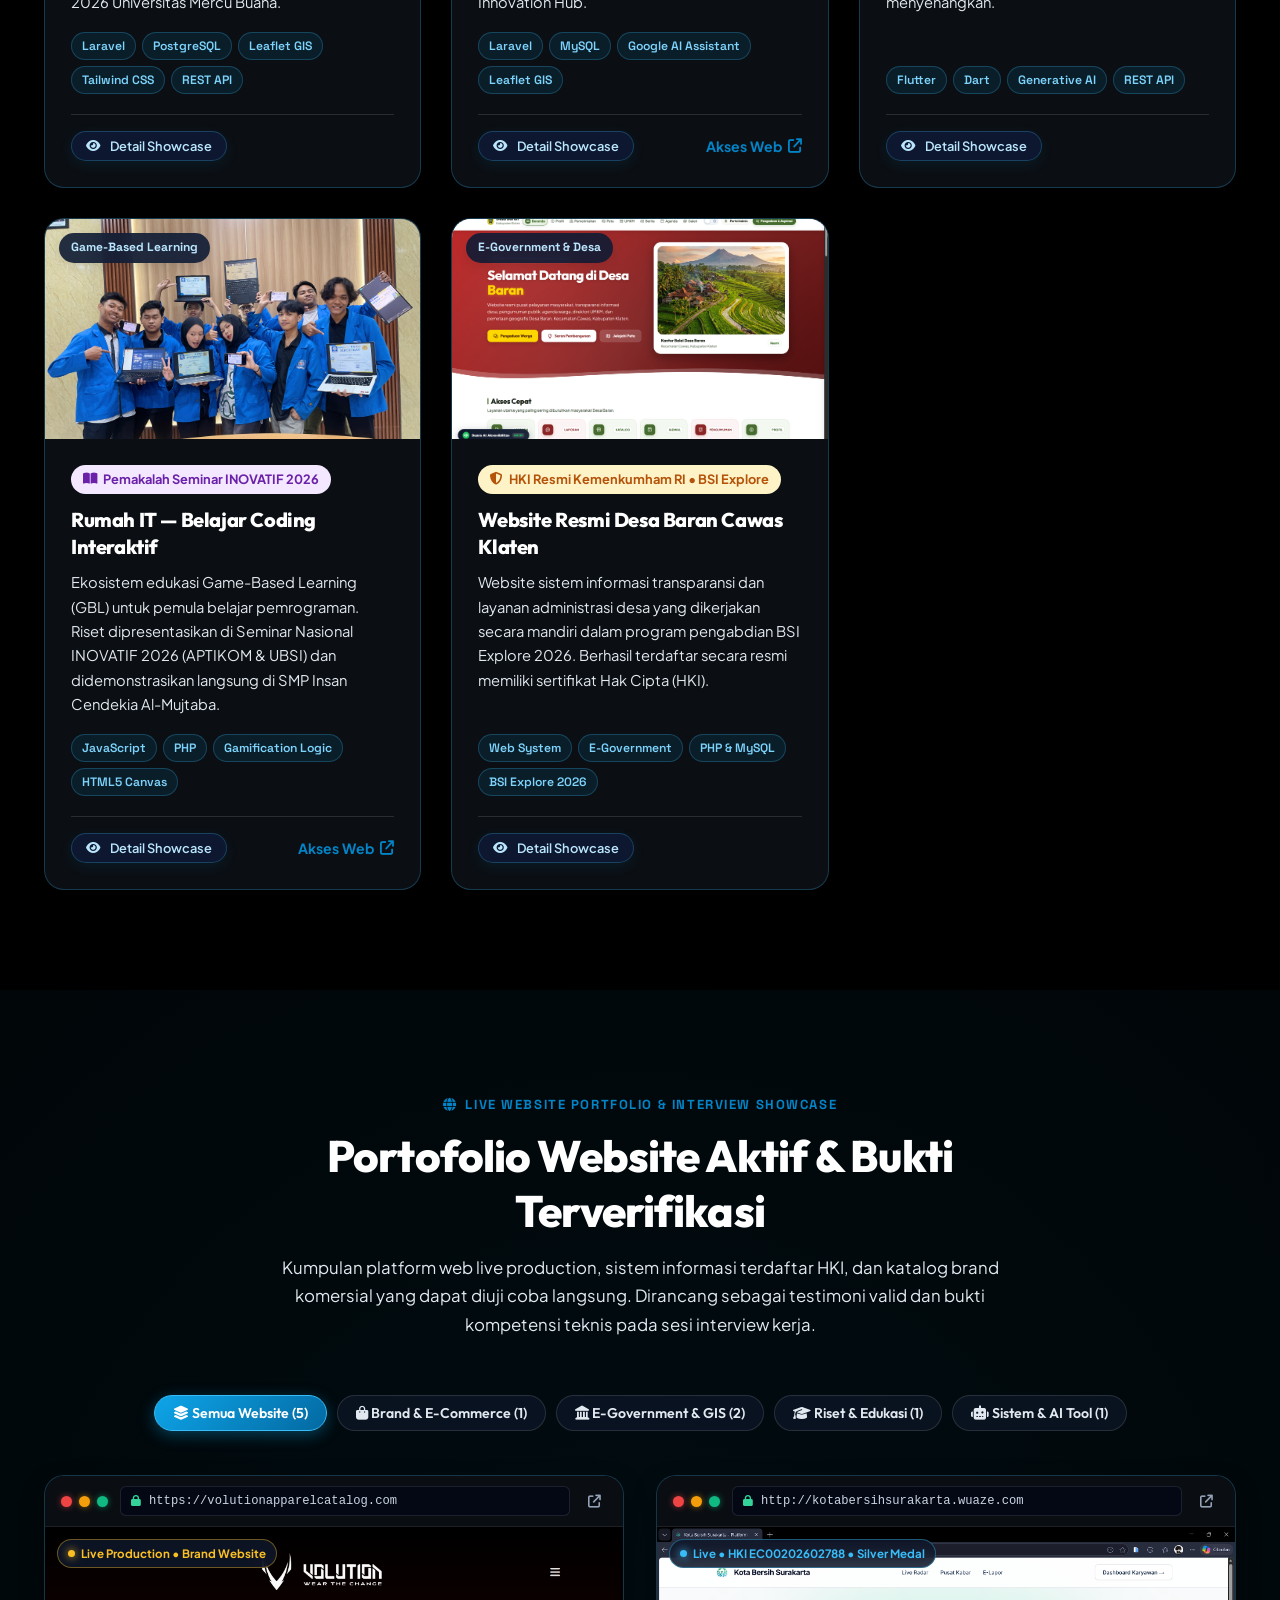
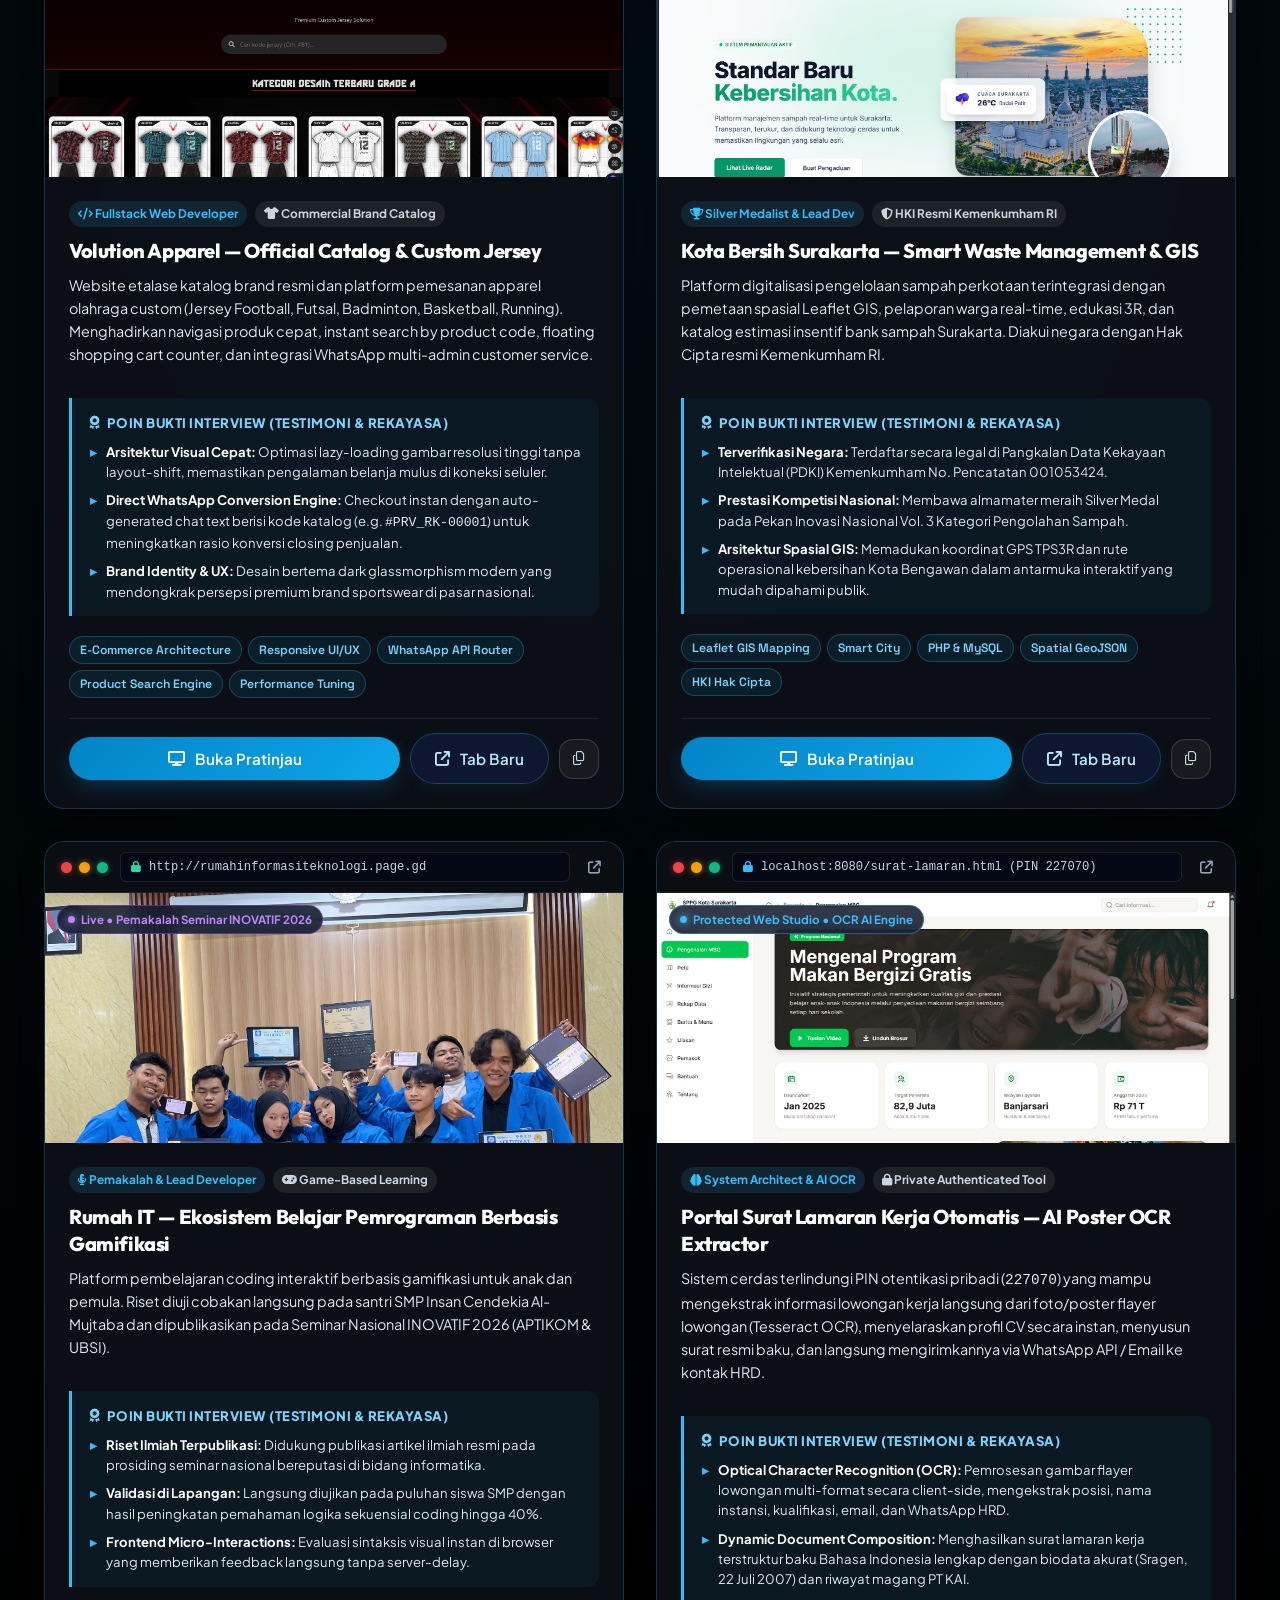
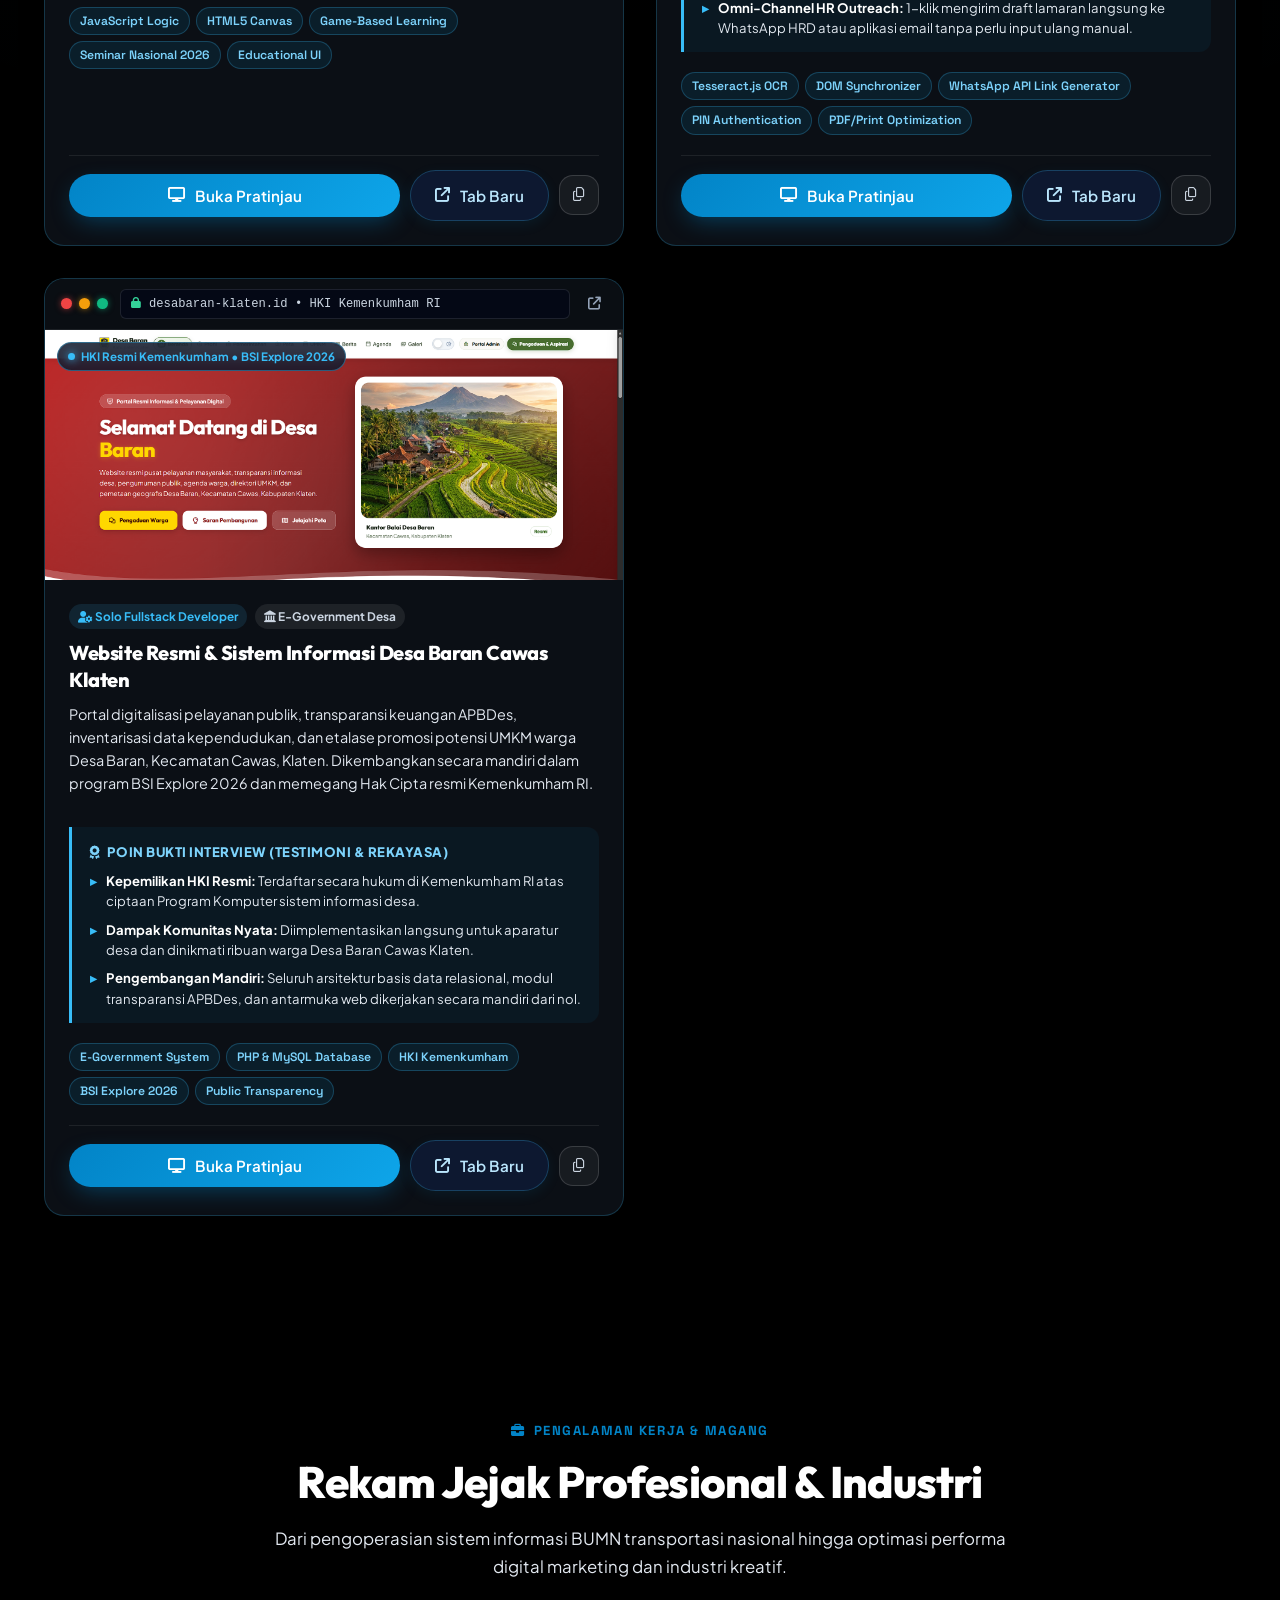
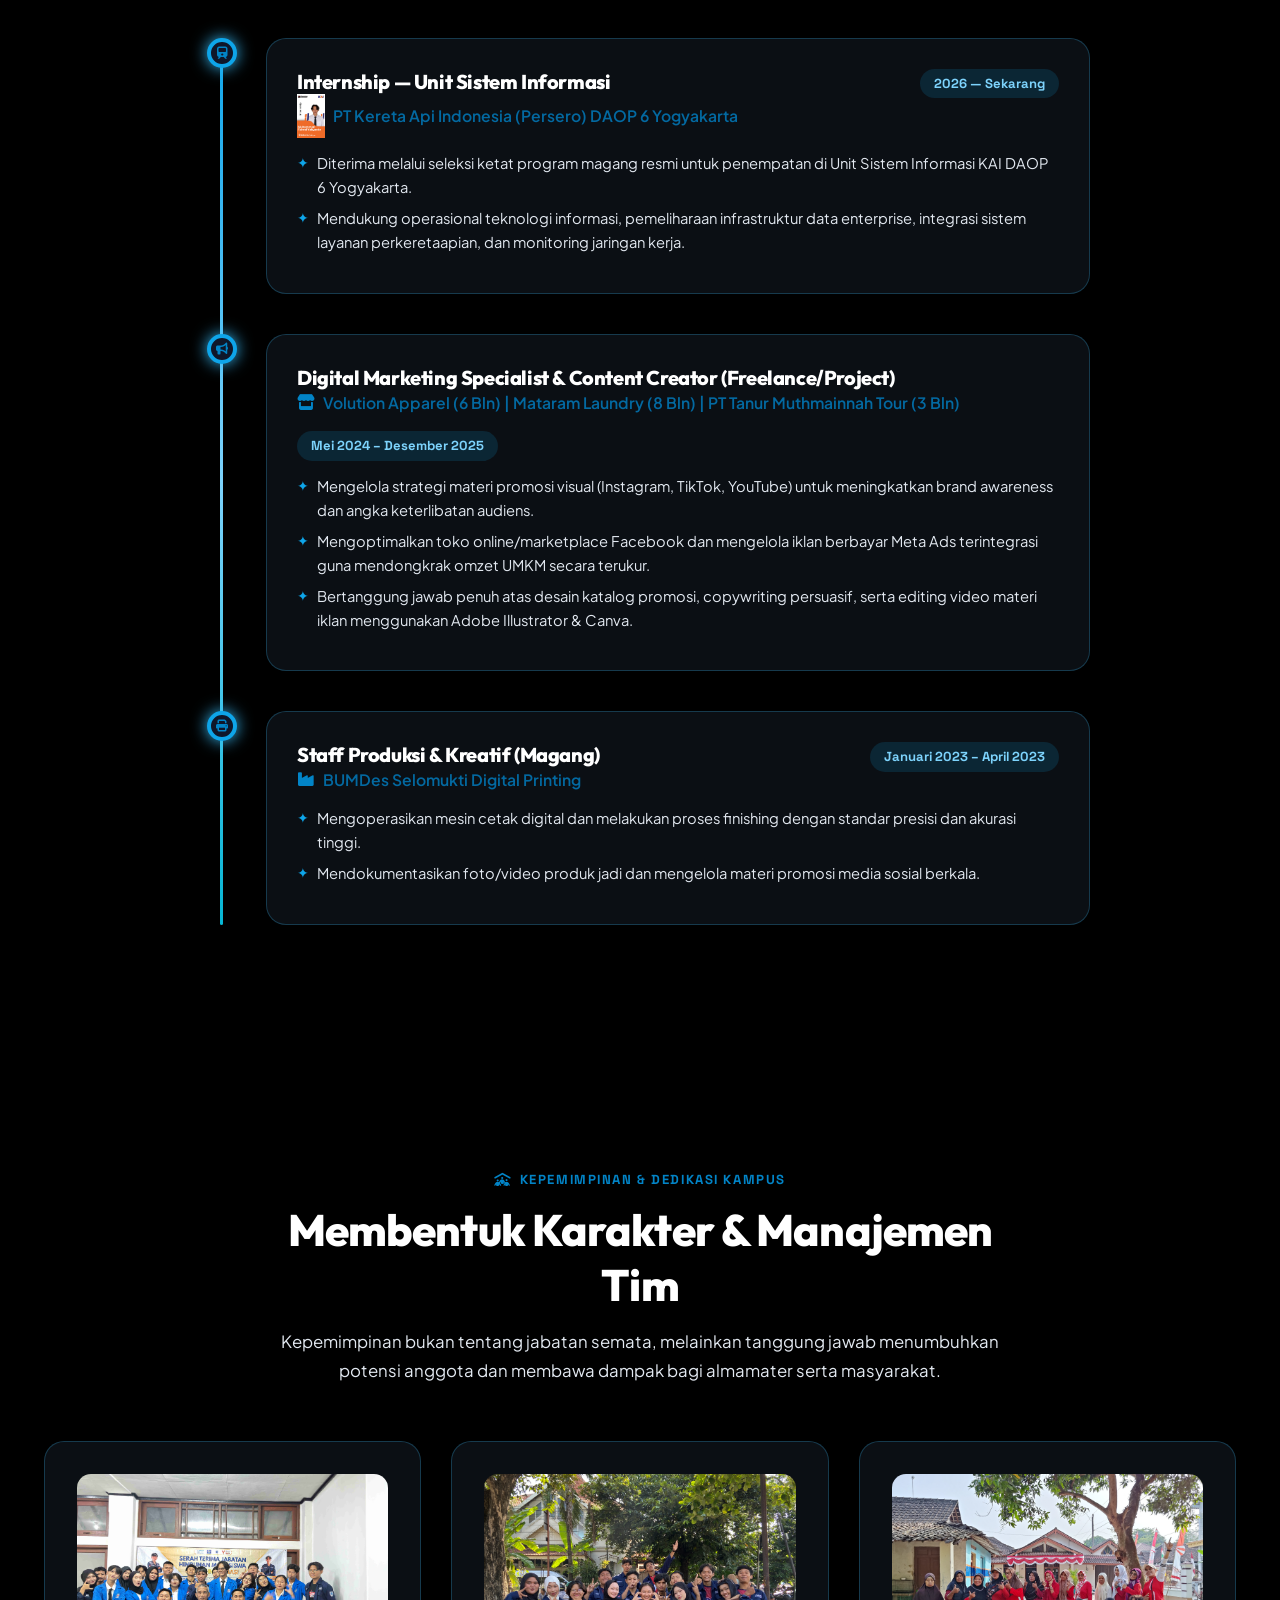
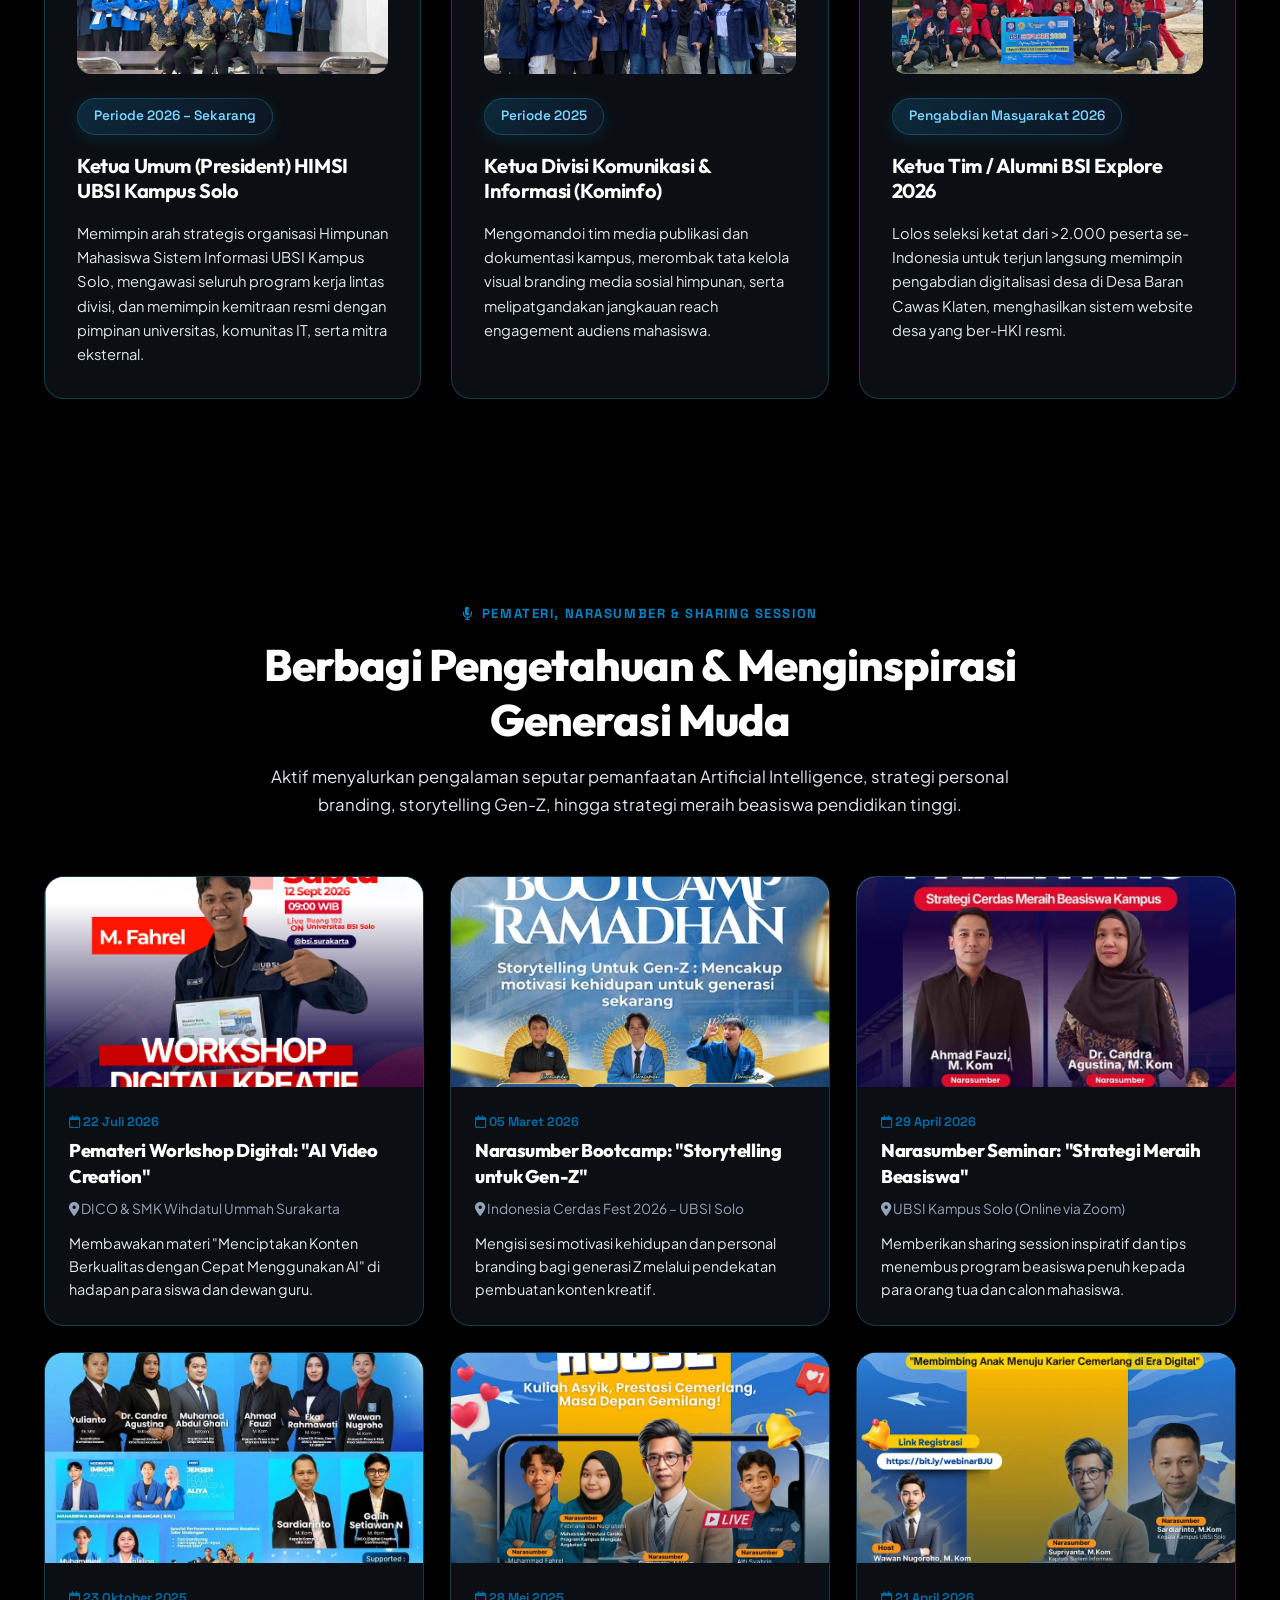
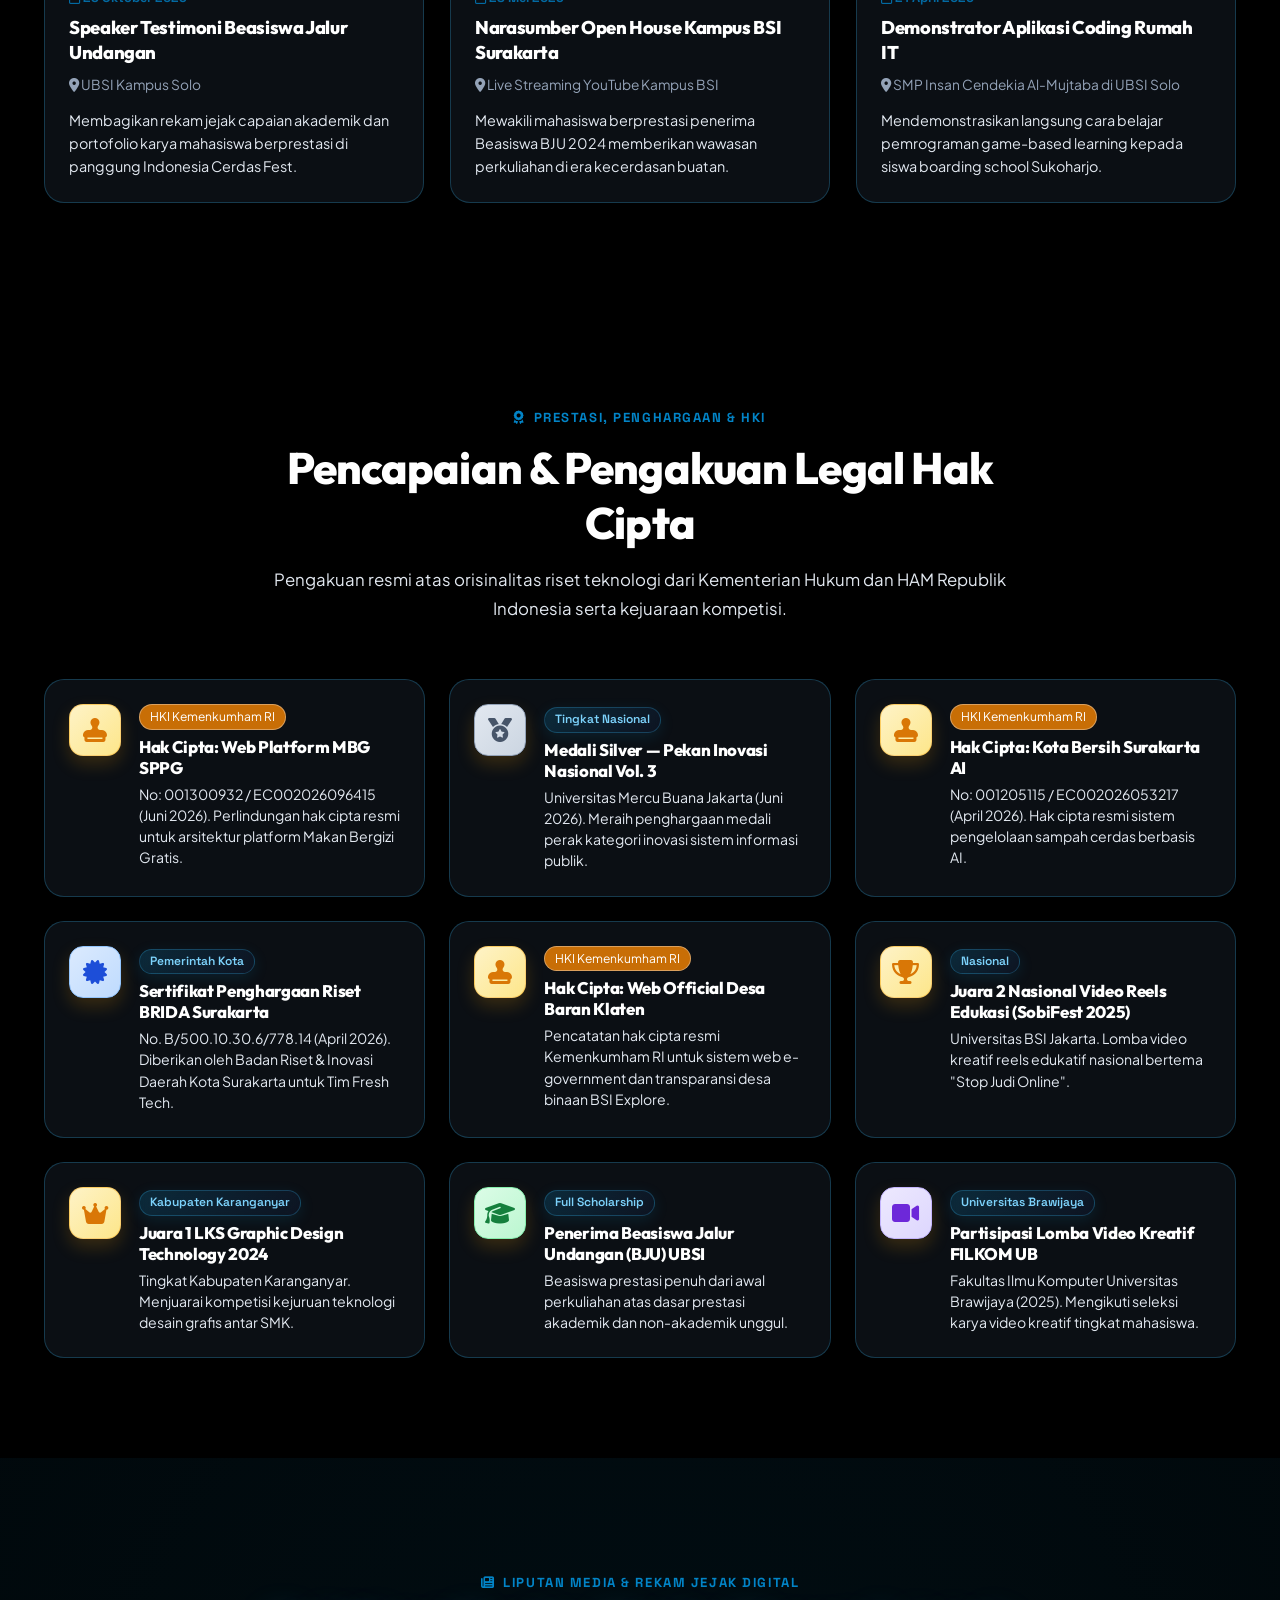
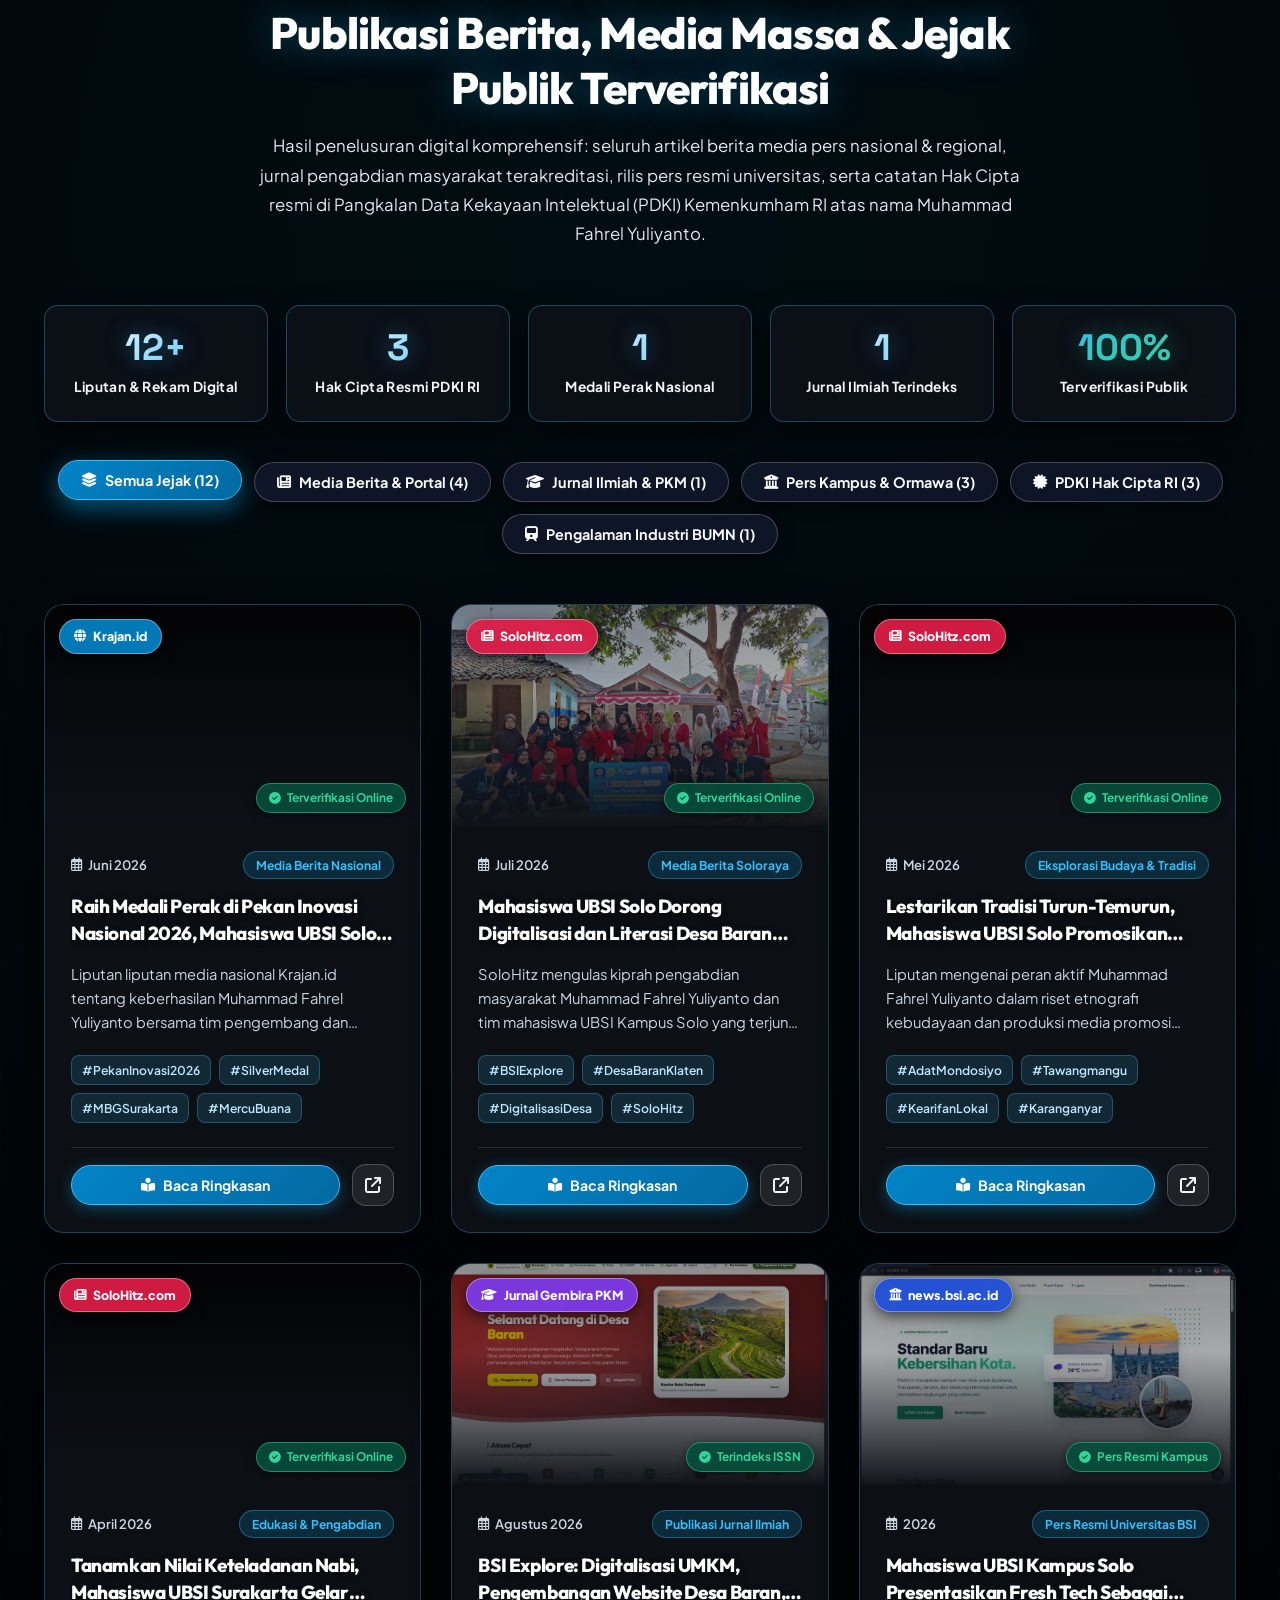
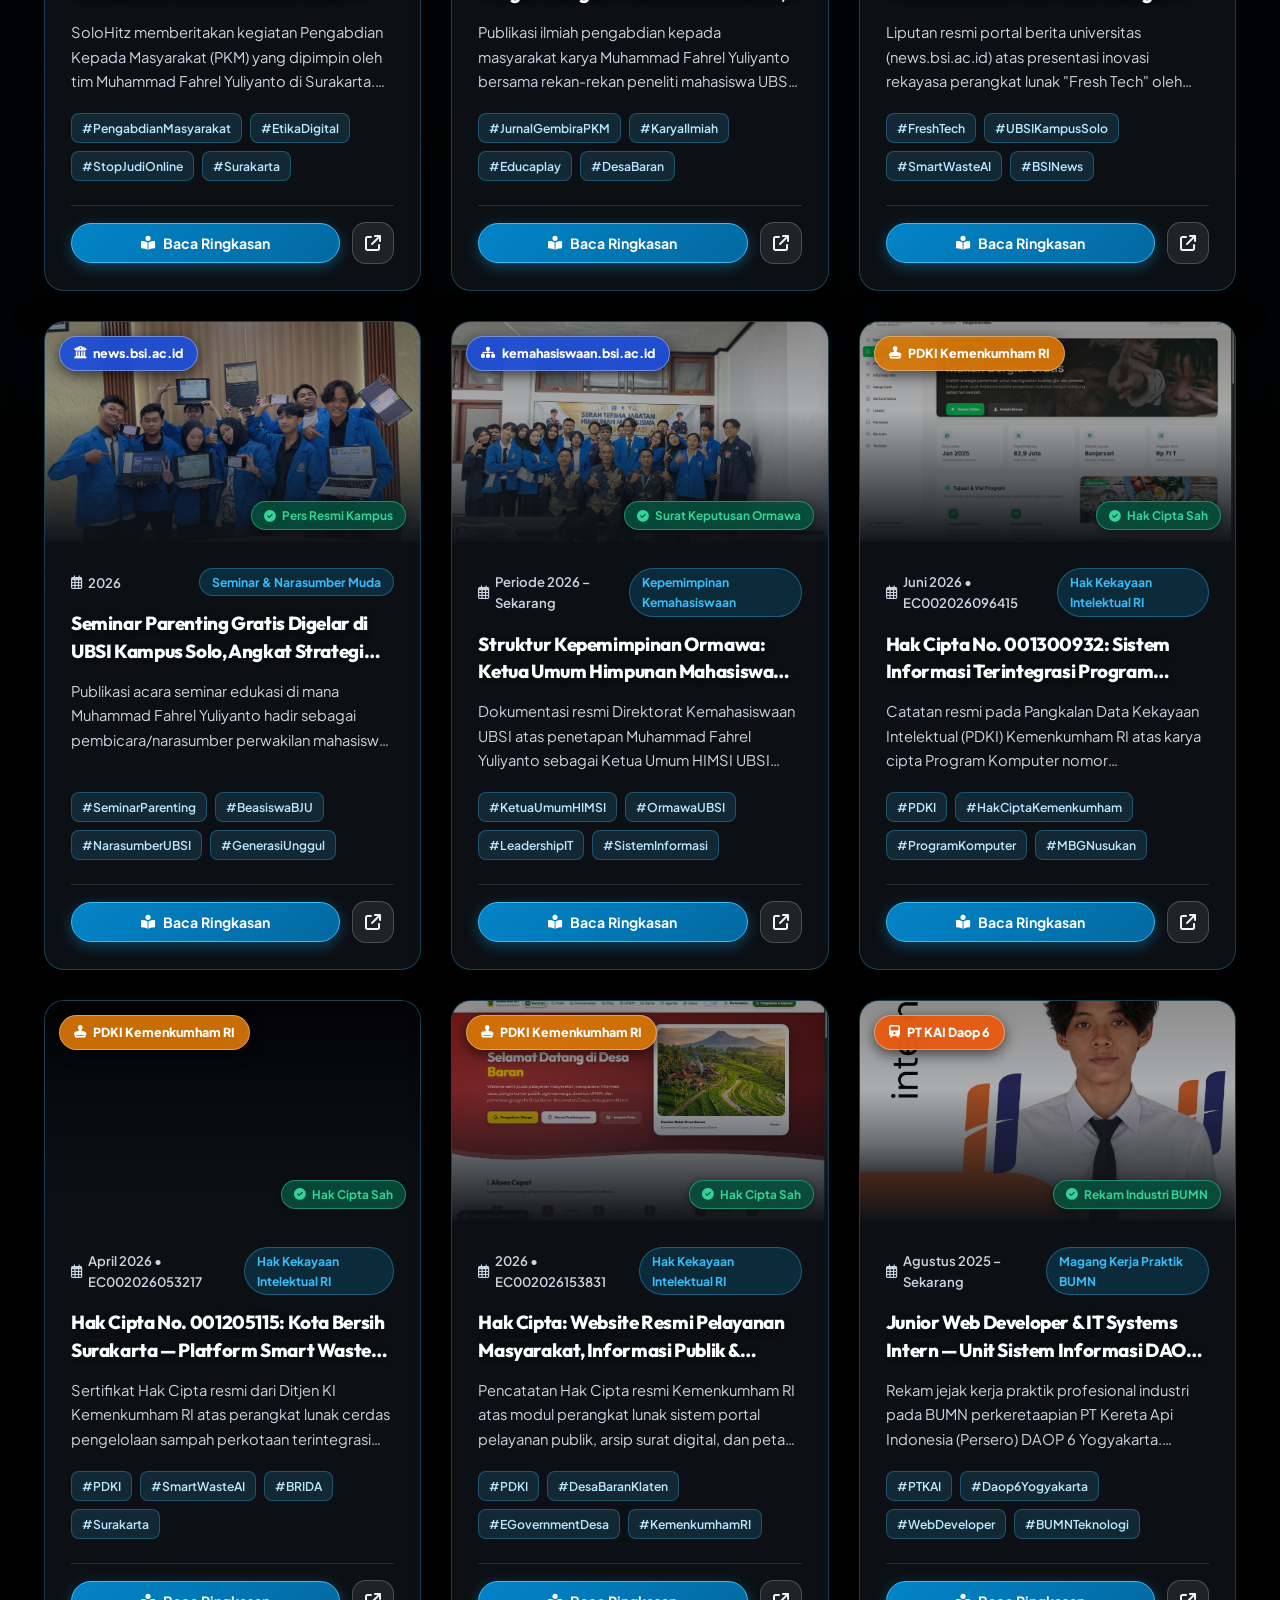
==== commit 6fc3cbc9: "feat(seo): optimasi SERP Google untuk kata kunci Muhammad Fahrel, ryouko, ryouko.chii, otosaka ryouk" ====
--- a/index.html
+++ b/index.html
@@ -3,8 +3,142 @@
 <head>
   <meta charset="UTF-8" />
   <meta name="viewport" content="width=device-width, initial-scale=1.0" />
-  <title>Muhammad Fahrel Yuliyanto | 3D Interactive Portfolio — Fullstack Developer & AI Specialist</title>
-  <meta name="description" content="Portofolio Interaktif 3D Celestial Muhammad Fahrel Yuliyanto. Mahasiswa Sistem Informasi UBSI, Fullstack Developer, Owner 3 HKI Kemenkumham, Silver Medalist Pekan Inovasi Nasional, Magang PT KAI Daop 6." />
+  
+  <!-- ===================================================================
+       PRIMARY SEO & META SEARCH ENGINE OPTIMIZATION
+       Target Keywords: Muhammad Fahrel, Muhammad Fahrel Yuliyanto,
+       ryouko, ryouko.chii, otosaka ryouko, fahrel ubsi
+       =================================================================== -->
+  <title>Muhammad Fahrel Yuliyanto (ryouko / otosaka ryouko) — Portofolio &amp; Web Developer UBSI Solo</title>
+  <meta name="title" content="Muhammad Fahrel Yuliyanto (ryouko / otosaka ryouko) — Portofolio &amp; Web Developer UBSI Solo" />
+  <meta name="description" content="Portofolio resmi Muhammad Fahrel Yuliyanto (dikenal sebagai ryouko, ryouko.chii, otosaka ryouko). Mahasiswa S1 Sistem Informasi UBSI Solo (fahrel ubsi), Fullstack Web Developer, SQA, AI Specialist, Pemegang 3 HKI Kemenkumham RI, dan Silver Medalist Pekan Inovasi Nasional." />
+  <meta name="keywords" content="Muhammad Fahrel, Muhammad Fahrel Yuliyanto, ryouko, ryouko.chii, otosaka ryouko, fahrel ubsi, Fahrel UBSI Solo, Fahrel BSI, portofolio fahrel, portofolio ryouko, fullstack developer solo, web developer ubsi, portofolio interaktif 3d" />
+  <meta name="author" content="Muhammad Fahrel Yuliyanto (ryouko)" />
+  <meta name="robots" content="index, follow, max-snippet:-1, max-image-preview:large, max-video-preview:-1" />
+  <meta name="googlebot" content="index, follow, max-snippet:-1, max-image-preview:large, max-video-preview:-1" />
+  
+  <!-- Canonical URL -->
+  <link rel="canonical" href="https://fhrelz.github.io/portfolio-3d-celestial/" />
+
+  <!-- Open Graph / Facebook / LinkedIn / WhatsApp Rich Link Preview -->
+  <meta property="og:type" content="profile" />
+  <meta property="og:url" content="https://fhrelz.github.io/portfolio-3d-celestial/" />
+  <meta property="og:title" content="Muhammad Fahrel Yuliyanto (ryouko / otosaka ryouko) — Portofolio 3D" />
+  <meta property="og:description" content="Portofolio resmi Muhammad Fahrel Yuliyanto (ryouko / ryouko.chii / otosaka ryouko / fahrel ubsi) — Mahasiswa Sistem Informasi UBSI Solo, Fullstack Developer &amp; AI Specialist." />
+  <meta property="og:image" content="https://fhrelz.github.io/portfolio-3d-celestial/assets/foto_profile.png" />
+  <meta property="og:image:alt" content="Muhammad Fahrel Yuliyanto (ryouko / otosaka ryouko) — Portofolio" />
+  <meta property="og:site_name" content="Fahrel Celestial Portfolio (ryouko)" />
+  <meta property="og:locale" content="id_ID" />
+  <meta property="og:locale:alternate" content="en_US" />
+  <meta property="profile:first_name" content="Muhammad Fahrel" />
+  <meta property="profile:last_name" content="Yuliyanto" />
+  <meta property="profile:username" content="ryouko.chii" />
+
+  <!-- Twitter / X Cards -->
+  <meta name="twitter:card" content="summary_large_image" />
+  <meta name="twitter:url" content="https://fhrelz.github.io/portfolio-3d-celestial/" />
+  <meta name="twitter:title" content="Muhammad Fahrel Yuliyanto (ryouko / otosaka ryouko) — Portofolio 3D" />
+  <meta name="twitter:description" content="Portofolio resmi Muhammad Fahrel Yuliyanto (ryouko / ryouko.chii / otosaka ryouko / fahrel ubsi) — Mahasiswa UBSI Solo &amp; Fullstack Developer." />
+  <meta name="twitter:image" content="https://fhrelz.github.io/portfolio-3d-celestial/assets/foto_profile.png" />
+  <meta name="twitter:creator" content="@ryouko.chii" />
+
+  <!-- JSON-LD Structured Data: Person, WebSite, & ProfilePage Schema for Google Knowledge Graph & SERP Top Ranking -->
+  <script type="application/ld+json">
+  {
+    "@context": "https://schema.org",
+    "@graph": [
+      {
+        "@type": "Person",
+        "@id": "https://fhrelz.github.io/portfolio-3d-celestial/#person",
+        "name": "Muhammad Fahrel Yuliyanto",
+        "givenName": "Muhammad Fahrel",
+        "familyName": "Yuliyanto",
+        "additionalName": "Otosaka Ryouko",
+        "alternateName": [
+          "Muhammad Fahrel",
+          "ryouko",
+          "ryouko.chii",
+          "otosaka ryouko",
+          "Otosaka Ryouko",
+          "fahrel ubsi",
+          "Fahrel UBSI",
+          "Fahrel"
+        ],
+        "url": "https://fhrelz.github.io/portfolio-3d-celestial/",
+        "image": "https://fhrelz.github.io/portfolio-3d-celestial/assets/foto_profile.png",
+        "jobTitle": "Fullstack Web Developer, SQA & AI Specialist",
+        "description": "Muhammad Fahrel Yuliyanto (ryouko / ryouko.chii / otosaka ryouko) adalah mahasiswa S1 Sistem Informasi UBSI Solo (fahrel ubsi), Fullstack Developer, pemegang 3 Hak Cipta HKI Kemenkumham RI, dan peraih medali perak Pekan Inovasi Nasional.",
+        "alumniOf": {
+          "@type": "CollegeOrUniversity",
+          "name": "Universitas Bina Sarana Informatika (UBSI Solo)",
+          "alternateName": "UBSI Kampus Surakarta",
+          "url": "https://www.bsi.ac.id"
+        },
+        "affiliation": {
+          "@type": "Organization",
+          "name": "Himpunan Mahasiswa Sistem Informasi (HIMSI) UBSI Solo",
+          "alternateName": "HIMSI UBSI Solo"
+        },
+        "worksFor": [
+          {
+            "@type": "Organization",
+            "name": "PT Kereta Api Indonesia (Persero) Daop 6 Yogyakarta",
+            "jobTitle": "Intern Unit Sistem Informasi"
+          },
+          {
+            "@type": "Organization",
+            "name": "Volution Apparel",
+            "jobTitle": "Founder & Lead Developer",
+            "url": "https://volutionapparelcatalog.com"
+          }
+        ],
+        "sameAs": [
+          "https://github.com/fhrelz",
+          "https://github.com/ryoukochii",
+          "https://instagram.com/ryouko.chii",
+          "https://tiktok.com/@ryouko.chii",
+          "https://linkedin.com/in/muhammad-fahrel-26075131b/",
+          "https://volutionapparelcatalog.com"
+        ],
+        "knowsAbout": [
+          "Fullstack Web Development",
+          "Software Quality Assurance (SQA)",
+          "Database Administration (BNSP)",
+          "Artificial Intelligence & LLMs",
+          "Mobile Development (Flutter & Dart)",
+          "Geographic Information Systems (GIS)",
+          "Digital Marketing"
+        ]
+      },
+      {
+        "@type": "WebSite",
+        "@id": "https://fhrelz.github.io/portfolio-3d-celestial/#website",
+        "url": "https://fhrelz.github.io/portfolio-3d-celestial/",
+        "name": "Portofolio Muhammad Fahrel Yuliyanto (ryouko)",
+        "alternateName": [
+          "Muhammad Fahrel Portfolio",
+          "Ryouko Chii Portfolio",
+          "Otosaka Ryouko Portfolio",
+          "Fahrel UBSI Portfolio"
+        ],
+        "description": "Portofolio Interaktif 3D Resmi Muhammad Fahrel Yuliyanto (ryouko / otosaka ryouko / fahrel ubsi).",
+        "publisher": {
+          "@id": "https://fhrelz.github.io/portfolio-3d-celestial/#person"
+        },
+        "inLanguage": ["id-ID", "en-US"]
+      },
+      {
+        "@type": "ProfilePage",
+        "@id": "https://fhrelz.github.io/portfolio-3d-celestial/#profilepage",
+        "url": "https://fhrelz.github.io/portfolio-3d-celestial/",
+        "name": "Profil & Portofolio Muhammad Fahrel Yuliyanto",
+        "mainEntity": {
+          "@id": "https://fhrelz.github.io/portfolio-3d-celestial/#person"
+        }
+      }
+    ]
+  }
+  </script>
   
   <!-- Favicon / Tab Icon -->
   <link rel="icon" href="assets/foto_profile.png" type="image/png" />
@@ -79,8 +213,8 @@
           </button>
 
           <!-- Quick Link to ATS CV Document Studio -->
-          <a href="cv-ats.html" class="btn btn-secondary" style="padding: 8px 16px; font-size: 0.85rem;" title="Buka Format CV Cetak ATS">
-            <i class="fa-solid fa-file-invoice"></i> <span data-i18n="btn_cv_ats">CV ATS</span>
+          <a href="cv-ats.html" class="btn btn-secondary btn-cv-ats" style="padding: 8px 16px; font-size: 0.85rem;" title="Buka Format CV Cetak ATS">
+            <i class="fa-solid fa-file-invoice"></i> <span data-i18n="btn_cv_ats" class="cv-text">CV ATS</span>
           </a>
 
           <!-- Mobile Toggle -->
@@ -90,6 +224,9 @@
         </div>
 
       </div>
+
+      <!-- Mobile Navigation Backdrop Overlay -->
+      <div id="nav-backdrop" class="nav-backdrop"></div>
     </header>
 
     <!-- ===================================================================
@@ -115,8 +252,11 @@
 
           <div class="hero-subtitle">
             <span>Muhammad Fahrel Yuliyanto</span>
+            <span class="hero-alias-badge" style="font-size: 0.85rem; font-weight: 600; color: #7dd3fc; background: rgba(14, 165, 233, 0.15); border: 1px solid rgba(56, 189, 248, 0.35); padding: 3px 10px; border-radius: 999px; letter-spacing: 0.3px; display: inline-flex; align-items: center; gap: 6px;">
+              <i class="fa-solid fa-at" style="font-size: 0.75rem;"></i> ryouko (@ryouko.chii / otosaka ryouko)
+            </span>
             <span style="color: var(--sky-400);">•</span>
-            <span style="font-weight: 500; font-size: 1rem; color: var(--text-muted);">Mahasiswa Sistem Informasi UBSI Solo</span>
+            <span style="font-weight: 500; font-size: 1rem; color: var(--text-muted);">Mahasiswa S1 Sistem Informasi UBSI Solo (Fahrel UBSI)</span>
           </div>
 
           <p class="hero-desc">
@@ -191,7 +331,7 @@
 
             <!-- Avatar Card with real photo -->
             <div class="avatar-card" id="hero-avatar-card">
-              <img src="assets/foto_profile.png" alt="Muhammad Fahrel Yuliyanto" class="avatar-img" />
+              <img src="assets/foto_profile.png" alt="Muhammad Fahrel Yuliyanto (ryouko / otosaka ryouko / fahrel ubsi) — Portofolio 3D" class="avatar-img" />
               <button class="moon-view-toggle" id="moon-view-toggle" title="Beralih antara Mode Profil & Eksplorasi Bulan Penuh">
                 <i class="fa-solid fa-moon"></i> <span id="toggle-view-text">Eksplorasi Bulan 3D</span>
               </button>
@@ -274,7 +414,7 @@
               <div class="contact-pill" data-copy="muhmmadfahrel@gmail.com" title="Klik untuk menyalin email" style="cursor: pointer;">
                 <i class="fa-solid fa-envelope"></i>
                 <div>
-                  <small style="color: var(--text-subtle); display: block;">Email</small>
+                  <small style="color: var(--text-subtle); display: block;">Email Resmi</small>
                   <strong>muhmmadfahrel@gmail.com</strong>
                 </div>
               </div>
@@ -287,19 +427,19 @@
                 </div>
               </div>
 
-              <div class="contact-pill">
-                <i class="fa-solid fa-location-dot"></i>
+              <div class="contact-pill" title="Handle & Moniker Online">
+                <i class="fa-solid fa-at"></i>
                 <div>
-                  <small style="color: var(--text-subtle); display: block;">Domisili</small>
-                  <strong>Karanganyar, Jawa Tengah</strong>
+                  <small style="color: var(--text-subtle); display: block;">Alias &amp; Handle Online</small>
+                  <strong>ryouko (@ryouko.chii / otosaka ryouko)</strong>
                 </div>
               </div>
 
               <div class="contact-pill">
                 <i class="fa-solid fa-graduation-cap"></i>
                 <div>
-                  <small style="color: var(--text-subtle); display: block;">Pendidikan</small>
-                  <strong>S1 Sistem Informasi UBSI</strong>
+                  <small style="color: var(--text-subtle); display: block;">Pendidikan &amp; Kampus</small>
+                  <strong>S1 SI UBSI Solo (Fahrel UBSI)</strong>
                 </div>
               </div>
             </div>
@@ -2213,10 +2353,10 @@
     <footer class="cosmic-footer">
       <div class="container footer-content">
         <div class="footer-text">
-          © 2026 <strong>Muhammad Fahrel Yuliyanto</strong> • All Rights Reserved. Built with Three.js 3D Celestial Engine.
+          © 2026 <strong>Muhammad Fahrel Yuliyanto</strong> (<em>ryouko / @ryouko.chii / otosaka ryouko</em>) • All Rights Reserved. Built with Three.js 3D Celestial Engine.
         </div>
         <div class="footer-badge">
-          <span>UBSI Solo • S1 Sistem Informasi • 3 HKI Kemenkumham RI</span>
+          <span>Universitas Bina Sarana Informatika (Fahrel UBSI Solo) • S1 Sistem Informasi • 3 HKI Kemenkumham RI</span>
         </div>
       </div>
     </footer>
--- a/portfolio.css
+++ b/portfolio.css
@@ -1113,7 +1113,7 @@
 
 .projects-grid {
   display: grid;
-  grid-template-columns: repeat(auto-fill, minmax(360px, 1fr));
+  grid-template-columns: repeat(auto-fill, minmax(min(100%, 340px), 1fr));
   gap: 30px;
 }
 
@@ -1371,7 +1371,7 @@
 
 .leadership-grid {
   display: grid;
-  grid-template-columns: repeat(auto-fit, minmax(360px, 1fr));
+  grid-template-columns: repeat(auto-fit, minmax(min(100%, 340px), 1fr));
   gap: 30px;
 }
 
@@ -1411,7 +1411,7 @@
 
 .speaker-grid {
   display: grid;
-  grid-template-columns: repeat(auto-fill, minmax(320px, 1fr));
+  grid-template-columns: repeat(auto-fill, minmax(min(100%, 300px), 1fr));
   gap: 26px;
 }
 
@@ -1484,7 +1484,7 @@
 
 .awards-grid {
   display: grid;
-  grid-template-columns: repeat(auto-fill, minmax(320px, 1fr));
+  grid-template-columns: repeat(auto-fill, minmax(min(100%, 300px), 1fr));
   gap: 24px;
 }
 
@@ -1648,7 +1648,7 @@
 /* Grid Layout */
 .press-grid {
   display: grid;
-  grid-template-columns: repeat(auto-fill, minmax(360px, 1fr));
+  grid-template-columns: repeat(auto-fill, minmax(min(100%, 340px), 1fr));
   gap: 30px;
 }
 
@@ -2291,95 +2291,7 @@
   opacity: 1;
 }
 
-/* ===================================================================
-   RESPONSIVE MEDIA QUERIES
-   =================================================================== */
-@media (max-width: 1024px) {
-  .hero-grid {
-    grid-template-columns: 1fr;
-    text-align: center;
-    gap: 40px;
-  }
-  .hero-desc {
-    margin-left: auto;
-    margin-right: auto;
-  }
-  .hero-actions {
-    justify-content: center;
-  }
-  .hero-subtitle {
-    justify-content: center;
-  }
-  .hero-visual {
-    justify-content: center;
-  }
-  .cosmic-avatar-stage {
-    width: clamp(520px, 85vw, 680px);
-    height: clamp(520px, 85vw, 680px);
-    margin-right: auto;
-    margin-left: auto;
-  }
-  .avatar-card {
-    left: 50%;
-    top: 50%;
-    transform: translate(-50%, -50%);
-  }
-  .avatar-card:hover {
-    transform: translate(-50%, -50%) scale(1.03);
-  }
-  .moon-interactive-controls {
-    left: 50%;
-    transform: translateX(-50%);
-    bottom: -20px;
-  }
-  .cosmic-avatar-stage.moon-focus .avatar-card {
-    left: 20px;
-    bottom: 20px;
-    transform: none;
-  }
-  .about-grid {
-    grid-template-columns: 1fr;
-  }
-  .cert-grid {
-    grid-template-columns: 1fr;
-  }
-}
-
-@media (max-width: 768px) {
-  .nav-menu {
-    display: none;
-  }
-  .mobile-toggle {
-    display: flex;
-  }
-  .cosmic-avatar-stage {
-    width: clamp(340px, 94vw, 440px);
-    height: clamp(340px, 94vw, 440px);
-    margin-right: auto;
-    margin-left: auto;
-  }
-  .avatar-card {
-    width: 220px;
-    height: 220px;
-  }
-  .moon-interactive-controls {
-    padding: 6px 12px;
-  }
-  .moon-drag-hint {
-    display: none;
-  }
-  .orbit-ring-1 { width: 340px; height: 340px; }
-  .orbit-ring-2 { width: 400px; height: 400px; }
-  .pillars-grid {
-    grid-template-columns: 1fr;
-  }
-  .projects-grid {
-    grid-template-columns: 1fr;
-  }
-  .contact-box {
-    padding: 40px 24px;
-  }
-}
+/* (Responsive styles are centralized at the bottom of stylesheet for full cascading precedence) */
 
 /* ===================================================================
    SECTION: LIVE WEBSITES & INTERVIEW PROOF SHOWCASE
@@ -2427,7 +2339,7 @@
 
 .live-web-grid {
   display: grid;
-  grid-template-columns: repeat(auto-fit, minmax(520px, 1fr));
+  grid-template-columns: repeat(auto-fit, minmax(min(100%, 460px), 1fr));
   gap: 32px;
 }
 
@@ -3046,17 +2958,562 @@
   white-space: nowrap;
 }
 
+/* ===================================================================
+   UNIFIED COMPREHENSIVE RESPONSIVE DESIGN SYSTEM
+   Covers Desktops, Laptops, Tablets, and Mobile Phones (Down to 320px)
+   =================================================================== */
+
+/* --- Mobile Navigation Drawer & Backdrop --- */
+.nav-backdrop {
+  position: fixed;
+  inset: 0;
+  background: rgba(0, 0, 0, 0.72);
+  backdrop-filter: blur(8px);
+  -webkit-backdrop-filter: blur(8px);
+  z-index: 98;
+  opacity: 0;
+  pointer-events: none;
+  transition: opacity var(--trans-smooth);
+}
+
+.nav-backdrop.active {
+  opacity: 1;
+  pointer-events: auto;
+}
+
+@media (max-width: 992px) {
+  .nav-menu {
+    position: fixed;
+    top: 0;
+    right: -100%;
+    width: min(320px, 86vw);
+    height: 100vh;
+    height: 100dvh;
+    background: rgba(8, 10, 18, 0.98);
+    backdrop-filter: blur(28px);
+    -webkit-backdrop-filter: blur(28px);
+    border-left: 1px solid rgba(56, 189, 248, 0.25);
+    box-shadow: -15px 0 45px rgba(0, 0, 0, 0.9);
+    padding: 80px 20px 30px;
+    display: flex;
+    flex-direction: column;
+    align-items: stretch;
+    gap: 8px;
+    z-index: 99;
+    overflow-y: auto;
+    transition: right 0.35s cubic-bezier(0.16, 1, 0.3, 1);
+  }
+
+  .nav-menu.active {
+    right: 0;
+  }
+
+  .mobile-toggle {
+    display: flex !important;
+  }
+
+  .nav-link {
+    padding: 10px 14px;
+    border-radius: var(--radius-sm);
+    font-size: 0.95rem;
+    color: #e2e8f0;
+    display: flex;
+    align-items: center;
+    border-bottom: 1px solid rgba(255, 255, 255, 0.05);
+    transition: all var(--trans-fast);
+  }
+
+  .nav-link:hover, .nav-link.active {
+    background: rgba(14, 165, 233, 0.15);
+    color: #38bdf8;
+    transform: translateX(4px);
+  }
+
+  .nav-link::after {
+    display: none;
+  }
+}
+
+/* --- Hero Section & 3D Moon Stage on Tablets / Laptops --- */
+@media (max-width: 1024px) {
+  .hero-section {
+    padding-top: 100px;
+    padding-bottom: 50px;
+    min-height: auto;
+    overflow: hidden;
+  }
+  .hero-grid {
+    grid-template-columns: 1fr;
+    text-align: center;
+    gap: 28px;
+  }
+  .hero-intro {
+    display: flex;
+    flex-direction: column;
+    align-items: center;
+  }
+  .hero-visual {
+    position: relative !important;
+    width: 100% !important;
+    max-width: 520px !important;
+    height: 330px !important;
+    display: flex !important;
+    justify-content: center !important;
+    align-items: center !important;
+    margin: 10px auto 25px !important;
+    overflow: visible !important;
+    z-index: 5;
+  }
+  .cosmic-avatar-stage {
+    position: relative !important;
+    top: auto !important;
+    left: auto !important;
+    right: auto !important;
+    bottom: auto !important;
+    transform: none !important;
+    width: 100% !important;
+    height: 100% !important;
+    margin: 0 auto !important;
+    display: flex !important;
+    align-items: center !important;
+    justify-content: center !important;
+  }
+  /* Large Fixed Moon Sphere Backdrop on Small Screens (Non-interactive) */
+  .cosmic-avatar-stage #canvas-moon-3d {
+    position: absolute !important;
+    top: 50% !important;
+    left: 50% !important;
+    transform: translate(-50%, -50%) !important;
+    width: clamp(380px, 92vw, 520px) !important;
+    height: clamp(380px, 92vw, 520px) !important;
+    z-index: 1 !important;
+    pointer-events: none !important;
+    cursor: default !important;
+    touch-action: pan-y !important;
+    opacity: 0.92 !important;
+    filter: drop-shadow(0 0 35px rgba(56, 189, 248, 0.35)) !important;
+  }
+  .cosmic-avatar-stage .lunar-atmosphere-glow {
+    position: absolute !important;
+    top: 50% !important;
+    left: 50% !important;
+    transform: translate(-50%, -50%) !important;
+    width: clamp(380px, 92vw, 520px) !important;
+    height: clamp(380px, 92vw, 520px) !important;
+    z-index: 0 !important;
+    filter: blur(35px) !important;
+    opacity: 0.8 !important;
+  }
+  /* Profile Photo Card: Cleanly centered in front of the glowing moon, no collision */
+  .avatar-card {
+    position: relative !important;
+    top: auto !important;
+    left: auto !important;
+    bottom: auto !important;
+    right: auto !important;
+    transform: none !important;
+    margin: 0 auto !important;
+    width: clamp(165px, 46vw, 195px) !important;
+    height: clamp(190px, 52vw, 225px) !important;
+    z-index: 10 !important;
+    border-radius: 24px !important;
+    border: 3.5px solid rgba(255, 255, 255, 0.96) !important;
+    box-shadow: 0 20px 50px rgba(0, 0, 0, 0.85), 0 0 35px rgba(56, 189, 248, 0.45) !important;
+  }
+  .avatar-card:hover {
+    transform: translateY(-4px) scale(1.02) !important;
+  }
+  /* Hide all interactive moon controls, buttons, tooltips and float tags on mobile/tablet */
+  .moon-interactive-controls,
+  .moon-view-toggle,
+  .lunar-hotspot-tooltip,
+  .float-tag,
+  .orbit-ring-1,
+  .orbit-ring-2 {
+    display: none !important;
+  }
+  .hero-title {
+    font-size: clamp(1.85rem, 6.5vw, 3rem) !important;
+    line-height: 1.15;
+    margin-bottom: 14px;
+  }
+  .hero-subtitle {
+    justify-content: center;
+    font-size: 0.95rem;
+    gap: 8px;
+    margin-bottom: 12px;
+  }
+  .hero-desc {
+    margin: 0 auto 24px;
+    font-size: 0.92rem;
+    line-height: 1.65;
+  }
+  .hero-actions {
+    justify-content: center;
+    gap: 10px;
+    margin-bottom: 28px;
+  }
+
+  /* Grid Layouts to 1-column on tablet/mobile */
+  .about-grid,
+  .cert-grid {
+    grid-template-columns: 1fr;
+  }
+}
+
+/* --- Tablets & Mobile Phones (<= 768px) --- */
 @media (max-width: 768px) {
-  .live-web-grid {
-    grid-template-columns: 1fr;
+  .container {
+    padding-left: 16px;
+    padding-right: 16px;
+  }
+
+  .section-header {
+    margin-bottom: 36px !important;
+  }
+  .section-title {
+    font-size: clamp(1.65rem, 5vw, 2.2rem) !important;
+  }
+  .section-desc {
+    font-size: 0.92rem !important;
+  }
+
+  /* Universal 1-Column Responsive Grids */
+  .projects-grid,
+  .live-web-grid,
+  .leadership-grid,
+  .speaker-grid,
+  .press-grid,
+  .cert-grid,
+  .pillars-grid,
+  .awards-grid,
+  .skill-category-grid {
+    grid-template-columns: 1fr !important;
+    gap: 18px !important;
+  }
+
+  /* Timeline on Mobile */
+  .timeline-container::before {
+    left: 14px !important;
+  }
+  .timeline-node {
+    left: 1px !important;
+    width: 26px !important;
+    height: 26px !important;
+  }
+  .timeline-item {
+    padding-left: 44px !important;
+    margin-bottom: 24px !important;
+  }
+  .timeline-card {
+    padding: 18px 14px !important;
+  }
+  .timeline-header {
+    flex-direction: column !important;
+    align-items: flex-start !important;
+    gap: 6px !important;
+  }
+  .timeline-role {
+    font-size: 1.05rem !important;
+  }
+  .timeline-company {
+    font-size: 0.85rem !important;
+  }
+  .timeline-date {
+    font-size: 0.75rem !important;
+    padding: 2px 10px !important;
+  }
+  .timeline-bullets li {
+    font-size: 0.84rem !important;
+  }
+
+  /* Press Stat Strip */
+  .press-stat-strip {
+    grid-template-columns: repeat(2, 1fr) !important;
+    gap: 10px !important;
+    margin: 24px 0 !important;
+  }
+  .press-stat-box {
+    padding: 14px 10px !important;
+  }
+  .press-stat-box .stat-number {
+    font-size: 1.8rem !important;
+  }
+  .press-stat-box .stat-label {
+    font-size: 0.75rem !important;
+  }
+
+  /* Contact & CTA */
+  .contact-box {
+    padding: 32px 16px !important;
+  }
+  .contact-quick-grid {
+    grid-template-columns: 1fr !important;
+    gap: 8px !important;
+  }
+  .contact-pill {
+    padding: 10px 12px !important;
+  }
+  .contact-pill strong {
+    word-break: break-all !important;
+    font-size: 0.82rem !important;
+  }
+  .contact-btn-group {
+    flex-direction: column !important;
+    width: 100% !important;
+    gap: 10px !important;
+  }
+  .contact-btn-group .btn {
+    width: 100% !important;
+  }
+
+  /* Footer */
+  .footer-content {
+    flex-direction: column !important;
+    text-align: center !important;
+    gap: 10px !important;
+  }
+
+  /* Live Web Modal Mobile Adjustments */
+  .live-web-modal-overlay {
+    padding: 6px !important;
+  }
+  .live-web-modal-container {
+    height: 96vh !important;
+    max-height: 96vh !important;
+    border-radius: 12px !important;
   }
   .modal-browser-chrome {
-    flex-wrap: wrap;
-    gap: 10px;
+    padding: 8px 10px !important;
+    gap: 8px !important;
+    flex-wrap: wrap !important;
   }
   .chrome-device-switchers {
+    display: none !important;
+  }
+  .chrome-address-wrap {
+    flex: 1 1 100% !important;
+    order: 3 !important;
+    padding: 4px 8px !important;
+    font-size: 0.72rem !important;
+  }
+  .chrome-actions {
+    margin-left: auto !important;
+  }
+  .chrome-actions .btn {
+    padding: 5px 10px !important;
+    font-size: 0.75rem !important;
+  }
+  .modal-viewport-frame {
+    width: 100% !important;
+  }
+  .fallback-img {
+    max-height: 32vh !important;
+    margin-bottom: 12px !important;
+  }
+  .fallback-notice-card {
+    padding: 14px 12px !important;
+    max-width: 95% !important;
+  }
+  .fallback-notice-card h4 {
+    font-size: 1rem !important;
+  }
+  .fallback-notice-card p {
+    font-size: 0.78rem !important;
+  }
+  .modal-interview-bar {
+    padding: 8px 10px !important;
+    gap: 6px !important;
+  }
+  .interview-bar-header {
+    font-size: 0.68rem !important;
+  }
+  .interview-point-chip {
+    font-size: 0.68rem !important;
+    padding: 2px 7px !important;
+  }
+}
+
+/* --- Compact Mobile Devices (<= 560px) --- */
+@media (max-width: 560px) {
+  /* Navbar header controls */
+  .nav-brand span {
+    font-size: 1.05rem;
+  }
+  .nav-brand-orb {
+    width: 32px;
+    height: 32px;
+    font-size: 0.85rem;
+  }
+  .nav-controls {
+    gap: 6px;
+  }
+  .btn-cv-ats {
+    padding: 7px 10px !important;
+  }
+  .btn-cv-ats .cv-text {
     display: none;
   }
-}
-
-
+  .icon-btn {
+    width: 34px;
+    height: 34px;
+    font-size: 0.82rem;
+  }
+
+  /* Hero button stacks */
+  .hero-actions {
+    flex-direction: column;
+    width: 100%;
+    gap: 8px;
+  }
+  .hero-actions .btn {
+    width: 100% !important;
+    padding: 11px 18px !important;
+    font-size: 0.88rem !important;
+  }
+  .hero-highlights {
+    grid-template-columns: 1fr 1fr !important;
+    gap: 8px !important;
+    padding-top: 16px !important;
+  }
+  .highlight-item {
+    padding: 8px 10px !important;
+    gap: 8px !important;
+  }
+  .highlight-icon {
+    width: 30px !important;
+    height: 30px !important;
+    font-size: 0.9rem !important;
+  }
+  .highlight-text h4 {
+    font-size: 0.82rem !important;
+  }
+  .highlight-text p {
+    font-size: 0.68rem !important;
+  }
+
+  /* Filter Tabs Compact */
+  .filter-tabs,
+  .live-web-filters,
+  .press-filter-container {
+    gap: 6px !important;
+    margin: 18px 0 28px !important;
+  }
+  .tab-btn,
+  .live-filter-btn,
+  .press-tab-btn {
+    padding: 6px 12px !important;
+    font-size: 0.78rem !important;
+  }
+
+  /* Live Web Card Mobile */
+  .live-card-body {
+    padding: 16px 14px !important;
+  }
+  .live-card-title {
+    font-size: 1.12rem !important;
+  }
+  .live-card-desc {
+    font-size: 0.85rem !important;
+    line-height: 1.55 !important;
+  }
+  .browser-preview-viewport {
+    height: clamp(170px, 48vw, 220px) !important;
+  }
+  .interview-testimony-box {
+    padding: 12px 14px !important;
+    margin: 12px 0 16px !important;
+  }
+  .interview-points-list {
+    font-size: 0.78rem !important;
+    gap: 6px !important;
+  }
+  .live-card-actions {
+    flex-direction: column !important;
+    gap: 8px !important;
+  }
+  .live-card-actions .btn-open-live-preview,
+  .live-card-actions .btn-secondary {
+    width: 100% !important;
+  }
+  .live-card-actions .btn-copy-link {
+    width: 100% !important;
+    height: 38px !important;
+  }
+
+  /* Modals */
+  .cosmic-modal-card {
+    max-height: 94vh !important;
+    border-radius: 14px !important;
+  }
+  .modal-body {
+    padding: 20px 14px !important;
+  }
+  .modal-title {
+    font-size: 1.25rem !important;
+  }
+  .modal-desc {
+    font-size: 0.88rem !important;
+    line-height: 1.55 !important;
+  }
+}
+
+/* --- Ultra-Compact & Smallest Screens (Down to 320px - iPhone SE / Fold Cover) --- */
+@media (max-width: 380px) {
+  .container {
+    padding-left: 10px !important;
+    padding-right: 10px !important;
+  }
+
+  .nav-brand span {
+    font-size: 0.92rem;
+  }
+  .nav-brand-orb {
+    width: 28px;
+    height: 28px;
+    font-size: 0.75rem;
+  }
+  .nav-controls {
+    gap: 4px;
+  }
+  .icon-btn {
+    width: 30px;
+    height: 30px;
+    font-size: 0.75rem;
+  }
+  .btn-cv-ats {
+    padding: 6px 8px !important;
+  }
+
+  .section-title {
+    font-size: 1.45rem !important;
+  }
+  .hero-title {
+    font-size: 1.6rem !important;
+  }
+  .hero-highlights {
+    grid-template-columns: 1fr !important;
+  }
+  .press-stat-strip {
+    grid-template-columns: 1fr !important;
+  }
+
+  .cosmic-avatar-stage {
+    width: 100% !important;
+    height: 100% !important;
+  }
+  .cosmic-avatar-stage #canvas-moon-3d,
+  .cosmic-avatar-stage .lunar-atmosphere-glow {
+    width: 330px !important;
+    height: 330px !important;
+  }
+  .avatar-card {
+    width: 145px !important;
+    height: 170px !important;
+    border-radius: 20px !important;
+    border: 3px solid rgba(255, 255, 255, 0.95) !important;
+  }
+}
+
+
+
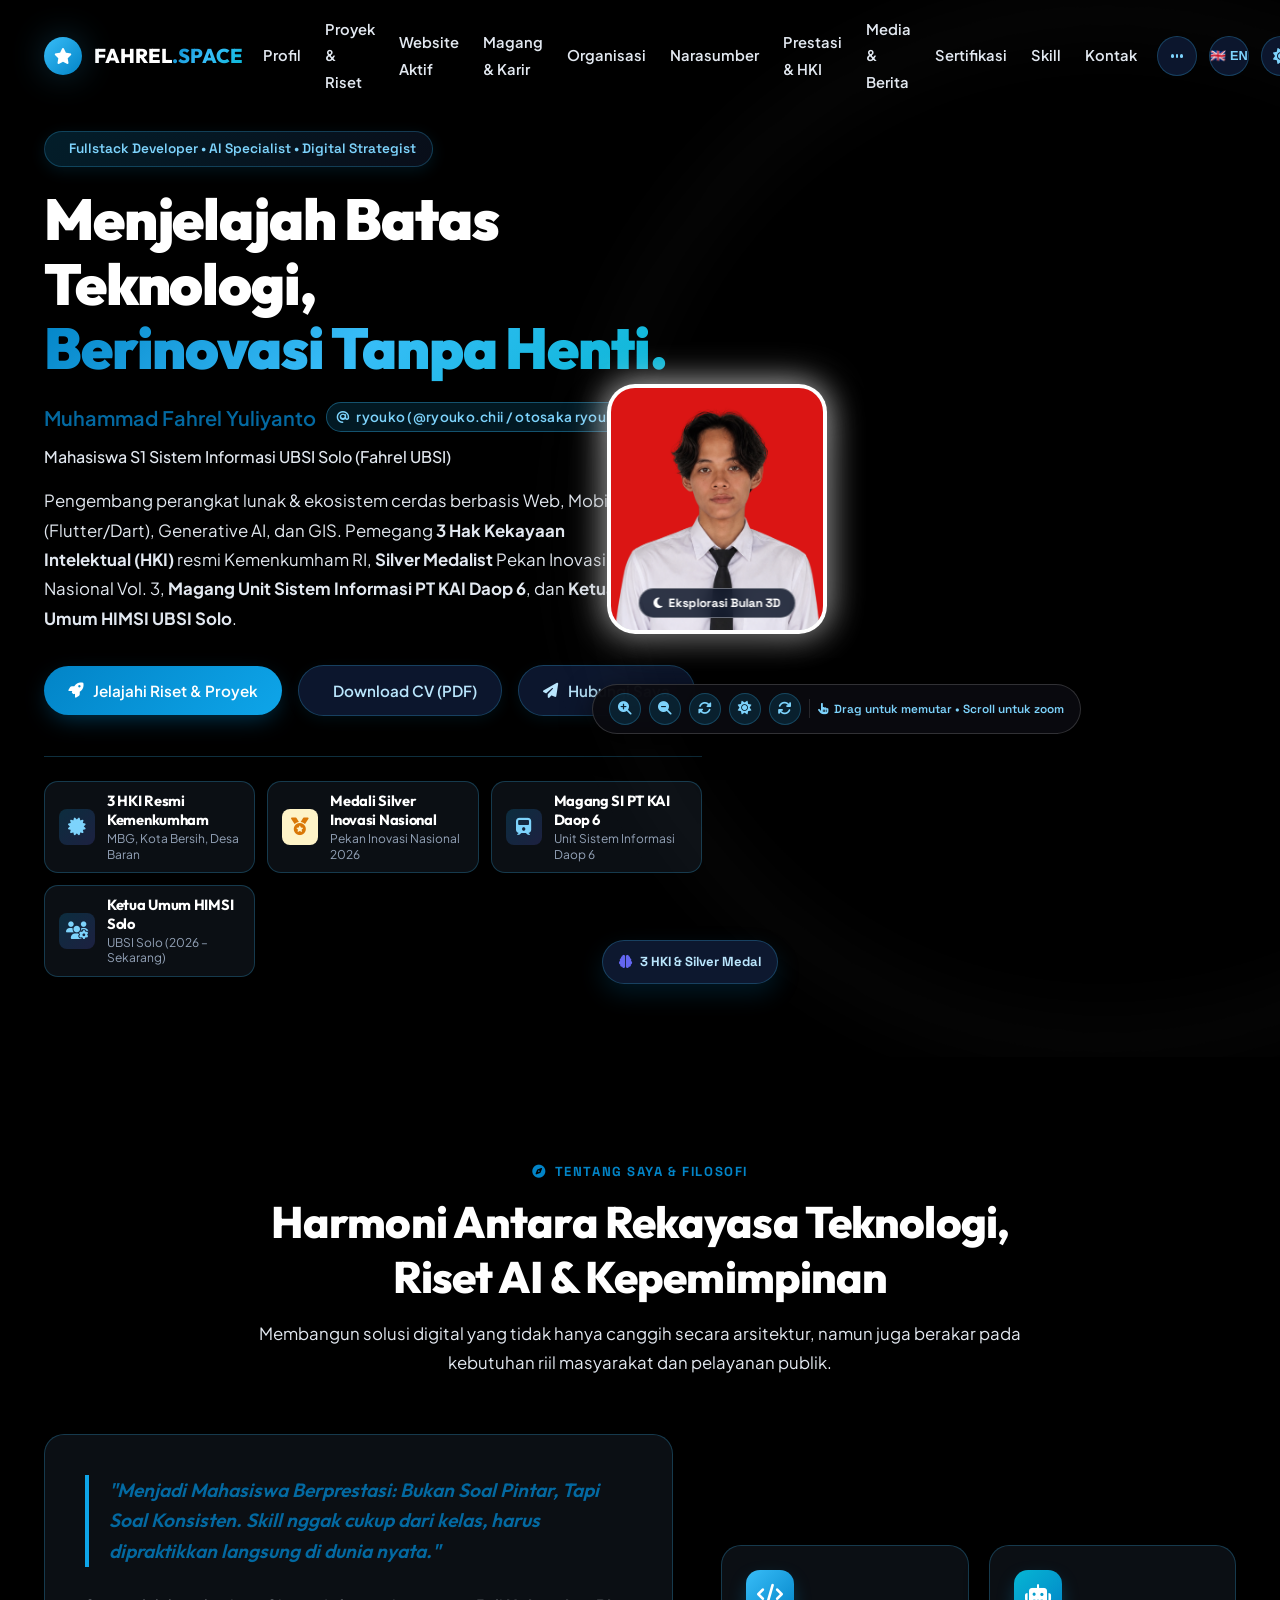
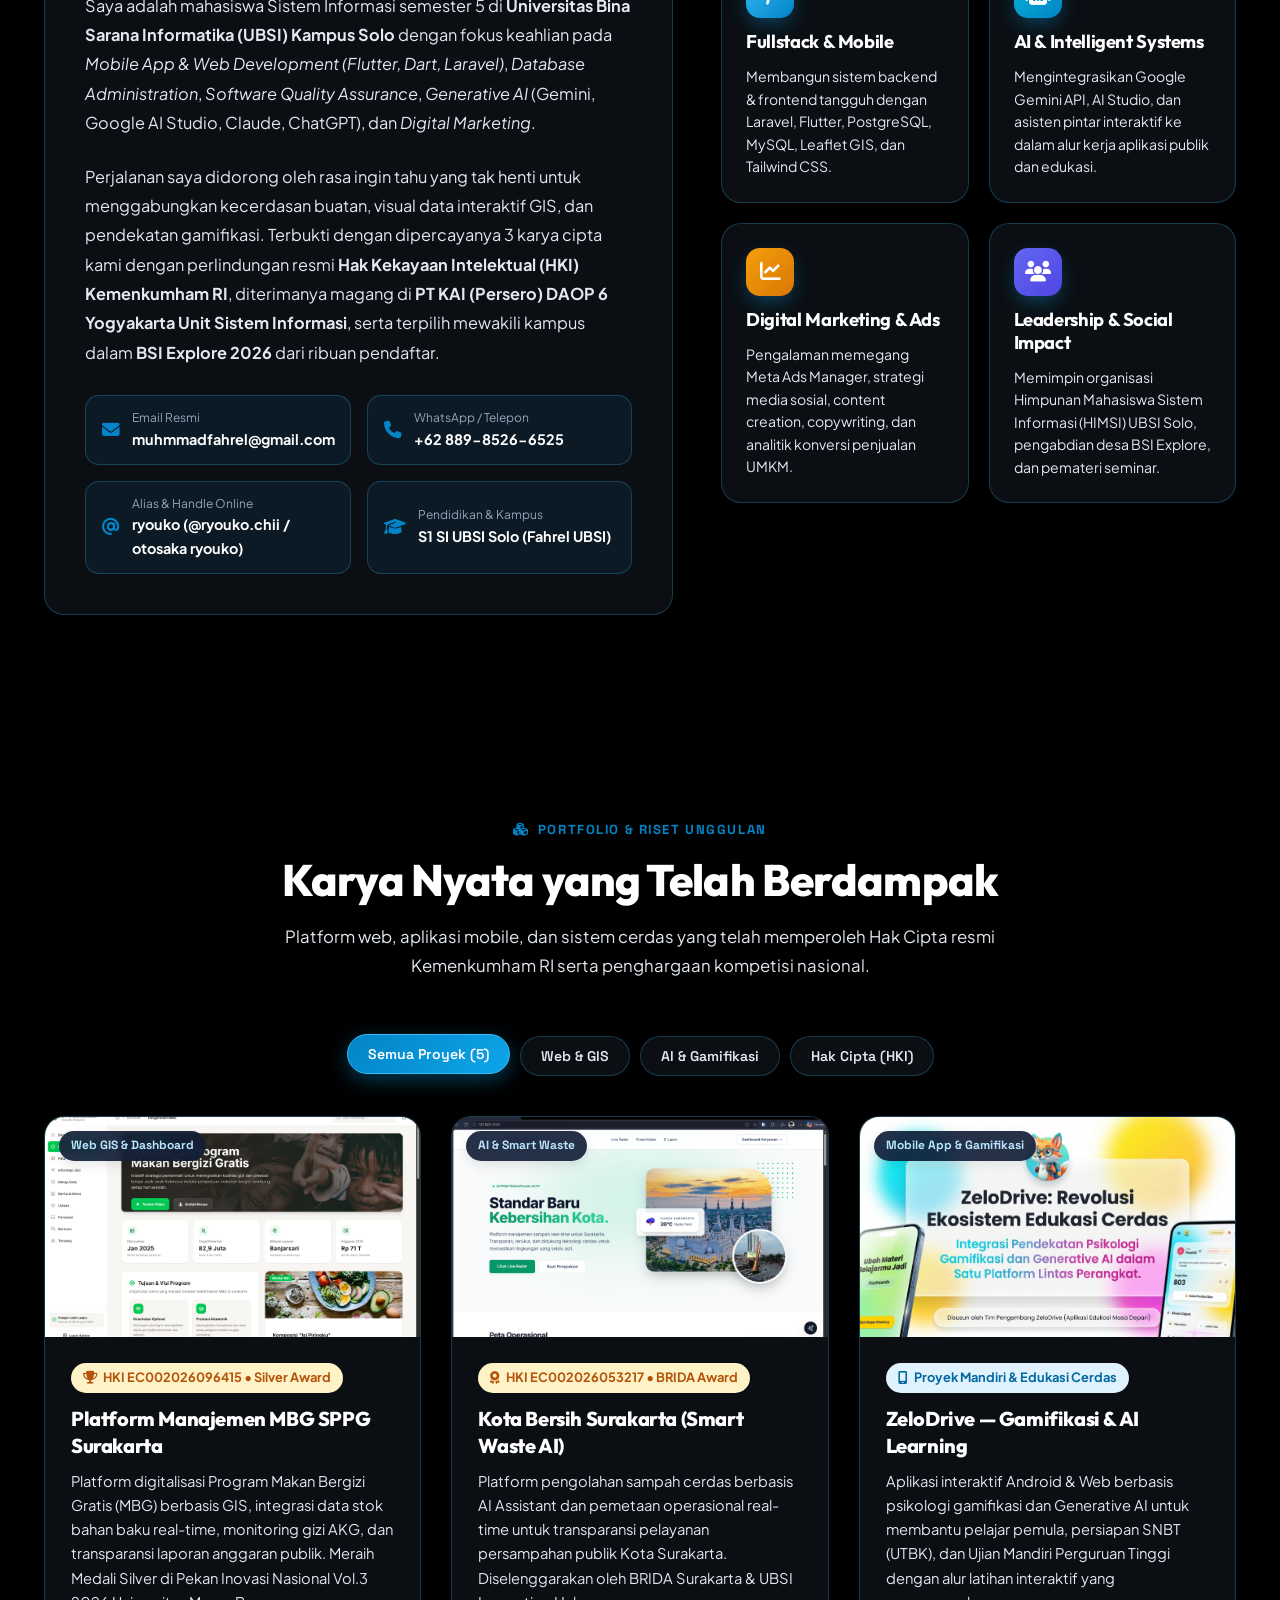
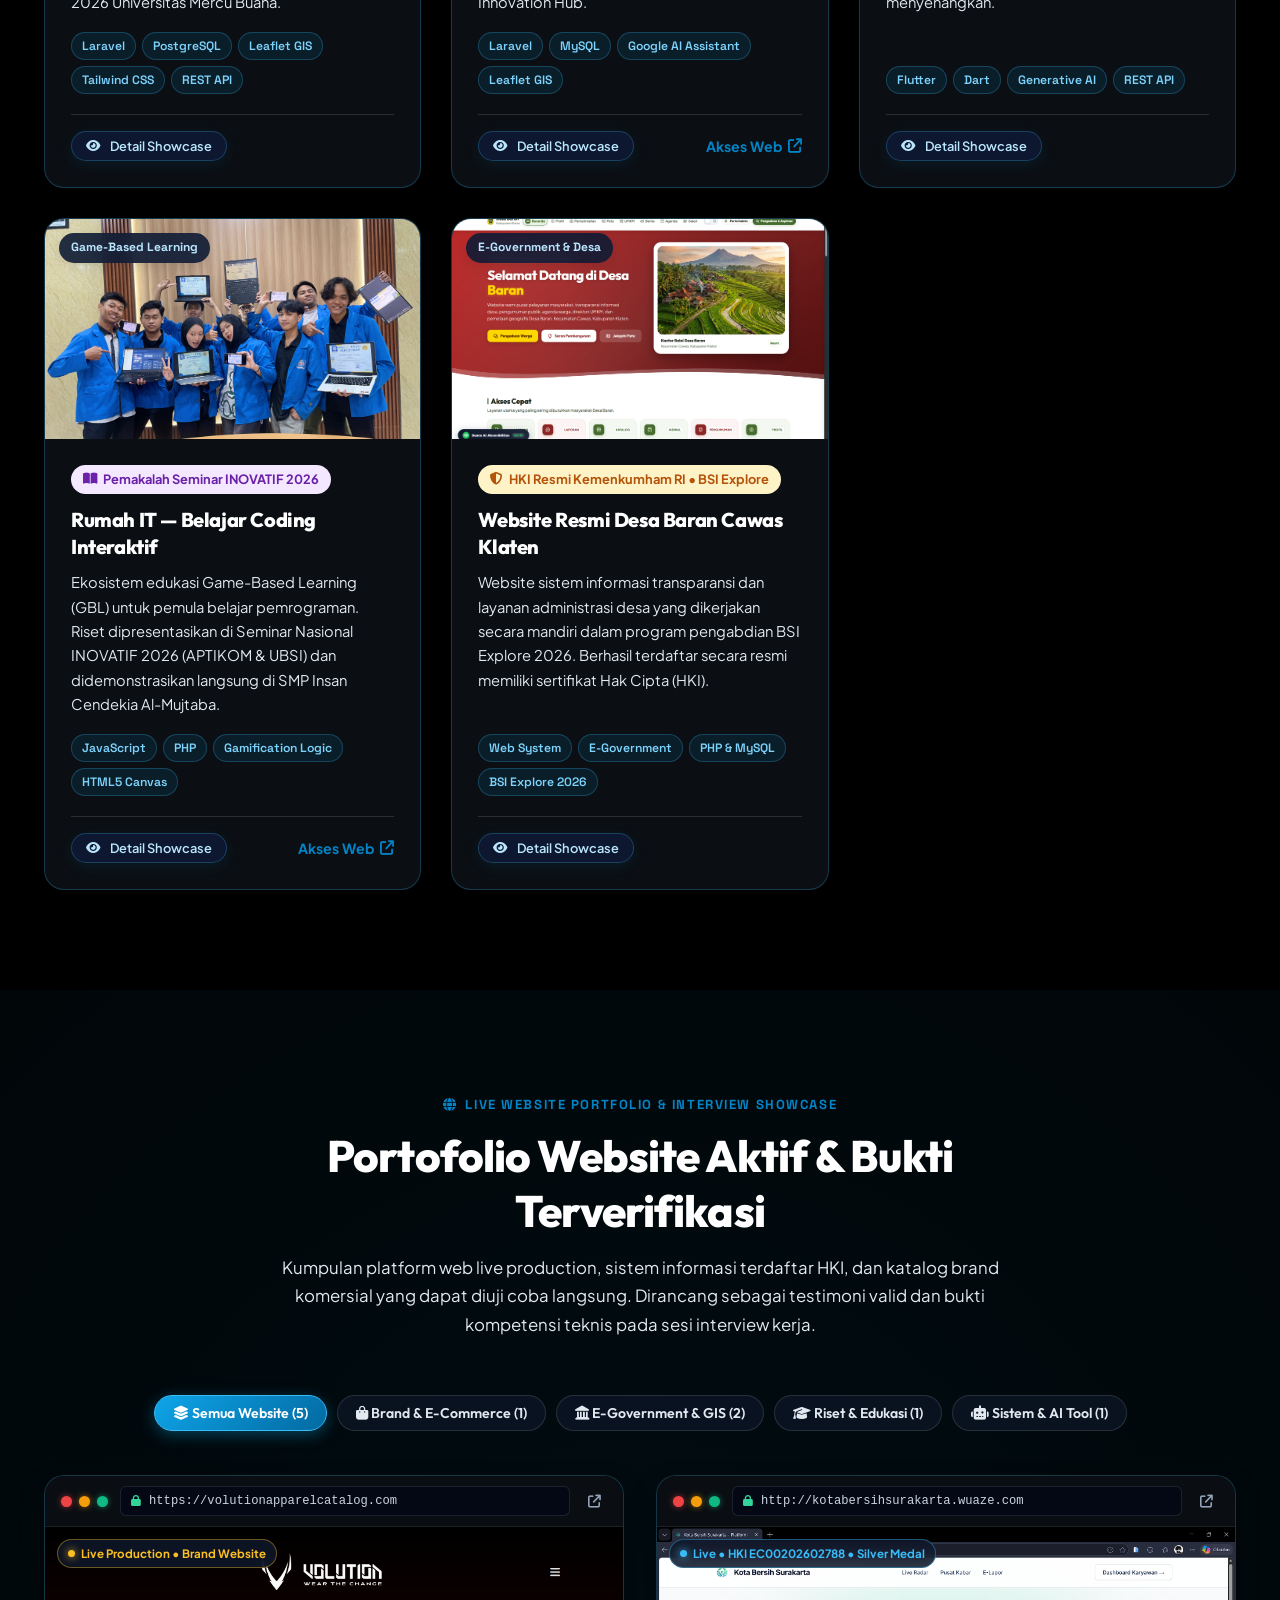
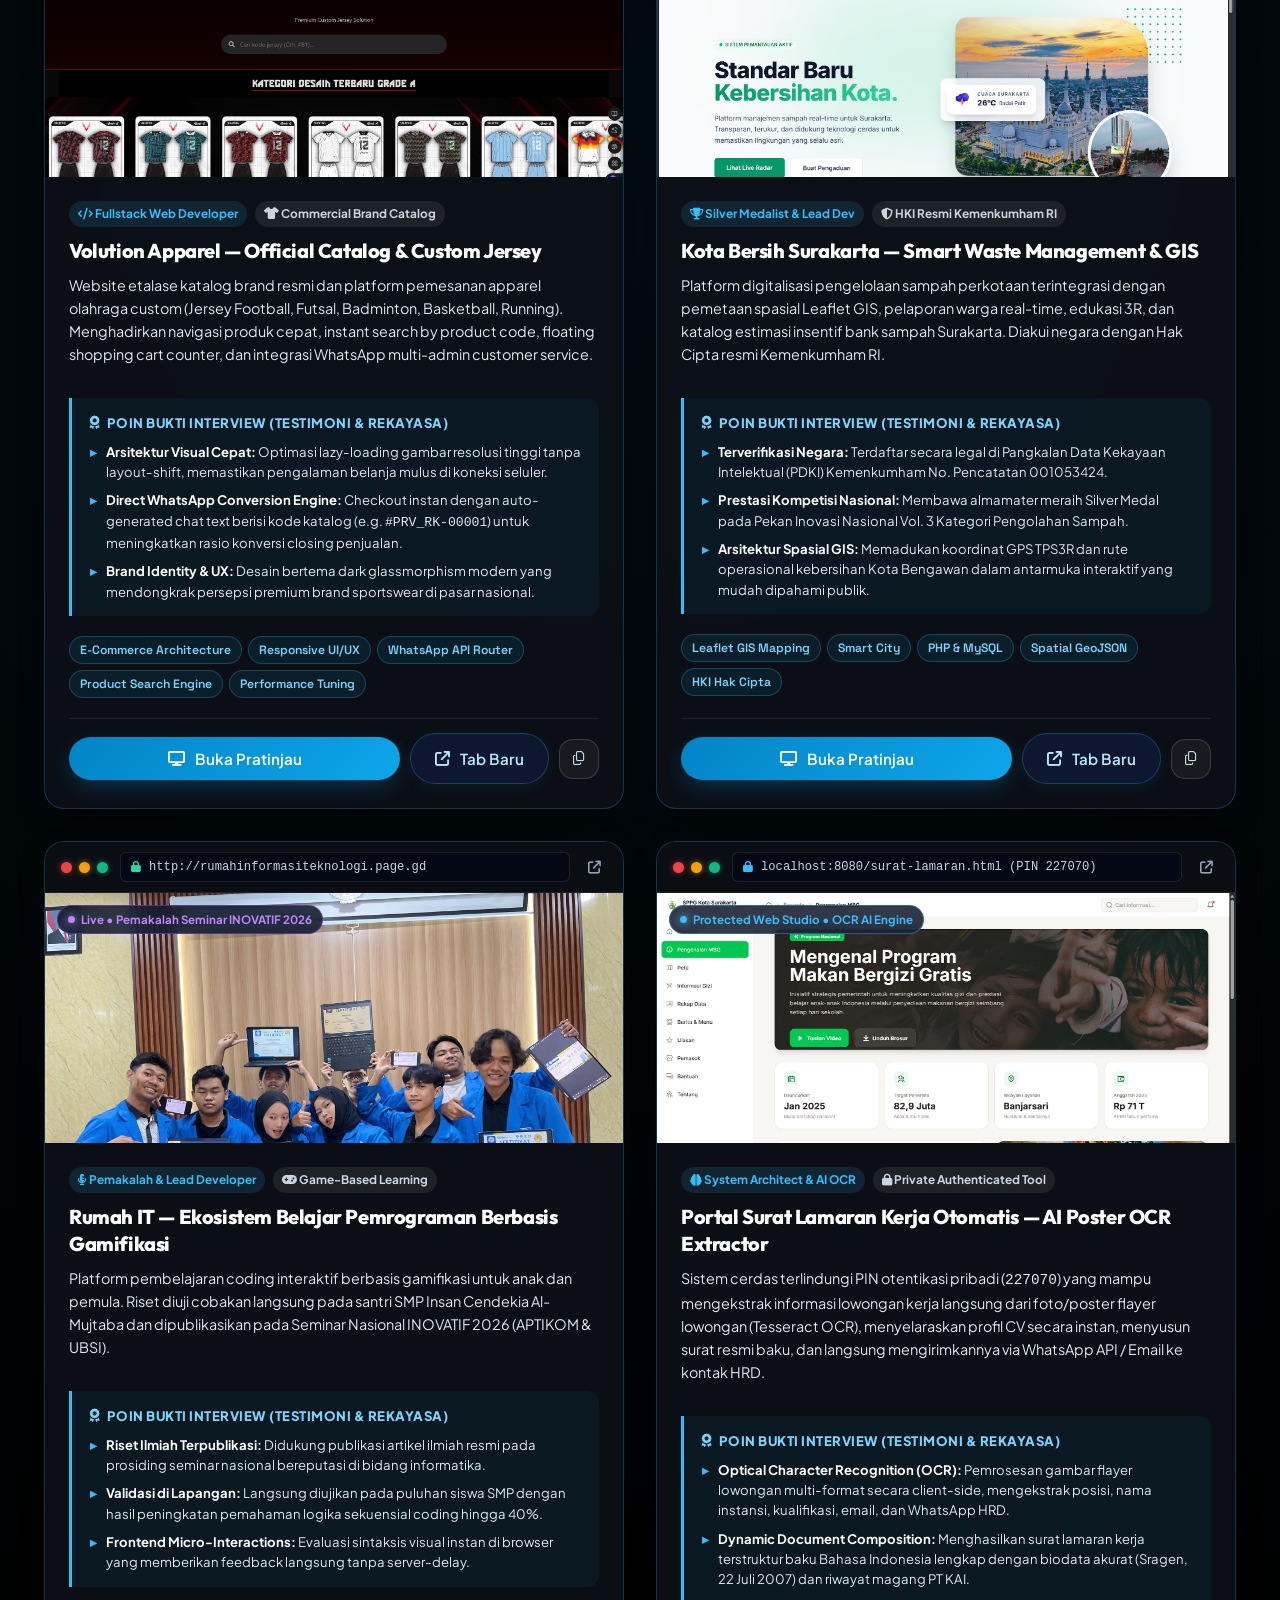
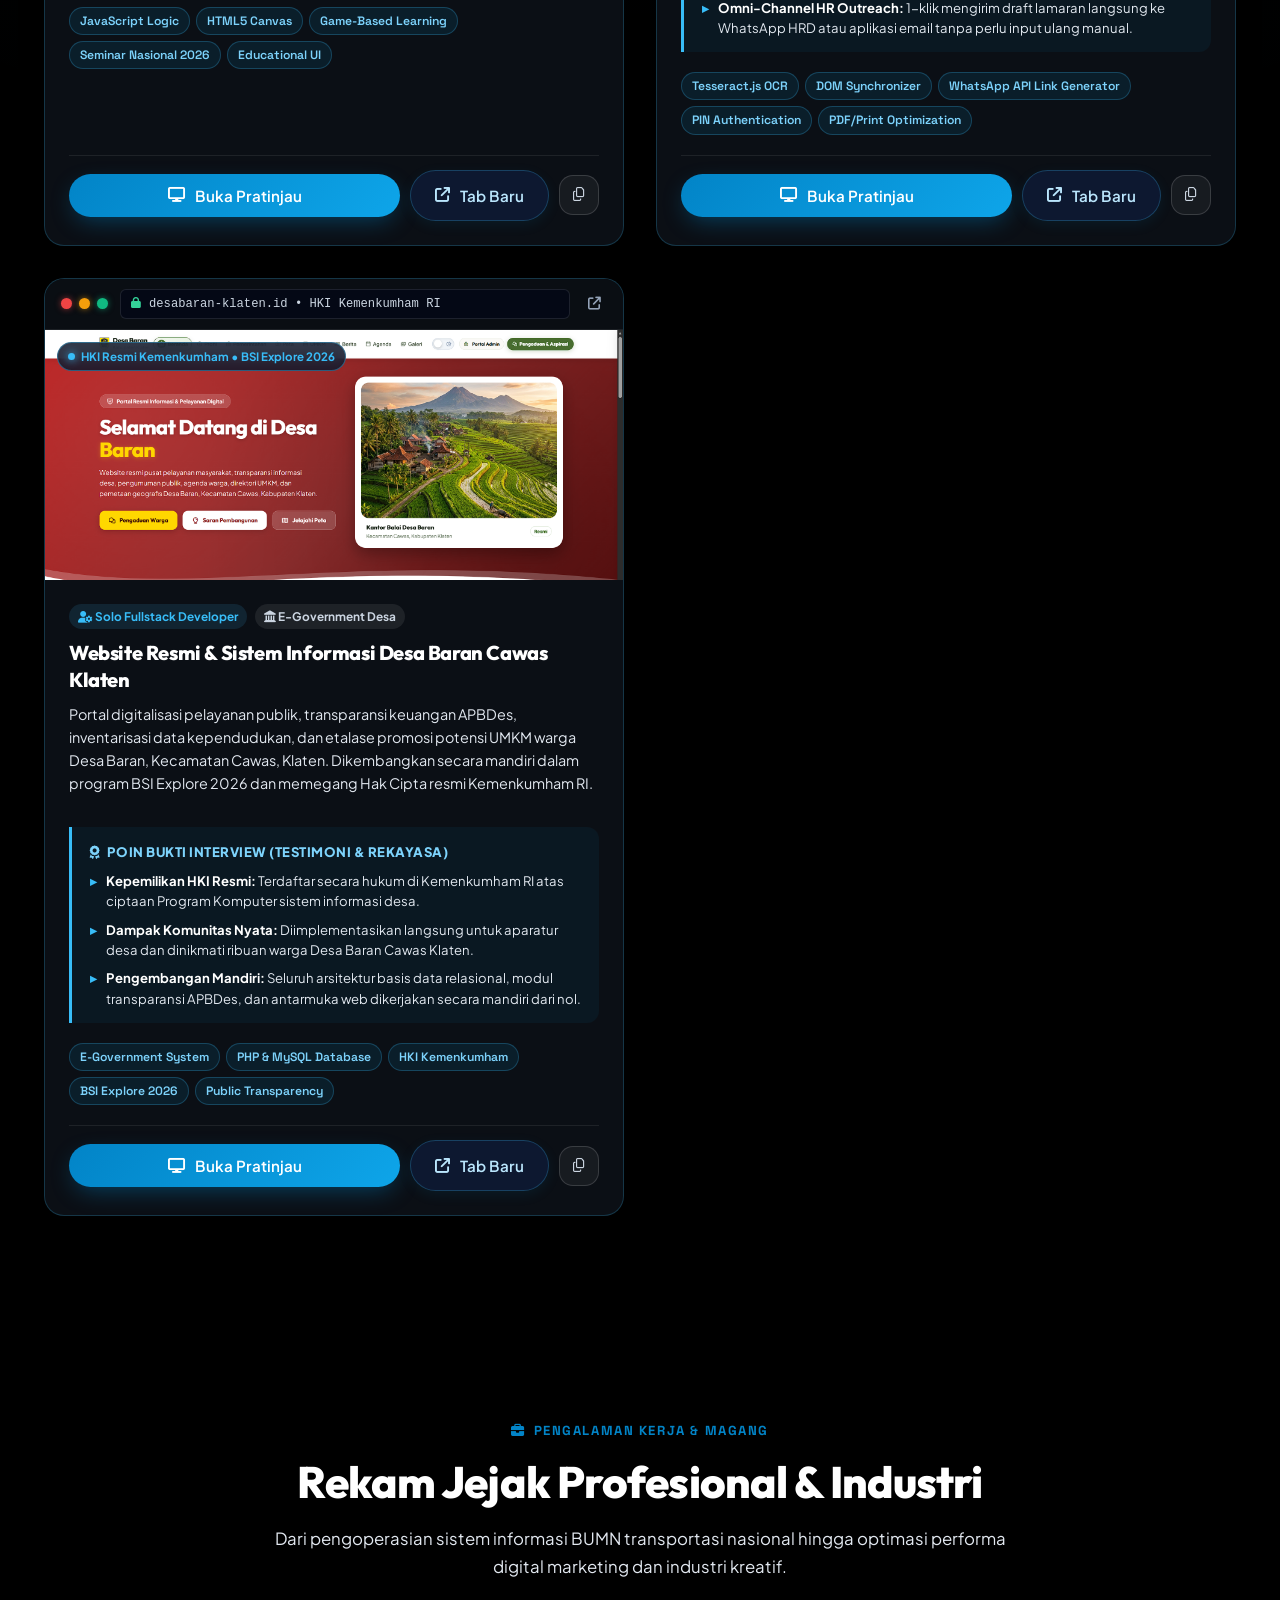
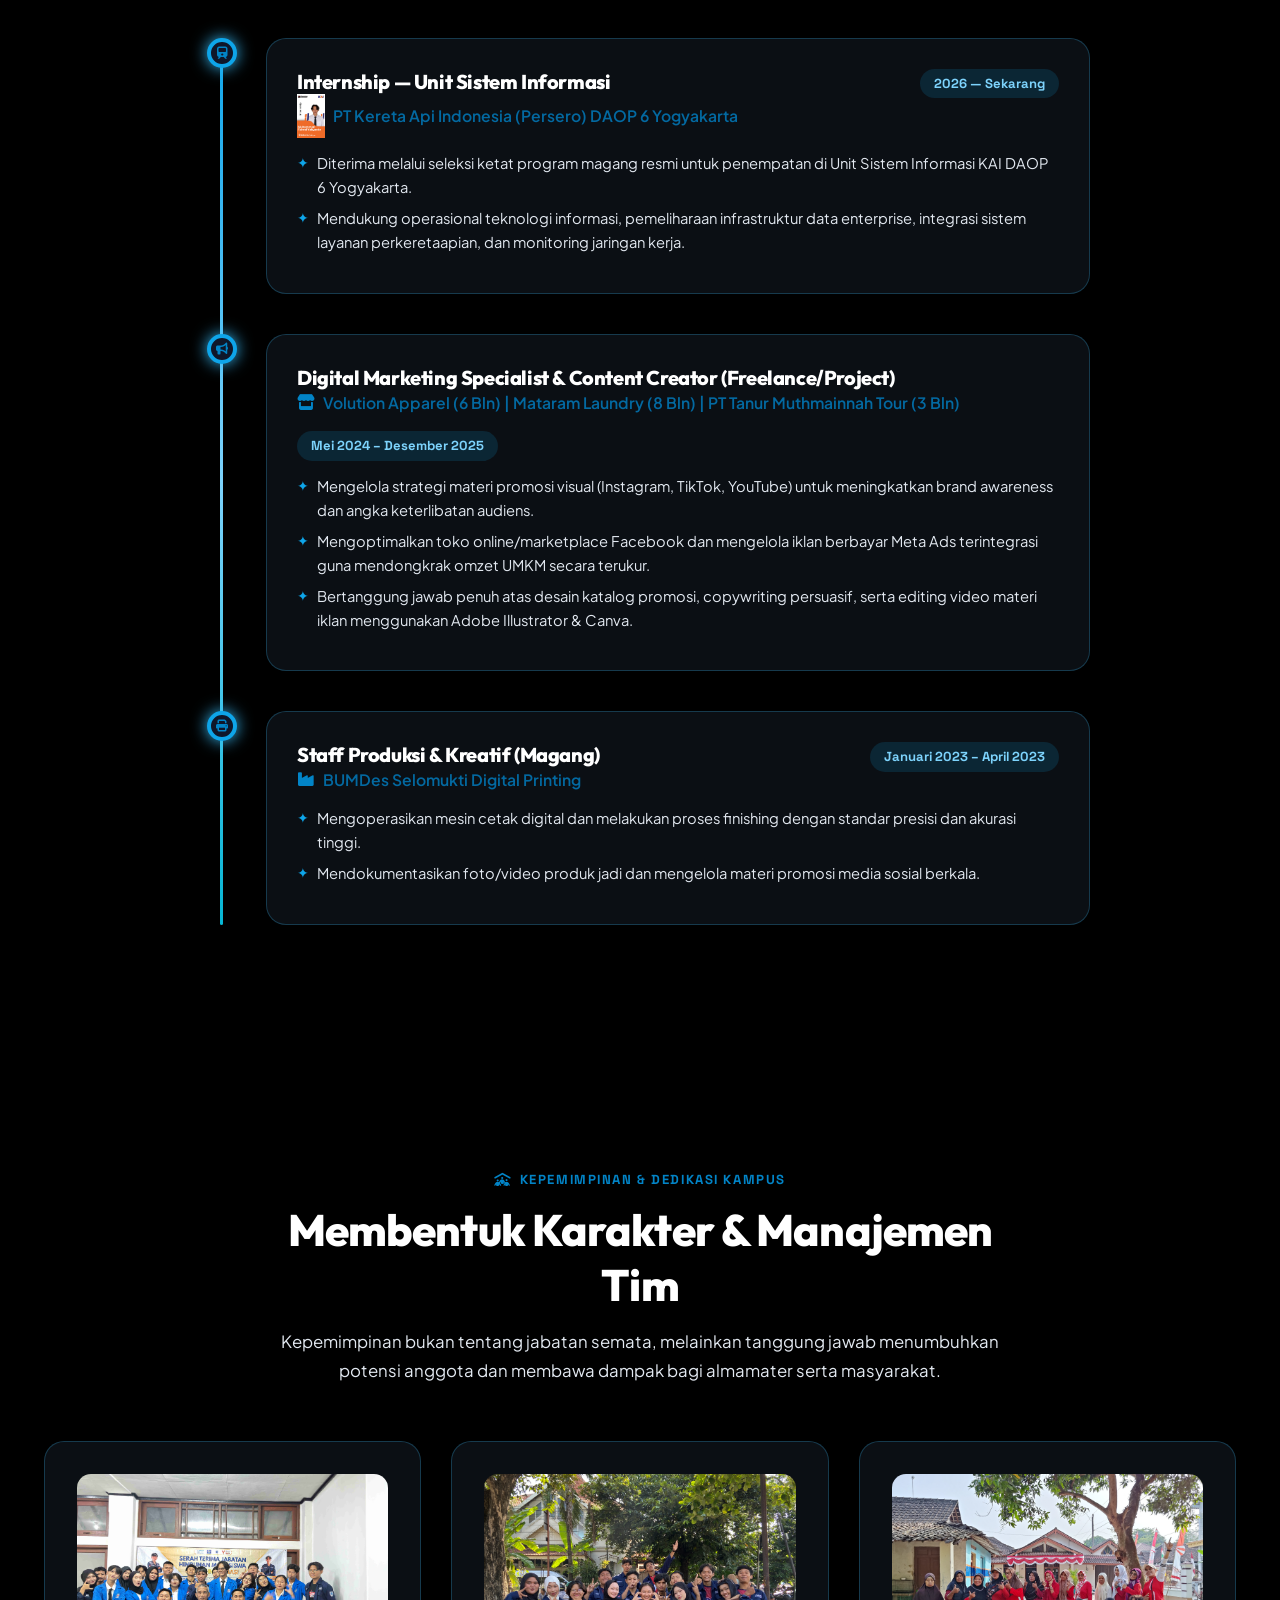
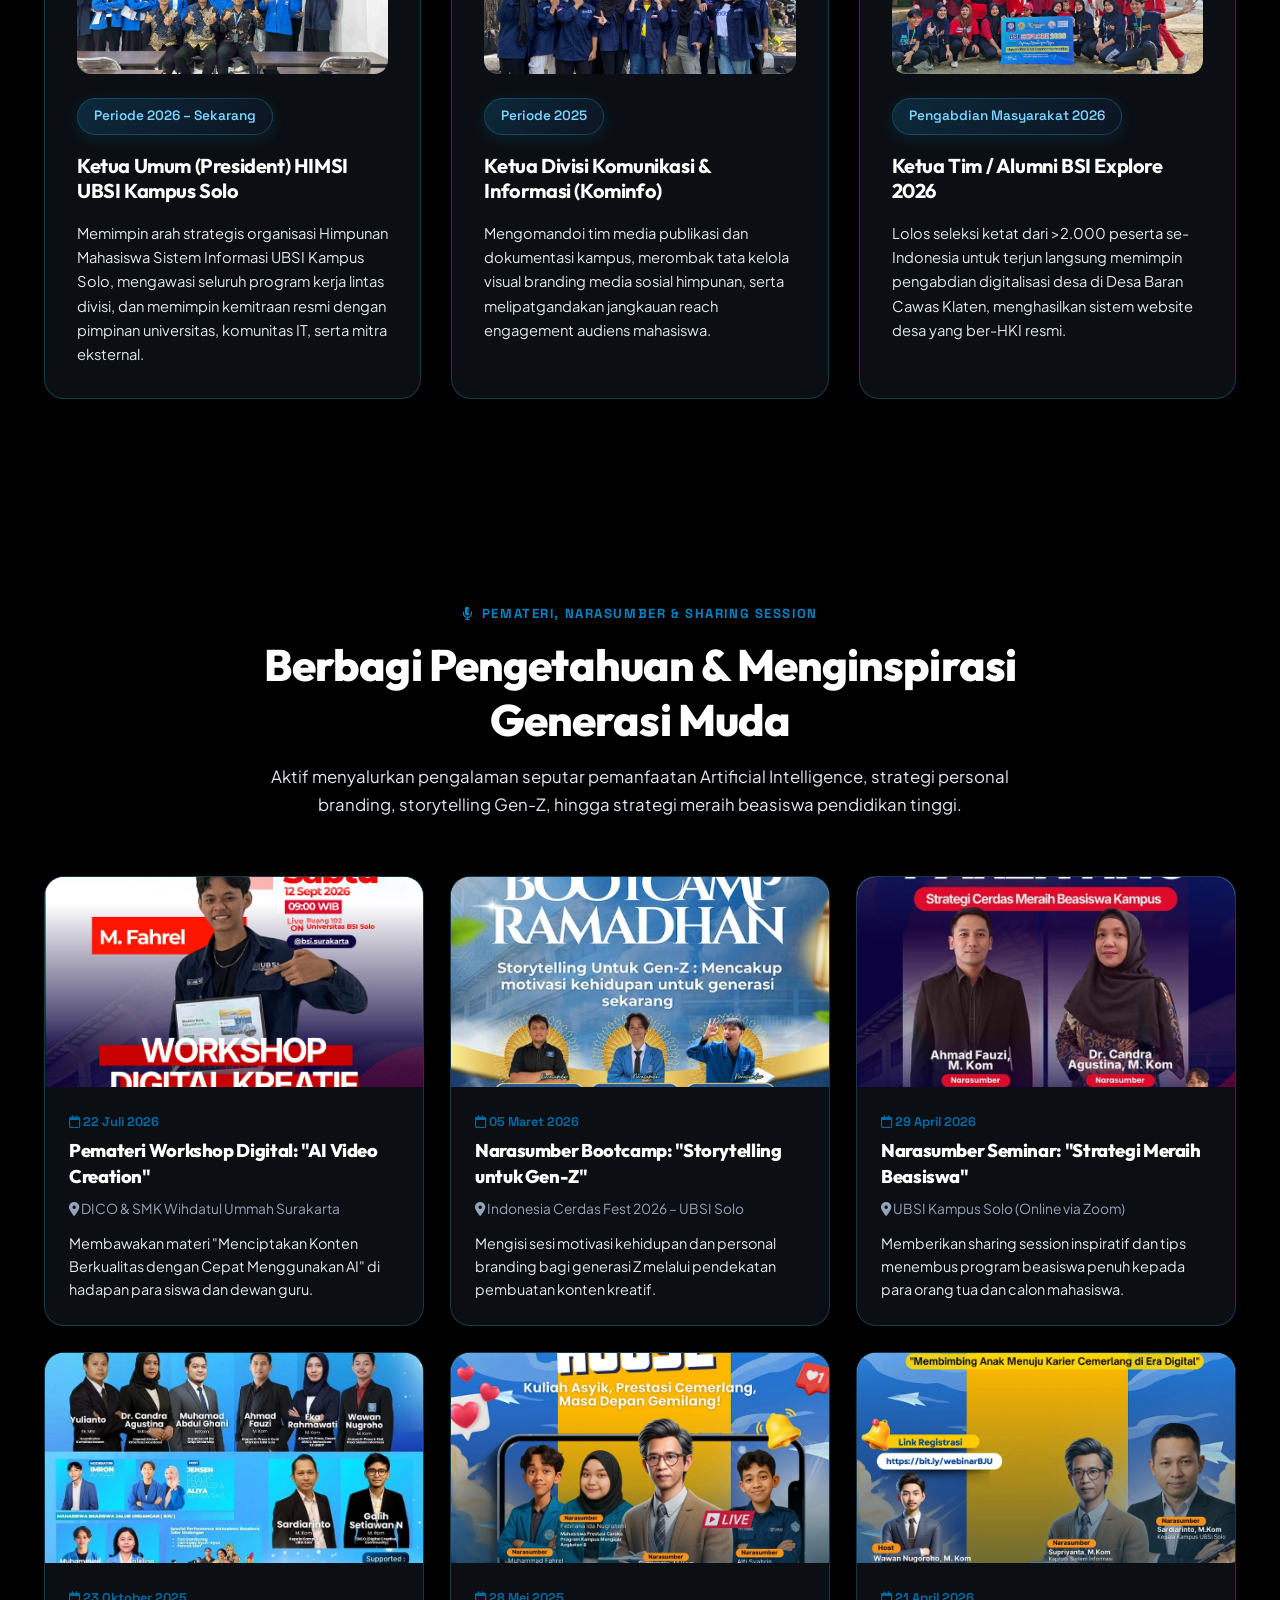
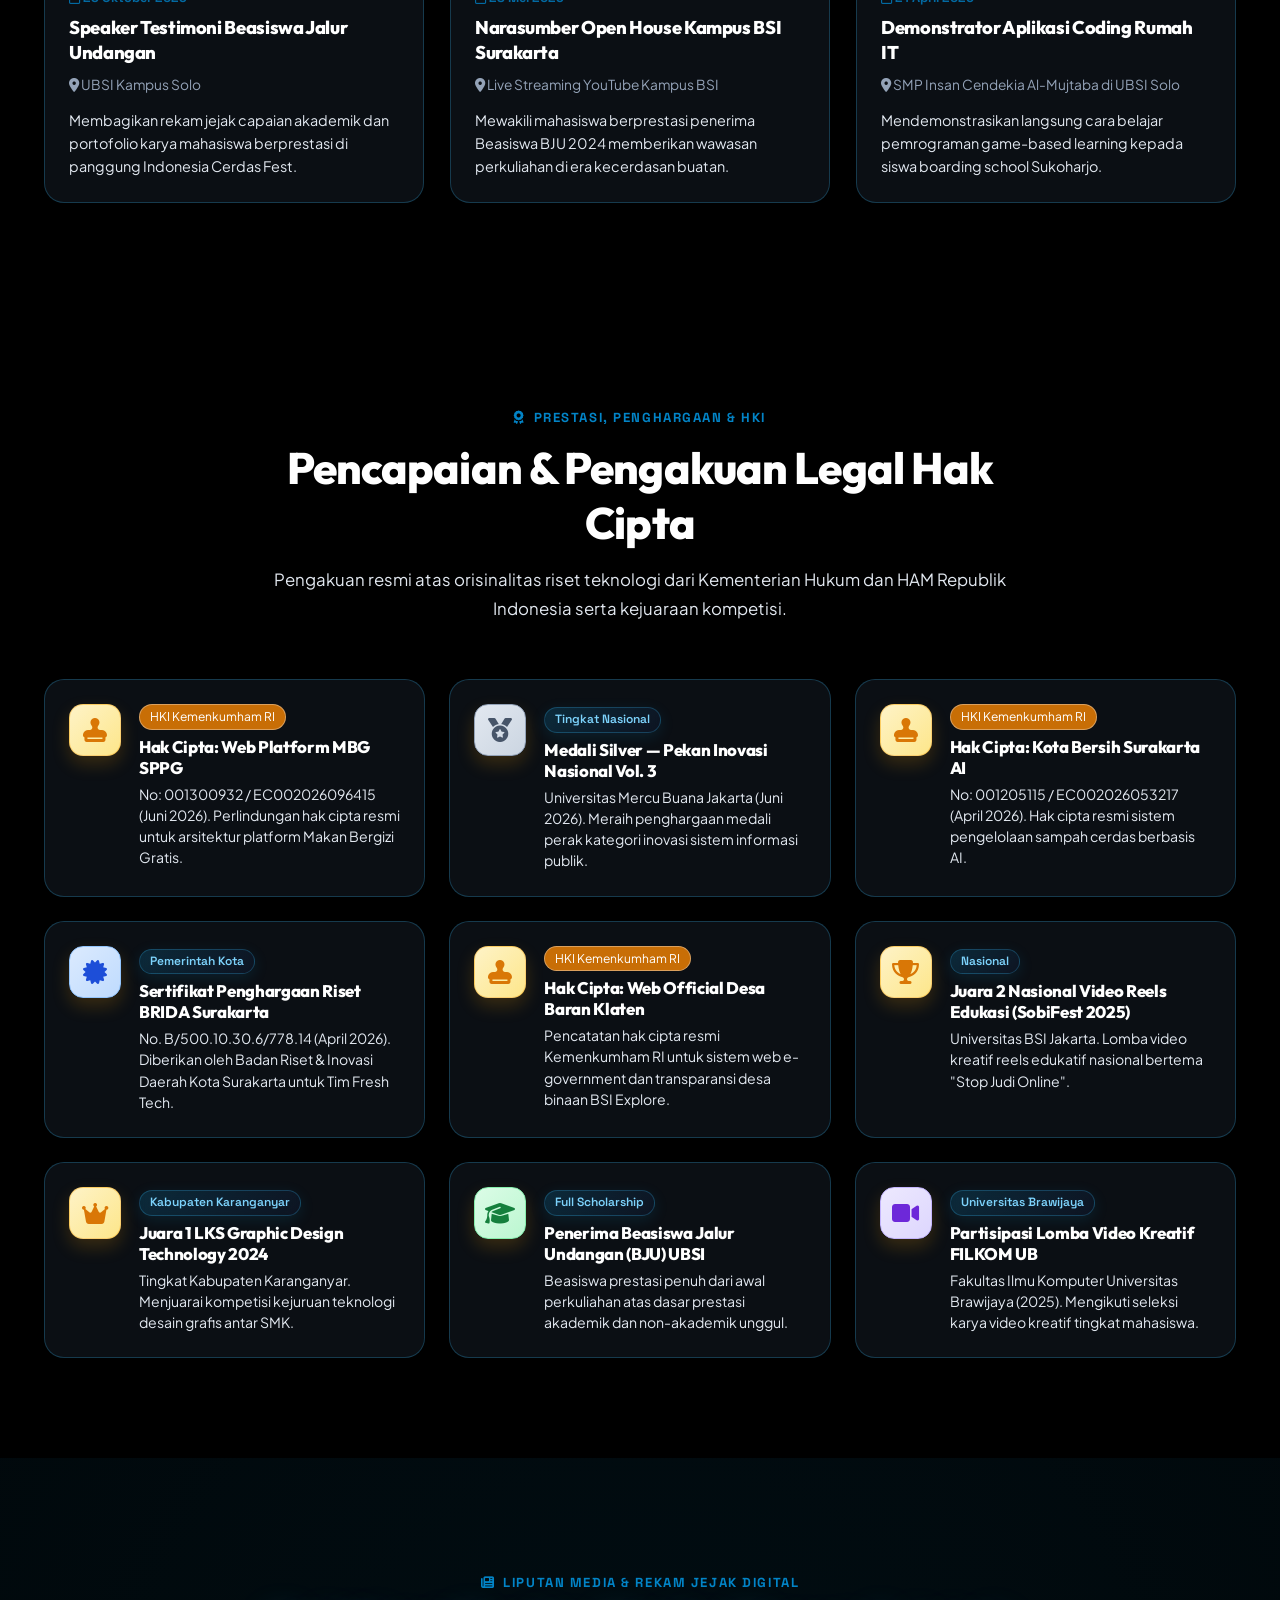
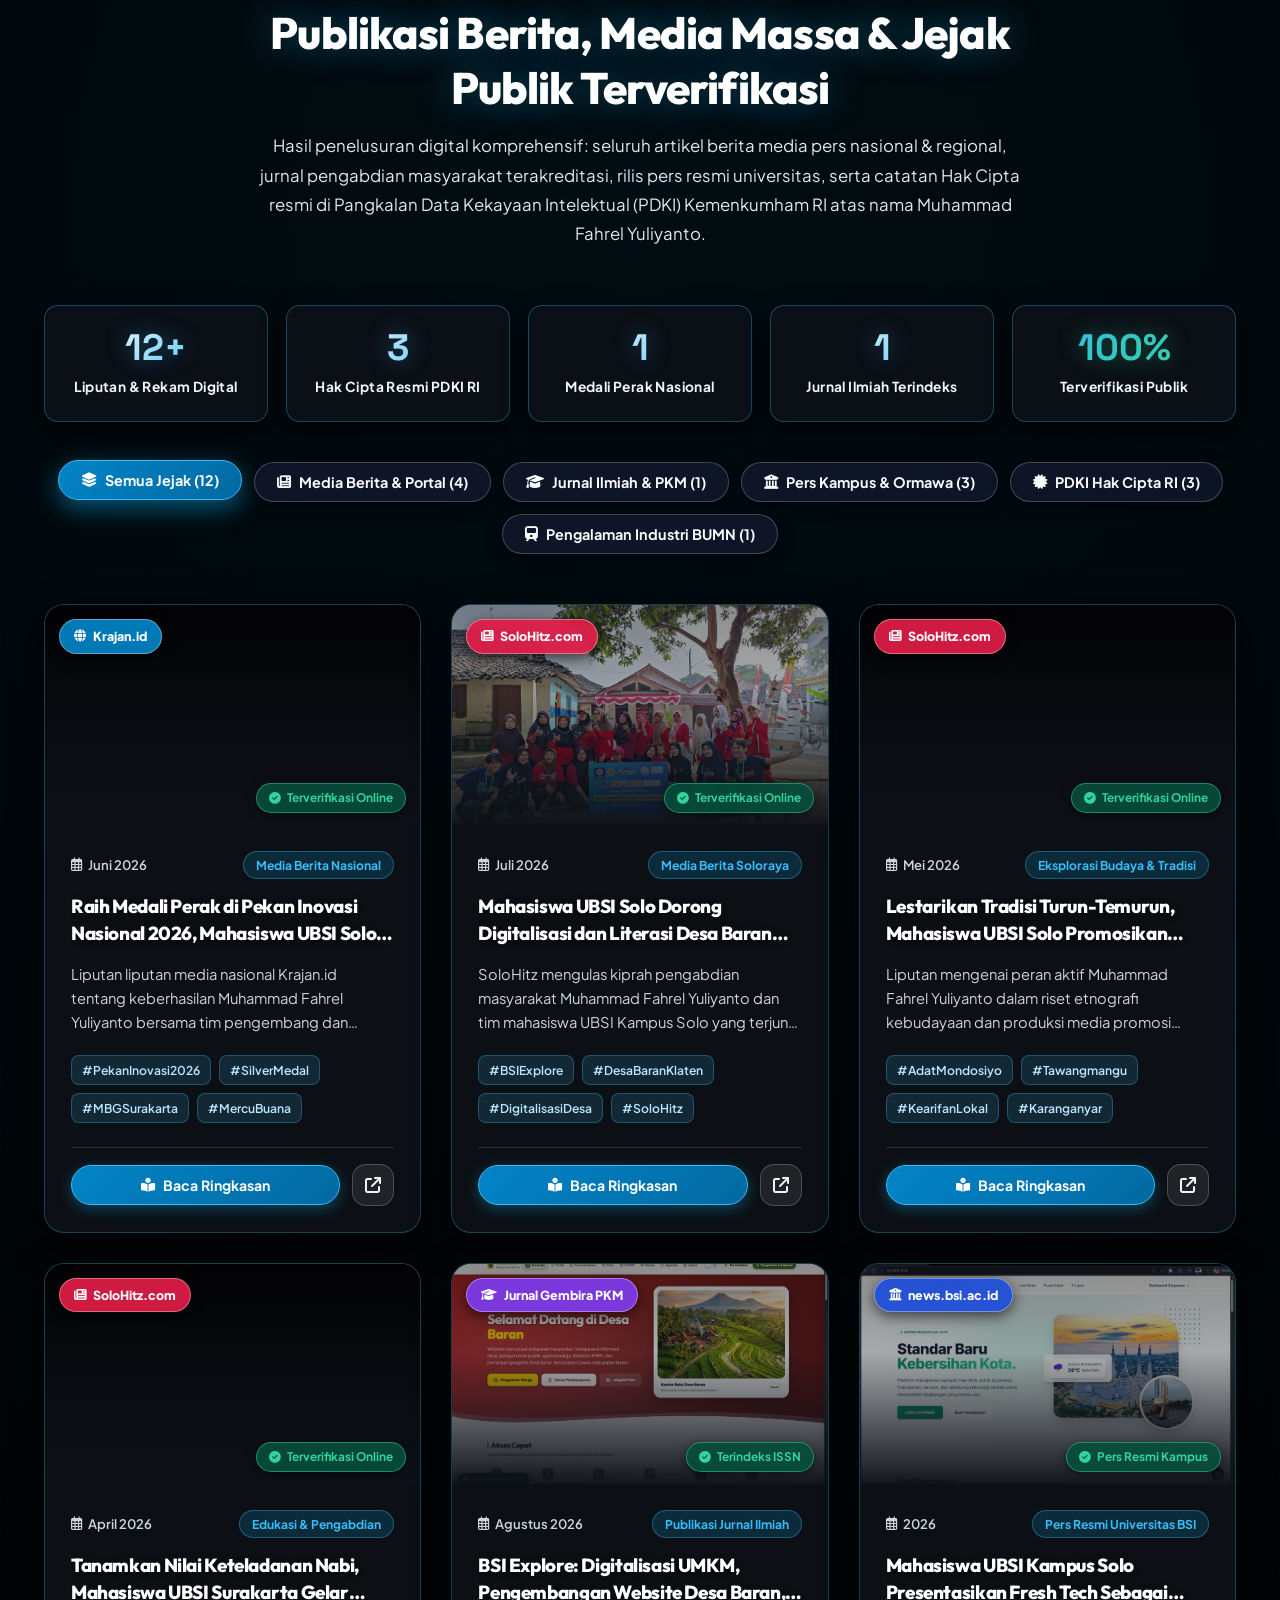
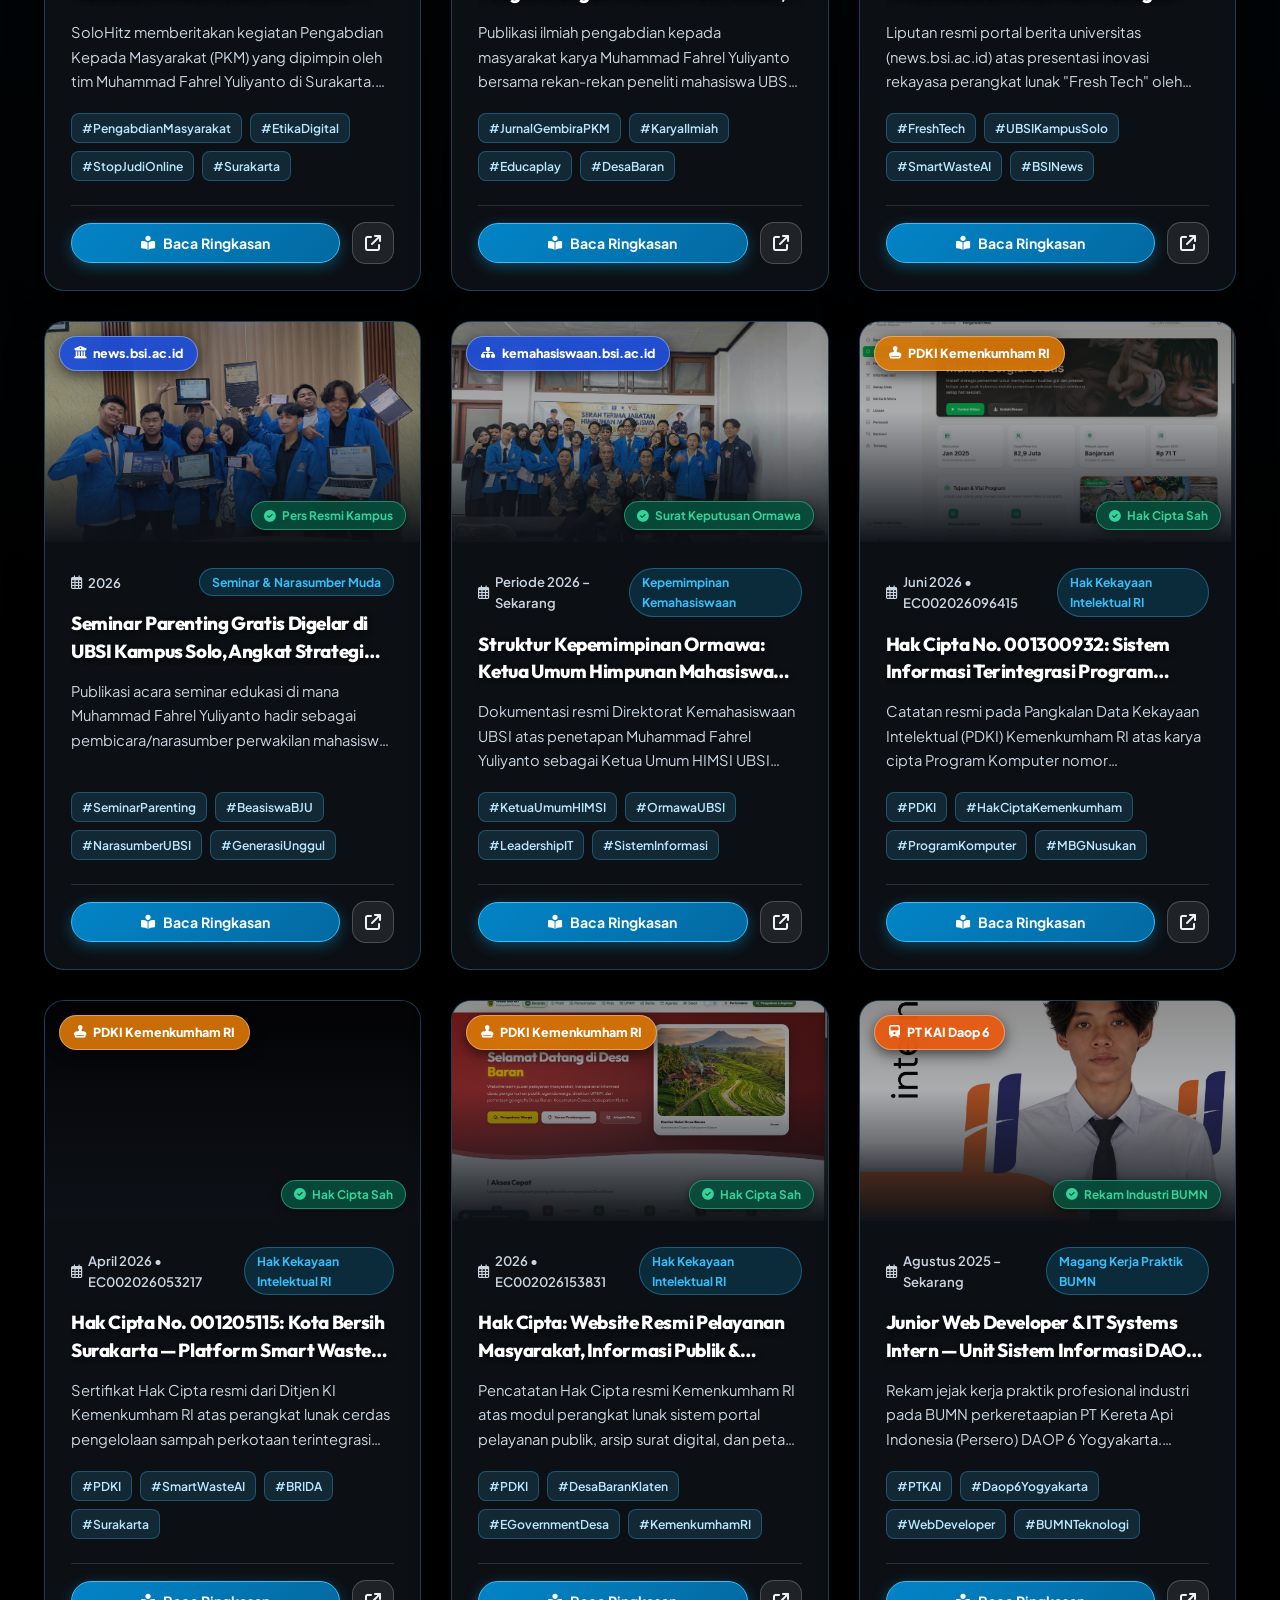
==== commit 68beaf00: "feat(seo): tambahkan meta tag google-site-verification di index.html" ====
--- a/index.html
+++ b/index.html
@@ -41,6 +41,9 @@
   <meta name="twitter:description" content="Portofolio resmi Muhammad Fahrel Yuliyanto (ryouko / ryouko.chii / otosaka ryouko / fahrel ubsi) — Mahasiswa UBSI Solo &amp; Fullstack Developer." />
   <meta name="twitter:image" content="https://fhrelz.github.io/portfolio-3d-celestial/assets/foto_profile.png" />
   <meta name="twitter:creator" content="@ryouko.chii" />
+
+  <!-- Google Search Console Site Verification -->
+  <meta name="google-site-verification" content="google4f22acf3d1986a74" />
 
   <!-- JSON-LD Structured Data: Person, WebSite, & ProfilePage Schema for Google Knowledge Graph & SERP Top Ranking -->
   <script type="application/ld+json">
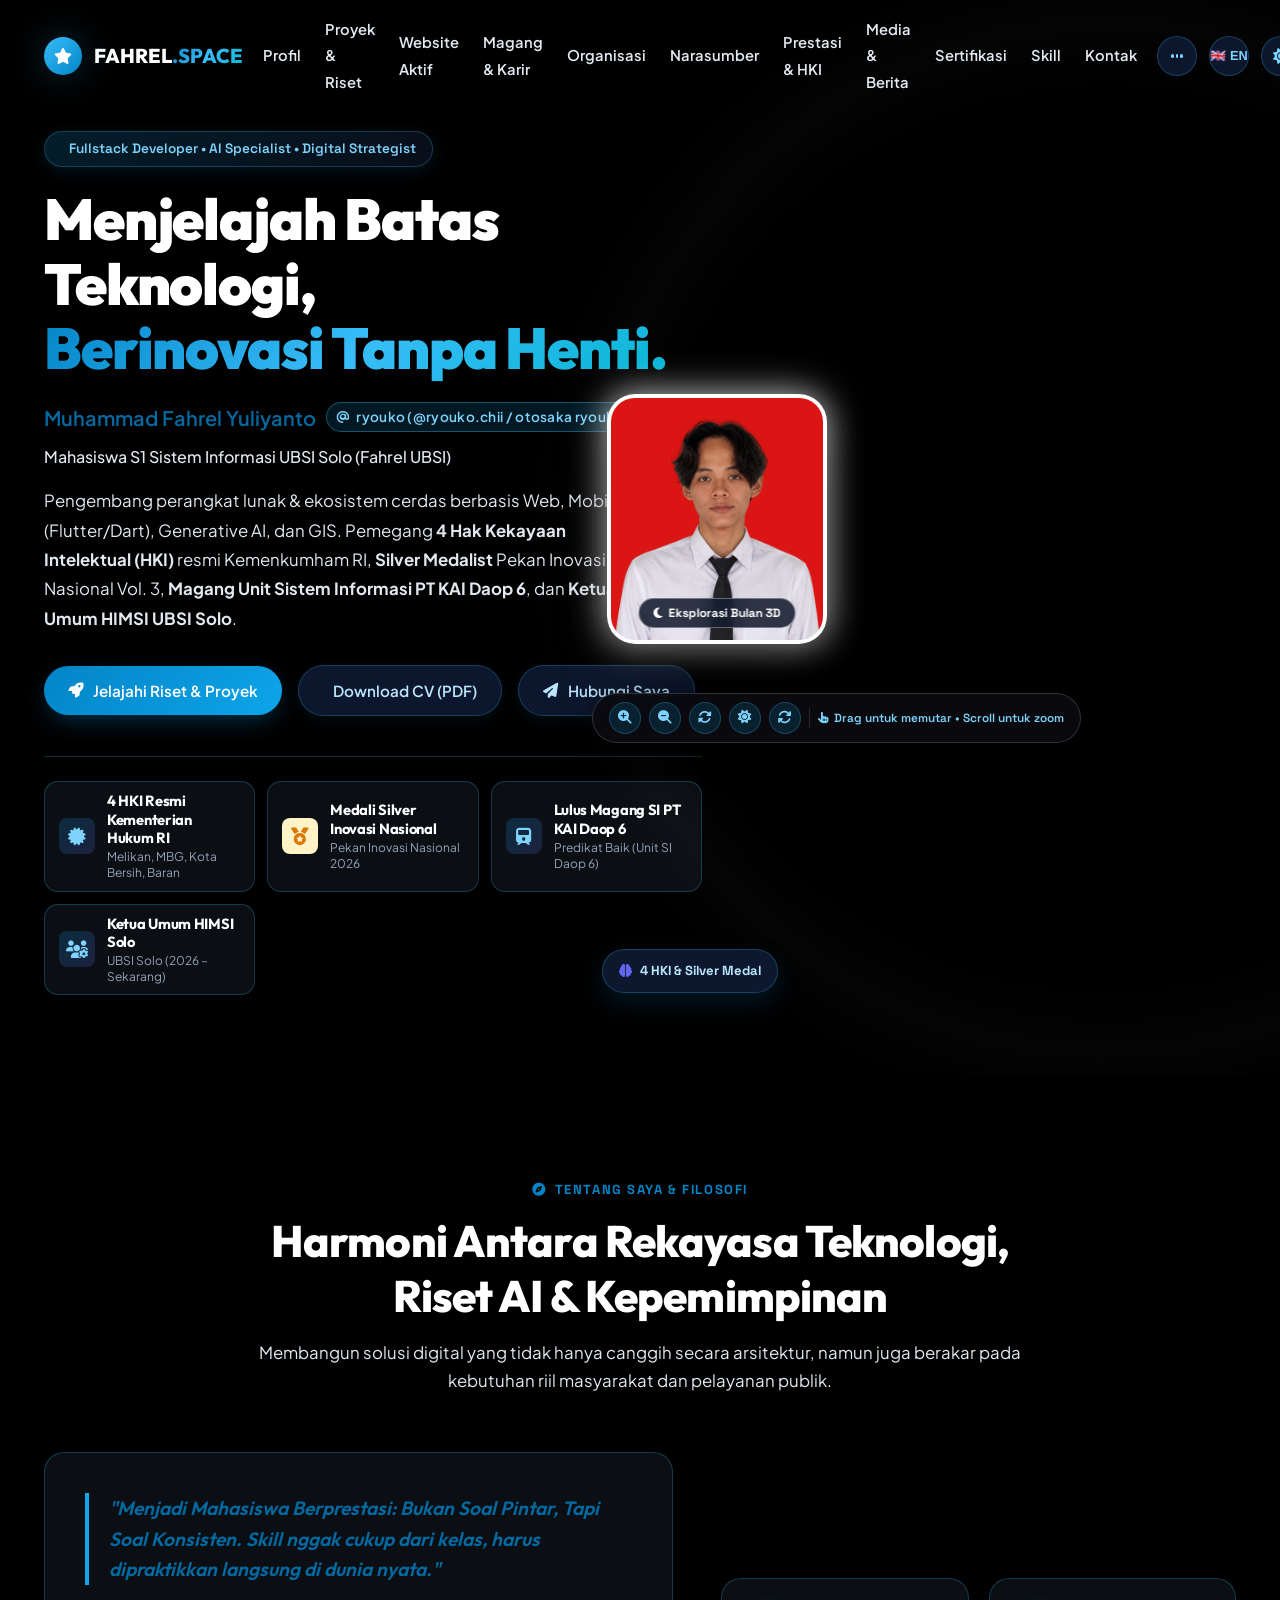
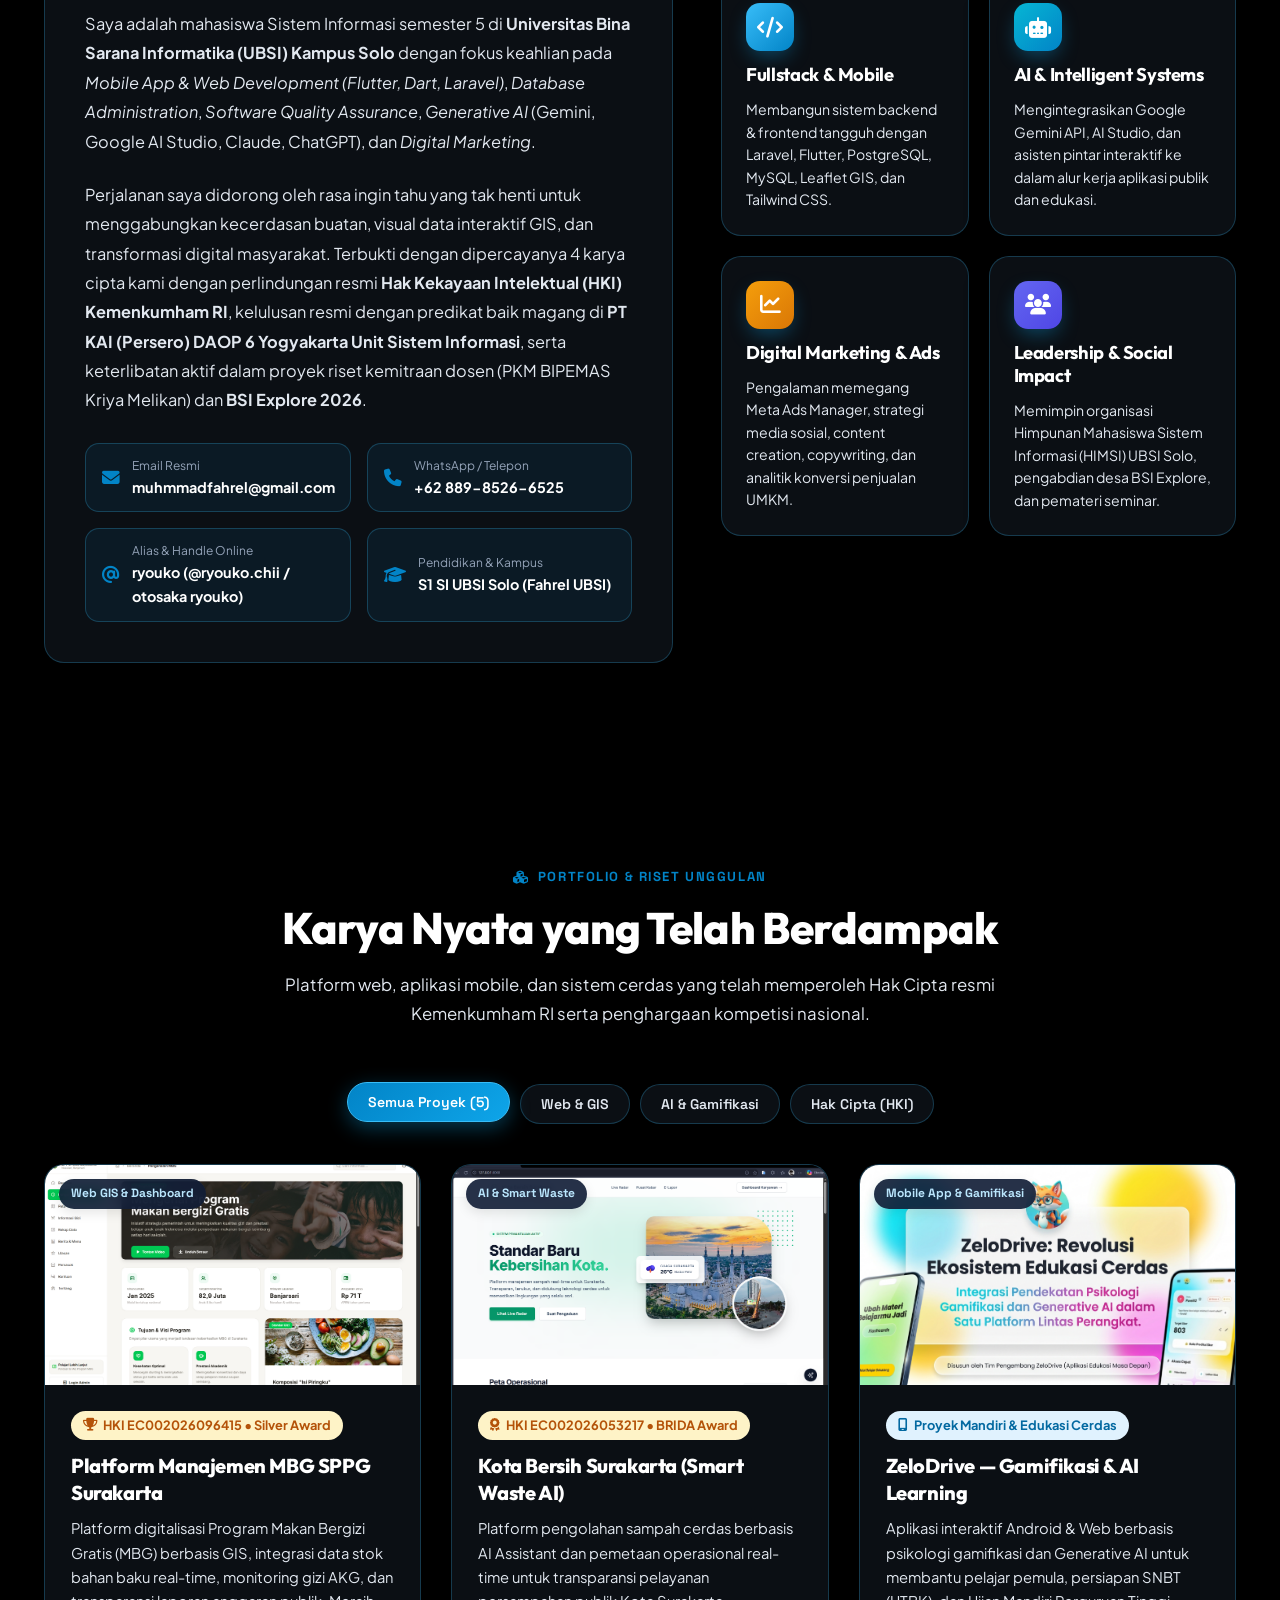
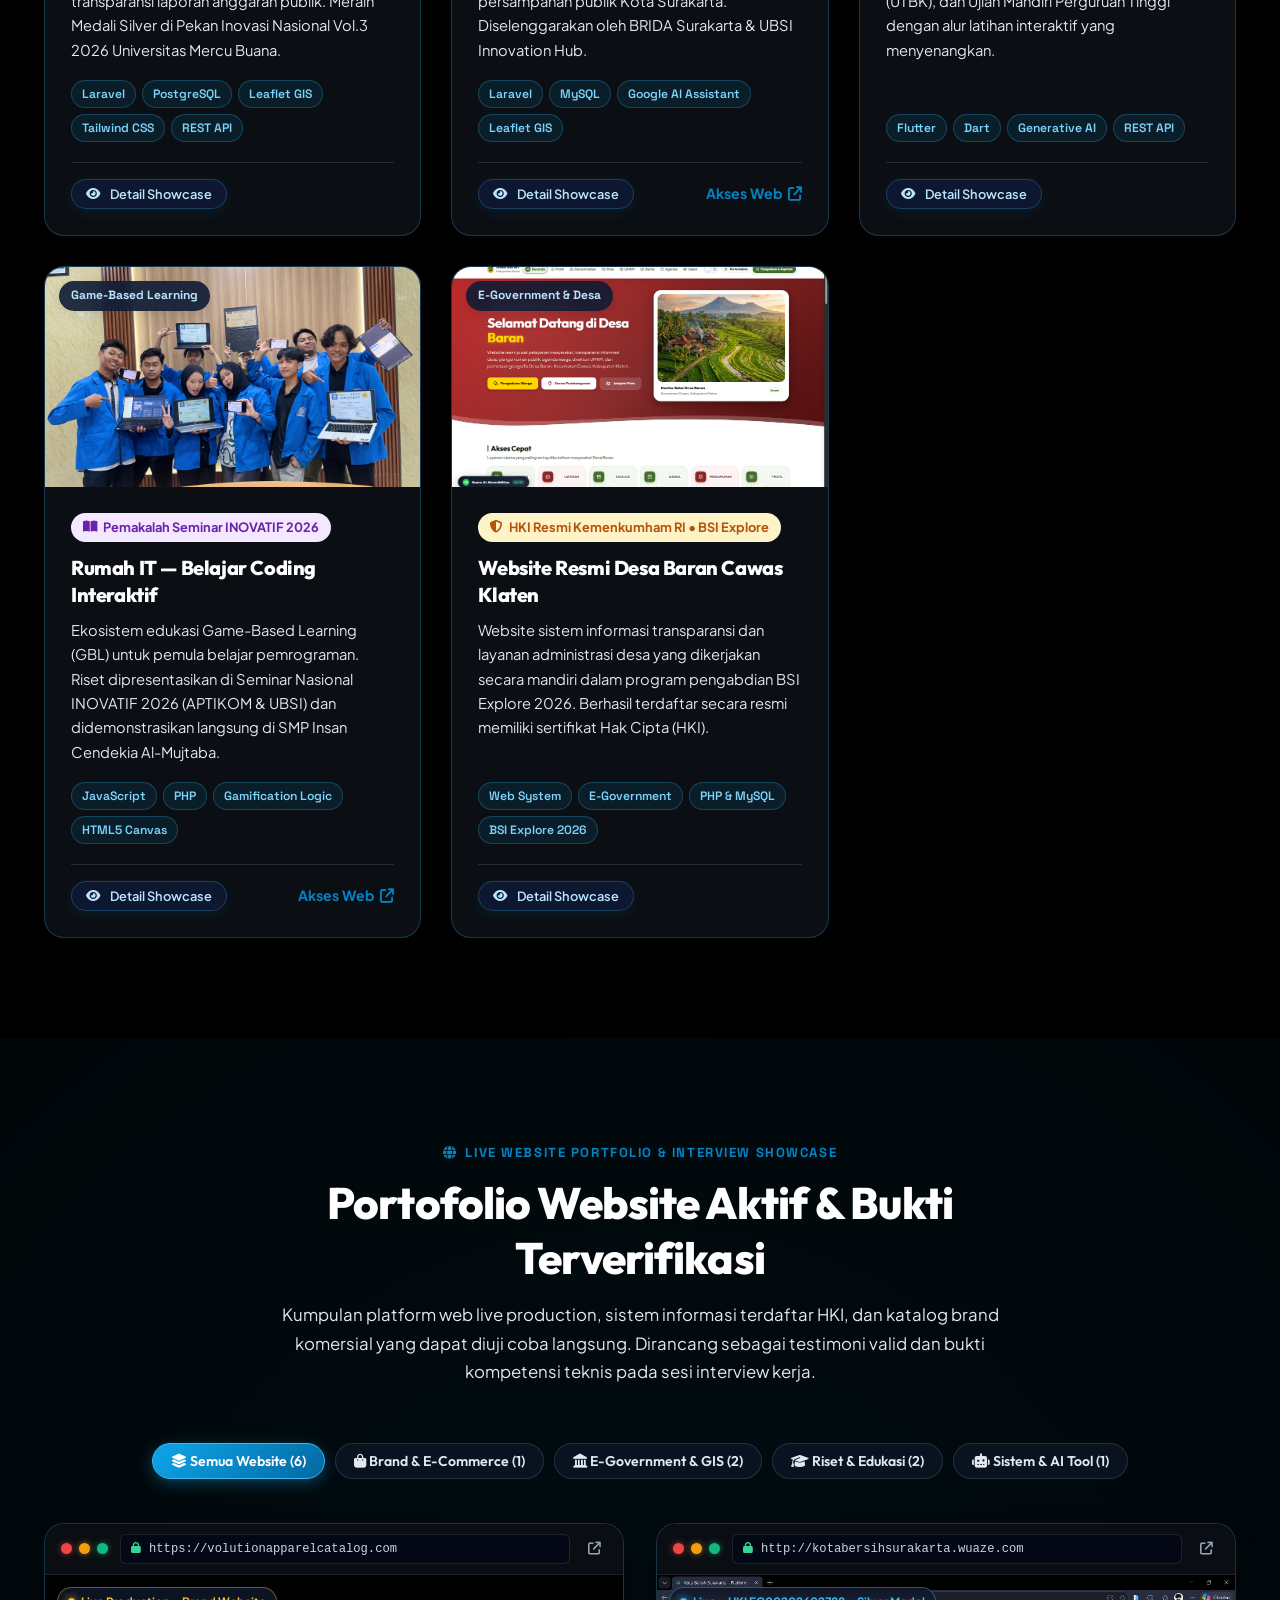
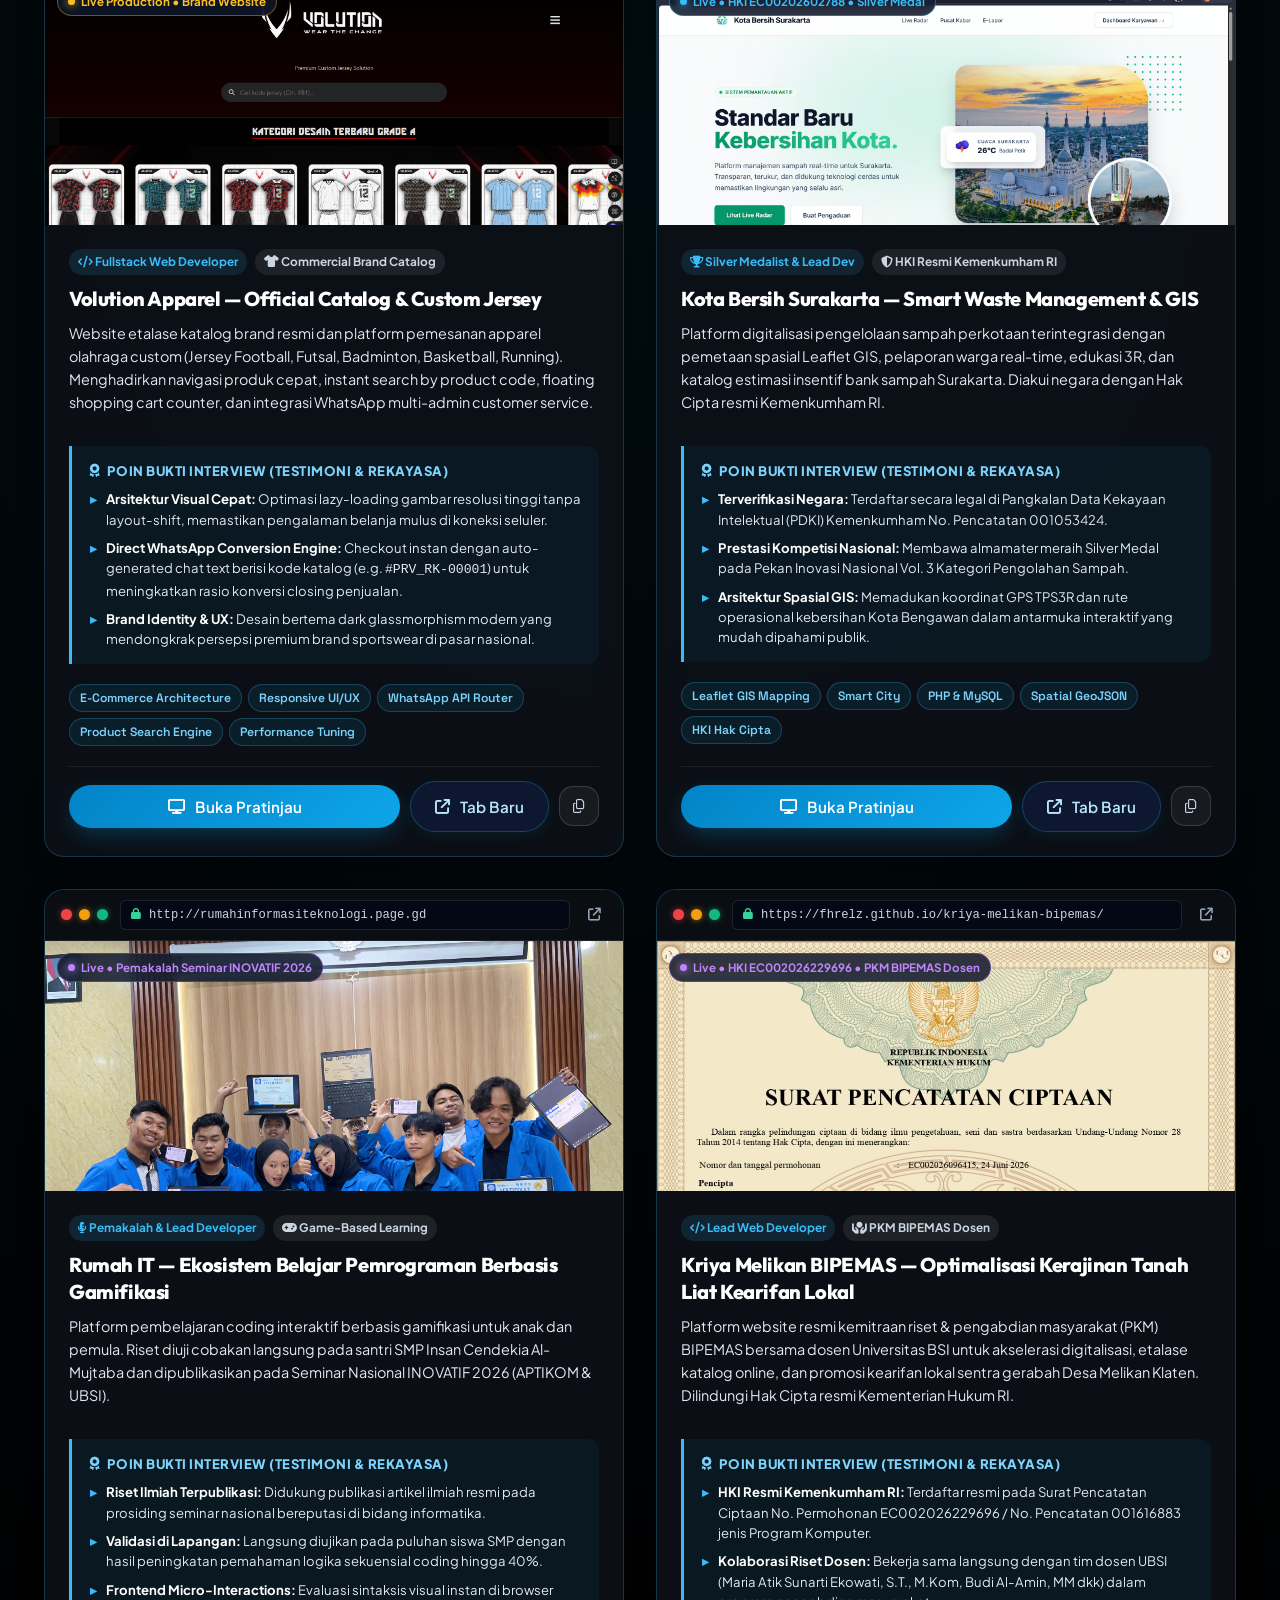
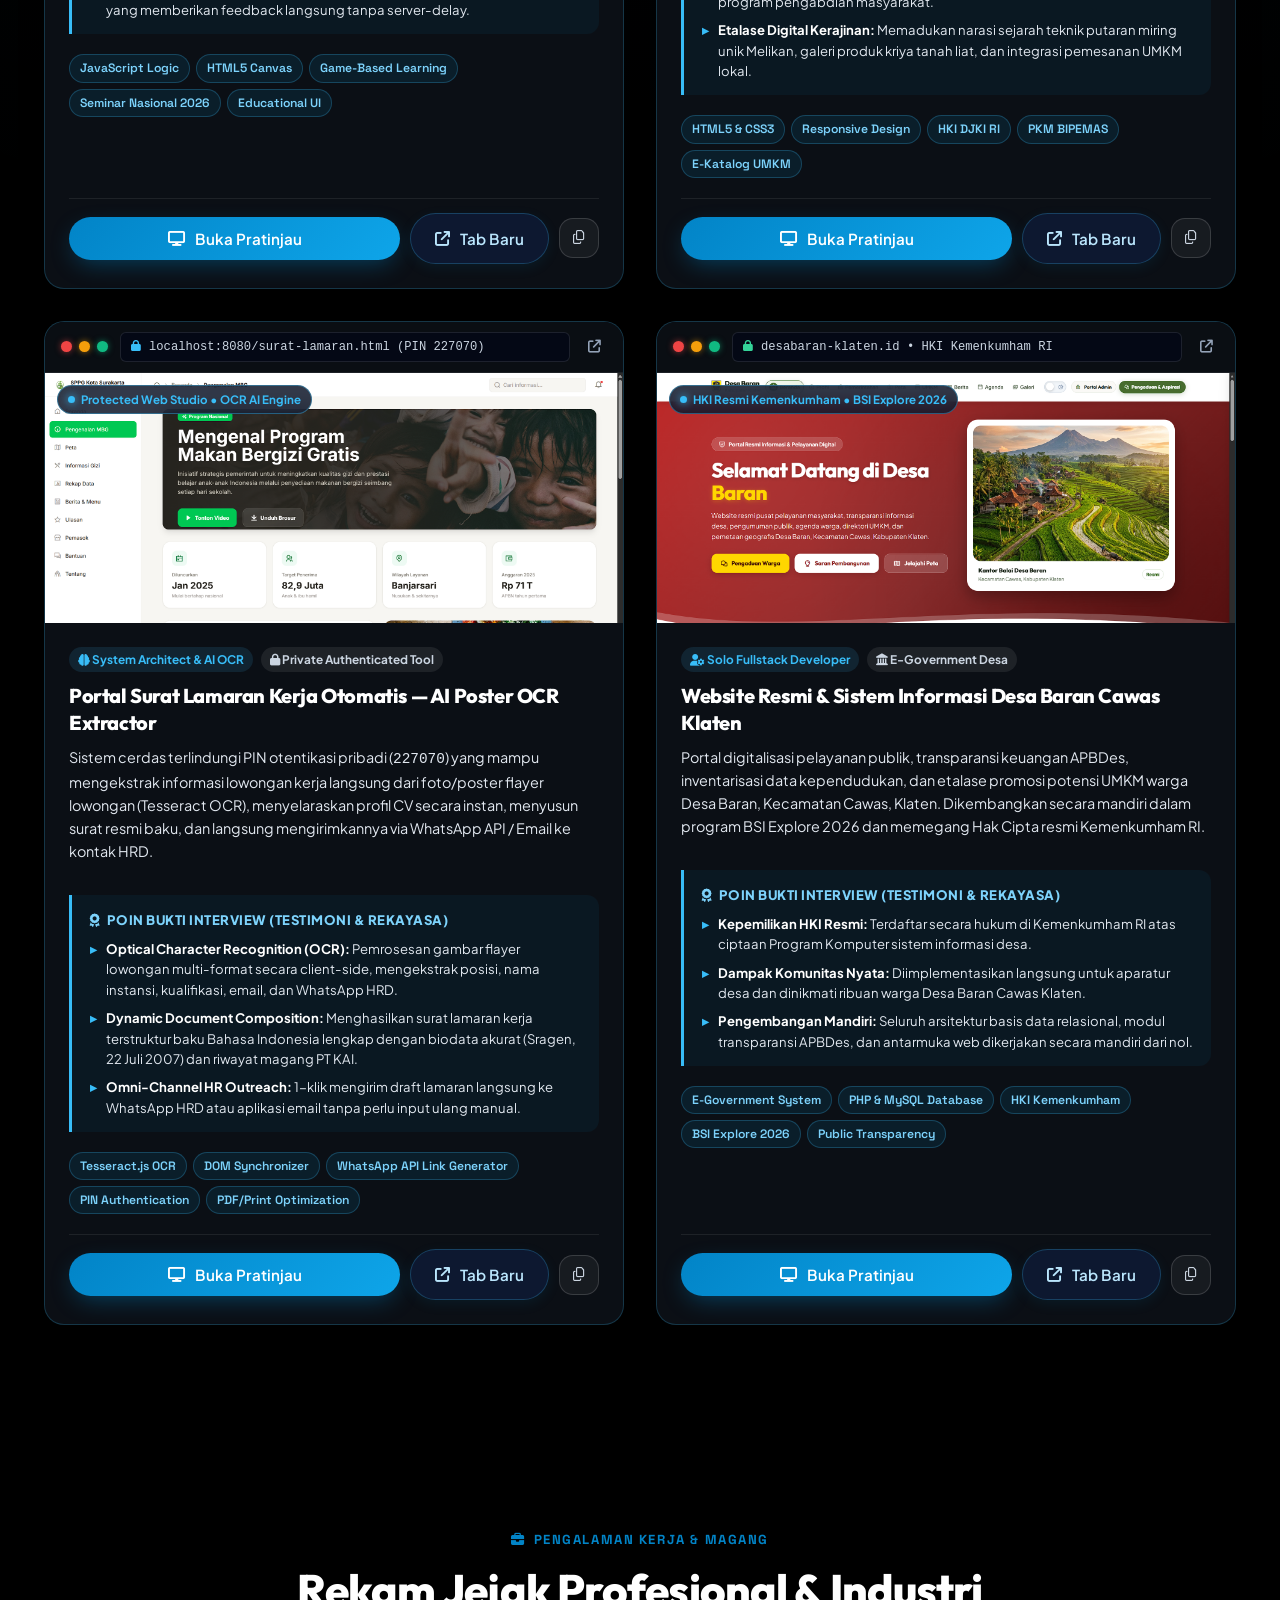
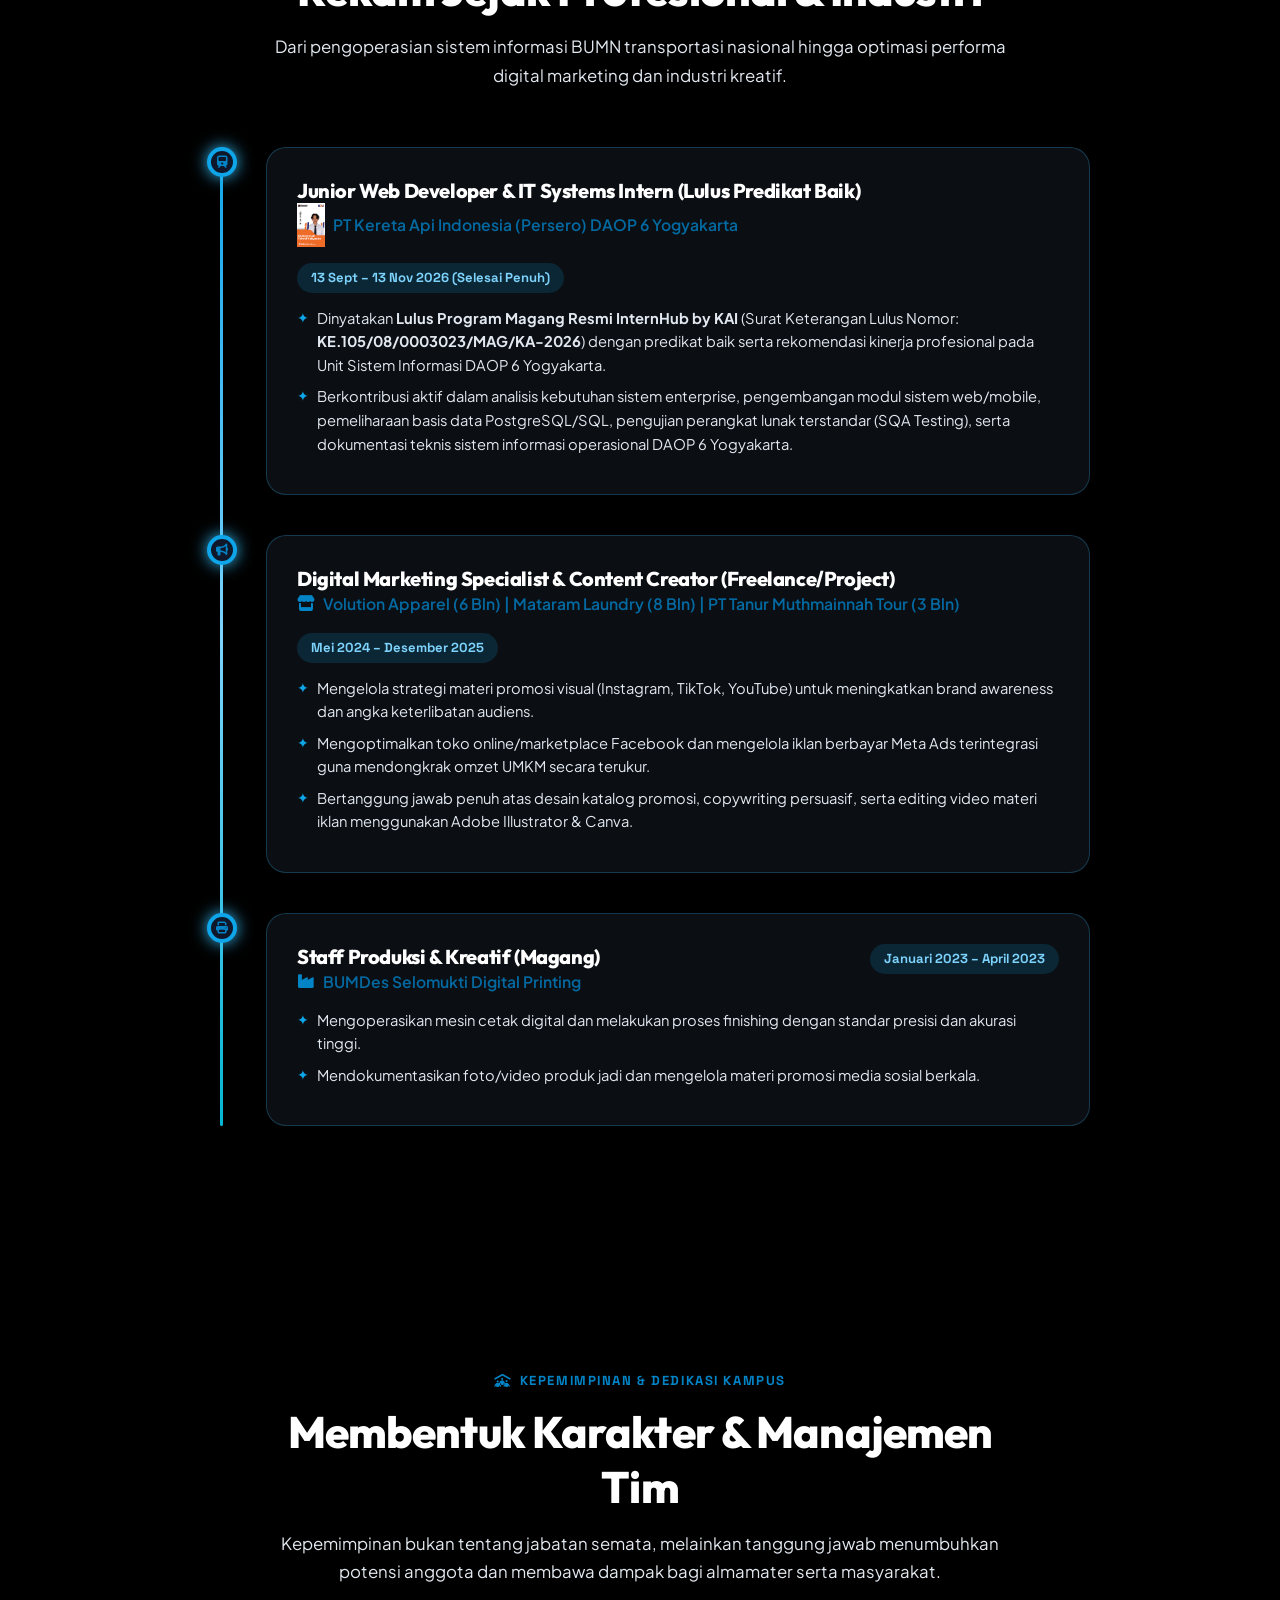
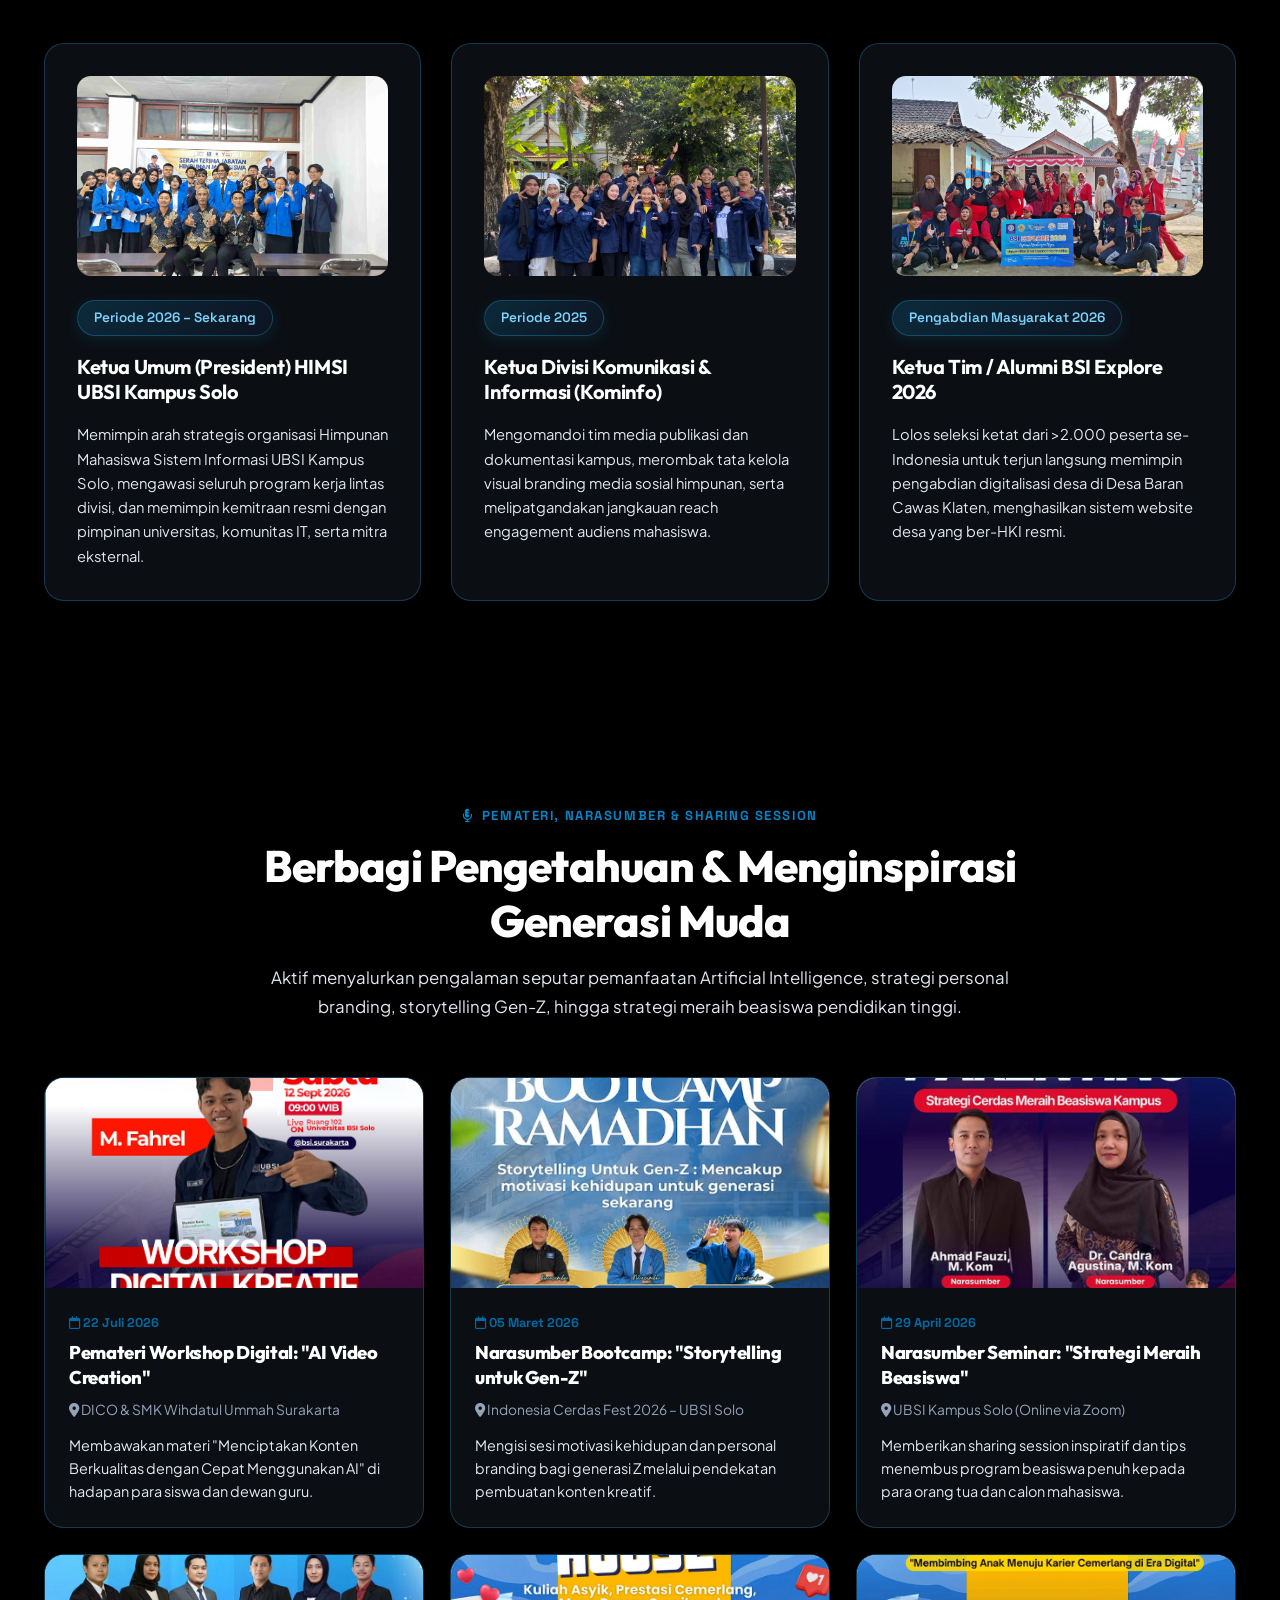
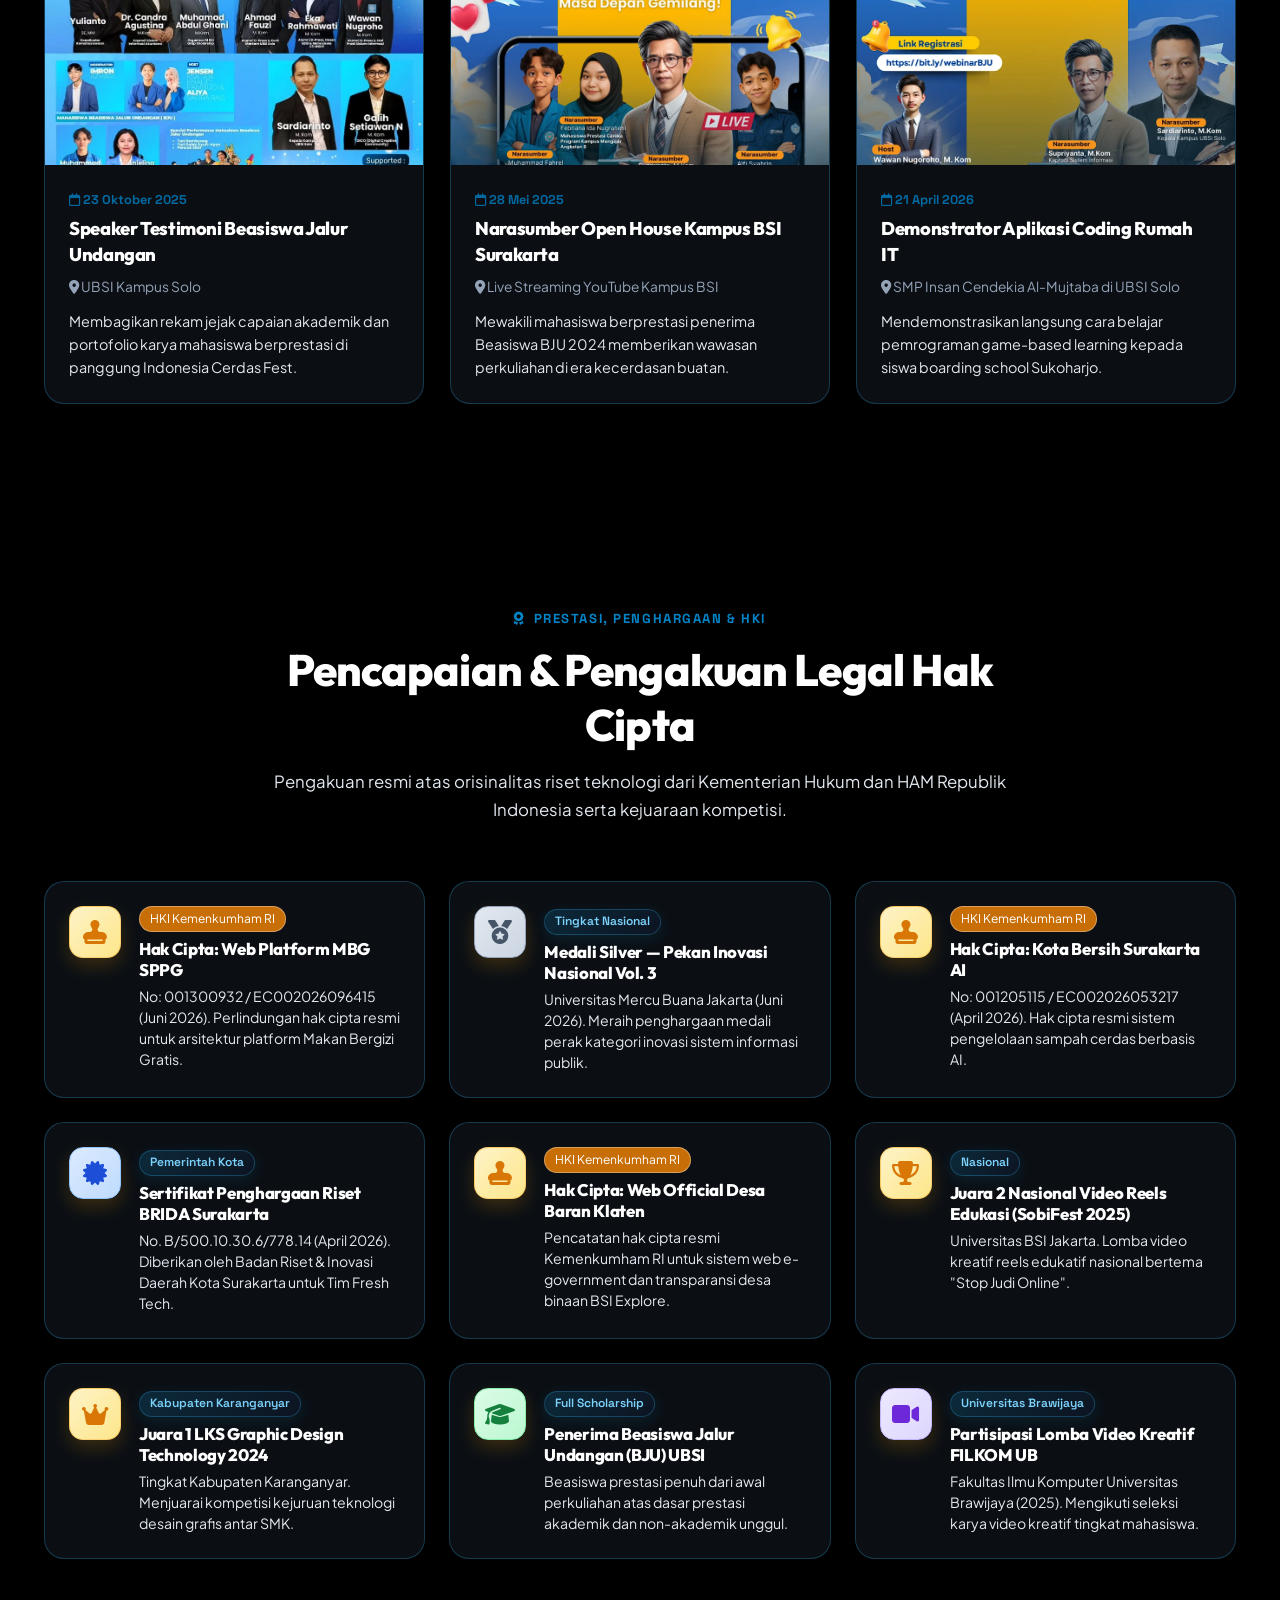
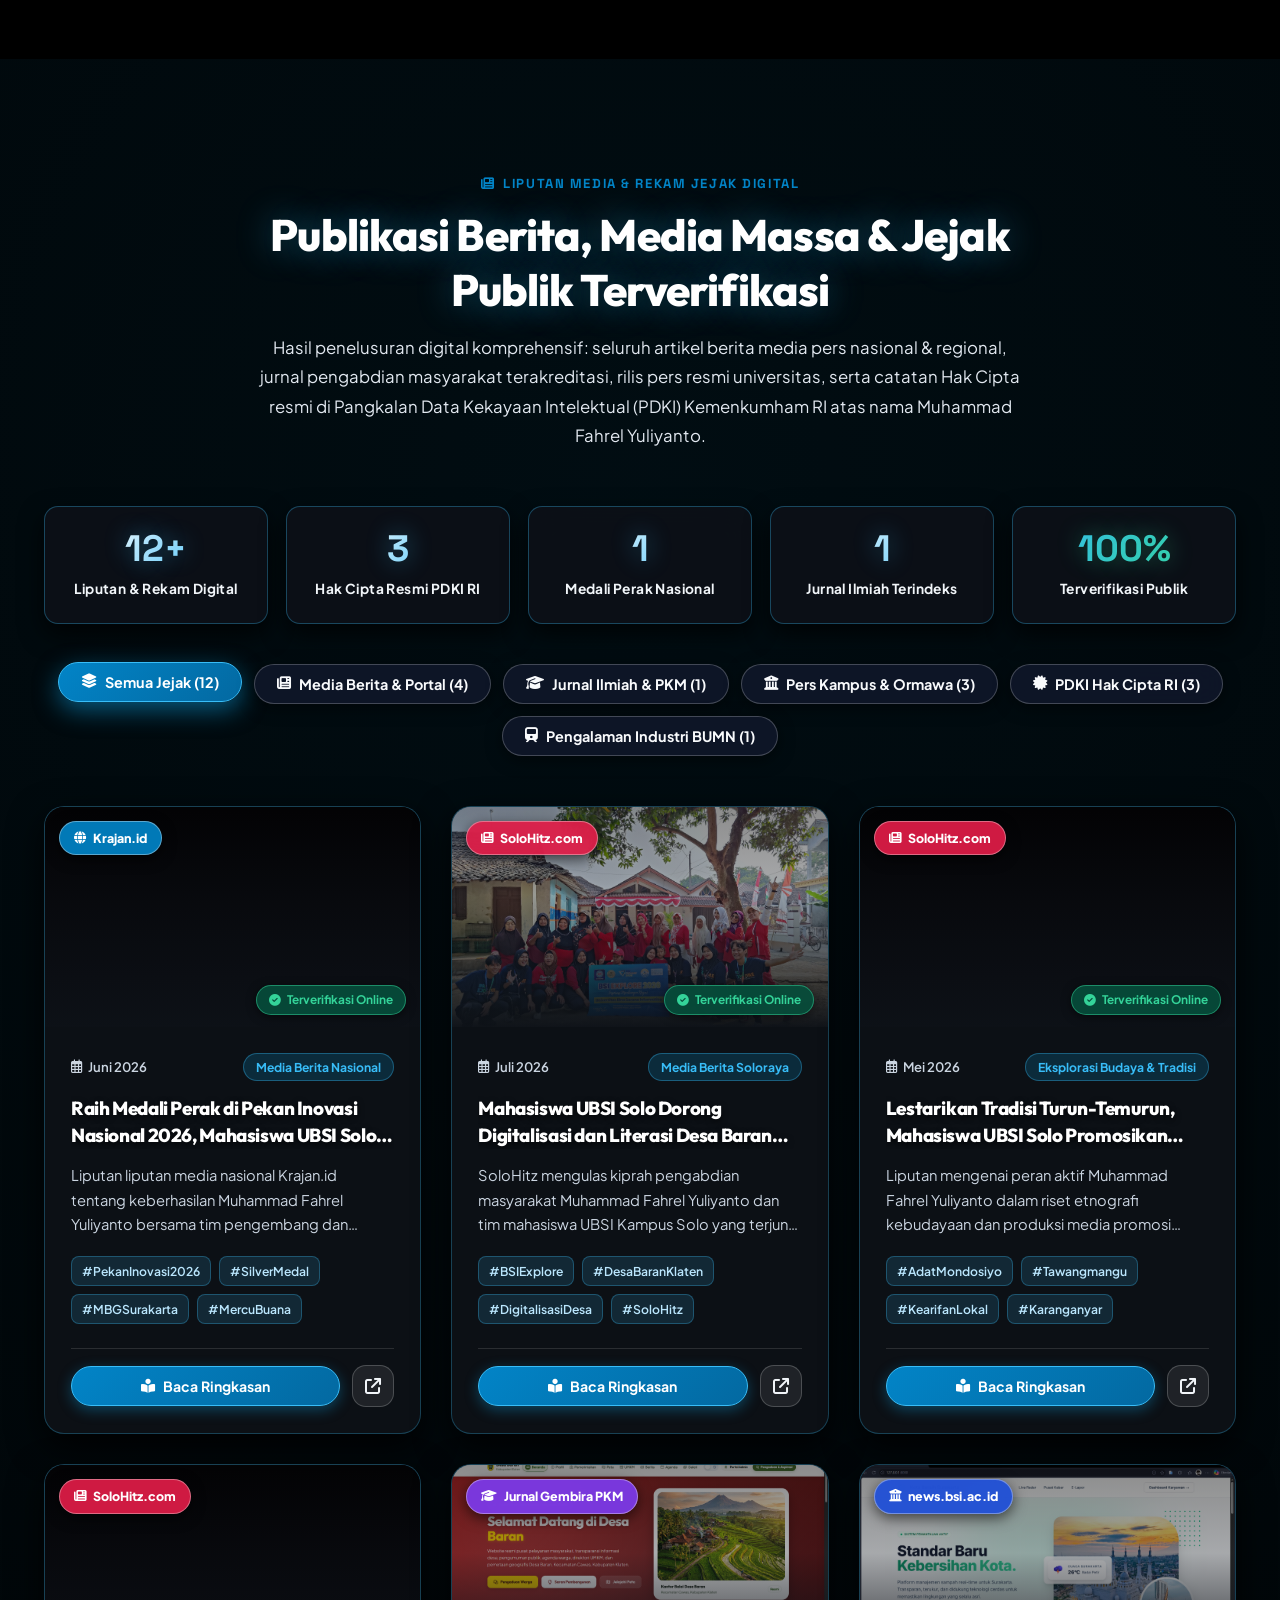
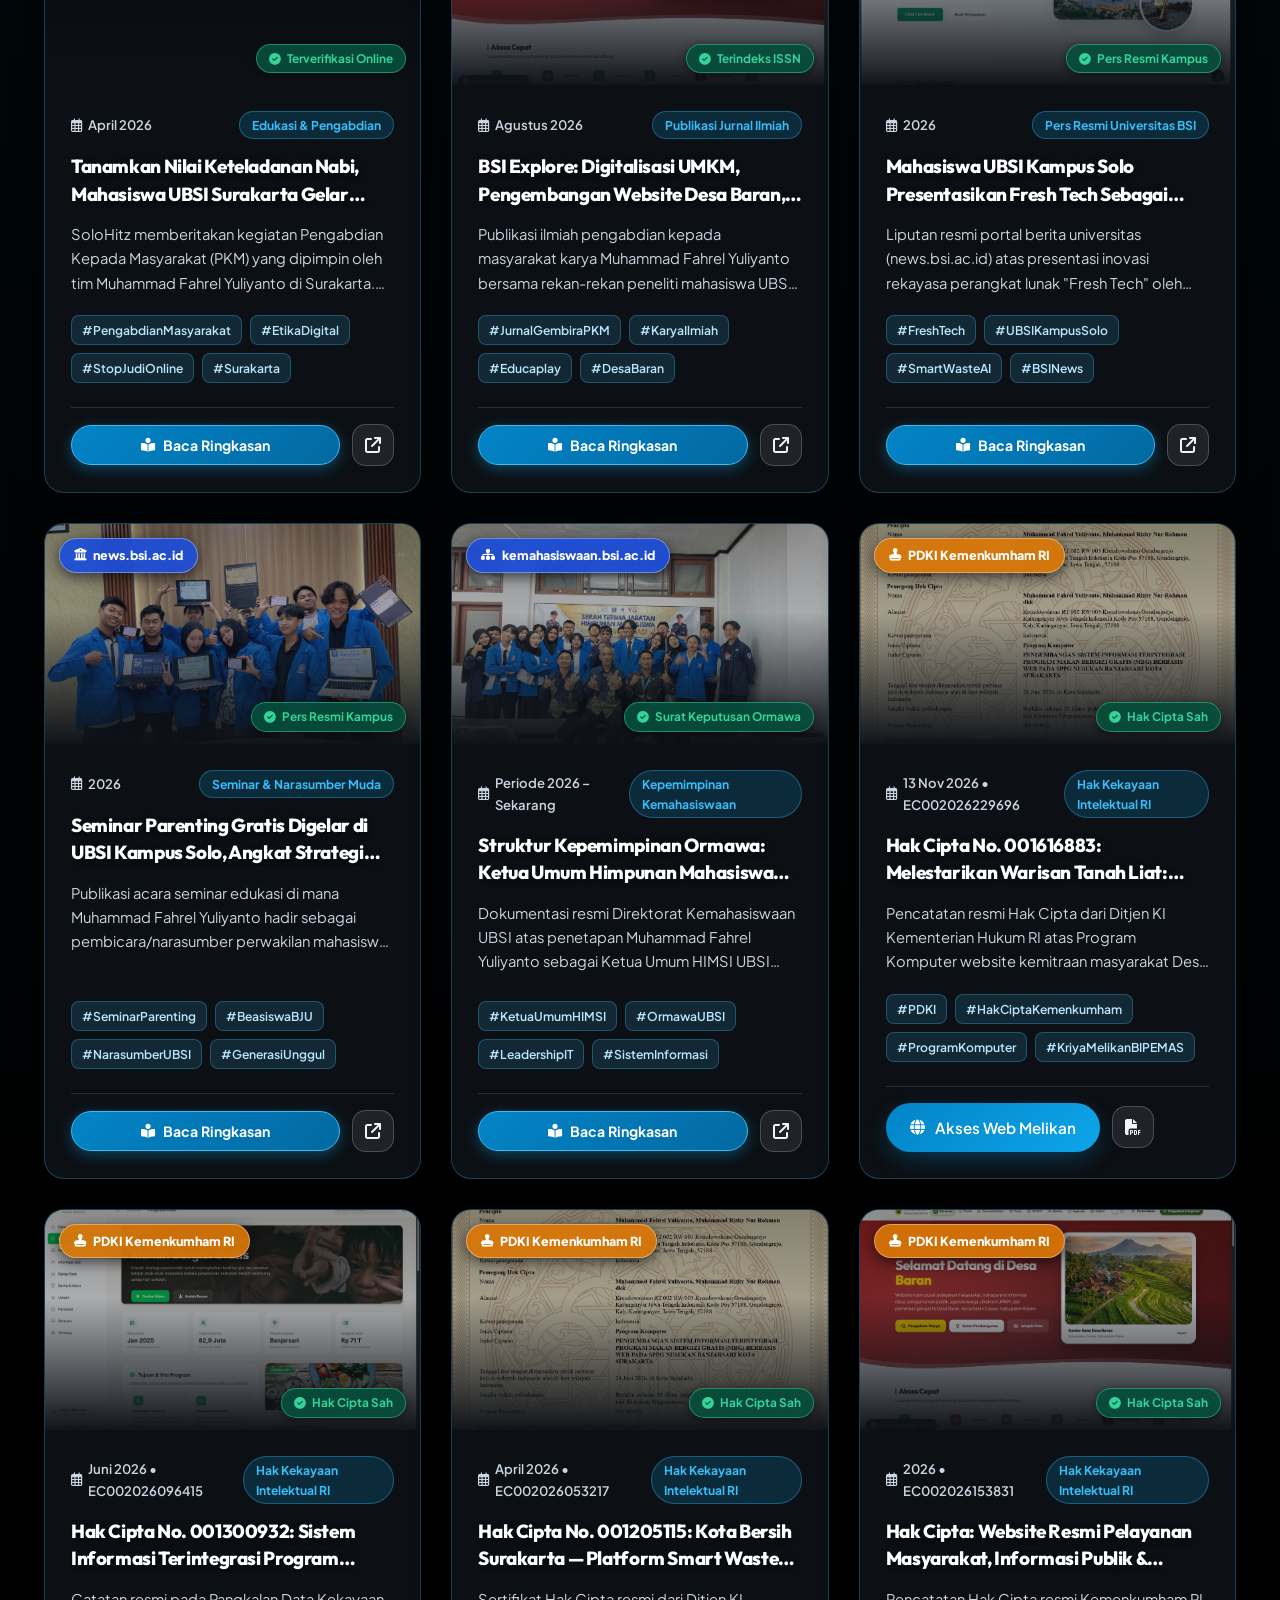
==== commit afa92cf7: "feat: update CV, ATS, and portfolio with KAI internship graduation (SKL) and 4th HKI Melikan BIPEMAS" ====
--- a/index.html
+++ b/index.html
@@ -11,7 +11,7 @@
        =================================================================== -->
   <title>Muhammad Fahrel Yuliyanto (ryouko / otosaka ryouko) — Portofolio &amp; Web Developer UBSI Solo</title>
   <meta name="title" content="Muhammad Fahrel Yuliyanto (ryouko / otosaka ryouko) — Portofolio &amp; Web Developer UBSI Solo" />
-  <meta name="description" content="Portofolio resmi Muhammad Fahrel Yuliyanto (dikenal sebagai ryouko, ryouko.chii, otosaka ryouko). Mahasiswa S1 Sistem Informasi UBSI Solo (fahrel ubsi), Fullstack Web Developer, SQA, AI Specialist, Pemegang 3 HKI Kemenkumham RI, dan Silver Medalist Pekan Inovasi Nasional." />
+  <meta name="description" content="Portofolio resmi Muhammad Fahrel Yuliyanto (dikenal sebagai ryouko, ryouko.chii, otosaka ryouko). Mahasiswa S1 Sistem Informasi UBSI Solo (fahrel ubsi), Fullstack Web Developer, SQA, AI Specialist, Pemegang 4 HKI Kemenkumham RI, dan Silver Medalist Pekan Inovasi Nasional." />
   <meta name="keywords" content="Muhammad Fahrel, Muhammad Fahrel Yuliyanto, ryouko, ryouko.chii, otosaka ryouko, fahrel ubsi, Fahrel UBSI Solo, Fahrel BSI, portofolio fahrel, portofolio ryouko, fullstack developer solo, web developer ubsi, portofolio interaktif 3d" />
   <meta name="author" content="Muhammad Fahrel Yuliyanto (ryouko)" />
   <meta name="robots" content="index, follow, max-snippet:-1, max-image-preview:large, max-video-preview:-1" />
@@ -70,7 +70,7 @@
         "url": "https://fhrelz.github.io/portfolio-3d-celestial/",
         "image": "https://fhrelz.github.io/portfolio-3d-celestial/assets/foto_profile.png",
         "jobTitle": "Fullstack Web Developer, SQA & AI Specialist",
-        "description": "Muhammad Fahrel Yuliyanto (ryouko / ryouko.chii / otosaka ryouko) adalah mahasiswa S1 Sistem Informasi UBSI Solo (fahrel ubsi), Fullstack Developer, pemegang 3 Hak Cipta HKI Kemenkumham RI, dan peraih medali perak Pekan Inovasi Nasional.",
+        "description": "Muhammad Fahrel Yuliyanto (ryouko / ryouko.chii / otosaka ryouko) adalah mahasiswa S1 Sistem Informasi UBSI Solo (fahrel ubsi), Fullstack Developer, pemegang 4 Hak Cipta HKI Kemenkumham RI, dan peraih medali perak Pekan Inovasi Nasional.",
         "alumniOf": {
           "@type": "CollegeOrUniversity",
           "name": "Universitas Bina Sarana Informatika (UBSI Solo)",
@@ -263,7 +263,7 @@
           </div>
 
           <p class="hero-desc">
-            Pengembang perangkat lunak & ekosistem cerdas berbasis Web, Mobile (Flutter/Dart), Generative AI, dan GIS. Pemegang <strong>3 Hak Kekayaan Intelektual (HKI)</strong> resmi Kemenkumham RI, <strong>Silver Medalist</strong> Pekan Inovasi Nasional Vol. 3, <strong>Magang Unit Sistem Informasi PT KAI Daop 6</strong>, dan <strong>Ketua Umum HIMSI UBSI Solo</strong>.
+            Pengembang perangkat lunak & ekosistem cerdas berbasis Web, Mobile (Flutter/Dart), Generative AI, dan GIS. Pemegang <strong>4 Hak Kekayaan Intelektual (HKI)</strong> resmi Kemenkumham RI, <strong>Silver Medalist</strong> Pekan Inovasi Nasional Vol. 3, <strong>Magang Unit Sistem Informasi PT KAI Daop 6</strong>, dan <strong>Ketua Umum HIMSI UBSI Solo</strong>.
           </p>
 
           <!-- Action Buttons -->
@@ -284,8 +284,8 @@
             <div class="highlight-item">
               <div class="highlight-icon"><i class="fa-solid fa-certificate"></i></div>
               <div class="highlight-text">
-                <h4 data-i18n="stat_hki">3 HKI Kemenkumham</h4>
-                <p>MBG, Kota Bersih, Desa Baran</p>
+                <h4 data-i18n="stat_hki">4 HKI Kemenkumham</h4>
+                <p>Melikan, MBG, Kota Bersih, Baran</p>
               </div>
             </div>
 
@@ -300,8 +300,8 @@
             <div class="highlight-item">
               <div class="highlight-icon"><i class="fa-solid fa-train"></i></div>
               <div class="highlight-text">
-                <h4 data-i18n="stat_kai">Magang PT KAI</h4>
-                <p>Unit Sistem Informasi Daop 6</p>
+                <h4 data-i18n="stat_kai">Lulus Magang PT KAI</h4>
+                <p>Predikat Baik (Unit SI Daop 6)</p>
               </div>
             </div>
 
@@ -370,7 +370,7 @@
 
             <div class="float-tag float-tag-2">
               <i class="fa-solid fa-brain" style="color: var(--celestial-indigo);"></i>
-              <span>3 HKI & Silver Medal</span>
+              <span>4 HKI & Silver Medal</span>
             </div>
 
           </div>
@@ -409,7 +409,7 @@
             </p>
 
             <p class="about-text">
-              Perjalanan saya didorong oleh rasa ingin tahu yang tak henti untuk menggabungkan kecerdasan buatan, visual data interaktif GIS, dan pendekatan gamifikasi. Terbukti dengan dipercayanya 3 karya cipta kami dengan perlindungan resmi <strong>Hak Kekayaan Intelektual (HKI) Kemenkumham RI</strong>, diterimanya magang di <strong>PT KAI (Persero) DAOP 6 Yogyakarta Unit Sistem Informasi</strong>, serta terpilih mewakili kampus dalam <strong>BSI Explore 2026</strong> dari ribuan pendaftar.
+              Perjalanan saya didorong oleh rasa ingin tahu yang tak henti untuk menggabungkan kecerdasan buatan, visual data interaktif GIS, dan transformasi digital masyarakat. Terbukti dengan dipercayanya 4 karya cipta kami dengan perlindungan resmi <strong>Hak Kekayaan Intelektual (HKI) Kemenkumham RI</strong>, kelulusan resmi dengan predikat baik magang di <strong>PT KAI (Persero) DAOP 6 Yogyakarta Unit Sistem Informasi</strong>, serta keterlibatan aktif dalam proyek riset kemitraan dosen (PKM BIPEMAS Kriya Melikan) dan <strong>BSI Explore 2026</strong>.
             </p>
 
             <!-- Quick Data Points -->
@@ -709,7 +709,7 @@
         <!-- Category Filter Tabs -->
         <div class="live-web-filters">
           <button class="live-filter-btn active" data-live-filter="all">
-            <i class="fa-solid fa-layer-group"></i> Semua Website (5)
+            <i class="fa-solid fa-layer-group"></i> Semua Website (6)
           </button>
           <button class="live-filter-btn" data-live-filter="brand-ecommerce">
             <i class="fa-solid fa-bag-shopping"></i> Brand & E-Commerce (1)
@@ -718,7 +718,7 @@
             <i class="fa-solid fa-landmark"></i> E-Government & GIS (2)
           </button>
           <button class="live-filter-btn" data-live-filter="research-edu">
-            <i class="fa-solid fa-graduation-cap"></i> Riset & Edukasi (1)
+            <i class="fa-solid fa-graduation-cap"></i> Riset & Edukasi (2)
           </button>
           <button class="live-filter-btn" data-live-filter="system-tool">
             <i class="fa-solid fa-robot"></i> Sistem & AI Tool (1)
@@ -1005,6 +1005,97 @@
             </div>
           </div>
 
+          <!-- CARD 3.5: KRIYA MELIKAN BIPEMAS -->
+          <div class="live-web-card" data-live-category="research-edu">
+            <div class="browser-window-header">
+              <div class="window-controls">
+                <span class="ctrl-dot dot-red"></span>
+                <span class="ctrl-dot dot-yellow"></span>
+                <span class="ctrl-dot dot-green"></span>
+              </div>
+              <div class="browser-address-bar">
+                <i class="fa-solid fa-lock" style="color: #34d399; font-size: 0.7rem;"></i>
+                <span class="url-text">https://fhrelz.github.io/kriya-melikan-bipemas/</span>
+              </div>
+              <div class="window-actions">
+                <a href="https://fhrelz.github.io/kriya-melikan-bipemas/" target="_blank" rel="noopener noreferrer" class="window-action-btn" title="Buka Website Kriya Melikan">
+                  <i class="fa-solid fa-arrow-up-right-from-square"></i>
+                </a>
+              </div>
+            </div>
+
+            <div class="browser-preview-viewport">
+              <img src="assets/hki.jpeg" alt="Kriya Melikan BIPEMAS Website" class="browser-preview-img" />
+              <div class="preview-badge-status badge-research">
+                <span class="live-pulse-dot"></span>
+                <span>Live • HKI EC002026229696 • PKM BIPEMAS Dosen</span>
+              </div>
+              <div class="preview-hover-overlay">
+                <button class="btn btn-primary btn-open-live-preview" 
+                  data-url="https://fhrelz.github.io/kriya-melikan-bipemas/"
+                  data-title="Kriya Melikan BIPEMAS — Digitalisasi Kerajinan Tanah Liat Desa Melikan"
+                  data-img="assets/hki.jpeg"
+                  data-talking-points="Hak Cipta HKI Kemenkumham EC002026229696|Riset Kolaborasi Dosen UBSI|Katalog Digital Sentra Gerabah Melikan|Kearifan Lokal Putaran Miring|Transformasi Digital Ekonomi Kreatif">
+                  <i class="fa-solid fa-expand"></i> Pratinjau Interaktif
+                </button>
+                <a href="https://fhrelz.github.io/kriya-melikan-bipemas/" target="_blank" rel="noopener noreferrer" class="btn btn-secondary">
+                  <i class="fa-solid fa-arrow-up-right-from-square"></i> Kunjungi Web
+                </a>
+              </div>
+            </div>
+
+            <div class="live-card-body">
+              <div class="live-card-meta">
+                <span class="badge-role"><i class="fa-solid fa-code"></i> Lead Web Developer</span>
+                <span class="badge-category"><i class="fa-solid fa-hands-holding-circle"></i> PKM BIPEMAS Dosen</span>
+              </div>
+              <h3 class="live-card-title">
+                <a href="https://fhrelz.github.io/kriya-melikan-bipemas/" target="_blank" rel="noopener noreferrer">
+                  Kriya Melikan BIPEMAS — Optimalisasi Kerajinan Tanah Liat Kearifan Lokal
+                </a>
+              </h3>
+              <p class="live-card-desc">
+                Platform website resmi kemitraan riset & pengabdian masyarakat (PKM) BIPEMAS bersama dosen Universitas BSI untuk akselerasi digitalisasi, etalase katalog online, dan promosi kearifan lokal sentra gerabah Desa Melikan Klaten. Dilindungi Hak Cipta resmi Kementerian Hukum RI.
+              </p>
+
+              <!-- Interview Testimony Box -->
+              <div class="interview-testimony-box">
+                <div class="interview-testimony-header">
+                  <i class="fa-solid fa-award"></i> Poin Bukti Interview (Testimoni & Rekayasa)
+                </div>
+                <ul class="interview-points-list">
+                  <li><strong>HKI Resmi Kemenkumham RI:</strong> Terdaftar resmi pada Surat Pencatatan Ciptaan No. Permohonan EC002026229696 / No. Pencatatan 001616883 jenis Program Komputer.</li>
+                  <li><strong>Kolaborasi Riset Dosen:</strong> Bekerja sama langsung dengan tim dosen UBSI (Maria Atik Sunarti Ekowati, S.T., M.Kom, Budi Al-Amin, MM dkk) dalam program pengabdian masyarakat.</li>
+                  <li><strong>Etalase Digital Kerajinan:</strong> Memadukan narasi sejarah teknik putaran miring unik Melikan, galeri produk kriya tanah liat, dan integrasi pemesanan UMKM lokal.</li>
+                </ul>
+              </div>
+
+              <div class="tech-stack-list">
+                <span class="tech-badge">HTML5 & CSS3</span>
+                <span class="tech-badge">Responsive Design</span>
+                <span class="tech-badge">HKI DJKI RI</span>
+                <span class="tech-badge">PKM BIPEMAS</span>
+                <span class="tech-badge">E-Katalog UMKM</span>
+              </div>
+
+              <div class="live-card-actions">
+                <button class="btn btn-primary btn-open-live-preview" style="flex: 1;"
+                  data-url="https://fhrelz.github.io/kriya-melikan-bipemas/"
+                  data-title="Kriya Melikan BIPEMAS — Digitalisasi Kerajinan Tanah Liat Desa Melikan"
+                  data-img="assets/hki.jpeg"
+                  data-talking-points="Hak Cipta HKI Kemenkumham EC002026229696|Riset Kolaborasi Dosen UBSI|Katalog Digital Sentra Gerabah Melikan|Kearifan Lokal Putaran Miring|Transformasi Digital Ekonomi Kreatif">
+                  <i class="fa-solid fa-display"></i> Buka Pratinjau
+                </button>
+                <a href="https://fhrelz.github.io/kriya-melikan-bipemas/" target="_blank" rel="noopener noreferrer" class="btn btn-secondary">
+                  <i class="fa-solid fa-arrow-up-right-from-square"></i> Tab Baru
+                </a>
+                <button class="btn-copy-link" data-copy="https://fhrelz.github.io/kriya-melikan-bipemas/" title="Salin Link Website">
+                  <i class="fa-regular fa-copy"></i>
+                </button>
+              </div>
+            </div>
+          </div>
+
           <!-- CARD 4: PORTAL SURAT LAMARAN & OCR STUDIO -->
           <div class="live-web-card" data-live-category="system-tool">
             <div class="browser-window-header">
@@ -1219,17 +1310,17 @@
             <div class="cosmic-card timeline-card">
               <div class="timeline-header">
                 <div>
-                  <h3 class="timeline-role">Internship — Unit Sistem Informasi</h3>
+                  <h3 class="timeline-role">Junior Web Developer & IT Systems Intern (Lulus Predikat Baik)</h3>
                   <div class="timeline-company">
                     <img src="assets/kai.png" alt="Logo PT KAI" style="width: 28px; height: auto;" />
                     <span>PT Kereta Api Indonesia (Persero) DAOP 6 Yogyakarta</span>
                   </div>
                 </div>
-                <div class="timeline-date">2026 — Sekarang</div>
+                <div class="timeline-date">13 Sept – 13 Nov 2026 (Selesai Penuh)</div>
               </div>
               <ul class="timeline-bullets">
-                <li>Diterima melalui seleksi ketat program magang resmi untuk penempatan di Unit Sistem Informasi KAI DAOP 6 Yogyakarta.</li>
-                <li>Mendukung operasional teknologi informasi, pemeliharaan infrastruktur data enterprise, integrasi sistem layanan perkeretaapian, dan monitoring jaringan kerja.</li>
+                <li>Dinyatakan <strong>Lulus Program Magang Resmi InternHub by KAI</strong> (Surat Keterangan Lulus Nomor: <strong>KE.105/08/0003023/MAG/KA-2026</strong>) dengan predikat baik serta rekomendasi kinerja profesional pada Unit Sistem Informasi DAOP 6 Yogyakarta.</li>
+                <li>Berkontribusi aktif dalam analisis kebutuhan sistem enterprise, pengembangan modul sistem web/mobile, pemeliharaan basis data PostgreSQL/SQL, pengujian perangkat lunak terstandar (SQA Testing), serta dokumentasi teknis sistem informasi operasional DAOP 6 Yogyakarta.</li>
               </ul>
             </div>
           </div>
@@ -1913,6 +2004,40 @@
             </div>
           </article>
 
+          <!-- Card 8.5: PDKI Ditjen Kekayaan Intelektual (HKI Kriya Melikan BIPEMAS) -->
+          <article class="cosmic-card press-card" data-press-category="pdki">
+            <div class="press-card-img-wrap">
+              <img src="assets/hki.jpeg" alt="HKI Website Kriya Melikan BIPEMAS Kemenkumham" loading="lazy" />
+              <div class="press-img-overlay"></div>
+              <span class="press-badge-source badge-gold"><i class="fa-solid fa-stamp"></i> PDKI Kemenkumham RI</span>
+              <span class="verified-pill"><i class="fa-solid fa-circle-check"></i> Hak Cipta Sah</span>
+            </div>
+            <div class="press-card-body">
+              <div class="press-meta-row">
+                <span class="press-date"><i class="fa-regular fa-calendar-days"></i> 13 Nov 2026 • EC002026229696</span>
+                <span class="press-category-tag">Hak Kekayaan Intelektual RI</span>
+              </div>
+              <h3 class="press-headline">Hak Cipta No. 001616883: Melestarikan Warisan Tanah Liat: Membangun Ekonomi Kreatif</h3>
+              <p class="press-snippet">
+                Pencatatan resmi Hak Cipta dari Ditjen KI Kementerian Hukum RI atas Program Komputer website kemitraan masyarakat Desa Melikan Klaten (Riset PKM BIPEMAS Dosen UBSI). Muhammad Fahrel Yuliyanto terdaftar sah sebagai pencipta utama pengembang website promosi kerajinan tanah liat.
+              </p>
+              <div class="press-tags-row">
+                <span class="press-tag-item">#PDKI</span>
+                <span class="press-tag-item">#HakCiptaKemenkumham</span>
+                <span class="press-tag-item">#ProgramKomputer</span>
+                <span class="press-tag-item">#KriyaMelikanBIPEMAS</span>
+              </div>
+              <div class="press-card-footer">
+                <a href="https://fhrelz.github.io/kriya-melikan-bipemas/" target="_blank" class="btn btn-primary">
+                  <i class="fa-solid fa-globe"></i> <span>Akses Web Melikan</span>
+                </a>
+                <a href="assets/SuratCiptaan_EC002026229696.pdf" target="_blank" class="press-source-link" title="Buka Dokumen PDF HKI">
+                  <i class="fa-solid fa-file-pdf"></i>
+                </a>
+              </div>
+            </div>
+          </article>
+
           <!-- Card 9: PDKI Ditjen Kekayaan Intelektual (HKI MBG SPPG Nusukan) -->
           <article class="cosmic-card press-card" data-press-category="pdki">
             <div class="press-card-img-wrap">
@@ -2359,7 +2484,7 @@
           © 2026 <strong>Muhammad Fahrel Yuliyanto</strong> (<em>ryouko / @ryouko.chii / otosaka ryouko</em>) • All Rights Reserved. Built with Three.js 3D Celestial Engine.
         </div>
         <div class="footer-badge">
-          <span>Universitas Bina Sarana Informatika (Fahrel UBSI Solo) • S1 Sistem Informasi • 3 HKI Kemenkumham RI</span>
+          <span>Universitas Bina Sarana Informatika (Fahrel UBSI Solo) • S1 Sistem Informasi • 4 HKI Kemenkumham RI</span>
         </div>
       </div>
     </footer>
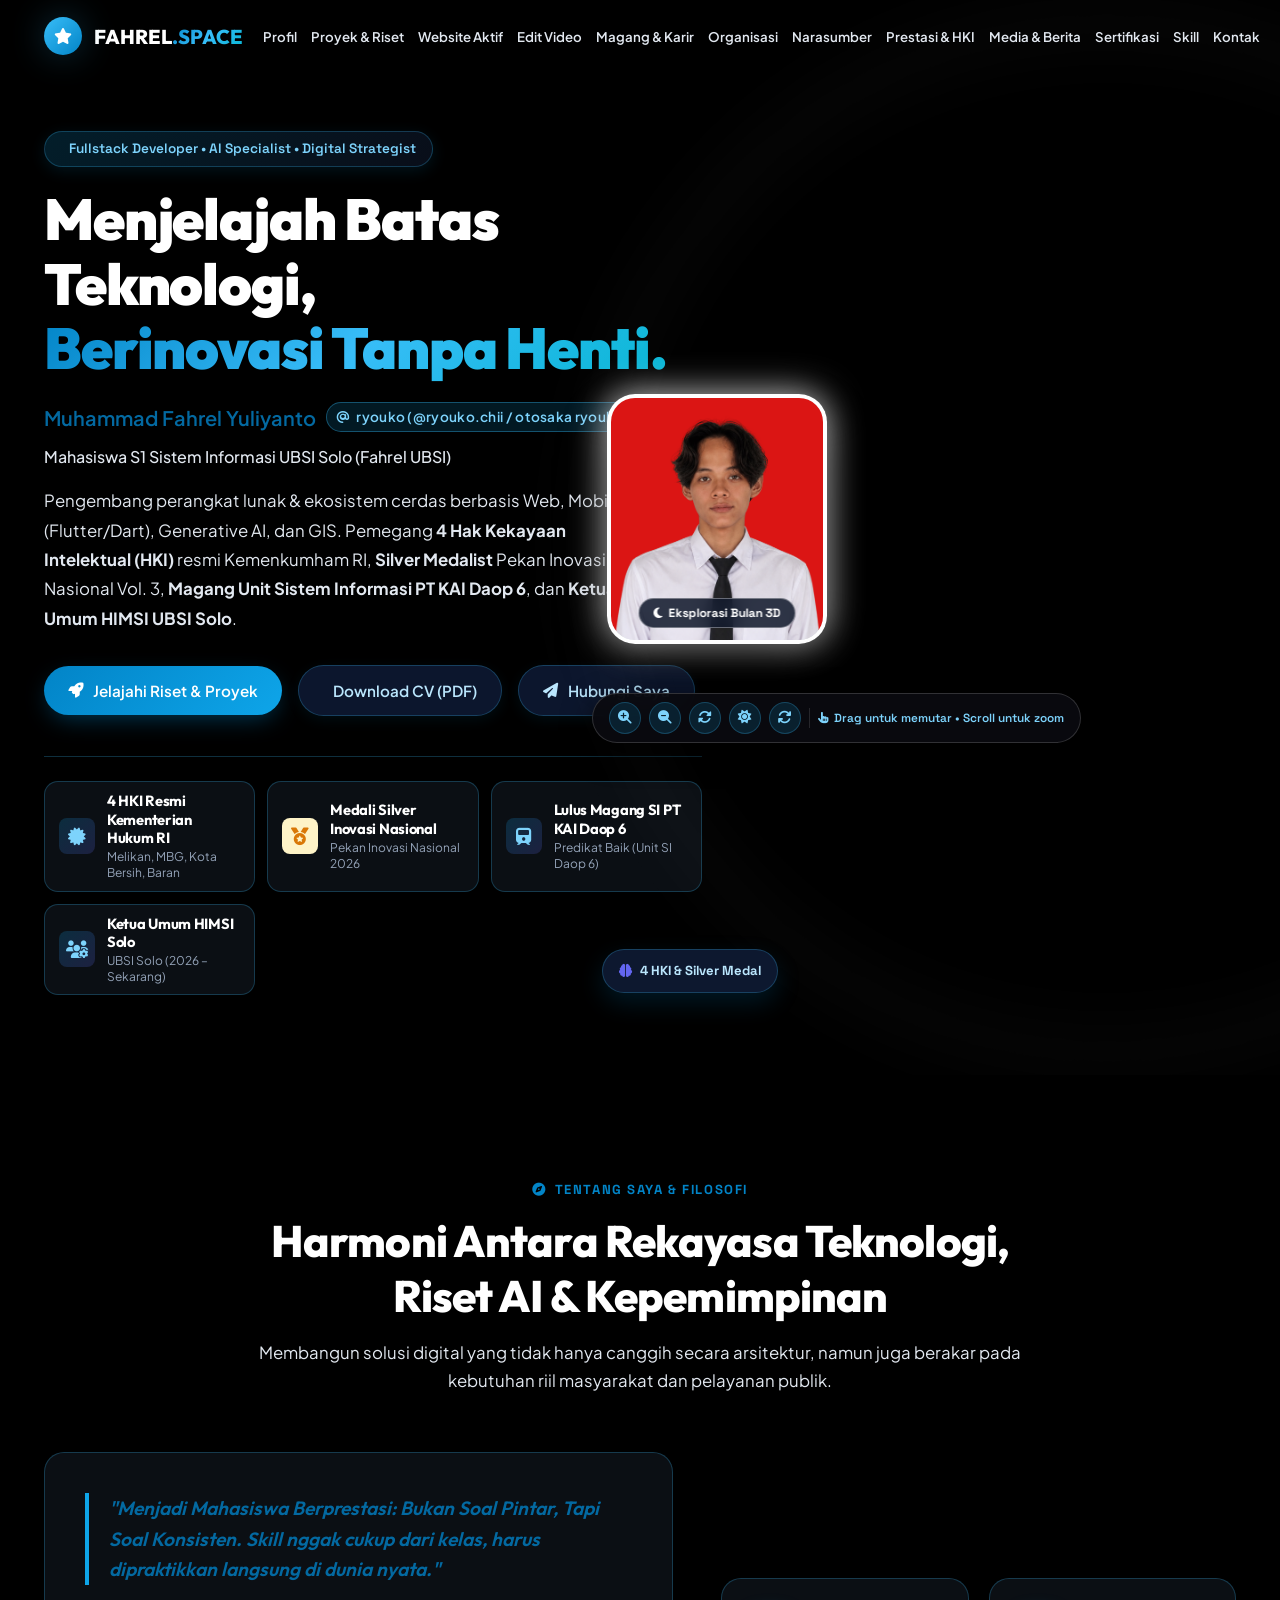
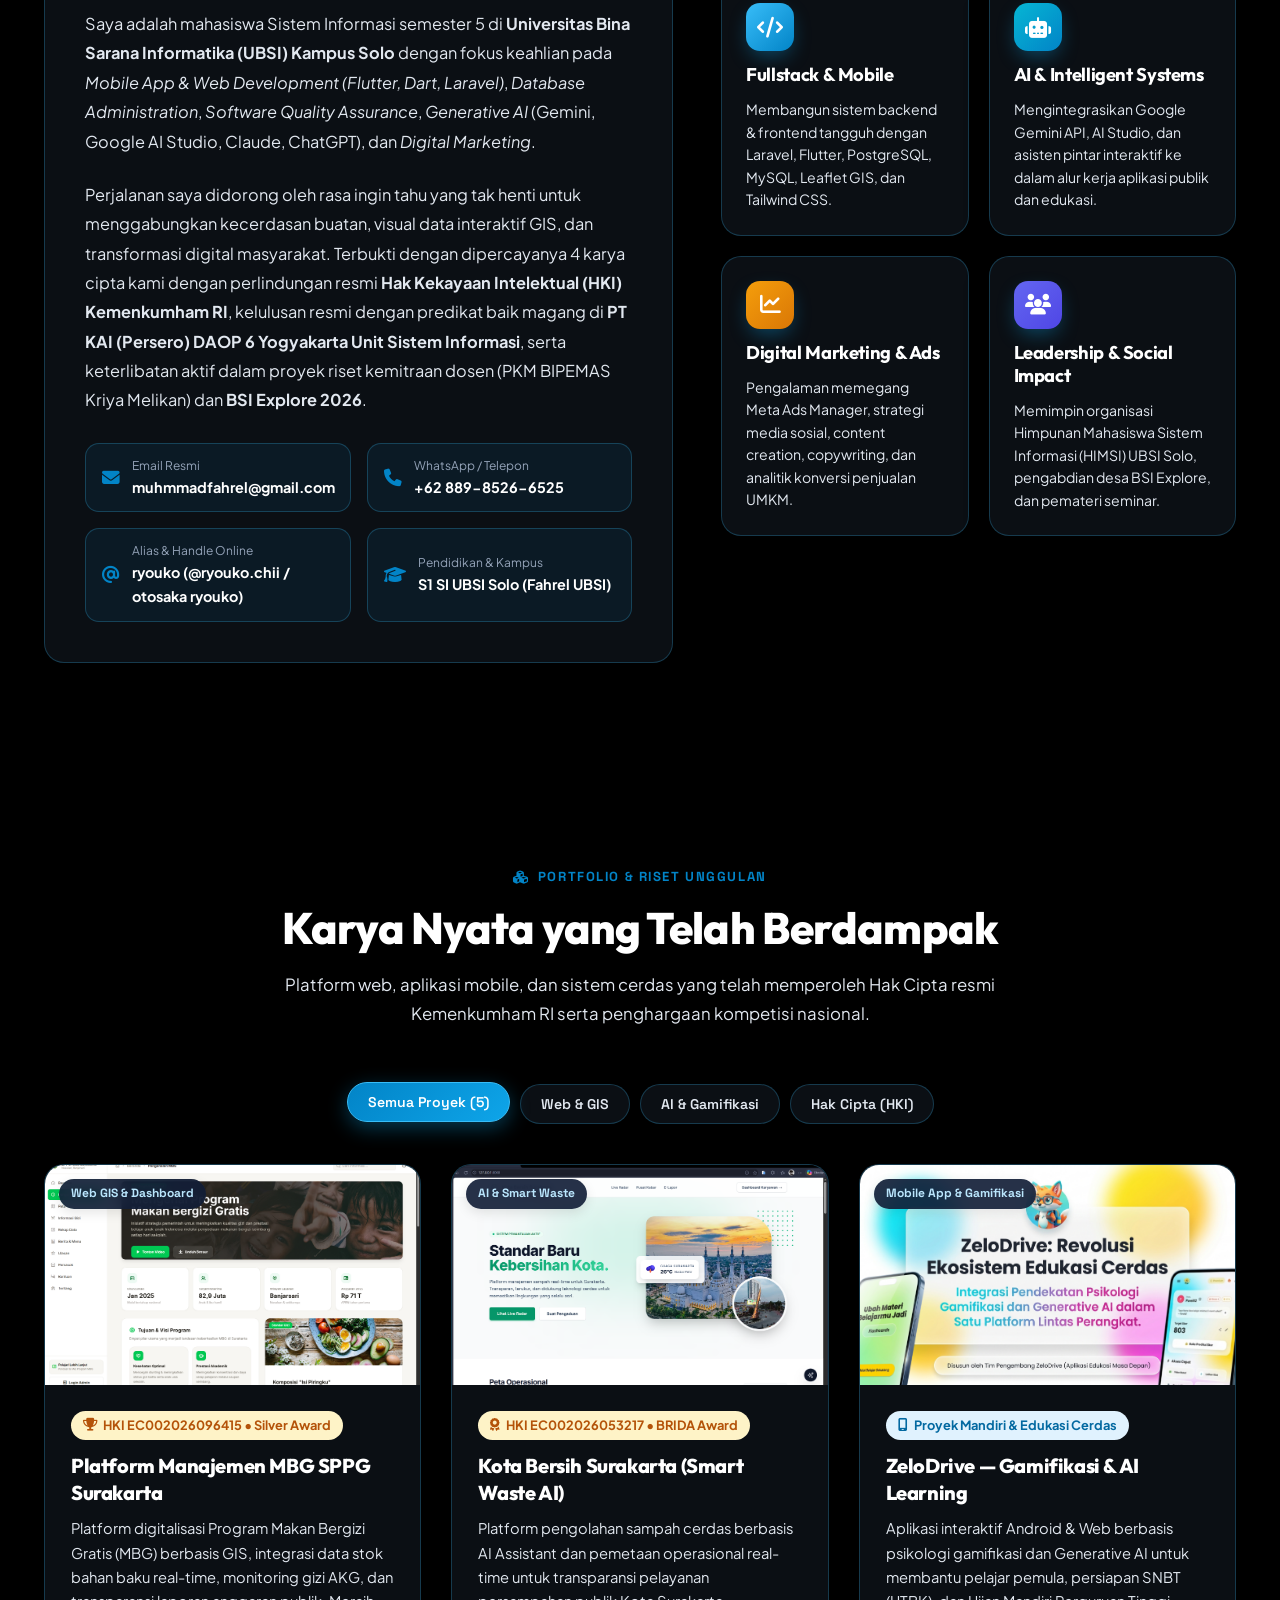
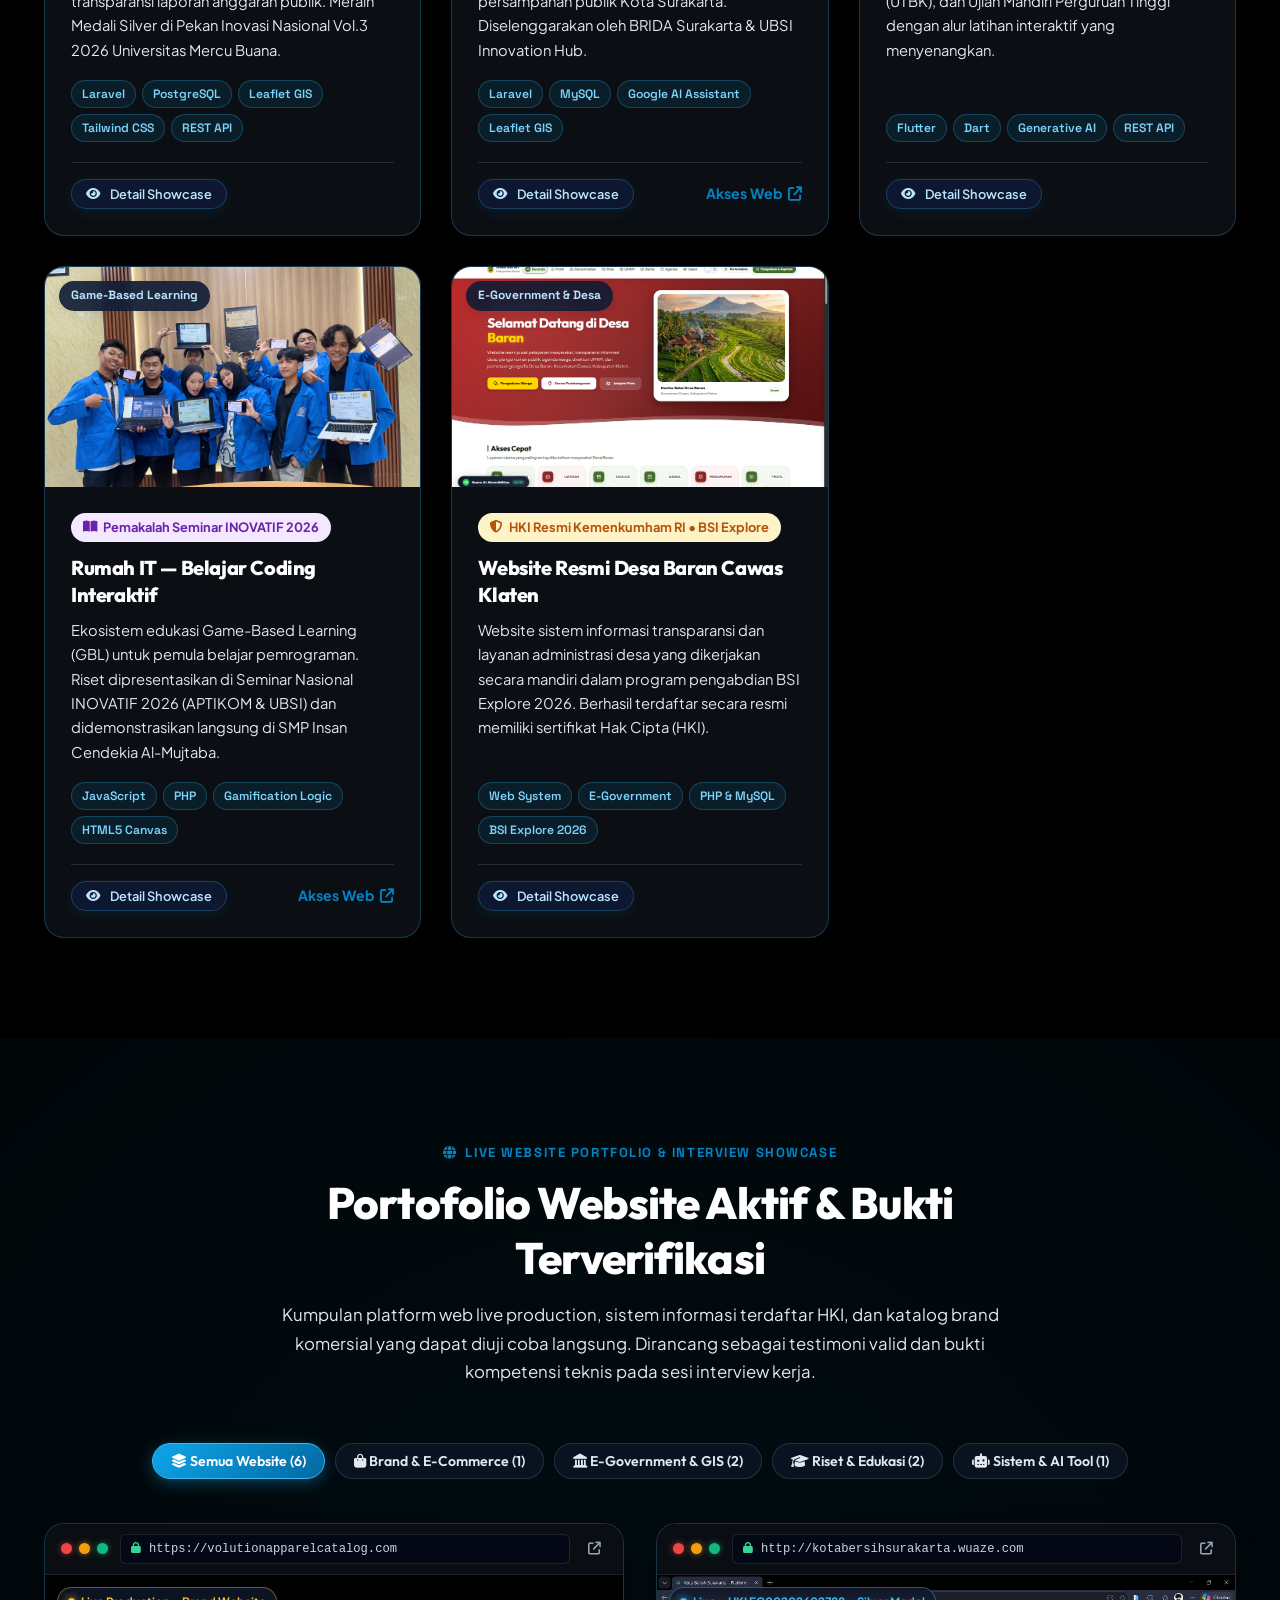
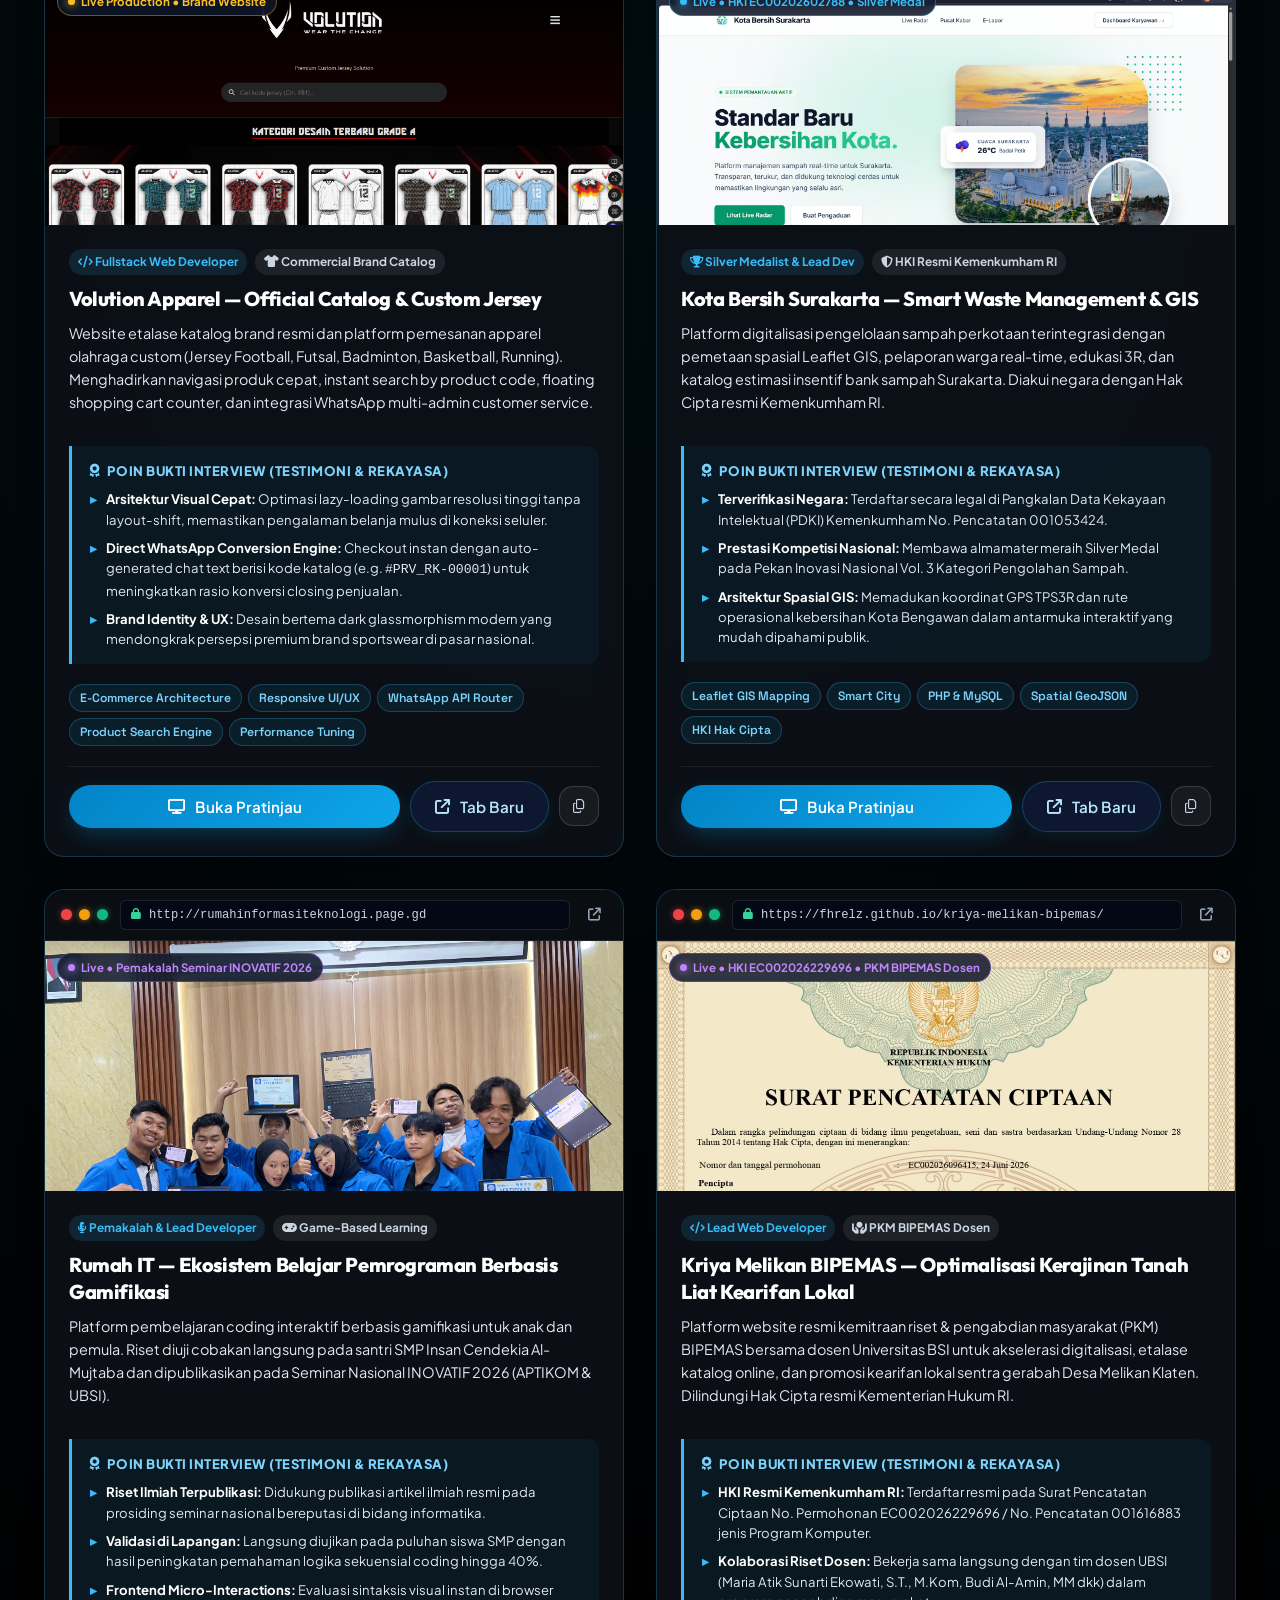
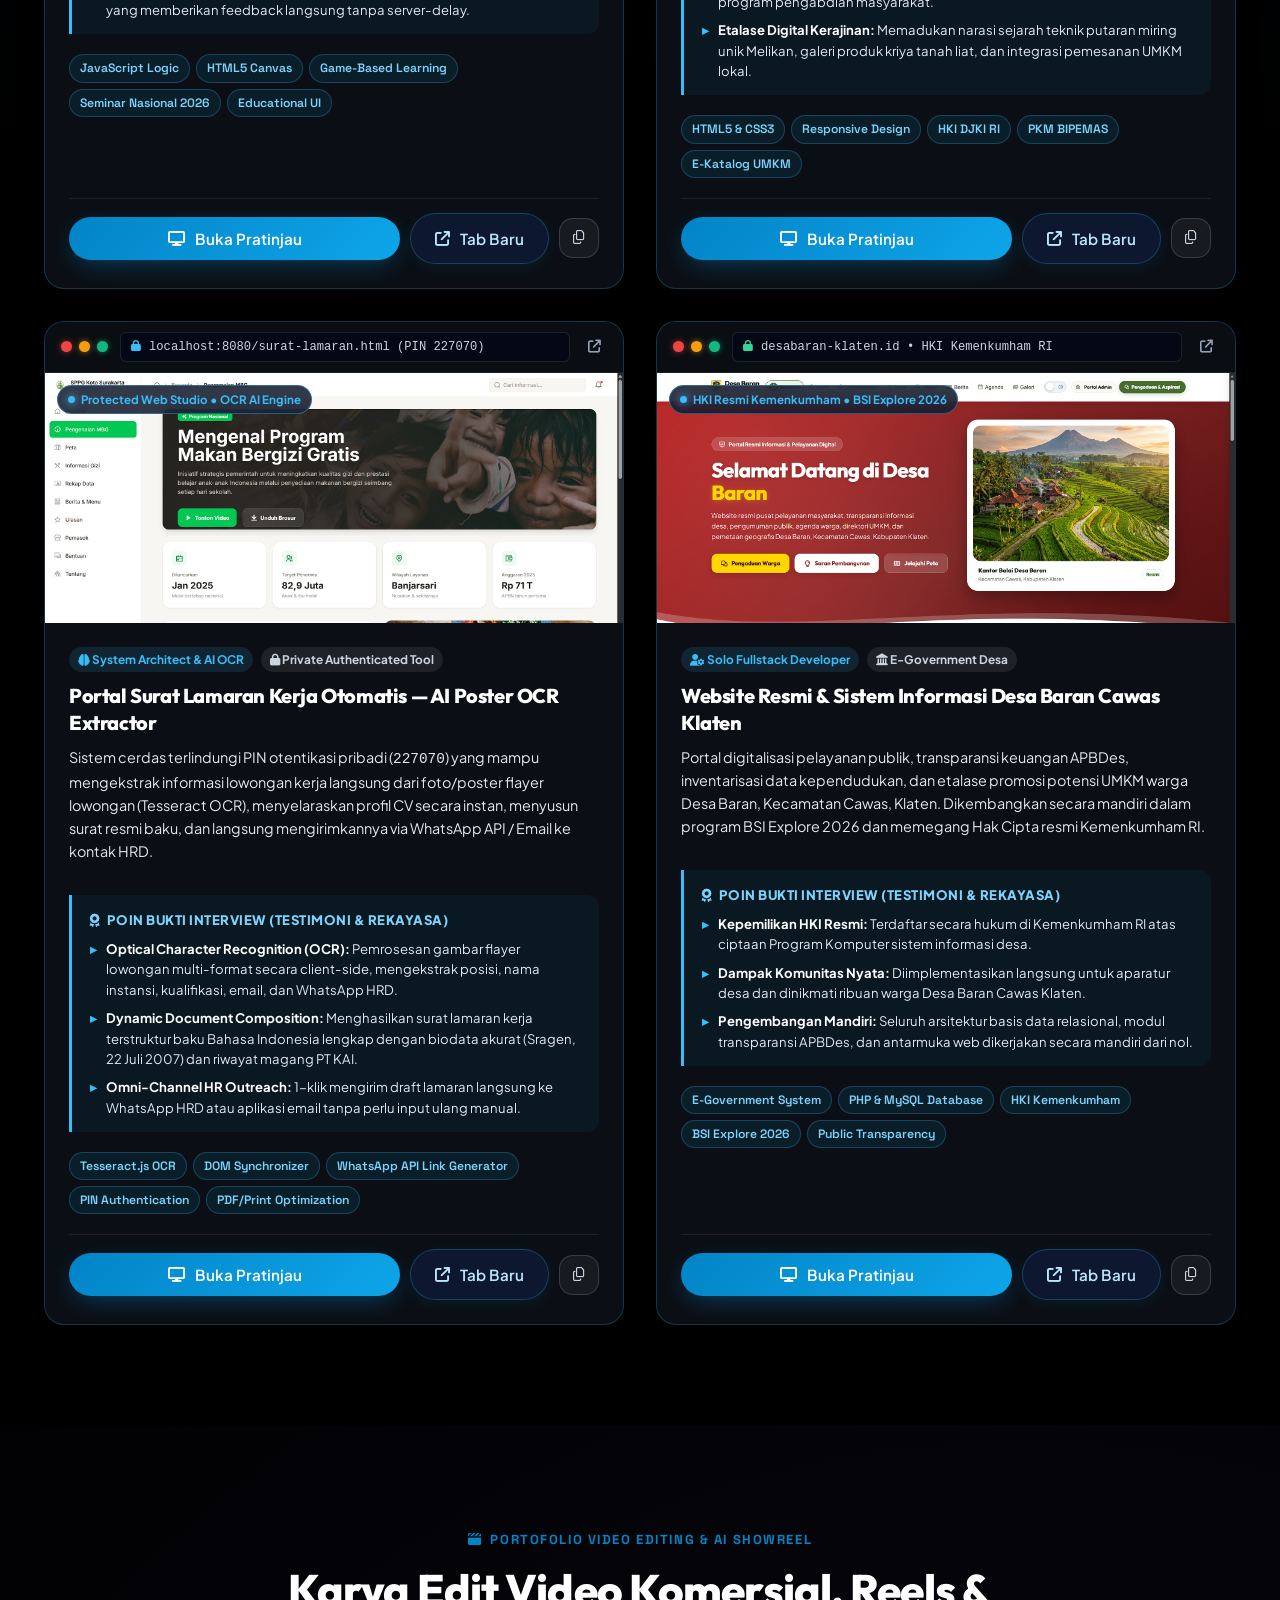
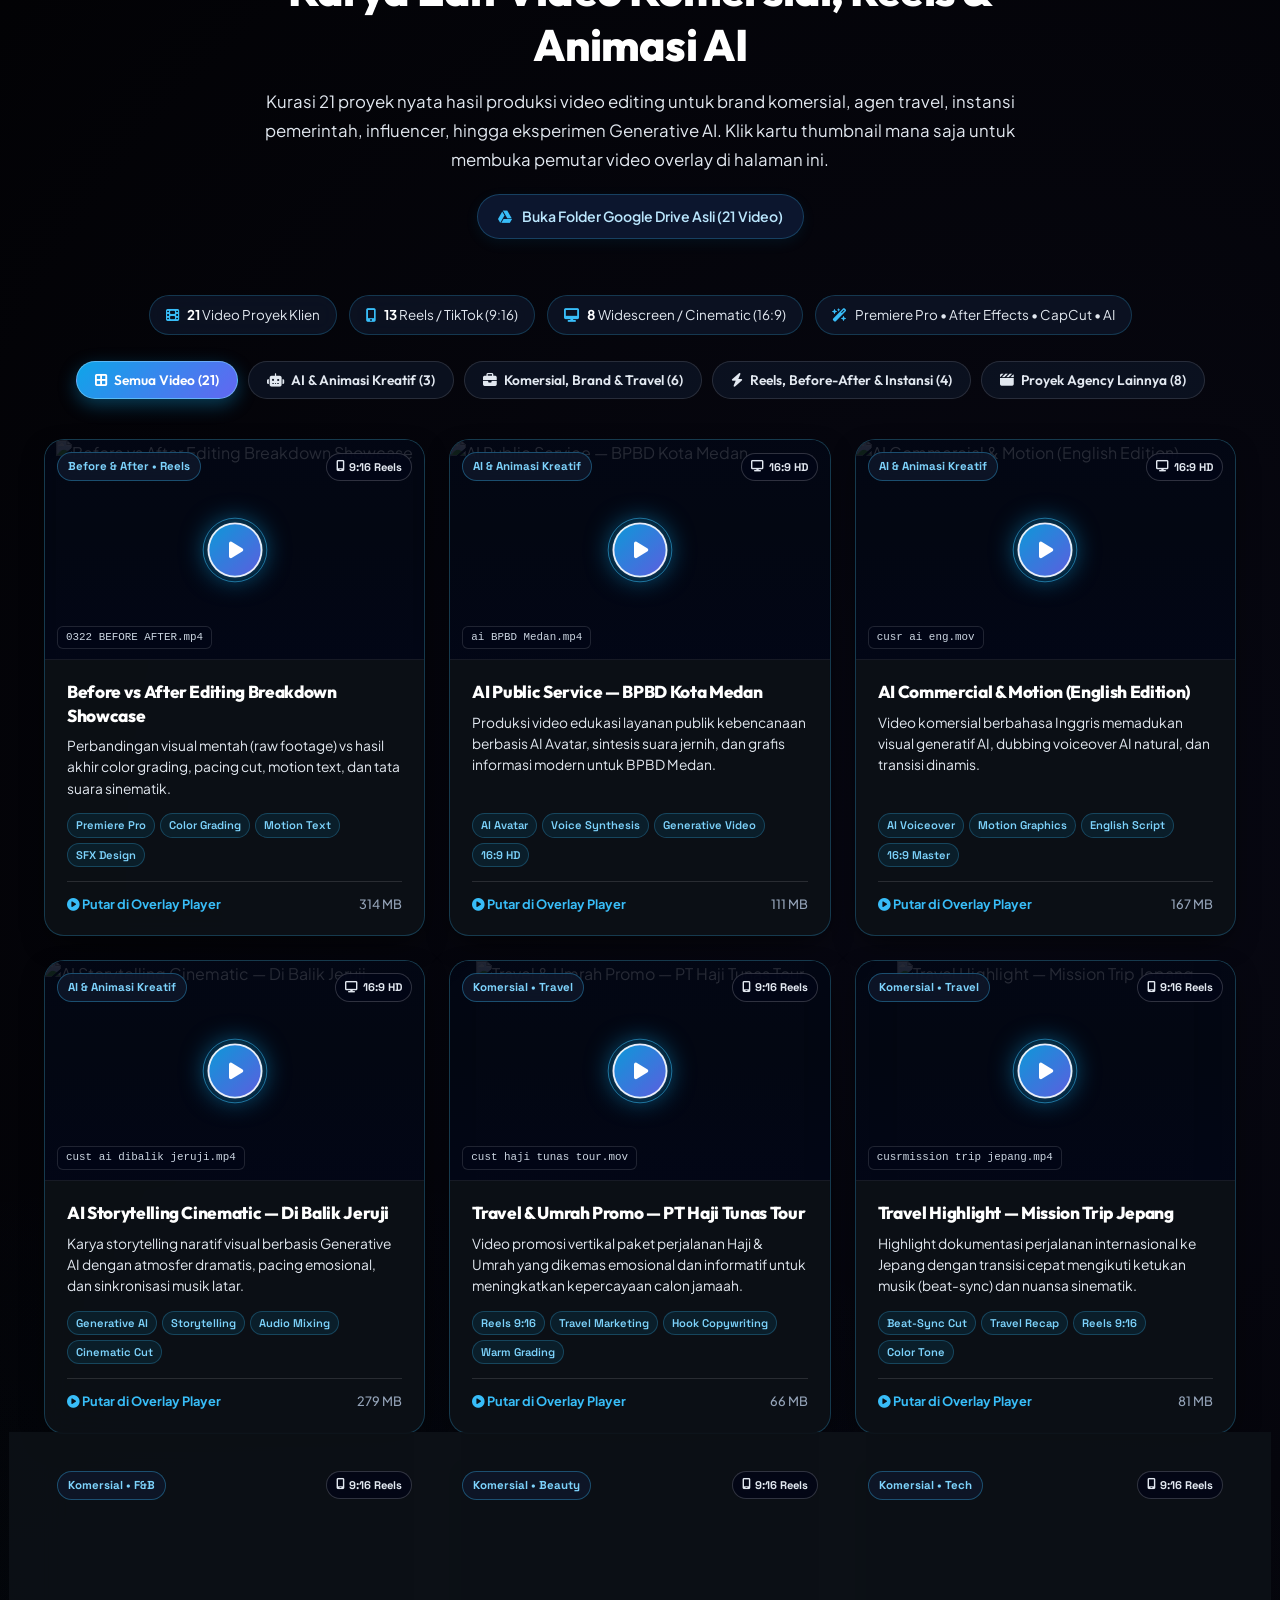
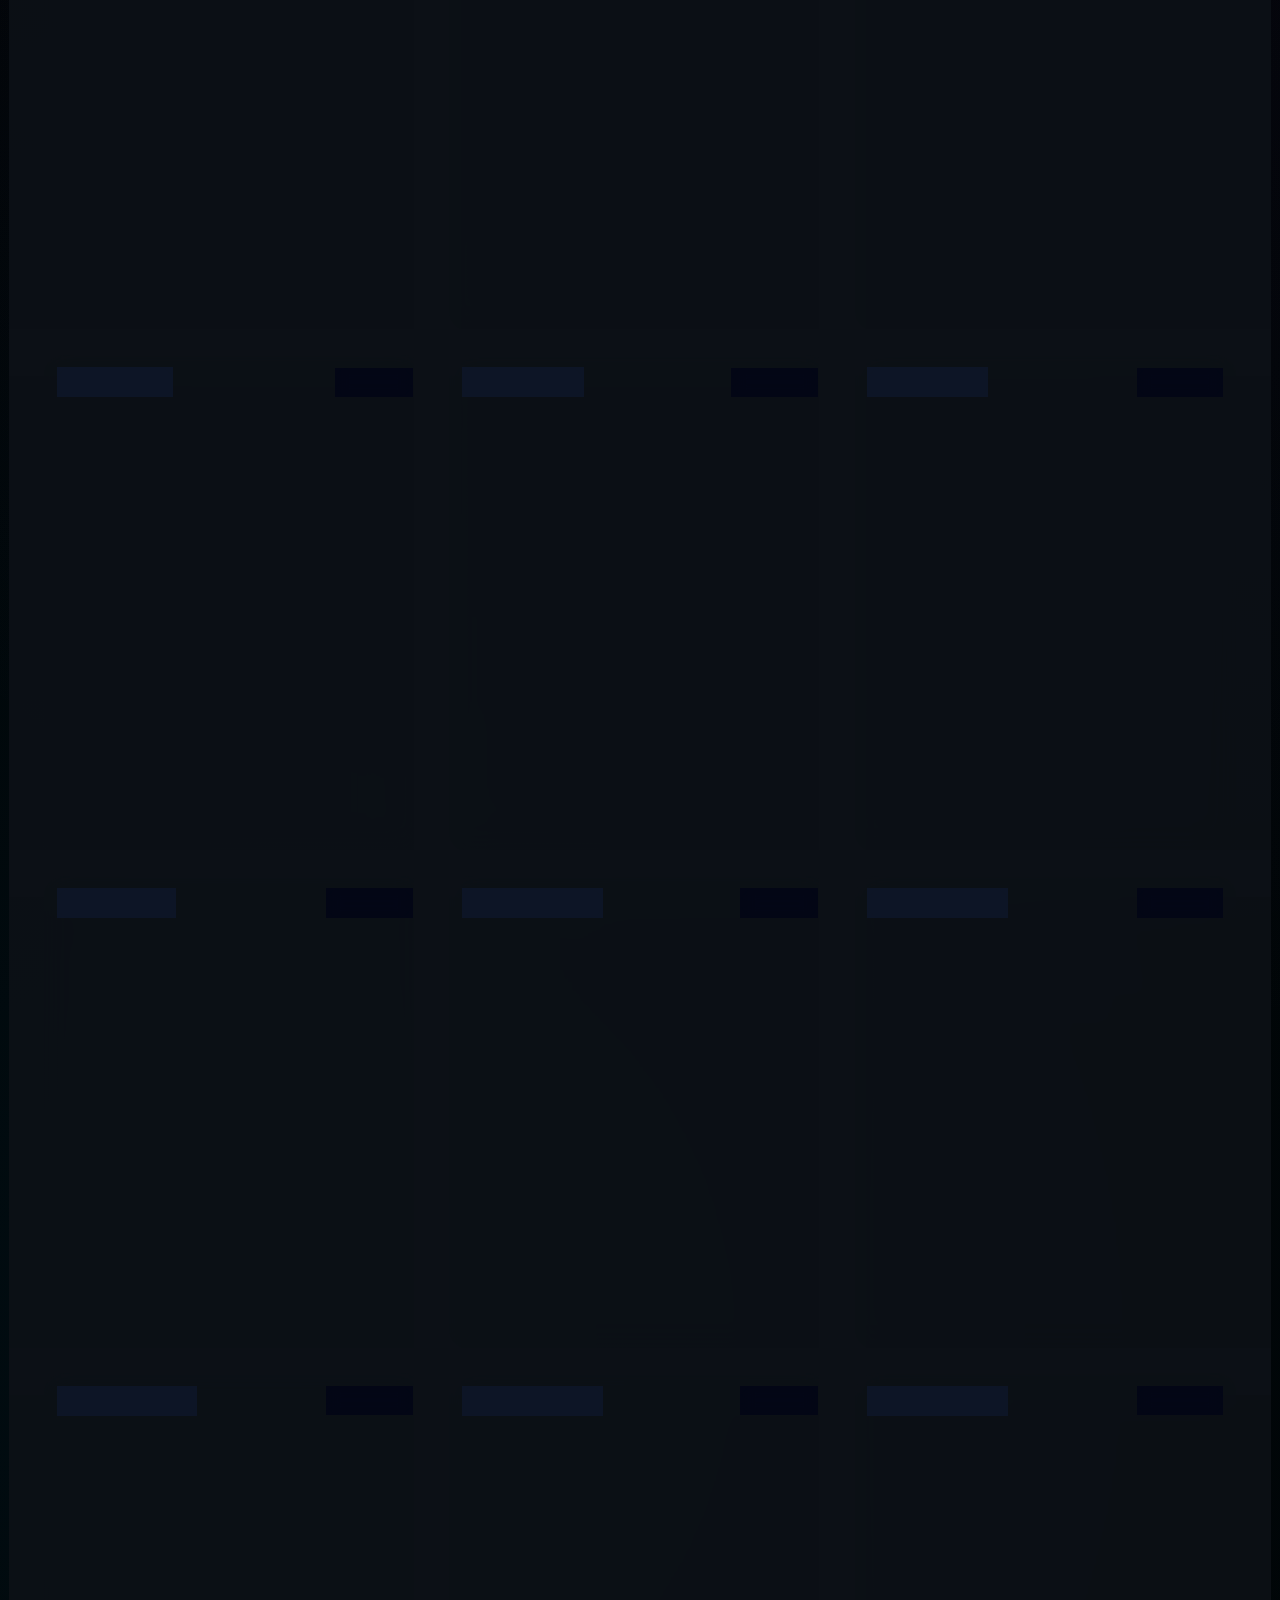
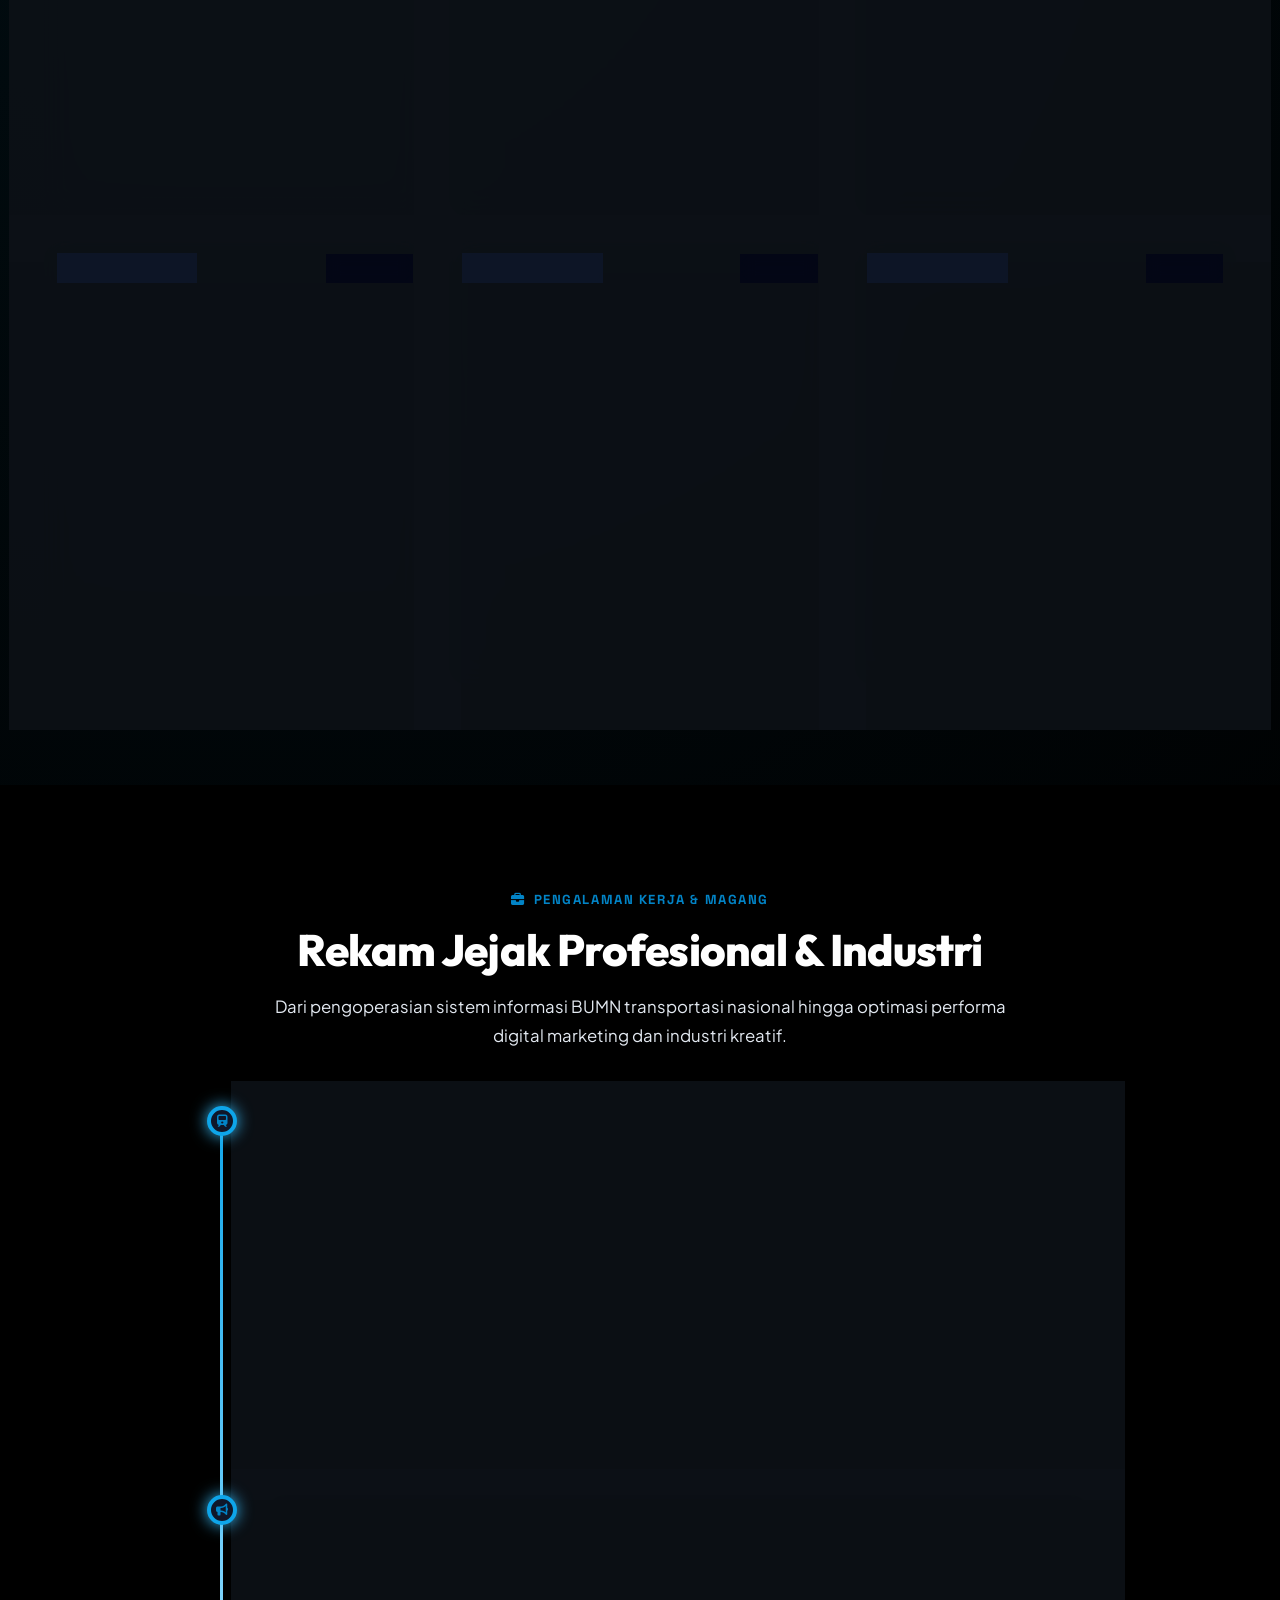
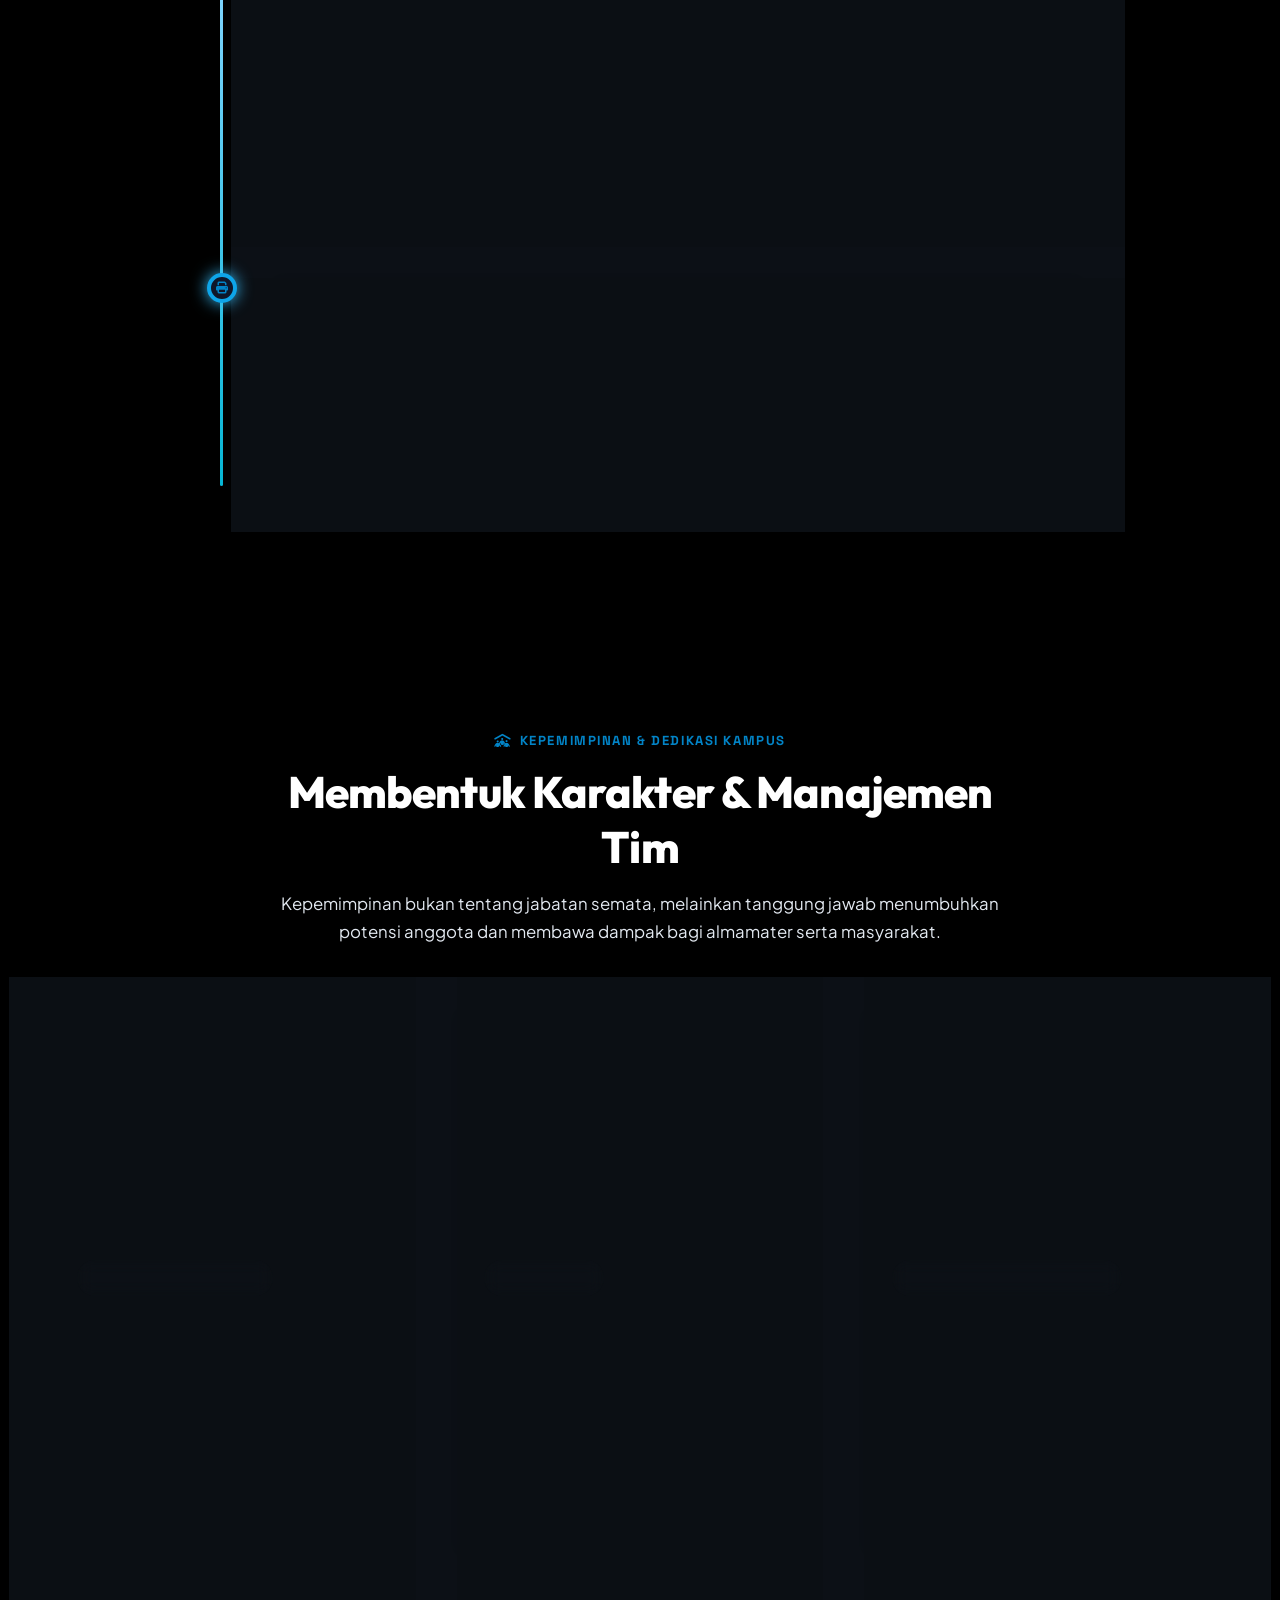
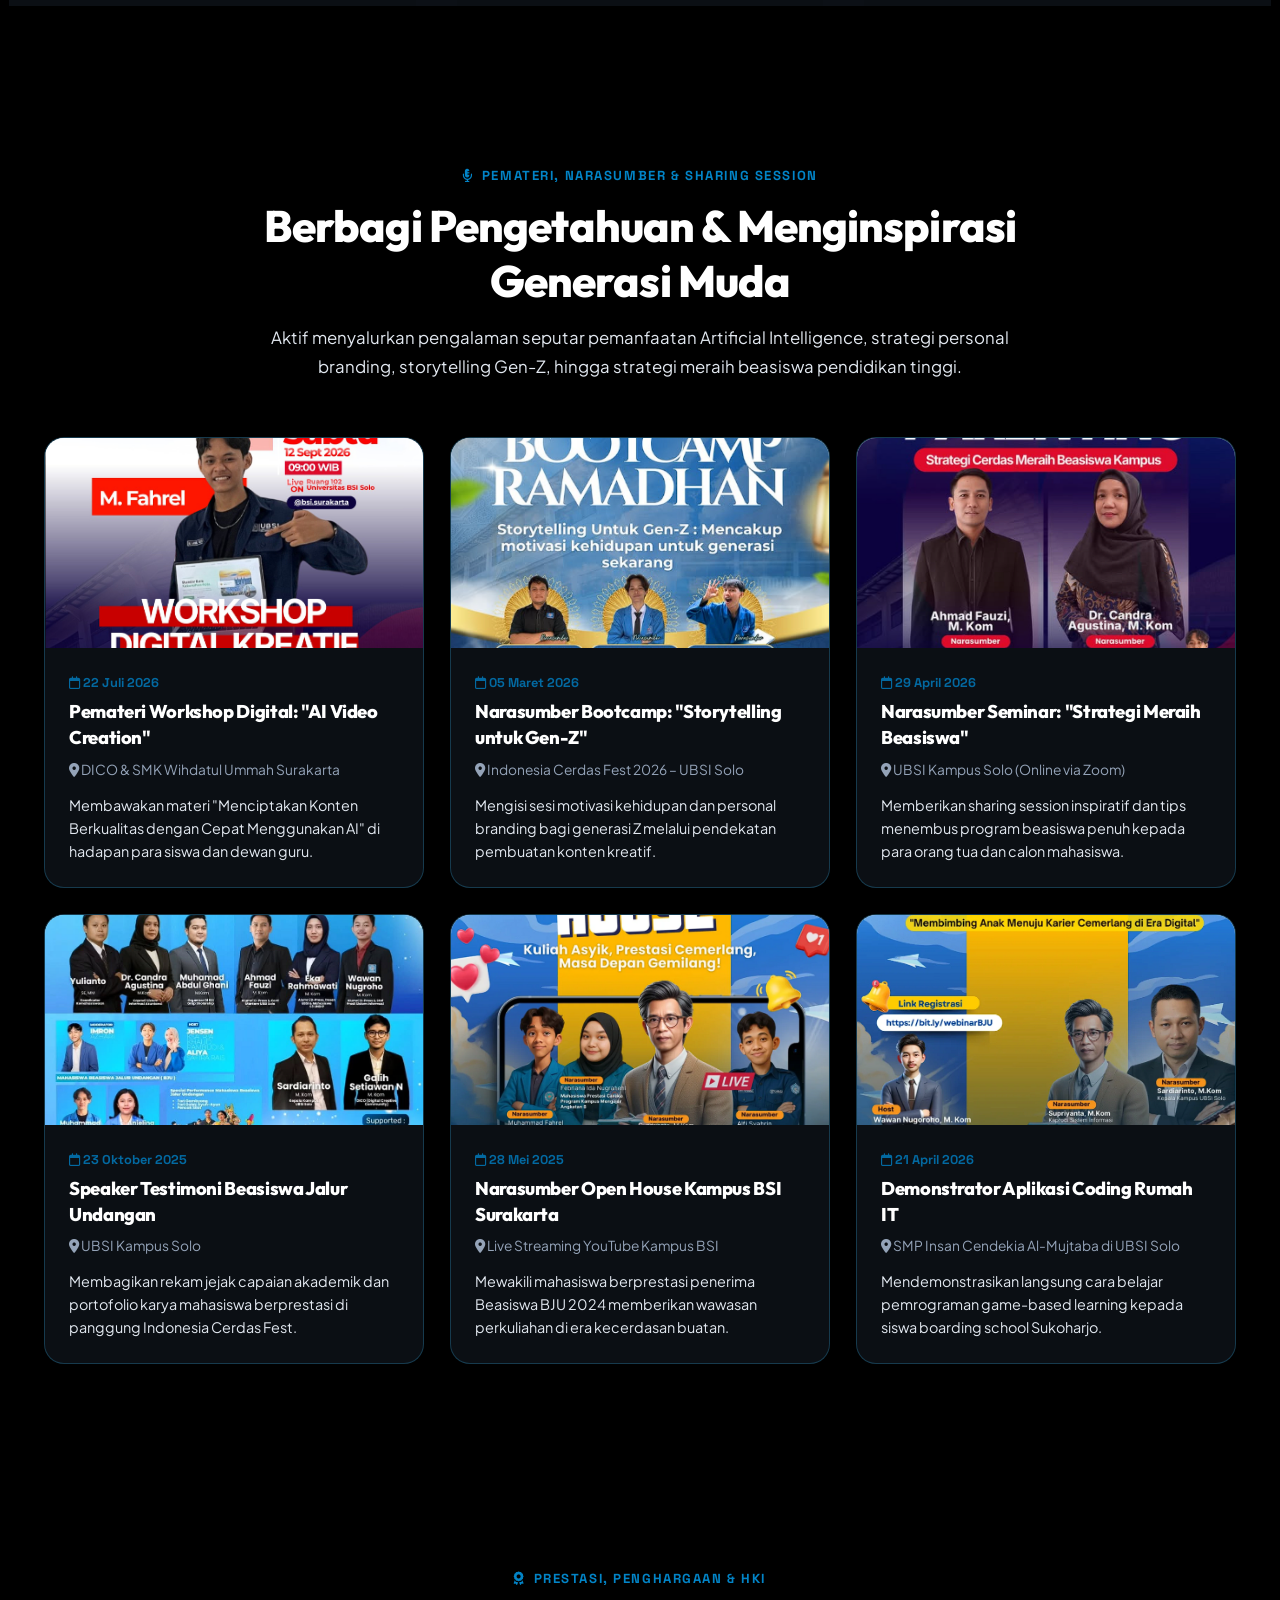
==== commit eeefb2ab: "feat: add video editing portfolio gallery (21 Drive videos) & adaptive overlay player modal" ====
--- a/index.html
+++ b/index.html
@@ -185,6 +185,7 @@
           <li><a href="#about" class="nav-link" data-i18n="nav_profil">Profil</a></li>
           <li><a href="#projects" class="nav-link" data-i18n="nav_projek">Proyek & Riset</a></li>
           <li><a href="#live-websites" class="nav-link" data-i18n="nav_web_aktif">Website Aktif</a></li>
+          <li><a href="#video-editing" class="nav-link" data-i18n="nav_video">Edit Video</a></li>
           <li><a href="#experience" class="nav-link" data-i18n="nav_karir">Magang & Karir</a></li>
           <li><a href="#leadership" class="nav-link" data-i18n="nav_organisasi">Organisasi</a></li>
           <li><a href="#speaker" class="nav-link" data-i18n="nav_narasumber">Narasumber</a></li>
@@ -1278,6 +1279,75 @@
             </div>
           </div>
 
+        </div>
+
+      </div>
+    </section>
+
+    <!-- ===================================================================
+         SECTION: PORTOFOLIO EDIT VIDEO & AI CREATIVE SHOWREEL
+         =================================================================== -->
+    <section id="video-editing" class="video-editing-section">
+      <div class="container">
+
+        <div class="section-header">
+          <div class="section-tag">
+            <i class="fa-solid fa-clapperboard"></i>
+            <span data-i18n="video_tag">PORTOFOLIO VIDEO EDITING & AI SHOWREEL</span>
+          </div>
+          <h2 class="section-title" data-i18n="video_title">Karya Edit Video Komersial, Reels &amp; Animasi AI</h2>
+          <p class="section-desc" data-i18n="video_desc">
+            Kurasi 21 proyek nyata hasil produksi video editing untuk brand komersial, agen travel, instansi pemerintah, influencer, hingga eksperimen Generative AI. Klik kartu thumbnail mana saja untuk membuka pemutar video overlay di halaman ini.
+          </p>
+          <div style="margin-top: 20px; display: flex; justify-content: center; gap: 12px; flex-wrap: wrap;">
+            <a href="https://drive.google.com/drive/folders/1zZ_rcgJl_xVArdM1g6hM8L44CQSxF4ct?usp=drive_link" target="_blank" rel="noopener noreferrer" class="btn btn-secondary" style="padding: 10px 20px; font-size: 0.88rem;">
+              <i class="fa-brands fa-google-drive" style="color: #38bdf8;"></i> <span>Buka Folder Google Drive Asli (21 Video)</span>
+            </a>
+          </div>
+        </div>
+
+        <!-- Quick Video Summary Strip -->
+        <div class="video-stat-strip">
+          <div class="video-stat-pill">
+            <i class="fa-solid fa-film"></i>
+            <span><strong>21</strong> Video Proyek Klien</span>
+          </div>
+          <div class="video-stat-pill">
+            <i class="fa-solid fa-mobile-screen-button"></i>
+            <span><strong>13</strong> Reels / TikTok (9:16)</span>
+          </div>
+          <div class="video-stat-pill">
+            <i class="fa-solid fa-desktop"></i>
+            <span><strong>8</strong> Widescreen / Cinematic (16:9)</span>
+          </div>
+          <div class="video-stat-pill">
+            <i class="fa-solid fa-wand-magic-sparkles"></i>
+            <span>Premiere Pro • After Effects • CapCut • AI</span>
+          </div>
+        </div>
+
+        <!-- Video Category Filter Pills -->
+        <div class="video-filter-bar" role="tablist" aria-label="Filter Kategori Video Editing">
+          <button class="video-filter-btn active" data-video-filter="all">
+            <i class="fa-solid fa-border-all"></i> Semua Video (21)
+          </button>
+          <button class="video-filter-btn" data-video-filter="ai">
+            <i class="fa-solid fa-robot"></i> AI &amp; Animasi Kreatif (3)
+          </button>
+          <button class="video-filter-btn" data-video-filter="commercial">
+            <i class="fa-solid fa-briefcase"></i> Komersial, Brand &amp; Travel (6)
+          </button>
+          <button class="video-filter-btn" data-video-filter="reels">
+            <i class="fa-solid fa-bolt"></i> Reels, Before-After &amp; Instansi (4)
+          </button>
+          <button class="video-filter-btn" data-video-filter="client">
+            <i class="fa-solid fa-clapperboard"></i> Proyek Agency Lainnya (8)
+          </button>
+        </div>
+
+        <!-- Dynamic Video Thumbnails Grid (Rendered via portfolio.js) -->
+        <div id="video-showcase-grid" class="video-showcase-grid">
+          <!-- Video cards injected cleanly by initVideoShowcase() -->
         </div>
 
       </div>
@@ -2606,6 +2676,72 @@
     </div>
   </div>
 
+  <!-- ===================================================================
+       MODAL: OVERLAY VIDEO SHOWCASE PLAYER (AUTO-ADAPTIVE 9:16 & 16:9)
+       =================================================================== -->
+  <div id="video-player-modal" class="video-modal-overlay" aria-hidden="true" role="dialog" aria-label="Video Showcase Player">
+    <div class="video-modal-container is-landscape" id="videoModalContainer">
+
+      <!-- Modal Top Header -->
+      <div class="video-modal-header">
+        <div class="video-modal-title-group">
+          <div class="video-modal-badges">
+            <span class="video-modal-badge-cat" id="videoModalCategory">Kategori</span>
+            <span class="video-modal-badge-ratio" id="videoModalRatio">16:9 HD</span>
+            <span class="video-modal-counter" id="videoModalCounter">1 / 21</span>
+          </div>
+          <h3 class="video-modal-title" id="videoModalTitle">Judul Video</h3>
+        </div>
+
+        <div class="video-modal-top-actions">
+          <a id="videoModalDriveLink" href="#" target="_blank" rel="noopener noreferrer" class="btn btn-secondary video-drive-btn" title="Buka file video di Google Drive">
+            <i class="fa-brands fa-google-drive"></i> <span>Buka di Drive</span>
+          </a>
+          <button id="btnCloseVideoModal" class="chrome-close-btn" aria-label="Tutup Video Player (Esc)" title="Tutup (Esc)">
+            <i class="fa-solid fa-xmark"></i>
+          </button>
+        </div>
+      </div>
+
+      <!-- Video Theater Viewport -->
+      <div class="video-modal-stage" id="videoModalStage">
+        <!-- Thumbnail Ambient Loader Behind Iframe -->
+        <div class="video-modal-loader" id="videoModalLoader">
+          <img id="videoModalPosterBg" src="" alt="" class="video-loader-poster" referrerpolicy="no-referrer" />
+          <div class="video-loader-spinner-wrap">
+            <div class="video-spinner"></div>
+            <span>Menyiapkan pemutar video HD...</span>
+          </div>
+        </div>
+
+        <iframe
+          id="videoModalIframe"
+          src="about:blank"
+          title="Video Showcase Player"
+          allow="autoplay; fullscreen; encrypted-media; picture-in-picture"
+          allowfullscreen
+        ></iframe>
+      </div>
+
+      <!-- Modal Bottom Metadata & Prev/Next Switcher -->
+      <div class="video-modal-footer">
+        <div class="video-modal-info">
+          <p class="video-modal-desc" id="videoModalDesc">Deskripsi proyek edit video.</p>
+          <div class="video-modal-tools" id="videoModalTools"></div>
+        </div>
+        <div class="video-modal-nav">
+          <button id="btnVideoPrev" class="btn btn-secondary video-nav-btn" title="Video Sebelumnya (Panah Kiri)">
+            <i class="fa-solid fa-chevron-left"></i> <span>Sebelumnya</span>
+          </button>
+          <button id="btnVideoNext" class="btn btn-primary video-nav-btn" title="Video Berikutnya (Panah Kanan)">
+            <span>Berikutnya</span> <i class="fa-solid fa-chevron-right"></i>
+          </button>
+        </div>
+      </div>
+
+    </div>
+  </div>
+
   <!-- Main Celestial JavaScript Controller -->
   <script src="portfolio.js"></script>
 </body>
--- a/portfolio.css
+++ b/portfolio.css
@@ -431,15 +431,16 @@
   display: flex;
   align-items: center;
   list-style: none;
-  gap: 24px;
+  gap: 14px;
 }
 
 .nav-link {
-  font-size: 0.92rem;
+  font-size: 0.83rem;
   font-weight: 600;
   color: var(--text-muted);
   position: relative;
   padding: 6px 0;
+  white-space: nowrap;
 }
 
 .nav-link::after {
@@ -2981,7 +2982,7 @@
   pointer-events: auto;
 }
 
-@media (max-width: 992px) {
+@media (max-width: 1180px) {
   .nav-menu {
     position: fixed;
     top: 0;
@@ -3515,5 +3516,615 @@
   }
 }
 
-
-
+/* ===================================================================
+   SECTION: PORTOFOLIO EDIT VIDEO & AI CREATIVE SHOWREEL
+   =================================================================== */
+.video-editing-section {
+  padding: 100px 0;
+  position: relative;
+  background: radial-gradient(circle at 80% 25%, rgba(99, 102, 241, 0.08) 0%, transparent 55%),
+              radial-gradient(circle at 20% 75%, rgba(14, 165, 233, 0.08) 0%, transparent 55%);
+}
+
+.video-stat-strip {
+  display: flex;
+  align-items: center;
+  justify-content: center;
+  flex-wrap: wrap;
+  gap: 12px;
+  margin-bottom: 26px;
+}
+
+.video-stat-pill {
+  display: inline-flex;
+  align-items: center;
+  gap: 8px;
+  padding: 8px 16px;
+  border-radius: var(--radius-full);
+  background: rgba(15, 23, 42, 0.72);
+  border: 1px solid rgba(56, 189, 248, 0.22);
+  color: var(--text-muted);
+  font-size: 0.84rem;
+  backdrop-filter: blur(10px);
+}
+
+.video-stat-pill i {
+  color: var(--sky-400);
+}
+
+.video-stat-pill strong {
+  color: #fff;
+}
+
+.video-filter-bar {
+  display: flex;
+  align-items: center;
+  justify-content: center;
+  flex-wrap: wrap;
+  gap: 10px;
+  margin: 0 0 40px;
+}
+
+.video-filter-btn {
+  background: rgba(15, 23, 42, 0.65);
+  border: 1px solid rgba(255, 255, 255, 0.12);
+  color: var(--text-muted);
+  font-family: 'Outfit', sans-serif;
+  font-size: 0.86rem;
+  font-weight: 600;
+  padding: 9px 18px;
+  border-radius: var(--radius-full);
+  cursor: pointer;
+  display: inline-flex;
+  align-items: center;
+  gap: 7px;
+  transition: all var(--trans-fast);
+}
+
+.video-filter-btn:hover {
+  background: rgba(56, 189, 248, 0.15);
+  color: #fff;
+  border-color: var(--sky-400);
+  transform: translateY(-1px);
+}
+
+.video-filter-btn.active {
+  background: linear-gradient(135deg, var(--sky-500), var(--celestial-indigo));
+  color: #fff;
+  border-color: rgba(125, 211, 252, 0.6);
+  box-shadow: 0 6px 18px rgba(14, 165, 233, 0.35);
+}
+
+.video-showcase-grid {
+  display: grid;
+  grid-template-columns: repeat(auto-fill, minmax(min(100%, 320px), 1fr));
+  gap: 24px;
+}
+
+.video-card {
+  display: flex;
+  flex-direction: column;
+  cursor: pointer;
+  padding: 0;
+  transition: transform var(--trans-smooth), box-shadow var(--trans-smooth), border-color var(--trans-smooth), opacity 0.28s ease;
+}
+
+.video-card:hover {
+  transform: translateY(-6px);
+  border-color: rgba(56, 189, 248, 0.55);
+  box-shadow: 0 18px 42px -12px rgba(14, 165, 233, 0.38);
+}
+
+.video-card:focus-visible {
+  outline: 2px solid var(--sky-400);
+  outline-offset: 3px;
+}
+
+/* Thumbnail Stage (Handles both 9:16 Portrait & 16:9 Landscape cleanly) */
+.video-thumb-stage {
+  position: relative;
+  width: 100%;
+  height: 220px;
+  background: #030712;
+  overflow: hidden;
+  display: flex;
+  align-items: center;
+  justify-content: center;
+  border-bottom: 1px solid rgba(255, 255, 255, 0.08);
+}
+
+.video-thumb-bg {
+  position: absolute;
+  inset: -12px;
+  width: calc(100% + 24px);
+  height: calc(100% + 24px);
+  object-fit: cover;
+  filter: blur(18px) brightness(0.42) saturate(1.2);
+  transform: scale(1.1);
+  pointer-events: none;
+  z-index: 0;
+}
+
+.video-thumb-img {
+  position: relative;
+  z-index: 1;
+  transition: transform 0.55s cubic-bezier(0.16, 1, 0.3, 1);
+}
+
+.video-thumb-img.is-landscape {
+  width: 100%;
+  height: 100%;
+  object-fit: cover;
+}
+
+.video-thumb-img.is-portrait {
+  height: 100%;
+  width: auto;
+  max-width: 100%;
+  object-fit: contain;
+  box-shadow: 0 0 28px rgba(0, 0, 0, 0.75);
+}
+
+.video-card:hover .video-thumb-img {
+  transform: scale(1.05);
+}
+
+.video-thumb-scrim {
+  position: absolute;
+  inset: 0;
+  background: linear-gradient(180deg, rgba(2, 6, 23, 0.35) 0%, transparent 40%, rgba(2, 6, 23, 0.75) 100%);
+  z-index: 2;
+  pointer-events: none;
+  transition: background var(--trans-fast);
+}
+
+.video-card:hover .video-thumb-scrim {
+  background: rgba(2, 6, 23, 0.48);
+}
+
+/* Badges inside thumbnail */
+.video-top-badges {
+  position: absolute;
+  top: 12px;
+  left: 12px;
+  right: 12px;
+  display: flex;
+  align-items: center;
+  justify-content: space-between;
+  gap: 8px;
+  z-index: 3;
+  pointer-events: none;
+}
+
+.video-cat-pill {
+  padding: 4px 10px;
+  border-radius: var(--radius-full);
+  background: rgba(15, 23, 42, 0.85);
+  border: 1px solid rgba(56, 189, 248, 0.35);
+  color: var(--sky-300);
+  font-family: 'Space Grotesk', sans-serif;
+  font-size: 0.72rem;
+  font-weight: 700;
+  backdrop-filter: blur(8px);
+}
+
+.video-ratio-pill {
+  padding: 4px 9px;
+  border-radius: var(--radius-full);
+  background: rgba(2, 6, 23, 0.82);
+  border: 1px solid rgba(255, 255, 255, 0.18);
+  color: #e2e8f0;
+  font-family: 'Space Grotesk', sans-serif;
+  font-size: 0.7rem;
+  font-weight: 700;
+  backdrop-filter: blur(8px);
+  display: inline-flex;
+  align-items: center;
+  gap: 5px;
+}
+
+/* Center Glowing Play Button */
+.video-play-btn {
+  position: absolute;
+  top: 50%;
+  left: 50%;
+  transform: translate(-50%, -50%) scale(0.95);
+  width: 58px;
+  height: 58px;
+  border-radius: 50%;
+  background: linear-gradient(135deg, rgba(14, 165, 233, 0.92), rgba(99, 102, 241, 0.92));
+  border: 2px solid rgba(255, 255, 255, 0.88);
+  color: #fff;
+  display: flex;
+  align-items: center;
+  justify-content: center;
+  font-size: 1.25rem;
+  padding-left: 3px;
+  z-index: 4;
+  box-shadow: 0 0 28px rgba(14, 165, 233, 0.65);
+  transition: transform 0.3s cubic-bezier(0.34, 1.56, 0.64, 1), box-shadow 0.3s ease;
+}
+
+.video-play-btn::after {
+  content: '';
+  position: absolute;
+  inset: -7px;
+  border-radius: 50%;
+  border: 1.5px solid rgba(56, 189, 248, 0.55);
+  animation: videoPlayPulse 2.2s infinite ease-out;
+}
+
+@keyframes videoPlayPulse {
+  0% { transform: scale(0.95); opacity: 0.85; }
+  100% { transform: scale(1.35); opacity: 0; }
+}
+
+.video-card:hover .video-play-btn {
+  transform: translate(-50%, -50%) scale(1.1);
+  box-shadow: 0 0 40px rgba(56, 189, 248, 0.9);
+}
+
+.video-bottom-meta {
+  position: absolute;
+  bottom: 10px;
+  left: 12px;
+  right: 12px;
+  display: flex;
+  align-items: center;
+  justify-content: space-between;
+  z-index: 3;
+  pointer-events: none;
+}
+
+.video-file-chip {
+  font-family: monospace;
+  font-size: 0.68rem;
+  color: #cbd5e1;
+  background: rgba(2, 6, 23, 0.78);
+  padding: 2px 8px;
+  border-radius: 6px;
+  border: 1px solid rgba(255, 255, 255, 0.12);
+}
+
+.video-click-hint {
+  font-size: 0.7rem;
+  font-weight: 700;
+  color: #fff;
+  background: rgba(14, 165, 233, 0.85);
+  padding: 2px 9px;
+  border-radius: var(--radius-full);
+  opacity: 0;
+  transform: translateY(4px);
+  transition: all var(--trans-fast);
+}
+
+.video-card:hover .video-click-hint {
+  opacity: 1;
+  transform: translateY(0);
+}
+
+/* Video Card Body */
+.video-card-body {
+  padding: 20px 22px;
+  display: flex;
+  flex-direction: column;
+  flex: 1;
+}
+
+.video-card-title {
+  font-family: 'Outfit', sans-serif;
+  font-size: 1.08rem;
+  font-weight: 800;
+  line-height: 1.35;
+  margin-bottom: 8px;
+  color: var(--text-main);
+  transition: color var(--trans-fast);
+}
+
+.video-card:hover .video-card-title {
+  color: var(--sky-400);
+}
+
+.video-card-desc {
+  font-size: 0.86rem;
+  color: var(--text-muted);
+  line-height: 1.55;
+  margin-bottom: 14px;
+  flex: 1;
+}
+
+.video-card-tools {
+  display: flex;
+  flex-wrap: wrap;
+  gap: 5px;
+  margin-bottom: 14px;
+}
+
+.video-card-tools .tech-badge {
+  font-size: 0.7rem;
+  padding: 2px 8px;
+}
+
+.video-card-footer {
+  display: flex;
+  align-items: center;
+  justify-content: space-between;
+  padding-top: 12px;
+  border-top: 1px solid var(--border-subtle);
+  font-size: 0.8rem;
+  font-weight: 700;
+  color: var(--sky-400);
+}
+
+/* ===================================================================
+   MODAL: VIDEO THEATER OVERLAY PLAYER
+   =================================================================== */
+.video-modal-overlay {
+  position: fixed;
+  inset: 0;
+  background: rgba(2, 6, 23, 0.92);
+  backdrop-filter: blur(14px);
+  -webkit-backdrop-filter: blur(14px);
+  z-index: 100000;
+  display: flex;
+  align-items: center;
+  justify-content: center;
+  padding: 18px;
+  opacity: 0;
+  pointer-events: none;
+  transition: opacity 0.3s ease;
+}
+
+.video-modal-overlay.active {
+  opacity: 1;
+  pointer-events: auto;
+}
+
+.video-modal-container {
+  width: 100%;
+  max-height: 94vh;
+  background: #090e1a;
+  border: 1px solid rgba(56, 189, 248, 0.38);
+  border-radius: 20px;
+  overflow: hidden;
+  display: flex;
+  flex-direction: column;
+  box-shadow: 0 25px 70px rgba(0, 0, 0, 0.95), 0 0 50px rgba(14, 165, 233, 0.25);
+  transform: scale(0.94) translateY(14px);
+  transition: transform 0.35s cubic-bezier(0.16, 1, 0.3, 1), max-width 0.3s ease;
+}
+
+.video-modal-overlay.active .video-modal-container {
+  transform: scale(1) translateY(0);
+}
+
+.video-modal-container.is-landscape {
+  max-width: 980px;
+}
+
+.video-modal-container.is-portrait {
+  max-width: 520px;
+}
+
+.video-modal-header {
+  display: flex;
+  align-items: center;
+  justify-content: space-between;
+  gap: 14px;
+  padding: 14px 20px;
+  background: #0d1424;
+  border-bottom: 1px solid rgba(255, 255, 255, 0.08);
+  flex-shrink: 0;
+}
+
+.video-modal-title-group {
+  min-width: 0;
+  flex: 1;
+}
+
+.video-modal-badges {
+  display: flex;
+  align-items: center;
+  gap: 8px;
+  flex-wrap: wrap;
+  margin-bottom: 4px;
+}
+
+.video-modal-badge-cat {
+  font-size: 0.72rem;
+  font-weight: 700;
+  color: var(--sky-300);
+  background: rgba(14, 165, 233, 0.16);
+  padding: 2px 9px;
+  border-radius: var(--radius-full);
+}
+
+.video-modal-badge-ratio {
+  font-size: 0.7rem;
+  font-weight: 700;
+  color: #c084fc;
+  background: rgba(168, 85, 247, 0.15);
+  padding: 2px 8px;
+  border-radius: var(--radius-full);
+}
+
+.video-modal-counter {
+  font-family: monospace;
+  font-size: 0.75rem;
+  color: #94a3b8;
+}
+
+.video-modal-title {
+  font-family: 'Outfit', sans-serif;
+  font-size: 1.12rem;
+  font-weight: 800;
+  color: #fff;
+  overflow: hidden;
+  text-overflow: ellipsis;
+  white-space: nowrap;
+}
+
+.video-modal-top-actions {
+  display: flex;
+  align-items: center;
+  gap: 10px;
+  flex-shrink: 0;
+}
+
+.video-drive-btn {
+  padding: 7px 14px;
+  font-size: 0.8rem;
+}
+
+.video-modal-stage {
+  position: relative;
+  width: 100%;
+  background: #000000;
+  display: flex;
+  align-items: center;
+  justify-content: center;
+  overflow: hidden;
+}
+
+.video-modal-container.is-landscape .video-modal-stage {
+  aspect-ratio: 16 / 9;
+  max-height: 64vh;
+}
+
+.video-modal-container.is-portrait .video-modal-stage {
+  height: min(64vh, 640px);
+}
+
+.video-modal-stage iframe {
+  position: relative;
+  z-index: 2;
+  width: 100%;
+  height: 100%;
+  border: none;
+  display: block;
+}
+
+.video-modal-loader {
+  position: absolute;
+  inset: 0;
+  z-index: 1;
+  display: flex;
+  align-items: center;
+  justify-content: center;
+  background: #030712;
+  transition: opacity 0.3s ease;
+}
+
+.video-modal-loader.hidden {
+  opacity: 0;
+  pointer-events: none;
+}
+
+.video-loader-poster {
+  position: absolute;
+  inset: 0;
+  width: 100%;
+  height: 100%;
+  object-fit: cover;
+  filter: blur(10px) brightness(0.35);
+}
+
+.video-loader-spinner-wrap {
+  position: relative;
+  z-index: 2;
+  display: flex;
+  flex-direction: column;
+  align-items: center;
+  gap: 10px;
+  color: #e2e8f0;
+  font-size: 0.85rem;
+  font-weight: 600;
+}
+
+.video-spinner {
+  width: 36px;
+  height: 36px;
+  border-radius: 50%;
+  border: 3px solid rgba(56, 189, 248, 0.25);
+  border-top-color: #38bdf8;
+  animation: spinLoader 0.8s linear infinite;
+}
+
+@keyframes spinLoader {
+  to { transform: rotate(360deg); }
+}
+
+.video-modal-footer {
+  padding: 14px 20px;
+  background: #0d1424;
+  border-top: 1px solid rgba(255, 255, 255, 0.08);
+  display: flex;
+  align-items: center;
+  justify-content: space-between;
+  gap: 16px;
+  flex-wrap: wrap;
+  flex-shrink: 0;
+}
+
+.video-modal-info {
+  flex: 1;
+  min-width: 220px;
+}
+
+.video-modal-desc {
+  font-size: 0.84rem;
+  color: #cbd5e1;
+  line-height: 1.5;
+  margin-bottom: 8px;
+}
+
+.video-modal-tools {
+  display: flex;
+  flex-wrap: wrap;
+  gap: 6px;
+}
+
+.video-modal-nav {
+  display: flex;
+  align-items: center;
+  gap: 8px;
+  flex-shrink: 0;
+}
+
+.video-nav-btn {
+  padding: 8px 14px;
+  font-size: 0.8rem;
+}
+
+@media (max-width: 640px) {
+  .video-modal-overlay {
+    padding: 8px;
+  }
+  .video-modal-header {
+    padding: 10px 12px;
+  }
+  .video-modal-title {
+    font-size: 0.96rem;
+  }
+  .video-drive-btn span {
+    display: none;
+  }
+  .video-modal-footer {
+    padding: 10px 12px;
+    gap: 10px;
+  }
+  .video-modal-nav {
+    width: 100%;
+    justify-content: space-between;
+  }
+  .video-nav-btn {
+    flex: 1;
+    justify-content: center;
+  }
+  .video-showcase-grid {
+    grid-template-columns: 1fr !important;
+  }
+}
+
+
+
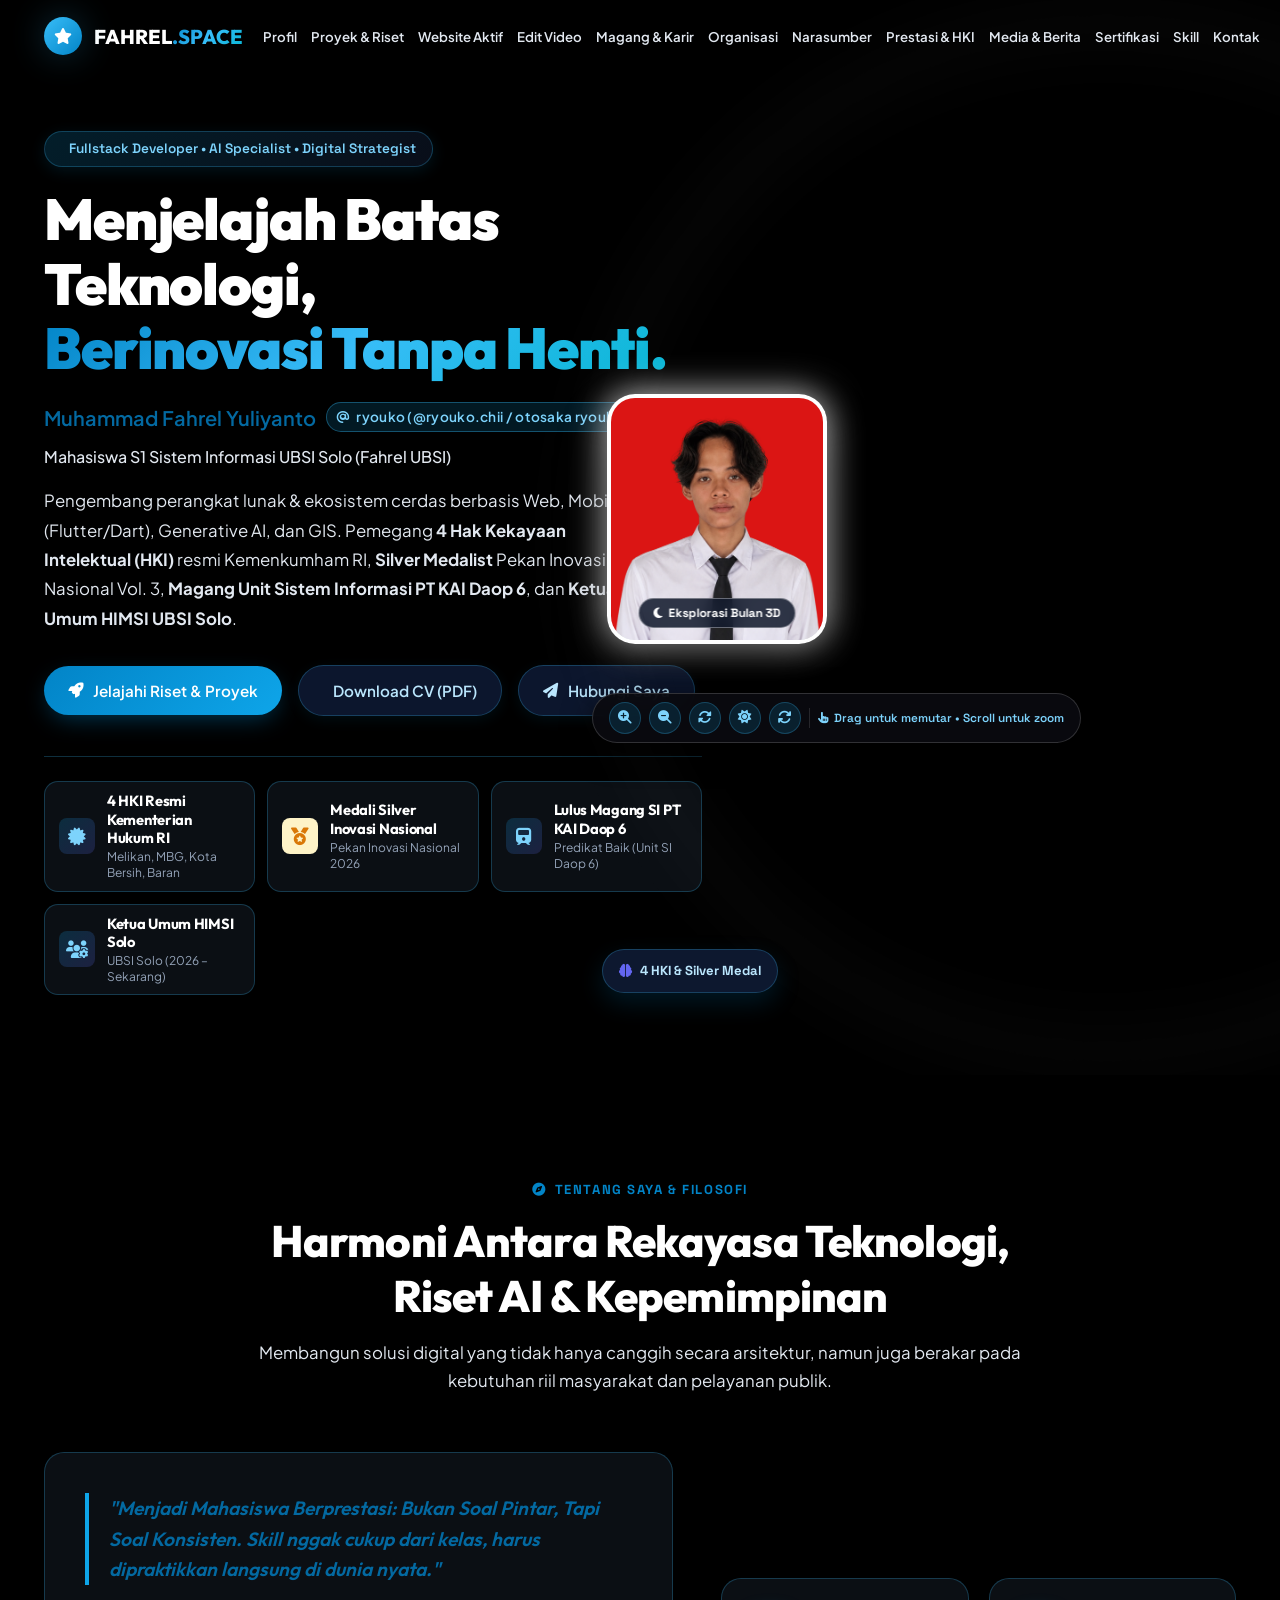
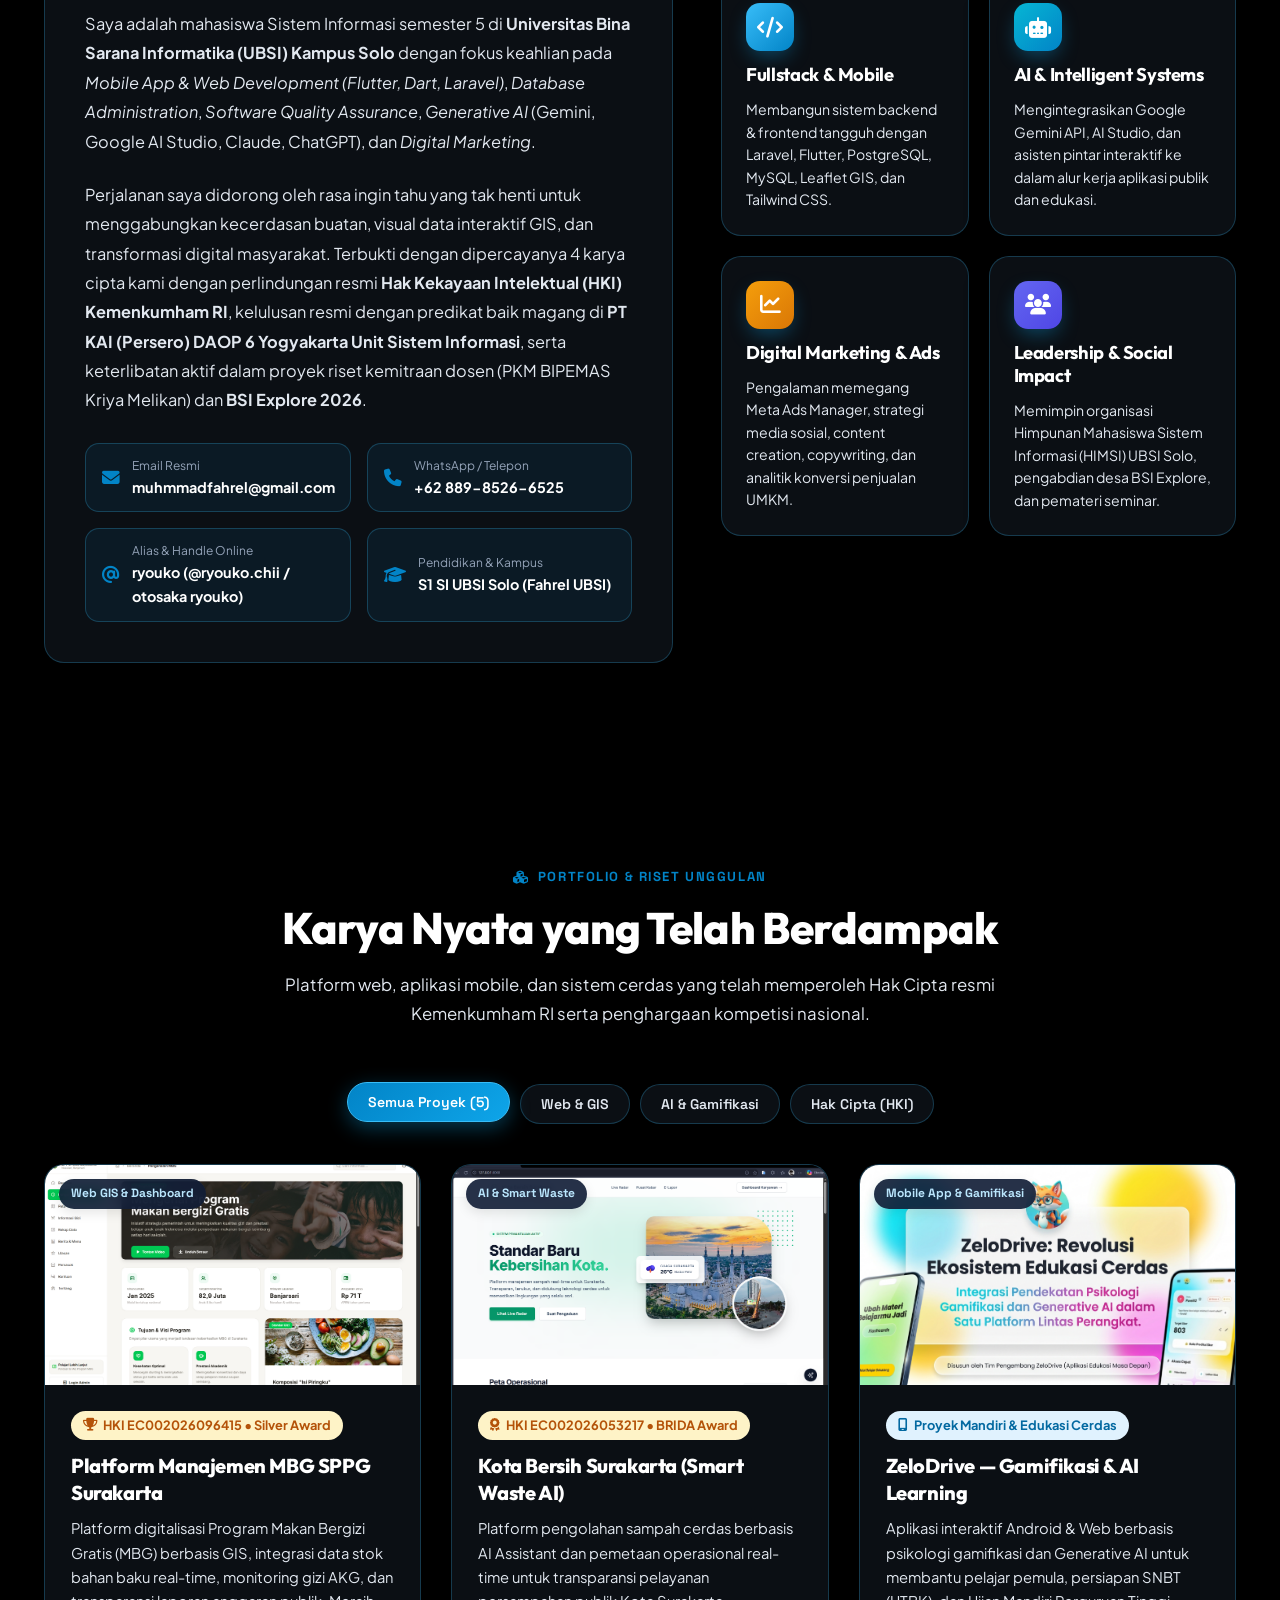
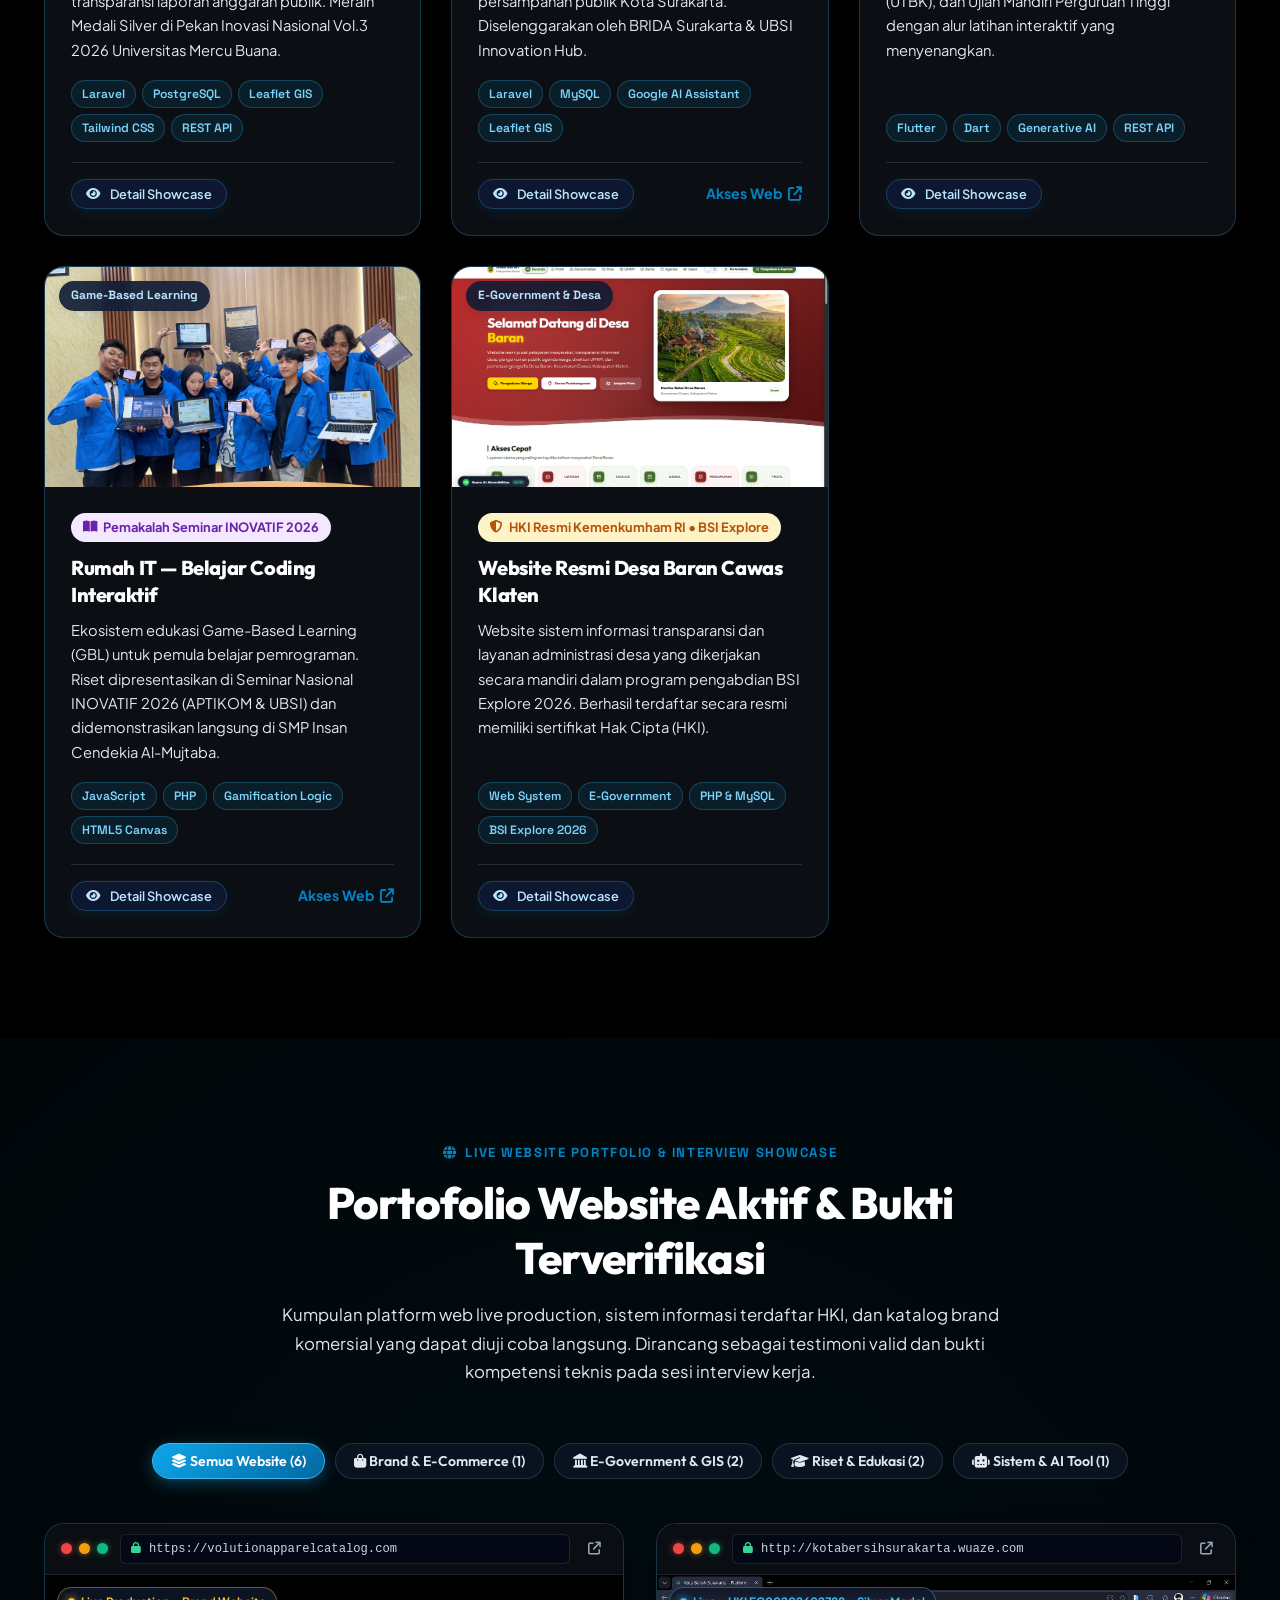
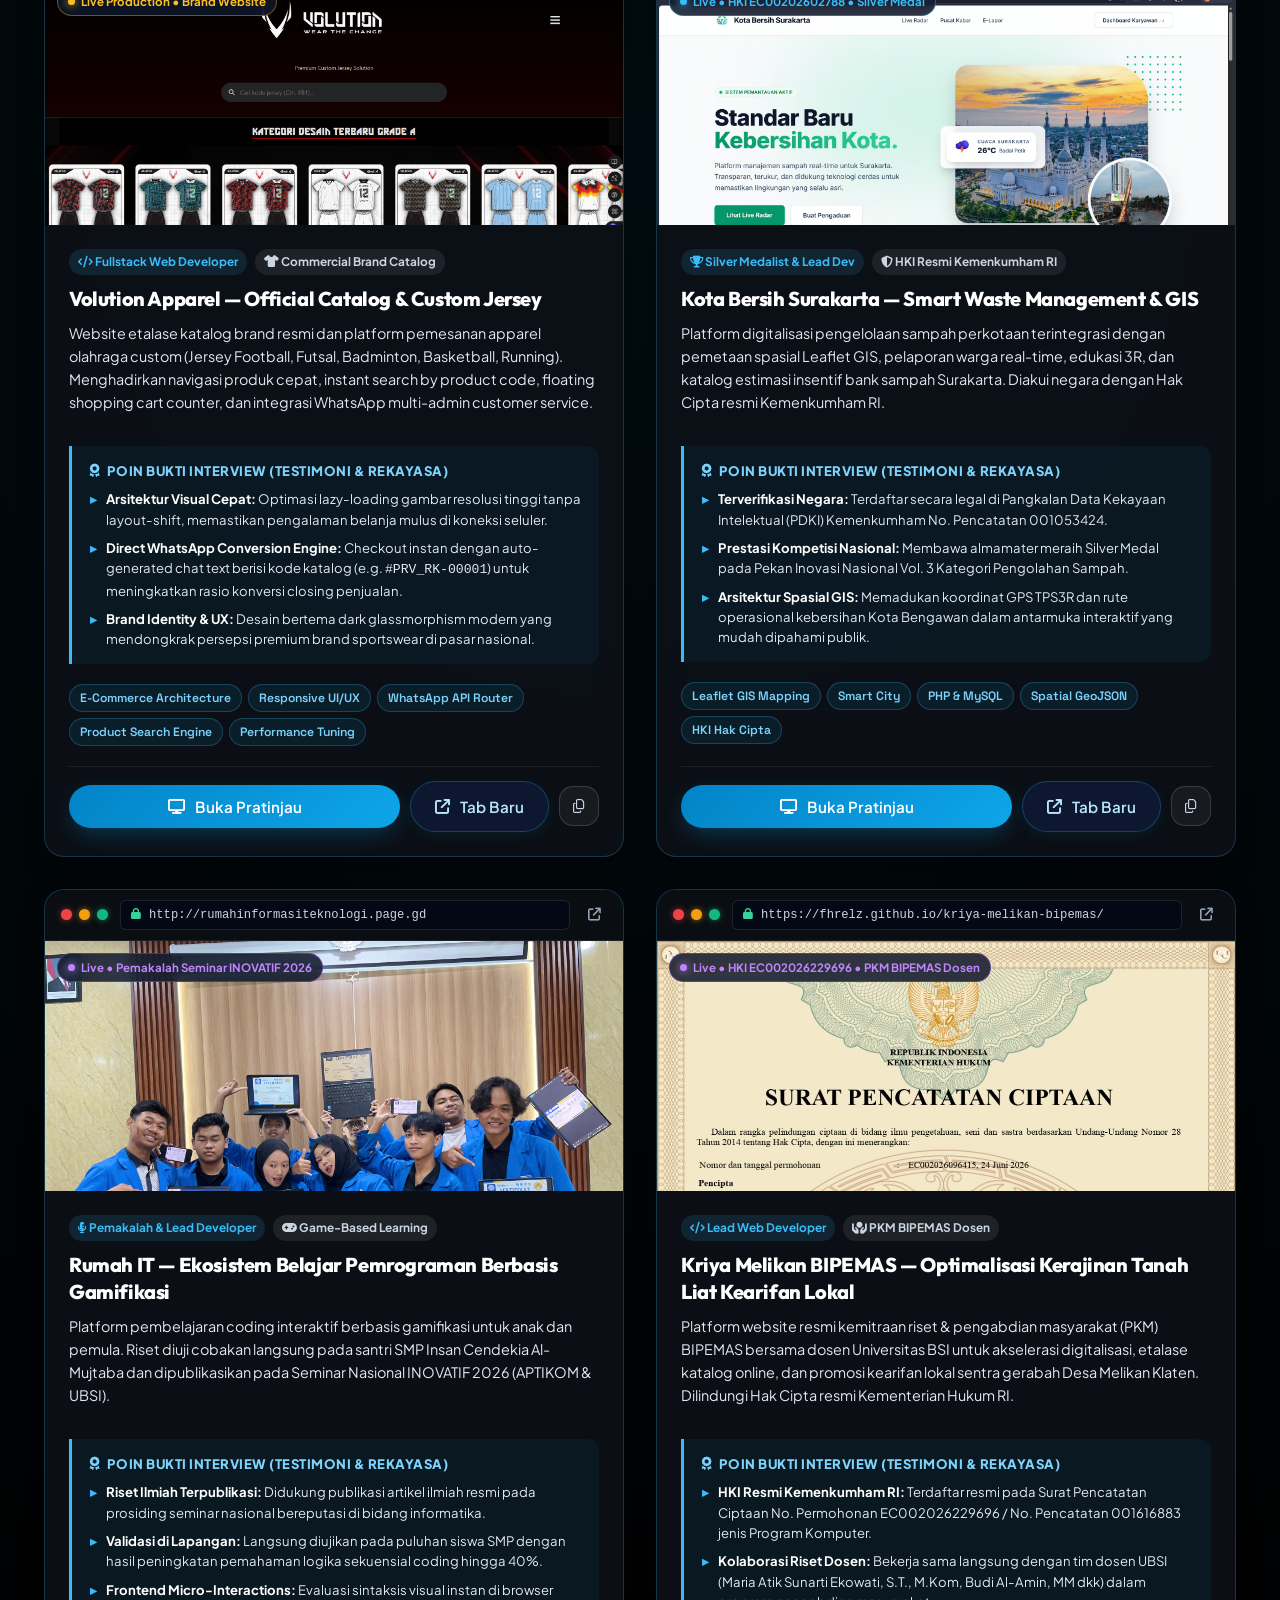
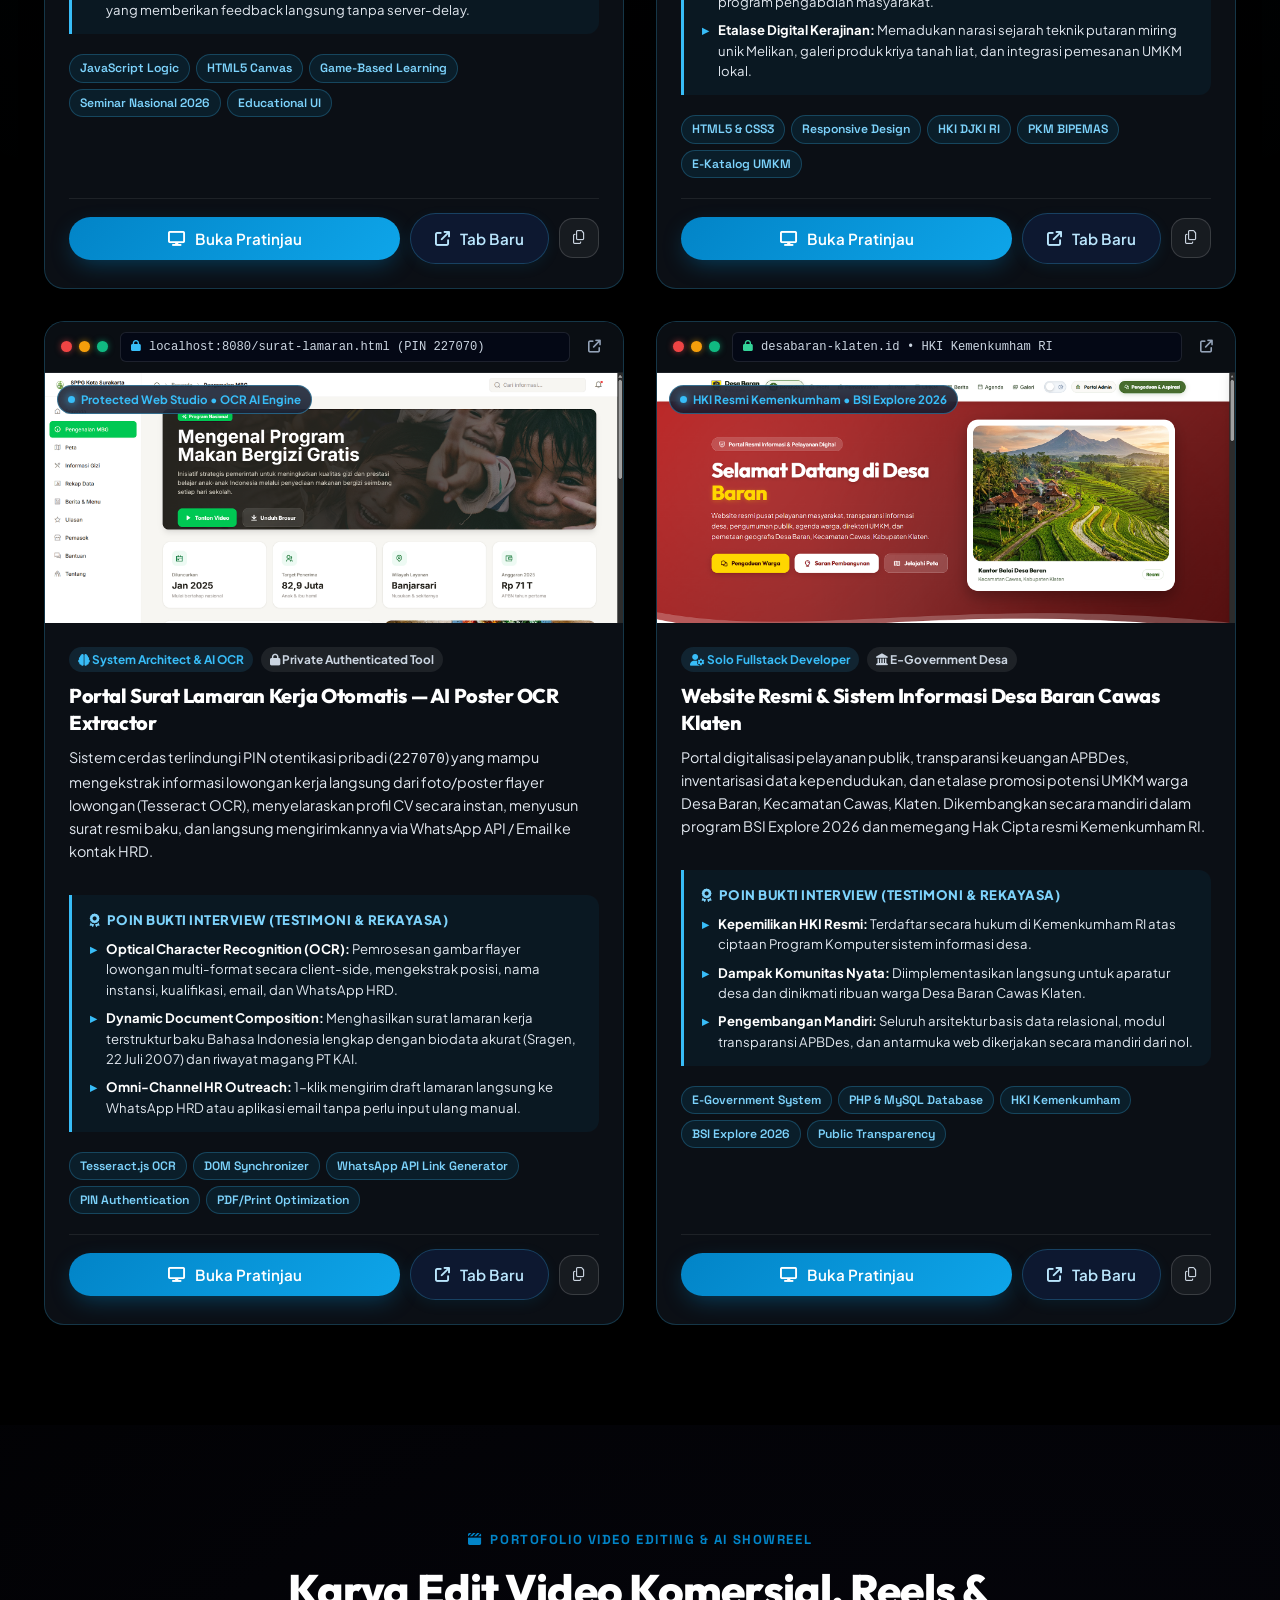
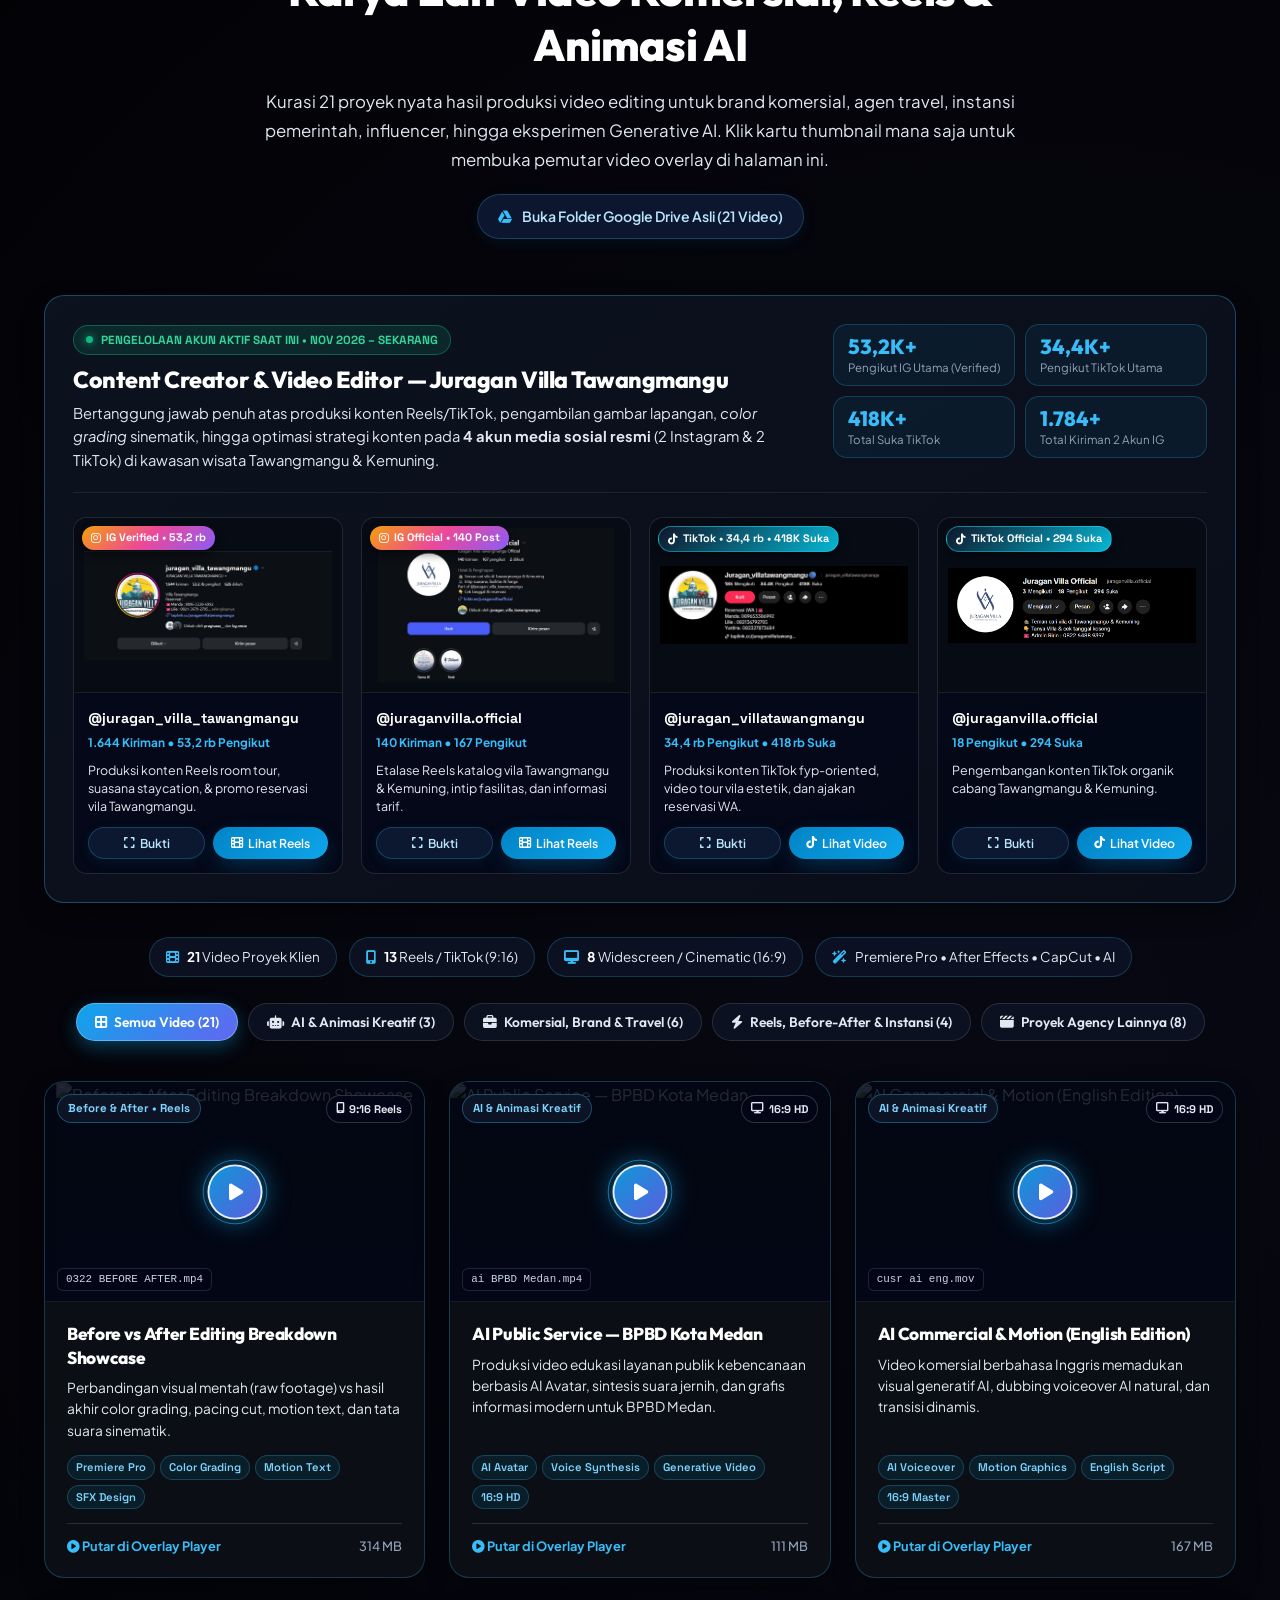
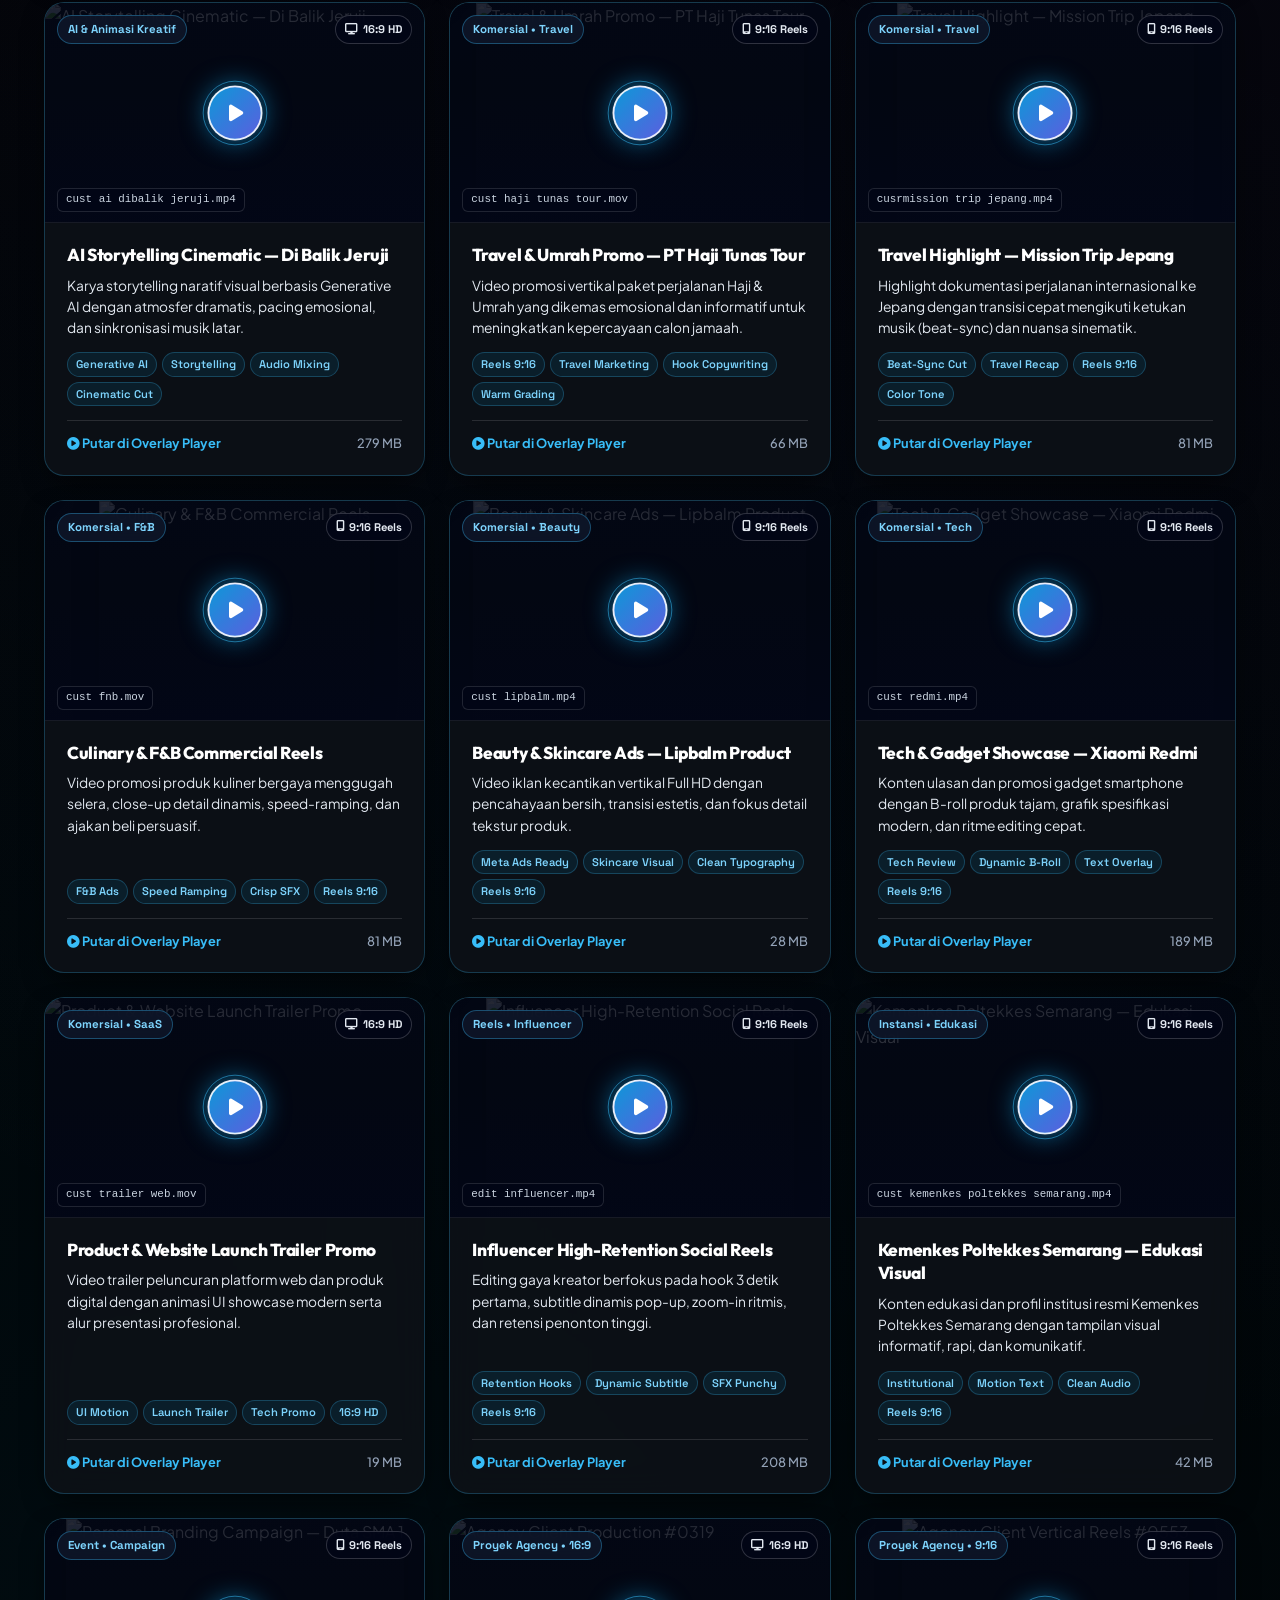
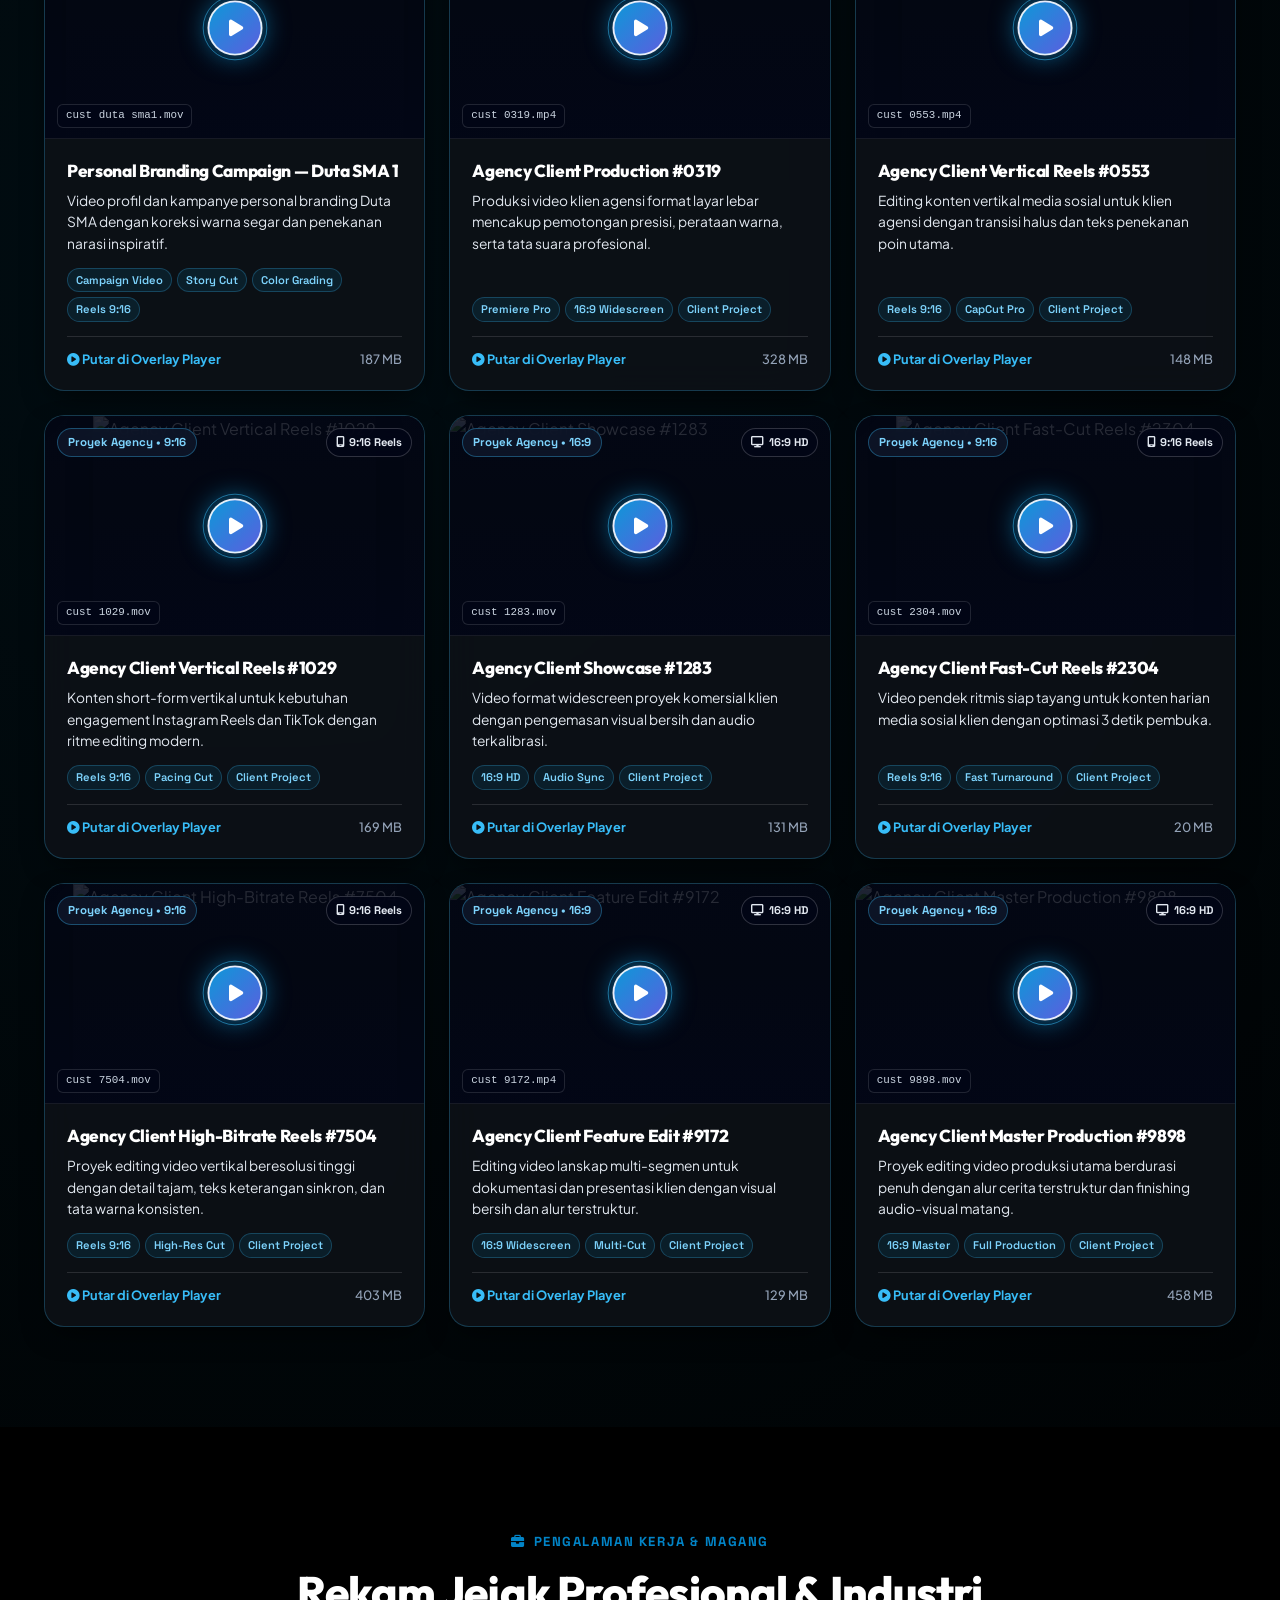
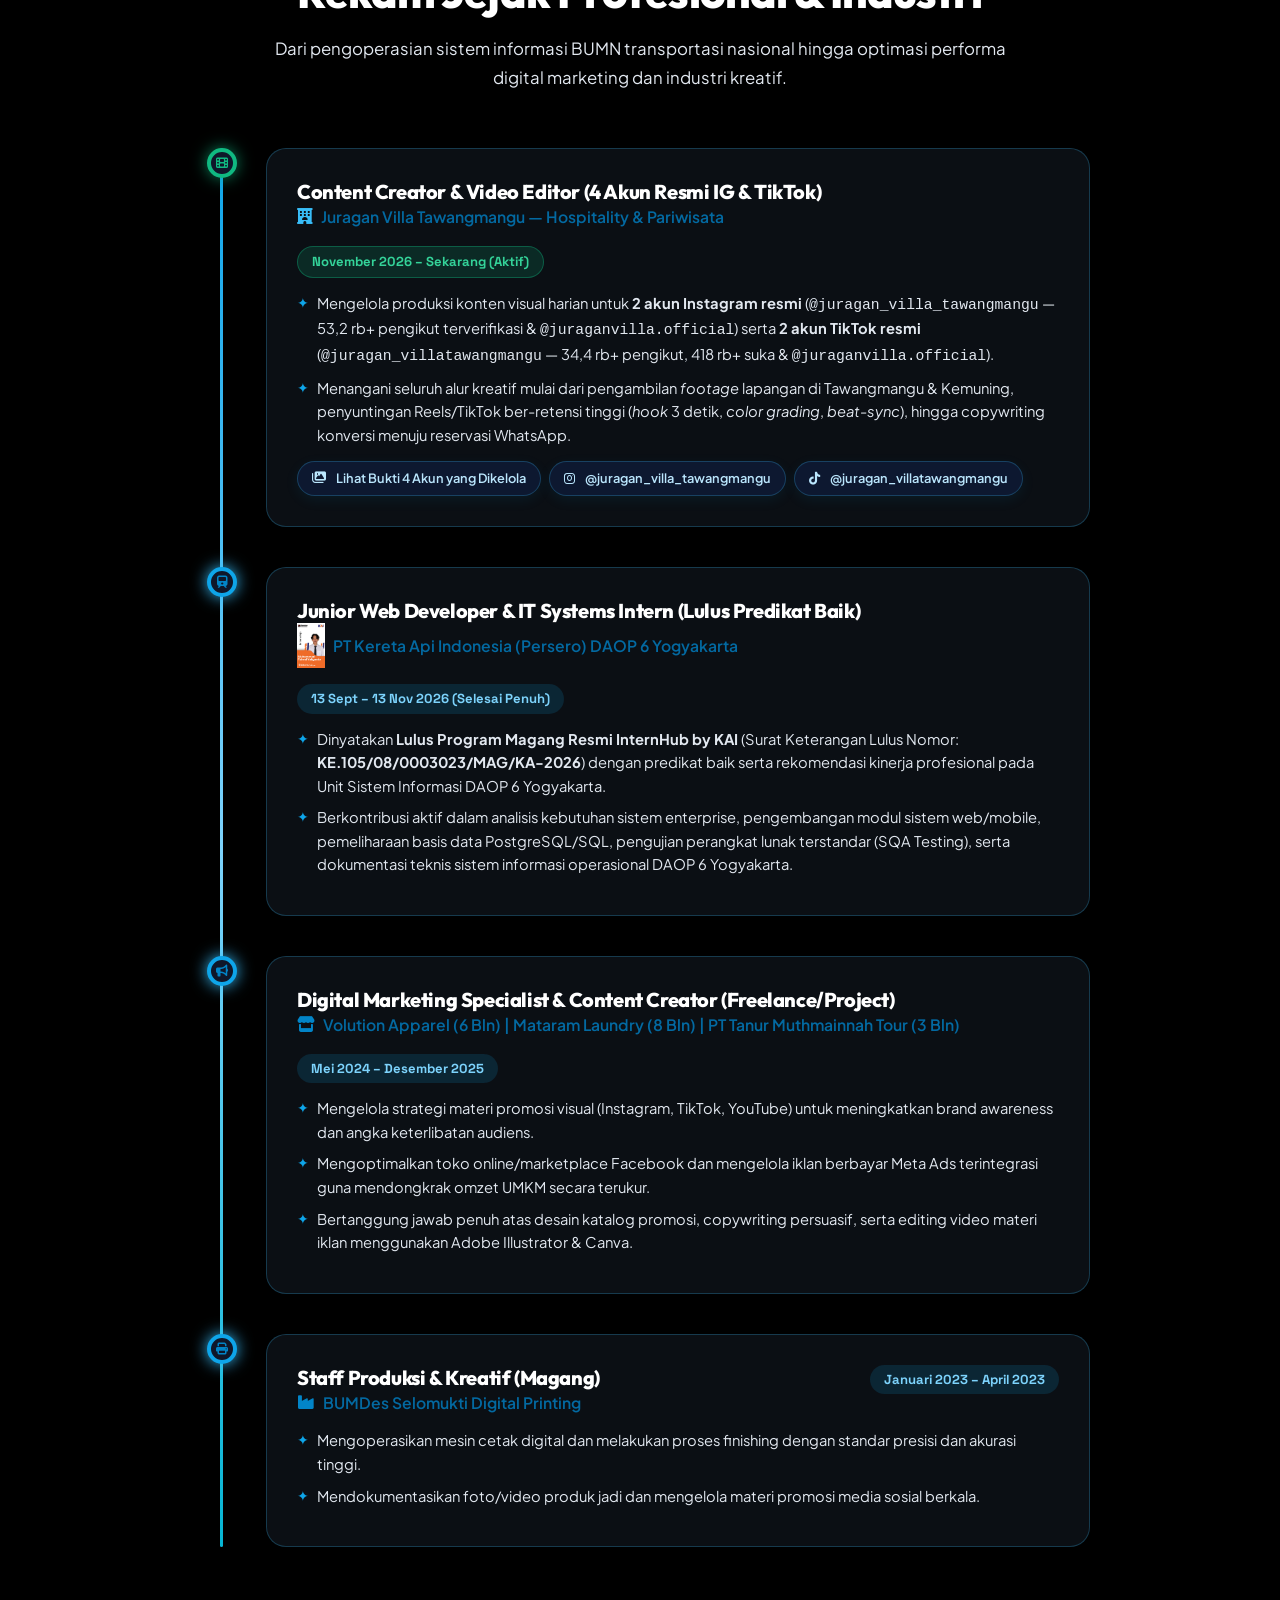
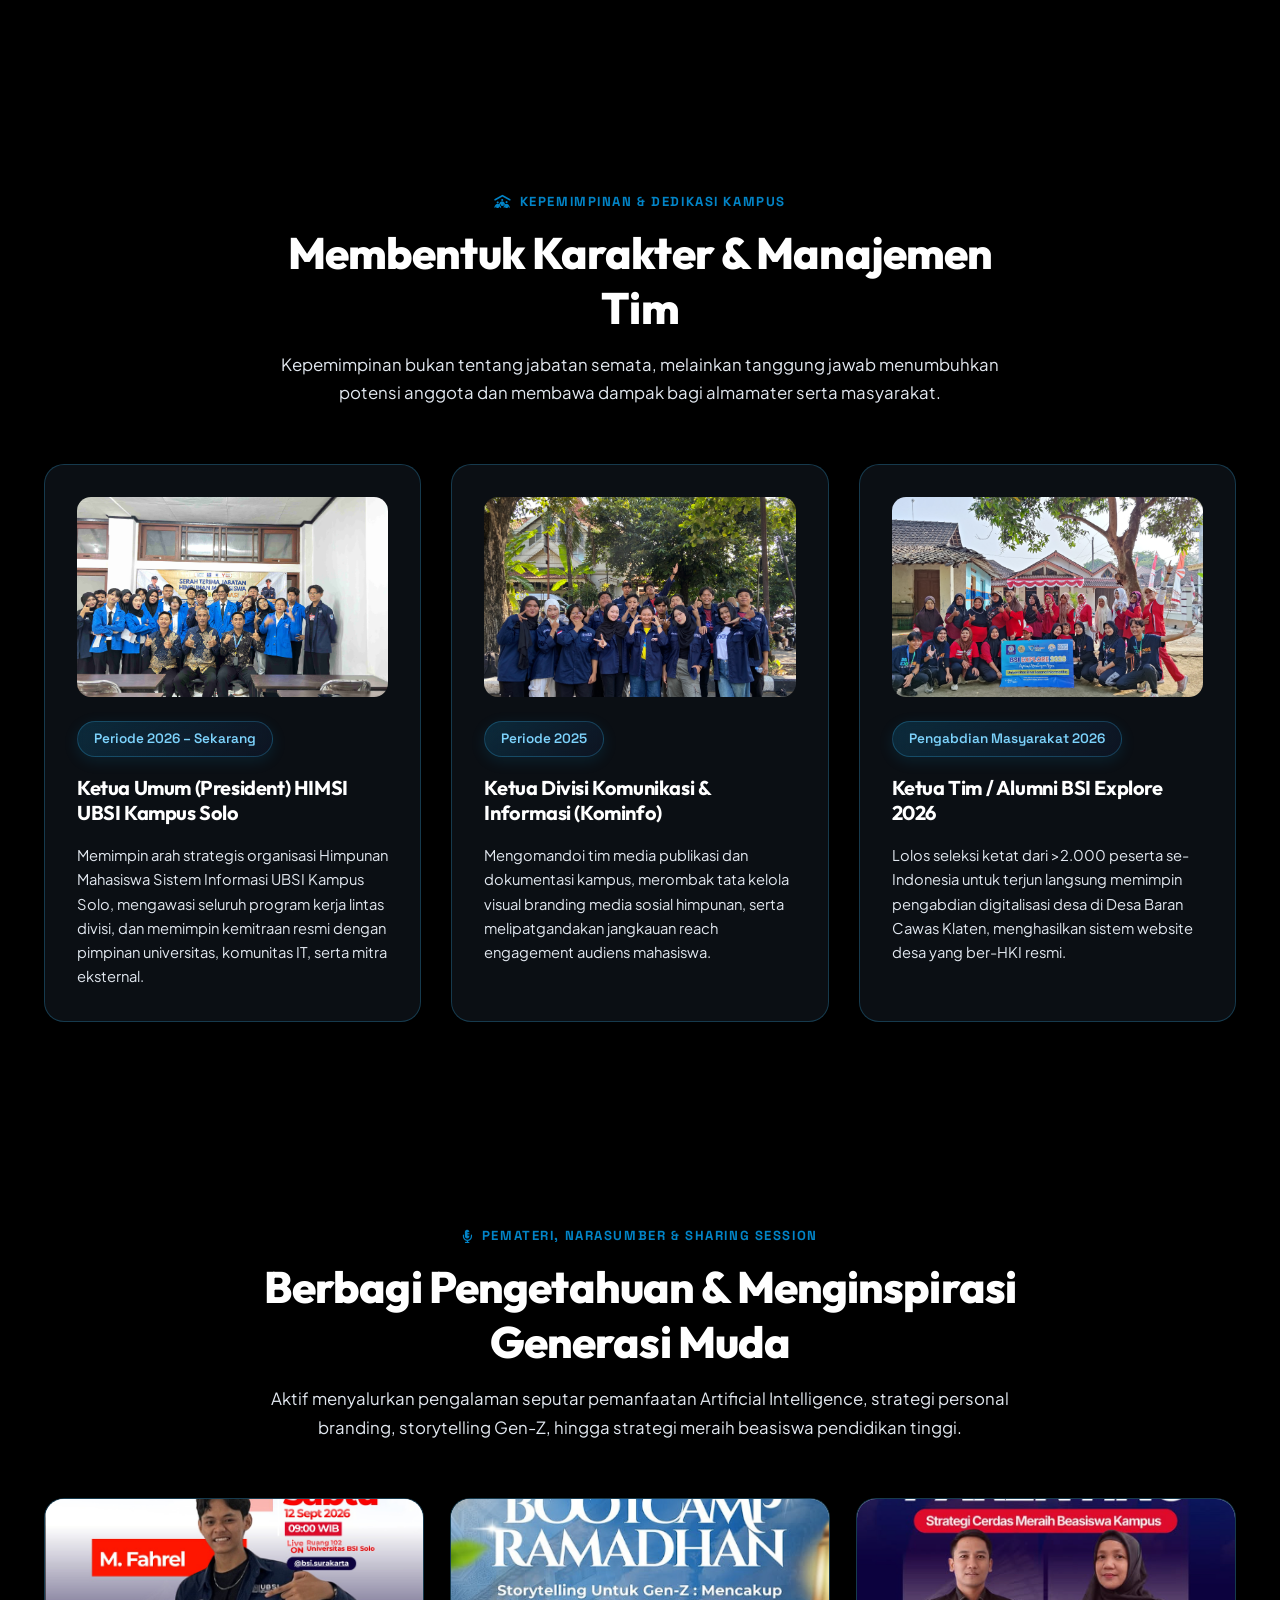
==== commit bfd052b8: "feat: add Juragan Villa Tawangmangu Content Creator role & 4 IG/TikTok account proof showcase" ====
--- a/index.html
+++ b/index.html
@@ -1306,6 +1306,180 @@
           </div>
         </div>
 
+        <!-- FEATURED ACTIVE ROLE: JURAGAN VILLA TAWANGMANGU (4 AKUN IG & TIKTOK) -->
+        <div id="juragan-villa-showcase" class="cosmic-card jv-showcase-panel">
+          <div class="jv-showcase-header">
+            <div class="jv-header-left">
+              <div class="jv-active-badge">
+                <span class="live-pulse-dot"></span>
+                <span>PENGELOLAAN AKUN AKTIF SAAT INI • NOV 2026 – SEKARANG</span>
+              </div>
+              <h3 class="jv-showcase-title">Content Creator &amp; Video Editor — Juragan Villa Tawangmangu</h3>
+              <p class="jv-showcase-desc">
+                Bertanggung jawab penuh atas produksi konten Reels/TikTok, pengambilan gambar lapangan, <em>color grading</em> sinematik, hingga optimasi strategi konten pada <strong>4 akun media sosial resmi</strong> (2 Instagram &amp; 2 TikTok) di kawasan wisata Tawangmangu &amp; Kemuning.
+              </p>
+            </div>
+            <div class="jv-metrics-row">
+              <div class="jv-metric-box">
+                <span class="jv-metric-num">53,2K+</span>
+                <span class="jv-metric-label">Pengikut IG Utama (Verified)</span>
+              </div>
+              <div class="jv-metric-box">
+                <span class="jv-metric-num">34,4K+</span>
+                <span class="jv-metric-label">Pengikut TikTok Utama</span>
+              </div>
+              <div class="jv-metric-box">
+                <span class="jv-metric-num">418K+</span>
+                <span class="jv-metric-label">Total Suka TikTok</span>
+              </div>
+              <div class="jv-metric-box">
+                <span class="jv-metric-num">1.784+</span>
+                <span class="jv-metric-label">Total Kiriman 2 Akun IG</span>
+              </div>
+            </div>
+          </div>
+
+          <div class="jv-accounts-grid">
+
+            <!-- Account 1: IG @juragan_villa_tawangmangu -->
+            <div class="jv-account-card">
+              <div class="jv-proof-img-wrap"
+                data-modal-target="true"
+                data-title="Instagram Utama: @juragan_villa_tawangmangu (Verified)"
+                data-meta="Juragan Villa Tawangmangu • 53,2 rb Pengikut • 1.644 Kiriman"
+                data-desc="Akun Instagram utama bercentang biru yang dikelola untuk promosi vila di Tawangmangu dengan 53.200+ pengikut aktif dan 1.644+ kiriman katalog, room tour Reels, serta informasi reservasi harian."
+                data-img="assets/jv-ig-utama.jpg"
+                data-url="https://www.instagram.com/juragan_villa_tawangmangu/reels/">
+                <img src="assets/jv-ig-utama.jpg" alt="Bukti Profil Instagram @juragan_villa_tawangmangu" loading="lazy" />
+                <span class="jv-platform-badge badge-ig"><i class="fa-brands fa-instagram"></i> IG Verified • 53,2 rb</span>
+                <span class="jv-zoom-hint"><i class="fa-solid fa-magnifying-glass-plus"></i> Perbesar</span>
+              </div>
+              <div class="jv-account-body">
+                <div class="jv-account-handle">@juragan_villa_tawangmangu</div>
+                <div class="jv-account-stats">1.644 Kiriman • 53,2 rb Pengikut</div>
+                <p class="jv-account-role">Produksi konten Reels room tour, suasana staycation, &amp; promo reservasi vila Tawangmangu.</p>
+                <div class="jv-account-actions">
+                  <button class="btn btn-secondary jv-btn-sm"
+                    data-modal-target="true"
+                    data-title="Instagram Utama: @juragan_villa_tawangmangu (Verified)"
+                    data-meta="Juragan Villa Tawangmangu • 53,2 rb Pengikut • 1.644 Kiriman"
+                    data-desc="Akun Instagram utama bercentang biru yang dikelola untuk promosi vila di Tawangmangu dengan 53.200+ pengikut aktif dan 1.644+ kiriman katalog, room tour Reels, serta informasi reservasi harian."
+                    data-img="assets/jv-ig-utama.jpg"
+                    data-url="https://www.instagram.com/juragan_villa_tawangmangu/reels/">
+                    <i class="fa-solid fa-expand"></i> Bukti
+                  </button>
+                  <a href="https://www.instagram.com/juragan_villa_tawangmangu/reels/" target="_blank" rel="noopener noreferrer" class="btn btn-primary jv-btn-sm">
+                    <i class="fa-solid fa-film"></i> Lihat Reels
+                  </a>
+                </div>
+              </div>
+            </div>
+
+            <!-- Account 2: IG @juraganvilla.official -->
+            <div class="jv-account-card">
+              <div class="jv-proof-img-wrap"
+                data-modal-target="true"
+                data-title="Instagram Official: @juraganvilla.official"
+                data-meta="Juragan Villa Tawangmangu Official • 140 Kiriman • 167 Pengikut"
+                data-desc="Akun Instagram resmi kedua untuk etalase suasana, fasilitas, dan rate harga vila area Tawangmangu &amp; Kemuning (Part of @juragan_villa_tawangmangu)."
+                data-img="assets/jv-ig-official.jpg"
+                data-url="https://www.instagram.com/juraganvilla.official/reels/">
+                <img src="assets/jv-ig-official.jpg" alt="Bukti Profil Instagram @juraganvilla.official" loading="lazy" />
+                <span class="jv-platform-badge badge-ig"><i class="fa-brands fa-instagram"></i> IG Official • 140 Post</span>
+                <span class="jv-zoom-hint"><i class="fa-solid fa-magnifying-glass-plus"></i> Perbesar</span>
+              </div>
+              <div class="jv-account-body">
+                <div class="jv-account-handle">@juraganvilla.official</div>
+                <div class="jv-account-stats">140 Kiriman • 167 Pengikut</div>
+                <p class="jv-account-role">Etalase Reels katalog vila Tawangmangu &amp; Kemuning, intip fasilitas, dan informasi tarif.</p>
+                <div class="jv-account-actions">
+                  <button class="btn btn-secondary jv-btn-sm"
+                    data-modal-target="true"
+                    data-title="Instagram Official: @juraganvilla.official"
+                    data-meta="Juragan Villa Tawangmangu Official • 140 Kiriman • 167 Pengikut"
+                    data-desc="Akun Instagram resmi kedua untuk etalase suasana, fasilitas, dan rate harga vila area Tawangmangu &amp; Kemuning (Part of @juragan_villa_tawangmangu)."
+                    data-img="assets/jv-ig-official.jpg"
+                    data-url="https://www.instagram.com/juraganvilla.official/reels/">
+                    <i class="fa-solid fa-expand"></i> Bukti
+                  </button>
+                  <a href="https://www.instagram.com/juraganvilla.official/reels/" target="_blank" rel="noopener noreferrer" class="btn btn-primary jv-btn-sm">
+                    <i class="fa-solid fa-film"></i> Lihat Reels
+                  </a>
+                </div>
+              </div>
+            </div>
+
+            <!-- Account 3: TikTok @juragan_villatawangmangu -->
+            <div class="jv-account-card">
+              <div class="jv-proof-img-wrap"
+                data-modal-target="true"
+                data-title="TikTok Utama: @juragan_villatawangmangu"
+                data-meta="Juragan Villa Tawangmangu • 34,4 rb Pengikut • 418 rb Suka"
+                data-desc="Akun TikTok utama Juragan Villa Tawangmangu dengan 34.400+ pengikut dan 418.000+ total suka. Fokus produksi short-video estetik, hook viral wisata Lawu, serta funneling ke admin reservasi."
+                data-img="assets/jv-tiktok-utama.jpg"
+                data-url="https://www.tiktok.com/@juragan_villatawangmangu">
+                <img src="assets/jv-tiktok-utama.jpg" alt="Bukti Profil TikTok @juragan_villatawangmangu" loading="lazy" />
+                <span class="jv-platform-badge badge-tiktok"><i class="fa-brands fa-tiktok"></i> TikTok • 34,4 rb • 418K Suka</span>
+                <span class="jv-zoom-hint"><i class="fa-solid fa-magnifying-glass-plus"></i> Perbesar</span>
+              </div>
+              <div class="jv-account-body">
+                <div class="jv-account-handle">@juragan_villatawangmangu</div>
+                <div class="jv-account-stats">34,4 rb Pengikut • 418 rb Suka</div>
+                <p class="jv-account-role">Produksi konten TikTok fyp-oriented, video tour vila estetik, dan ajakan reservasi WA.</p>
+                <div class="jv-account-actions">
+                  <button class="btn btn-secondary jv-btn-sm"
+                    data-modal-target="true"
+                    data-title="TikTok Utama: @juragan_villatawangmangu"
+                    data-meta="Juragan Villa Tawangmangu • 34,4 rb Pengikut • 418 rb Suka"
+                    data-desc="Akun TikTok utama Juragan Villa Tawangmangu dengan 34.400+ pengikut dan 418.000+ total suka. Fokus produksi short-video estetik, hook viral wisata Lawu, serta funneling ke admin reservasi."
+                    data-img="assets/jv-tiktok-utama.jpg"
+                    data-url="https://www.tiktok.com/@juragan_villatawangmangu">
+                    <i class="fa-solid fa-expand"></i> Bukti
+                  </button>
+                  <a href="https://www.tiktok.com/@juragan_villatawangmangu" target="_blank" rel="noopener noreferrer" class="btn btn-primary jv-btn-sm">
+                    <i class="fa-brands fa-tiktok"></i> Lihat Video
+                  </a>
+                </div>
+              </div>
+            </div>
+
+            <!-- Account 4: TikTok @juraganvilla.official -->
+            <div class="jv-account-card">
+              <div class="jv-proof-img-wrap"
+                data-modal-target="true"
+                data-title="TikTok Official: @juraganvilla.official"
+                data-meta="Juragan Villa Official • 18 Pengikut • 294 Suka"
+                data-desc="Akun TikTok resmi Juragan Villa Official untuk menjangkau wisatawan baru pencari penginapan area Tawangmangu dan Kemuning secara terfokus."
+                data-img="assets/jv-tiktok-official.png"
+                data-url="https://www.tiktok.com/@juraganvilla.official">
+                <img src="assets/jv-tiktok-official.png" alt="Bukti Profil TikTok @juraganvilla.official" loading="lazy" />
+                <span class="jv-platform-badge badge-tiktok"><i class="fa-brands fa-tiktok"></i> TikTok Official • 294 Suka</span>
+                <span class="jv-zoom-hint"><i class="fa-solid fa-magnifying-glass-plus"></i> Perbesar</span>
+              </div>
+              <div class="jv-account-body">
+                <div class="jv-account-handle">@juraganvilla.official</div>
+                <div class="jv-account-stats">18 Pengikut • 294 Suka</div>
+                <p class="jv-account-role">Pengembangan konten TikTok organik cabang Tawangmangu &amp; Kemuning.</p>
+                <div class="jv-account-actions">
+                  <button class="btn btn-secondary jv-btn-sm"
+                    data-modal-target="true"
+                    data-title="TikTok Official: @juraganvilla.official"
+                    data-meta="Juragan Villa Official • 18 Pengikut • 294 Suka"
+                    data-desc="Akun TikTok resmi Juragan Villa Official untuk menjangkau wisatawan baru pencari penginapan area Tawangmangu dan Kemuning secara terfokus."
+                    data-img="assets/jv-tiktok-official.png"
+                    data-url="https://www.tiktok.com/@juraganvilla.official">
+                    <i class="fa-solid fa-expand"></i> Bukti
+                  </button>
+                  <a href="https://www.tiktok.com/@juraganvilla.official" target="_blank" rel="noopener noreferrer" class="btn btn-primary jv-btn-sm">
+                    <i class="fa-brands fa-tiktok"></i> Lihat Video
+                  </a>
+                </div>
+              </div>
+            </div>
+
+          </div>
+        </div>
+
         <!-- Quick Video Summary Strip -->
         <div class="video-stat-strip">
           <div class="video-stat-pill">
@@ -1371,7 +1545,43 @@
         </div>
 
         <div class="timeline-container">
-          
+
+          <!-- Experience 0: Juragan Villa Tawangmangu (Aktif) -->
+          <div class="timeline-item">
+            <div class="timeline-node" style="border-color: #10b981; box-shadow: 0 0 16px rgba(16, 185, 129, 0.7);">
+              <i class="fa-solid fa-film" style="font-size: 0.75rem; color: #10b981;"></i>
+            </div>
+            <div class="cosmic-card timeline-card">
+              <div class="timeline-header">
+                <div>
+                  <h3 class="timeline-role">Content Creator &amp; Video Editor (4 Akun Resmi IG &amp; TikTok)</h3>
+                  <div class="timeline-company">
+                    <i class="fa-solid fa-hotel" style="color: #38bdf8;"></i>
+                    <span>Juragan Villa Tawangmangu — Hospitality &amp; Pariwisata</span>
+                  </div>
+                </div>
+                <div class="timeline-date" style="background: rgba(16, 185, 129, 0.16); color: #34d399; border: 1px solid rgba(16, 185, 129, 0.35);">
+                  November 2026 – Sekarang (Aktif)
+                </div>
+              </div>
+              <ul class="timeline-bullets">
+                <li>Mengelola produksi konten visual harian untuk <strong>2 akun Instagram resmi</strong> (<code>@juragan_villa_tawangmangu</code> — 53,2 rb+ pengikut terverifikasi &amp; <code>@juraganvilla.official</code>) serta <strong>2 akun TikTok resmi</strong> (<code>@juragan_villatawangmangu</code> — 34,4 rb+ pengikut, 418 rb+ suka &amp; <code>@juraganvilla.official</code>).</li>
+                <li>Menangani seluruh alur kreatif mulai dari pengambilan <em>footage</em> lapangan di Tawangmangu &amp; Kemuning, penyuntingan Reels/TikTok ber-retensi tinggi (<em>hook</em> 3 detik, <em>color grading</em>, <em>beat-sync</em>), hingga copywriting konversi menuju reservasi WhatsApp.</li>
+              </ul>
+              <div style="margin-top: 14px; display: flex; gap: 8px; flex-wrap: wrap;">
+                <a href="#juragan-villa-showcase" class="btn btn-secondary" style="padding: 6px 14px; font-size: 0.8rem;">
+                  <i class="fa-solid fa-images"></i> Lihat Bukti 4 Akun yang Dikelola
+                </a>
+                <a href="https://www.instagram.com/juragan_villa_tawangmangu/reels/" target="_blank" rel="noopener noreferrer" class="btn btn-secondary" style="padding: 6px 14px; font-size: 0.8rem;">
+                  <i class="fa-brands fa-instagram"></i> @juragan_villa_tawangmangu
+                </a>
+                <a href="https://www.tiktok.com/@juragan_villatawangmangu" target="_blank" rel="noopener noreferrer" class="btn btn-secondary" style="padding: 6px 14px; font-size: 0.8rem;">
+                  <i class="fa-brands fa-tiktok"></i> @juragan_villatawangmangu
+                </a>
+              </div>
+            </div>
+          </div>
+
           <!-- Experience 1: PT KAI DAOP 6 -->
           <div class="timeline-item">
             <div class="timeline-node">
--- a/portfolio.css
+++ b/portfolio.css
@@ -4126,5 +4126,252 @@
   }
 }
 
-
-
+/* ===================================================================
+   JURAGAN VILLA TAWANGMANGU — 4 ACCOUNTS MANAGEMENT SHOWCASE
+   =================================================================== */
+.jv-showcase-panel {
+  padding: 28px;
+  margin-bottom: 34px;
+  border: 1px solid rgba(56, 189, 248, 0.32);
+  background: linear-gradient(145deg, rgba(13, 19, 33, 0.92), rgba(9, 14, 26, 0.96));
+}
+
+.jv-showcase-panel:hover {
+  transform: none;
+}
+
+.jv-showcase-header {
+  display: flex;
+  align-items: flex-start;
+  justify-content: space-between;
+  gap: 24px;
+  flex-wrap: wrap;
+  margin-bottom: 24px;
+  padding-bottom: 20px;
+  border-bottom: 1px solid rgba(255, 255, 255, 0.08);
+}
+
+.jv-header-left {
+  flex: 1;
+  min-width: 280px;
+}
+
+.jv-active-badge {
+  display: inline-flex;
+  align-items: center;
+  gap: 8px;
+  padding: 4px 12px;
+  border-radius: var(--radius-full);
+  background: rgba(16, 185, 129, 0.14);
+  border: 1px solid rgba(16, 185, 129, 0.4);
+  color: #34d399;
+  font-family: 'Space Grotesk', sans-serif;
+  font-size: 0.74rem;
+  font-weight: 700;
+  margin-bottom: 10px;
+}
+
+.jv-showcase-title {
+  font-family: 'Outfit', sans-serif;
+  font-size: 1.45rem;
+  font-weight: 800;
+  color: #fff;
+  margin-bottom: 8px;
+}
+
+.jv-showcase-desc {
+  font-size: 0.92rem;
+  color: var(--text-muted);
+  line-height: 1.6;
+}
+
+.jv-metrics-row {
+  display: grid;
+  grid-template-columns: repeat(2, minmax(130px, 1fr));
+  gap: 10px;
+  flex-shrink: 0;
+}
+
+.jv-metric-box {
+  background: rgba(14, 165, 233, 0.08);
+  border: 1px solid rgba(56, 189, 248, 0.22);
+  border-radius: var(--radius-md);
+  padding: 10px 14px;
+  display: flex;
+  flex-direction: column;
+  gap: 2px;
+}
+
+.jv-metric-num {
+  font-family: 'Outfit', sans-serif;
+  font-size: 1.28rem;
+  font-weight: 800;
+  color: #38bdf8;
+  line-height: 1.15;
+}
+
+.jv-metric-label {
+  font-size: 0.72rem;
+  color: var(--text-subtle);
+  line-height: 1.25;
+}
+
+.jv-accounts-grid {
+  display: grid;
+  grid-template-columns: repeat(4, 1fr);
+  gap: 18px;
+}
+
+.jv-account-card {
+  background: rgba(2, 6, 23, 0.7);
+  border: 1px solid rgba(255, 255, 255, 0.12);
+  border-radius: var(--radius-md);
+  overflow: hidden;
+  display: flex;
+  flex-direction: column;
+  transition: transform var(--trans-fast), border-color var(--trans-fast), box-shadow var(--trans-fast);
+}
+
+.jv-account-card:hover {
+  transform: translateY(-4px);
+  border-color: rgba(56, 189, 248, 0.5);
+  box-shadow: 0 14px 32px rgba(14, 165, 233, 0.22);
+}
+
+.jv-proof-img-wrap {
+  position: relative;
+  height: 175px;
+  background: #070b14;
+  padding: 10px;
+  display: flex;
+  align-items: center;
+  justify-content: center;
+  cursor: pointer;
+  overflow: hidden;
+  border-bottom: 1px solid rgba(255, 255, 255, 0.08);
+}
+
+.jv-proof-img-wrap img {
+  width: 100%;
+  height: 100%;
+  object-fit: contain;
+  border-radius: 6px;
+  transition: transform 0.35s ease;
+}
+
+.jv-account-card:hover .jv-proof-img-wrap img {
+  transform: scale(1.03);
+}
+
+.jv-platform-badge {
+  position: absolute;
+  top: 8px;
+  left: 8px;
+  font-family: 'Space Grotesk', sans-serif;
+  font-size: 0.68rem;
+  font-weight: 700;
+  padding: 3px 9px;
+  border-radius: var(--radius-full);
+  color: #fff;
+  display: inline-flex;
+  align-items: center;
+  gap: 5px;
+  box-shadow: 0 4px 10px rgba(0, 0, 0, 0.5);
+}
+
+.jv-platform-badge.badge-ig {
+  background: linear-gradient(135deg, #f59e0b, #ec4899, #8b5cf6);
+}
+
+.jv-platform-badge.badge-tiktok {
+  background: linear-gradient(135deg, #0f172a, #06b6d4);
+  border: 1px solid rgba(34, 211, 238, 0.5);
+}
+
+.jv-zoom-hint {
+  position: absolute;
+  bottom: 8px;
+  right: 8px;
+  font-size: 0.68rem;
+  font-weight: 700;
+  color: #fff;
+  background: rgba(15, 23, 42, 0.85);
+  border: 1px solid rgba(56, 189, 248, 0.35);
+  padding: 2px 8px;
+  border-radius: var(--radius-full);
+  opacity: 0;
+  transition: opacity var(--trans-fast);
+}
+
+.jv-proof-img-wrap:hover .jv-zoom-hint {
+  opacity: 1;
+}
+
+.jv-account-body {
+  padding: 14px;
+  display: flex;
+  flex-direction: column;
+  flex: 1;
+}
+
+.jv-account-handle {
+  font-family: 'Space Grotesk', sans-serif;
+  font-size: 0.88rem;
+  font-weight: 700;
+  color: #fff;
+  margin-bottom: 3px;
+  word-break: break-all;
+}
+
+.jv-account-stats {
+  font-size: 0.74rem;
+  font-weight: 700;
+  color: var(--sky-400);
+  margin-bottom: 8px;
+}
+
+.jv-account-role {
+  font-size: 0.78rem;
+  color: var(--text-muted);
+  line-height: 1.45;
+  margin-bottom: 12px;
+  flex: 1;
+}
+
+.jv-account-actions {
+  display: flex;
+  gap: 8px;
+  margin-top: auto;
+}
+
+.jv-btn-sm {
+  flex: 1;
+  padding: 6px 10px !important;
+  font-size: 0.76rem !important;
+  gap: 5px !important;
+}
+
+@media (max-width: 1120px) {
+  .jv-accounts-grid {
+    grid-template-columns: repeat(2, 1fr);
+  }
+}
+
+@media (max-width: 640px) {
+  .jv-showcase-panel {
+    padding: 18px 14px;
+  }
+  .jv-showcase-title {
+    font-size: 1.2rem;
+  }
+  .jv-metrics-row {
+    width: 100%;
+    grid-template-columns: repeat(2, 1fr);
+  }
+  .jv-accounts-grid {
+    grid-template-columns: 1fr;
+  }
+}
+
+
+
